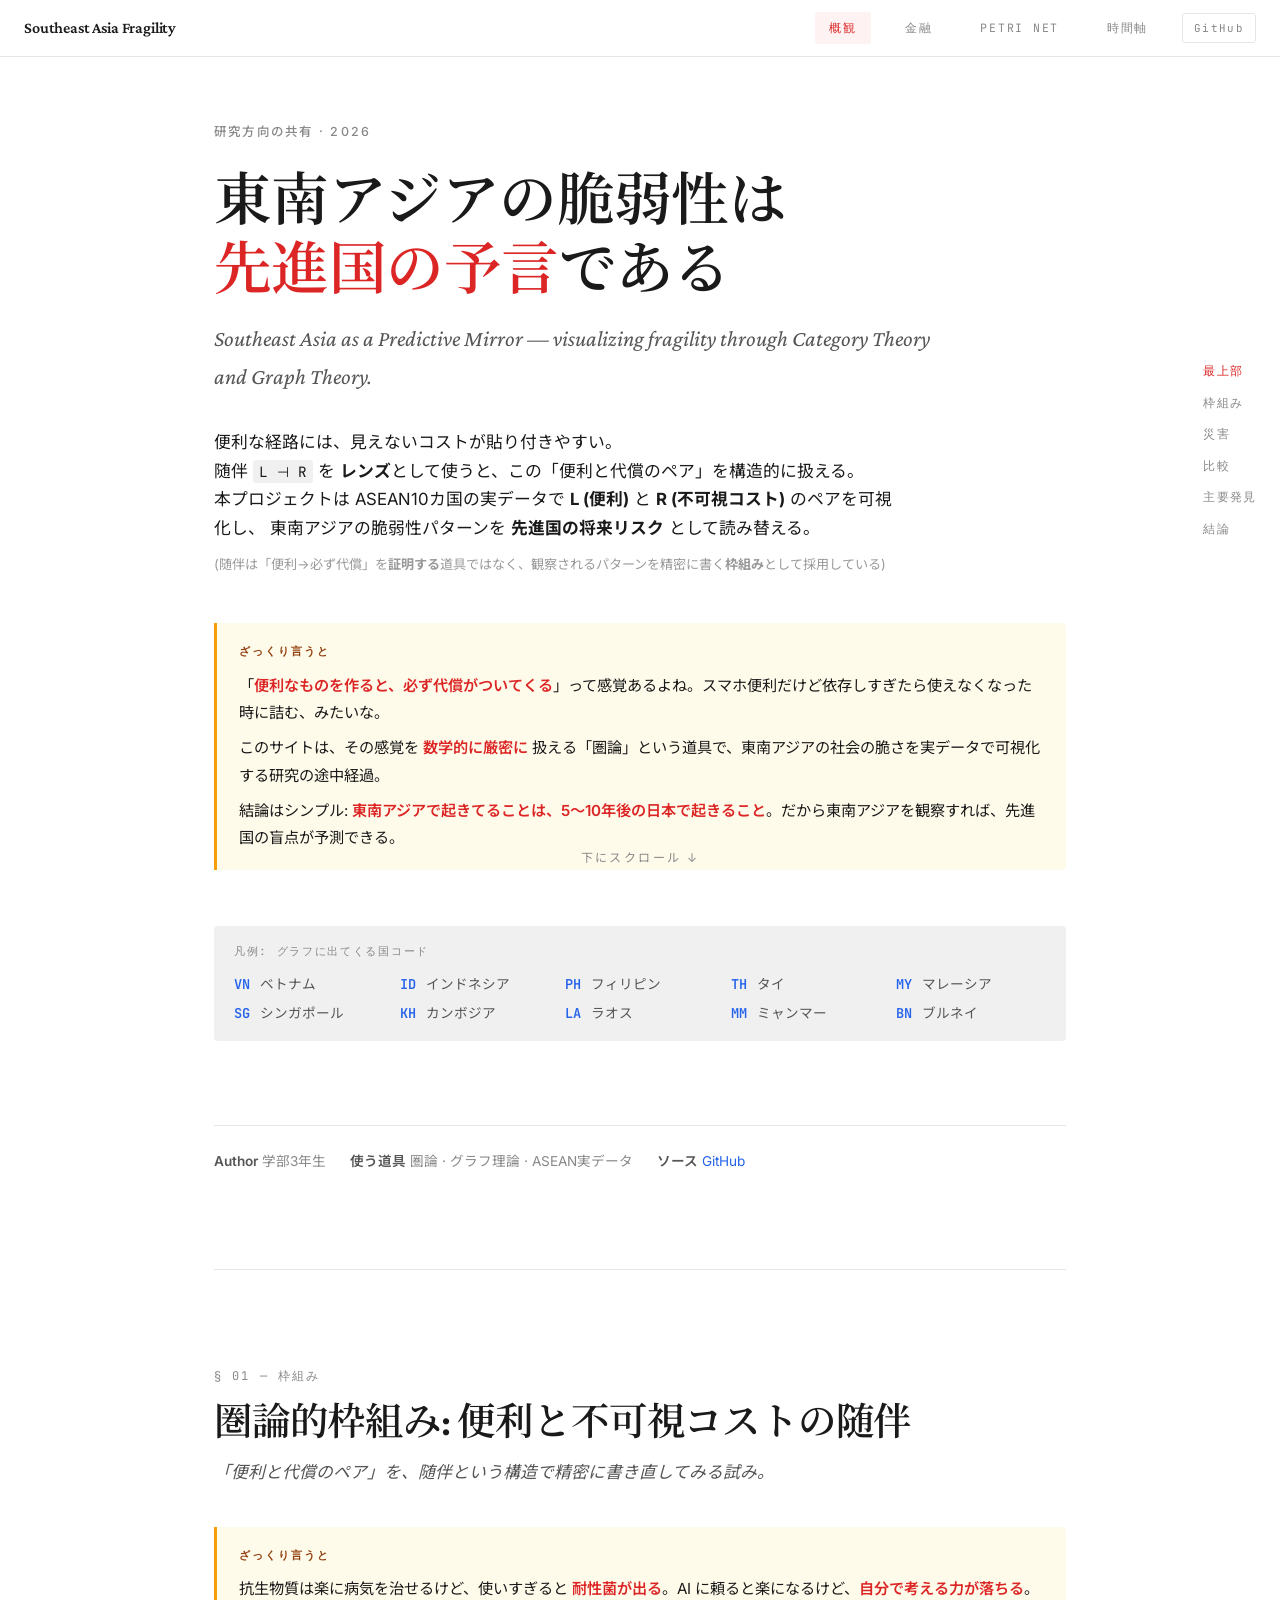
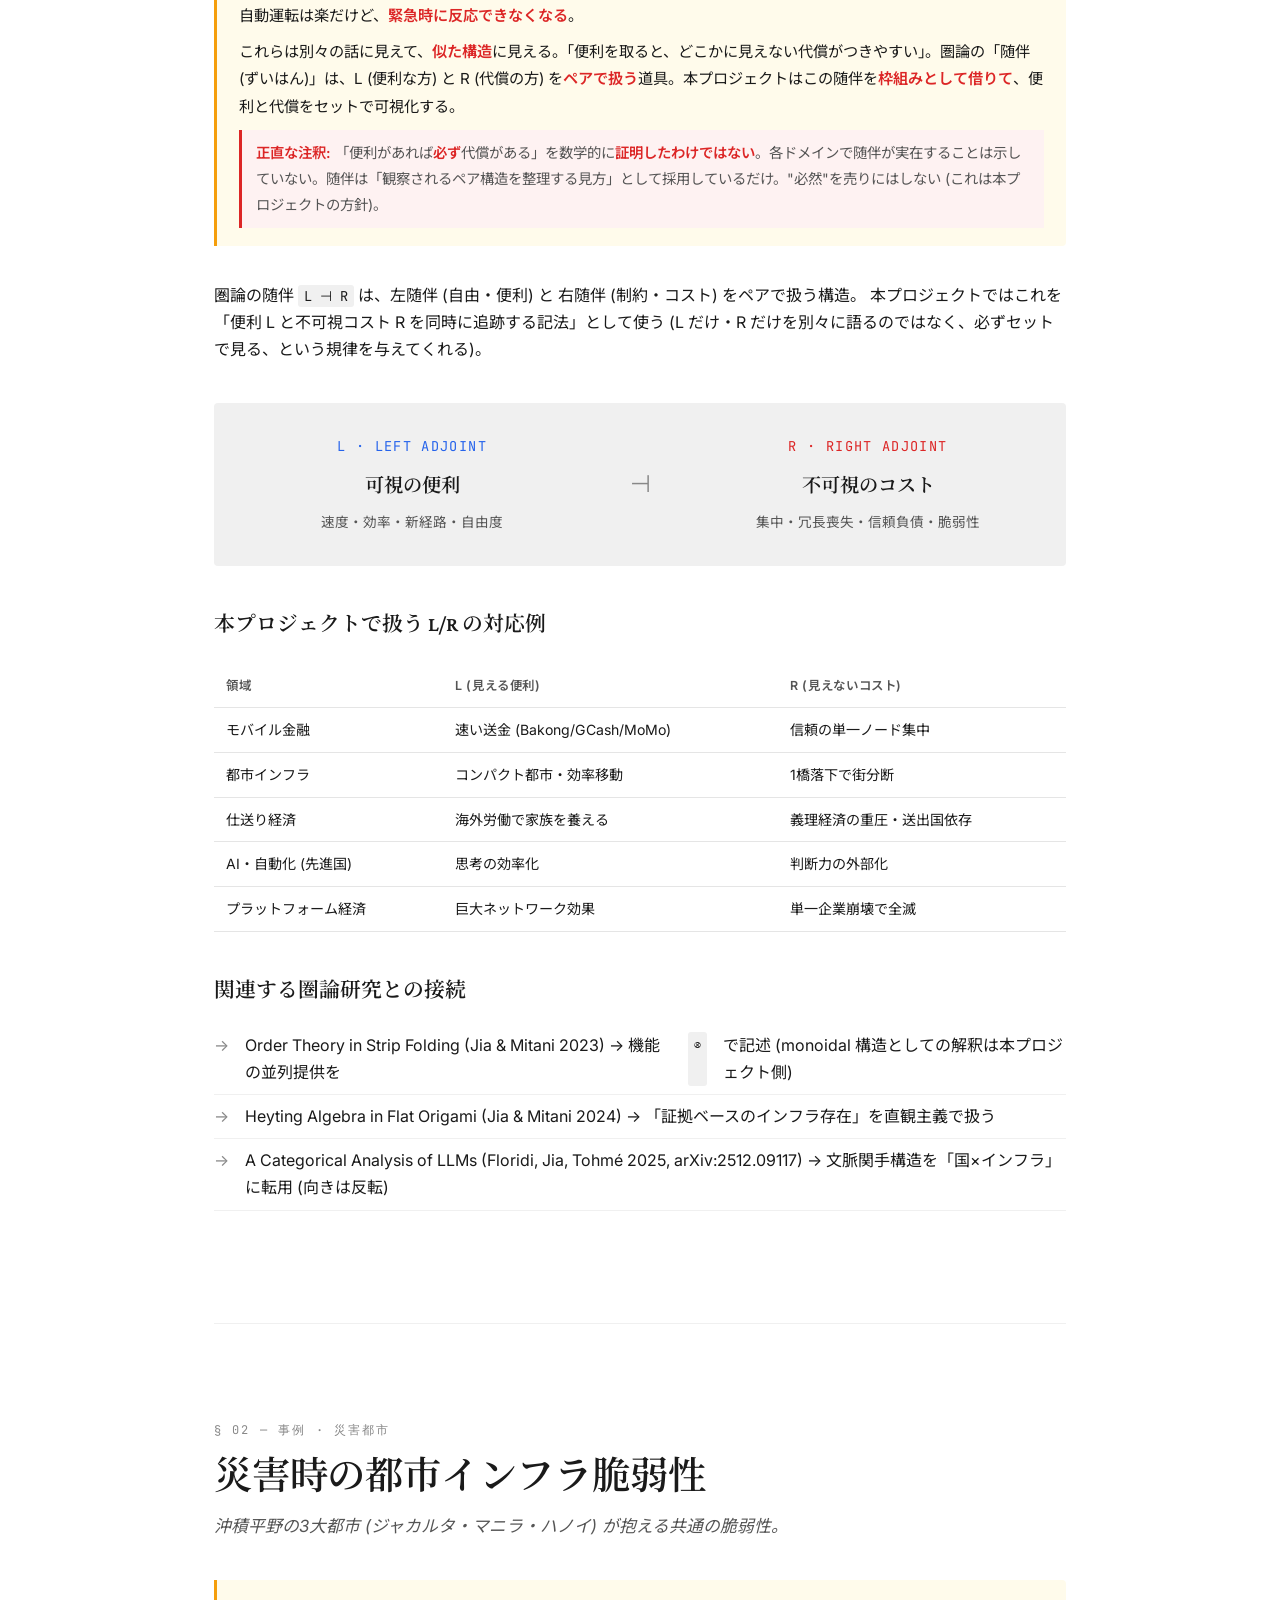
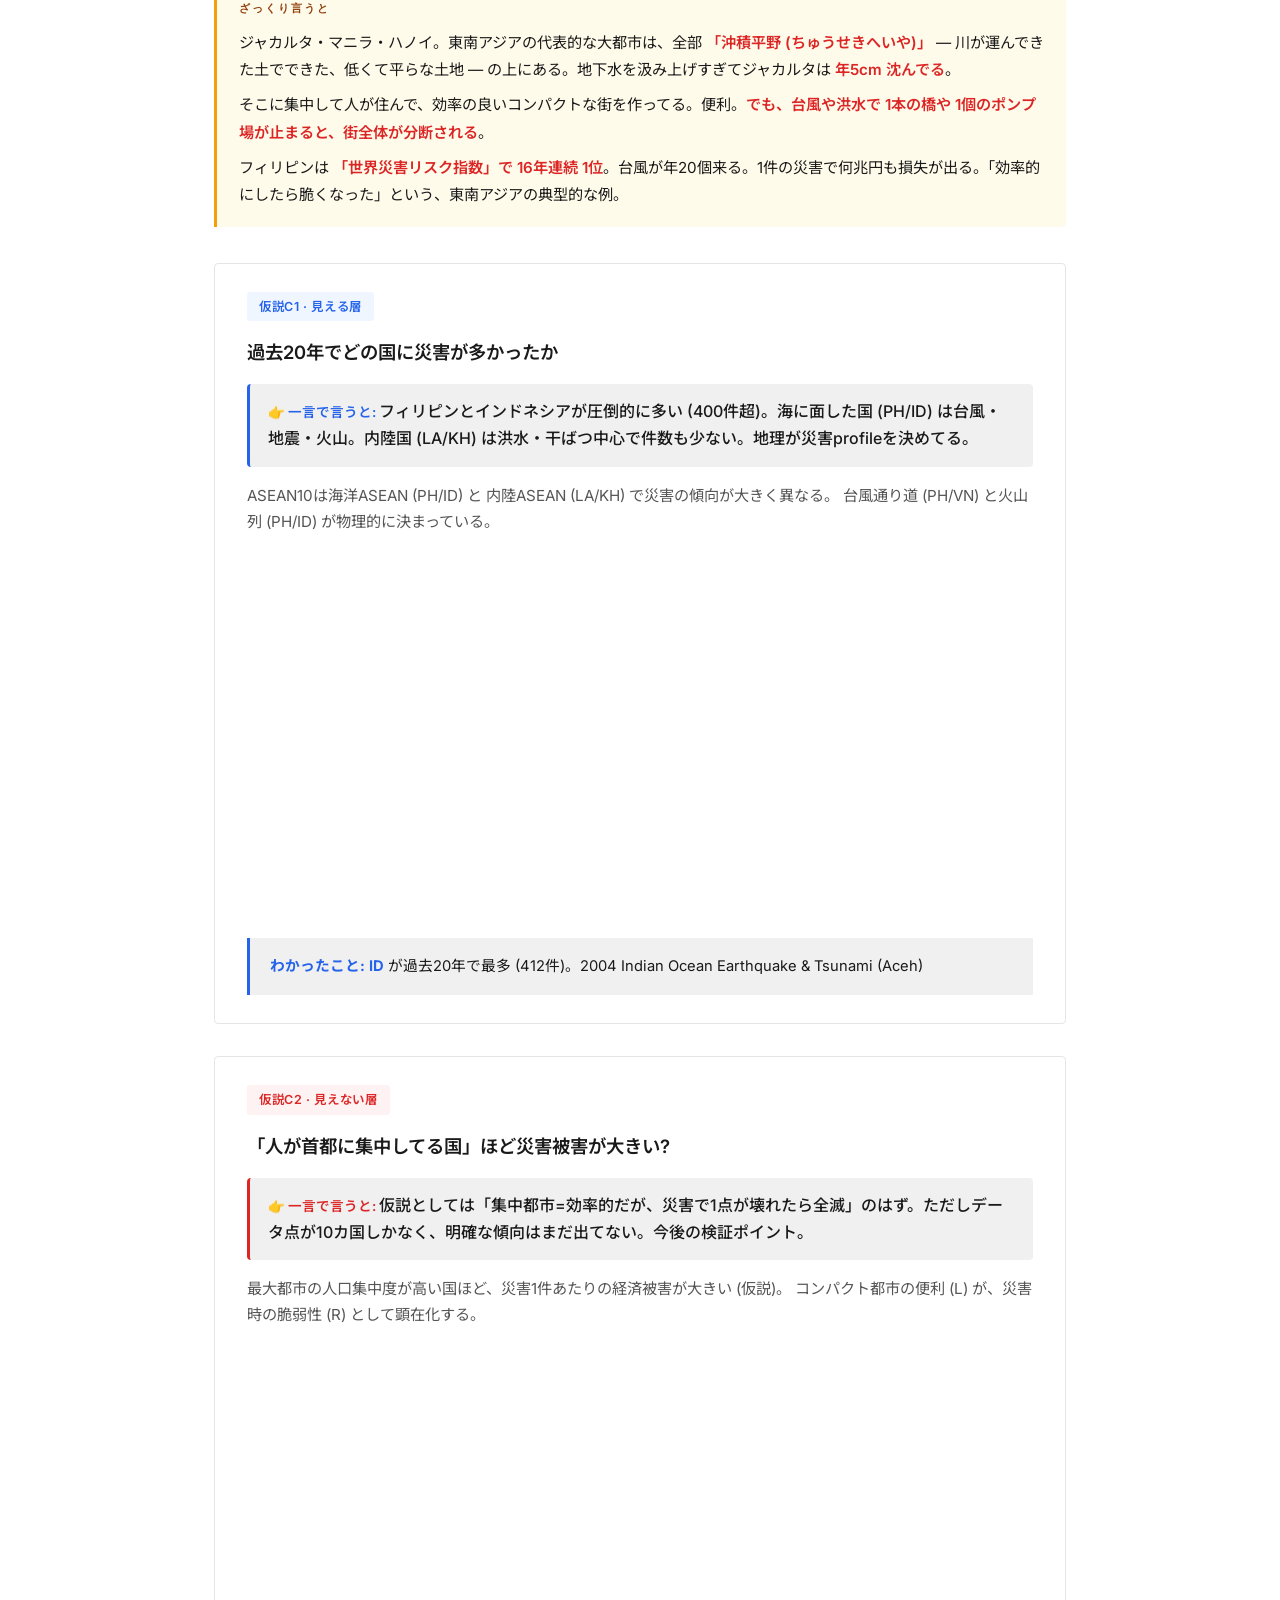
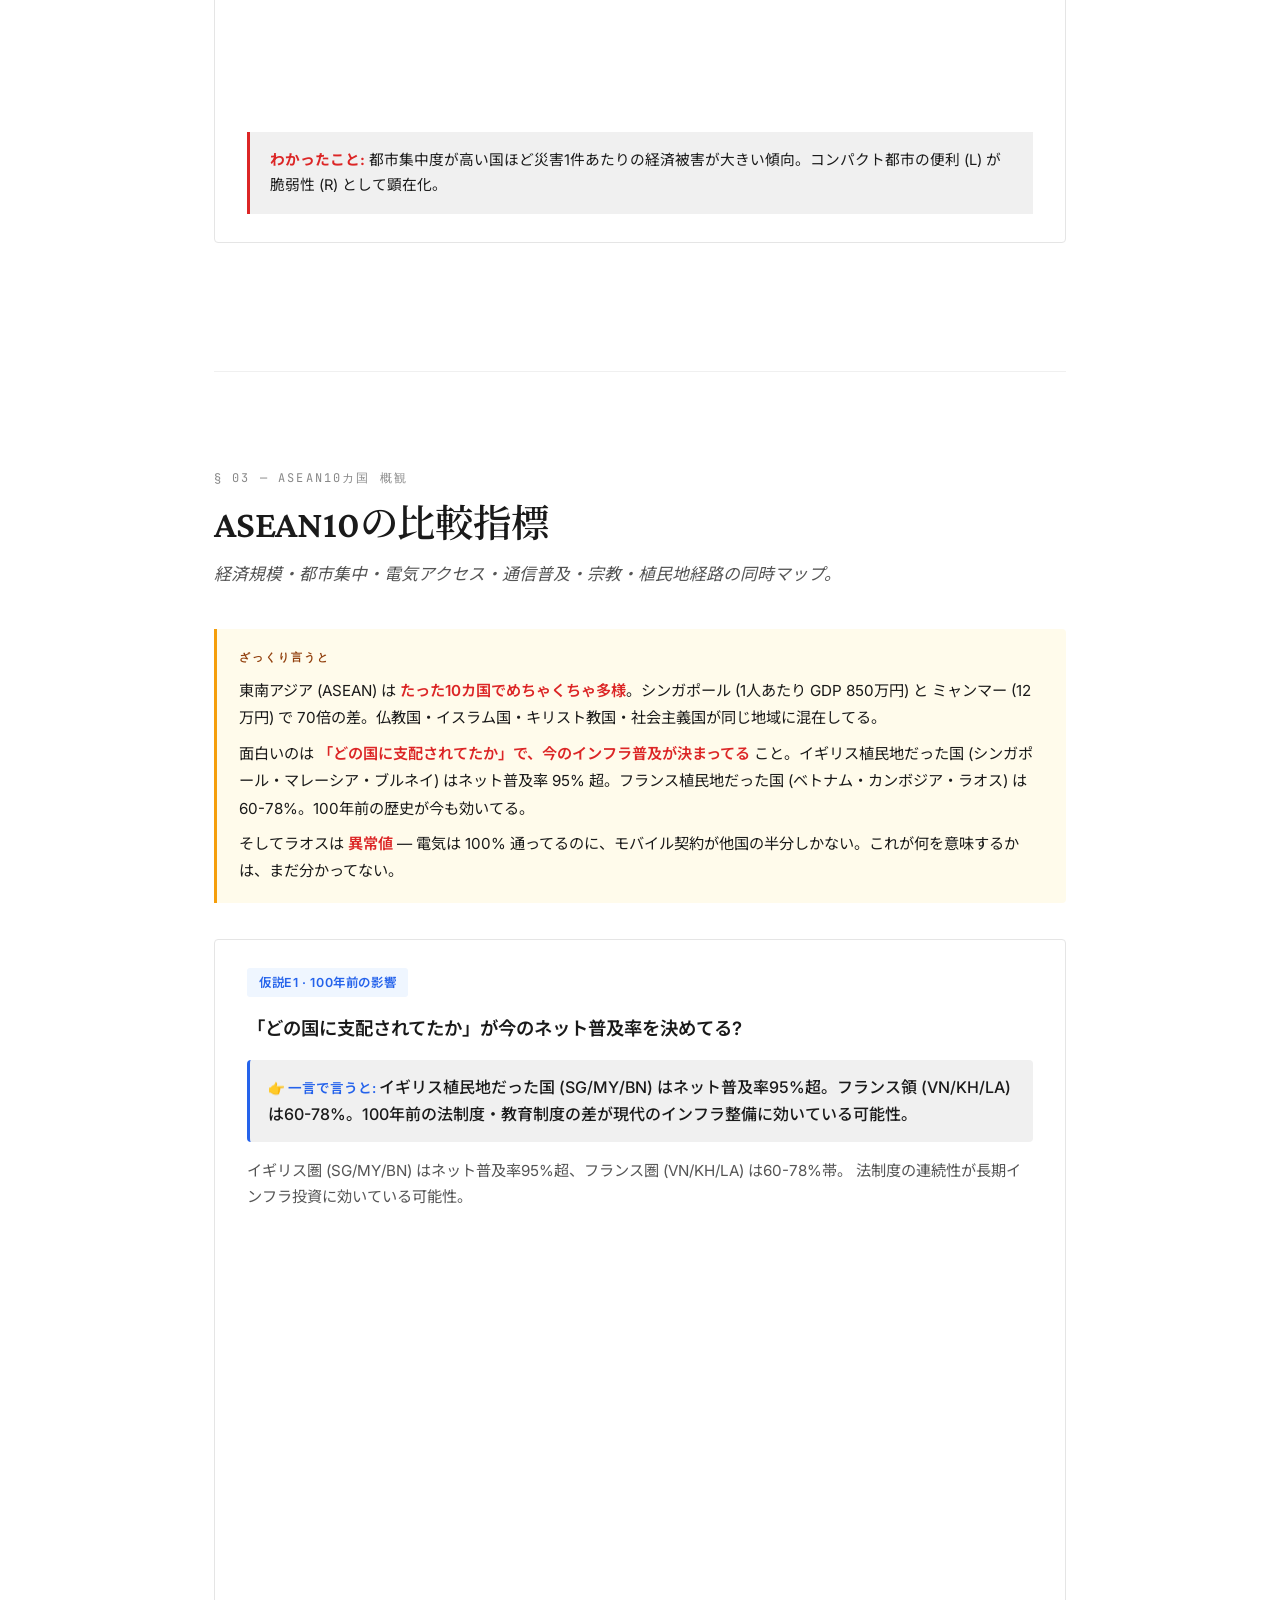
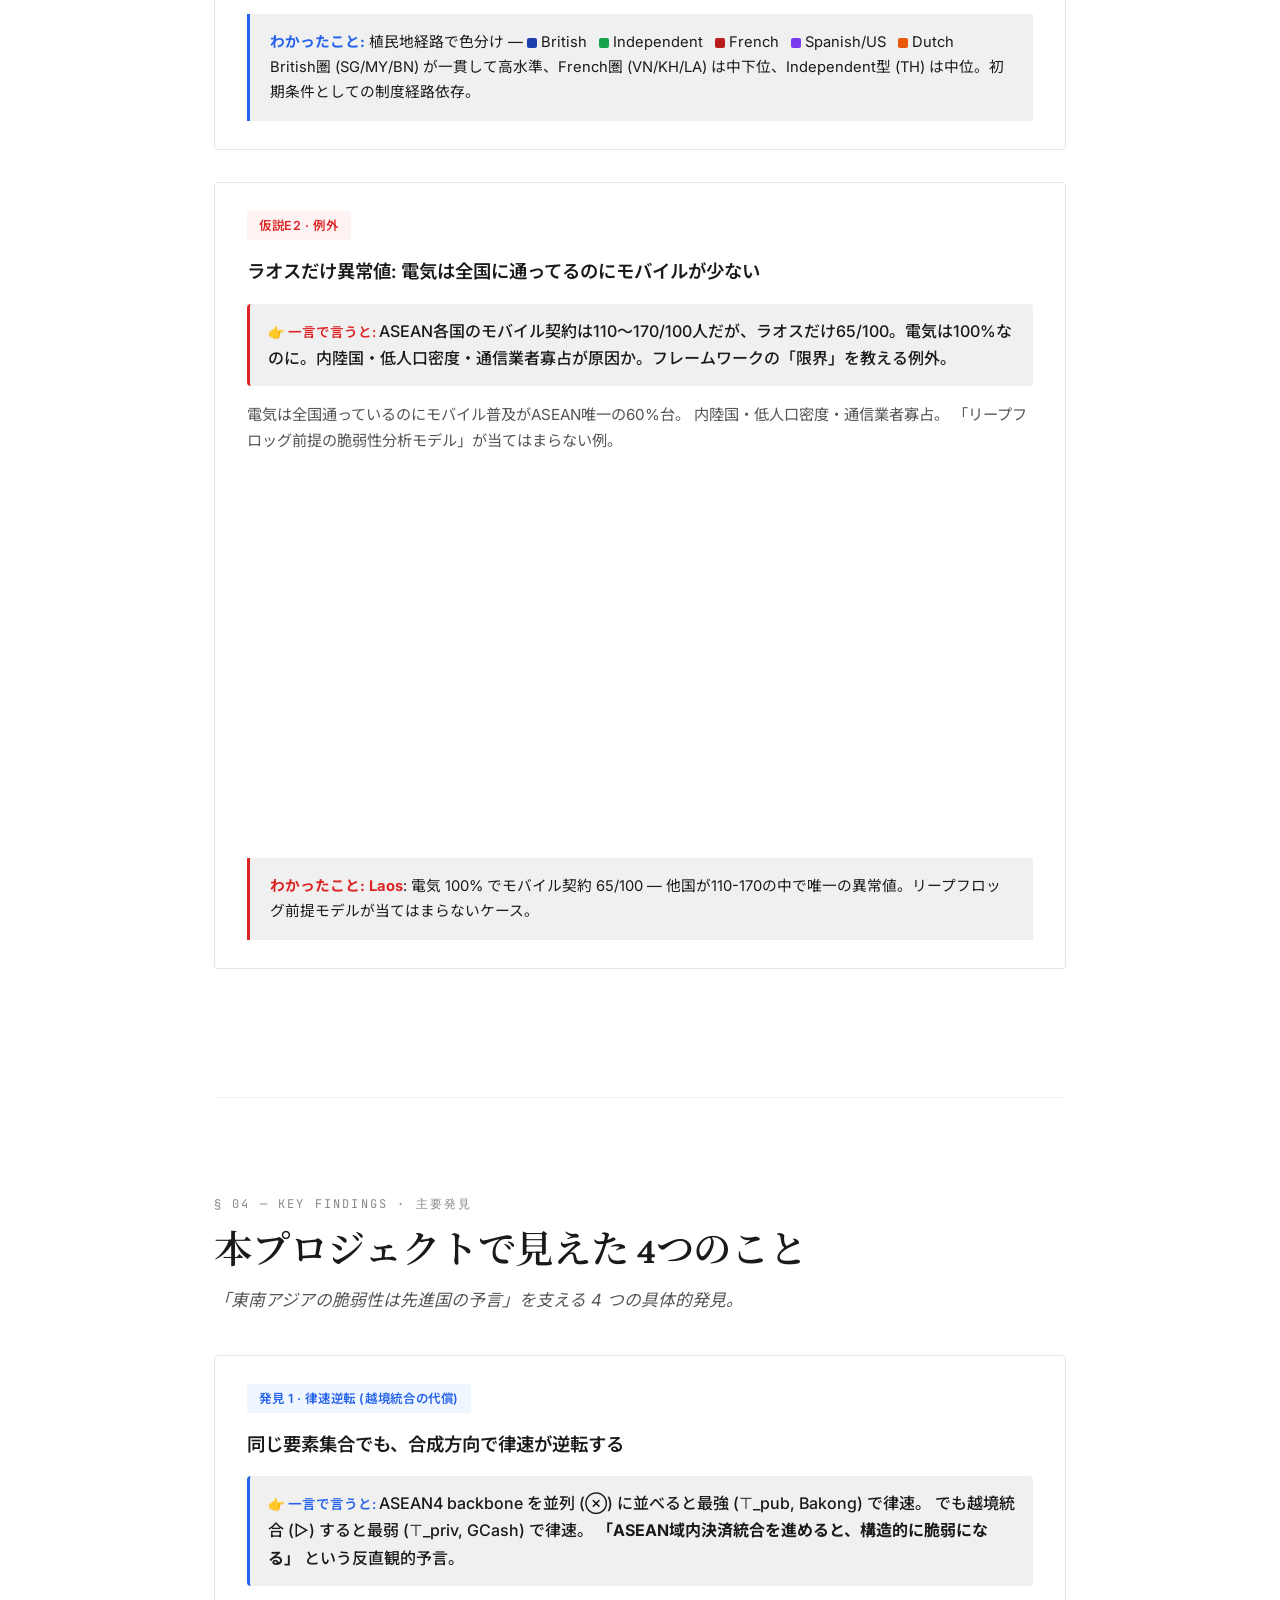
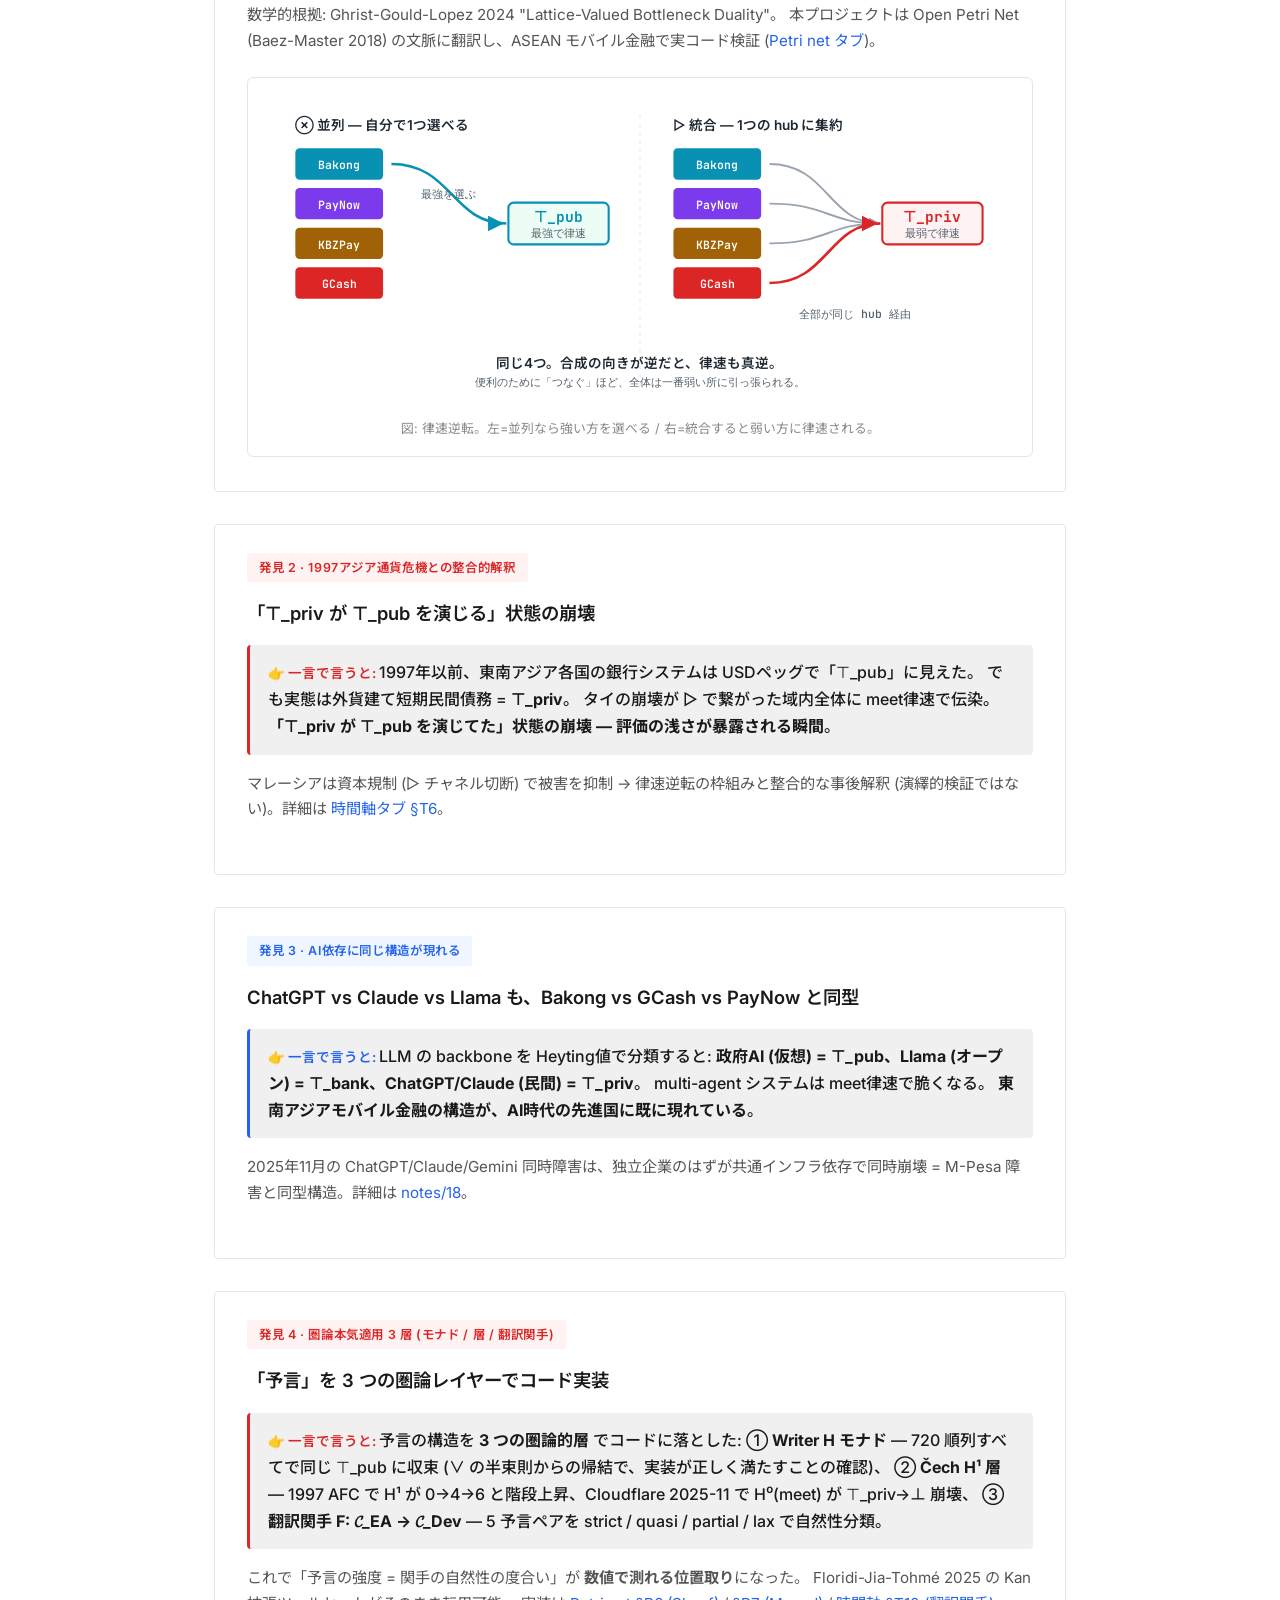
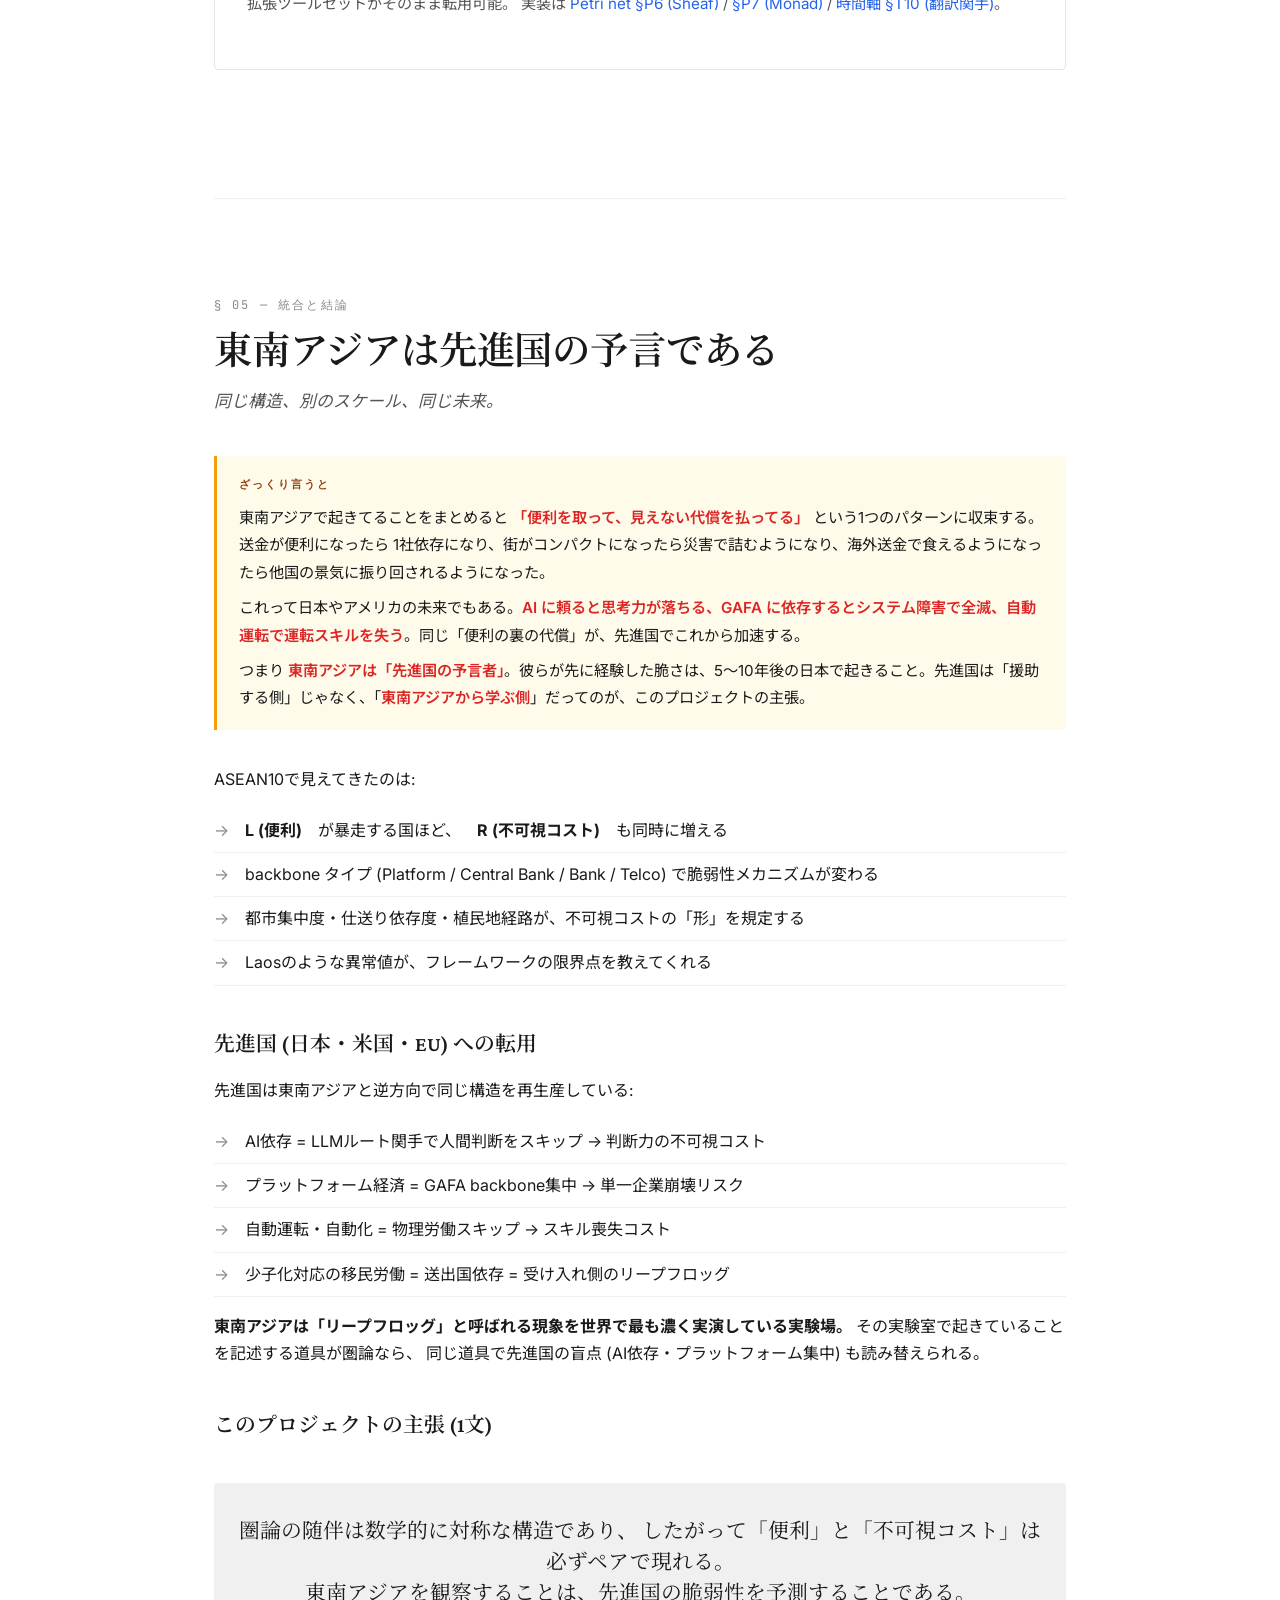
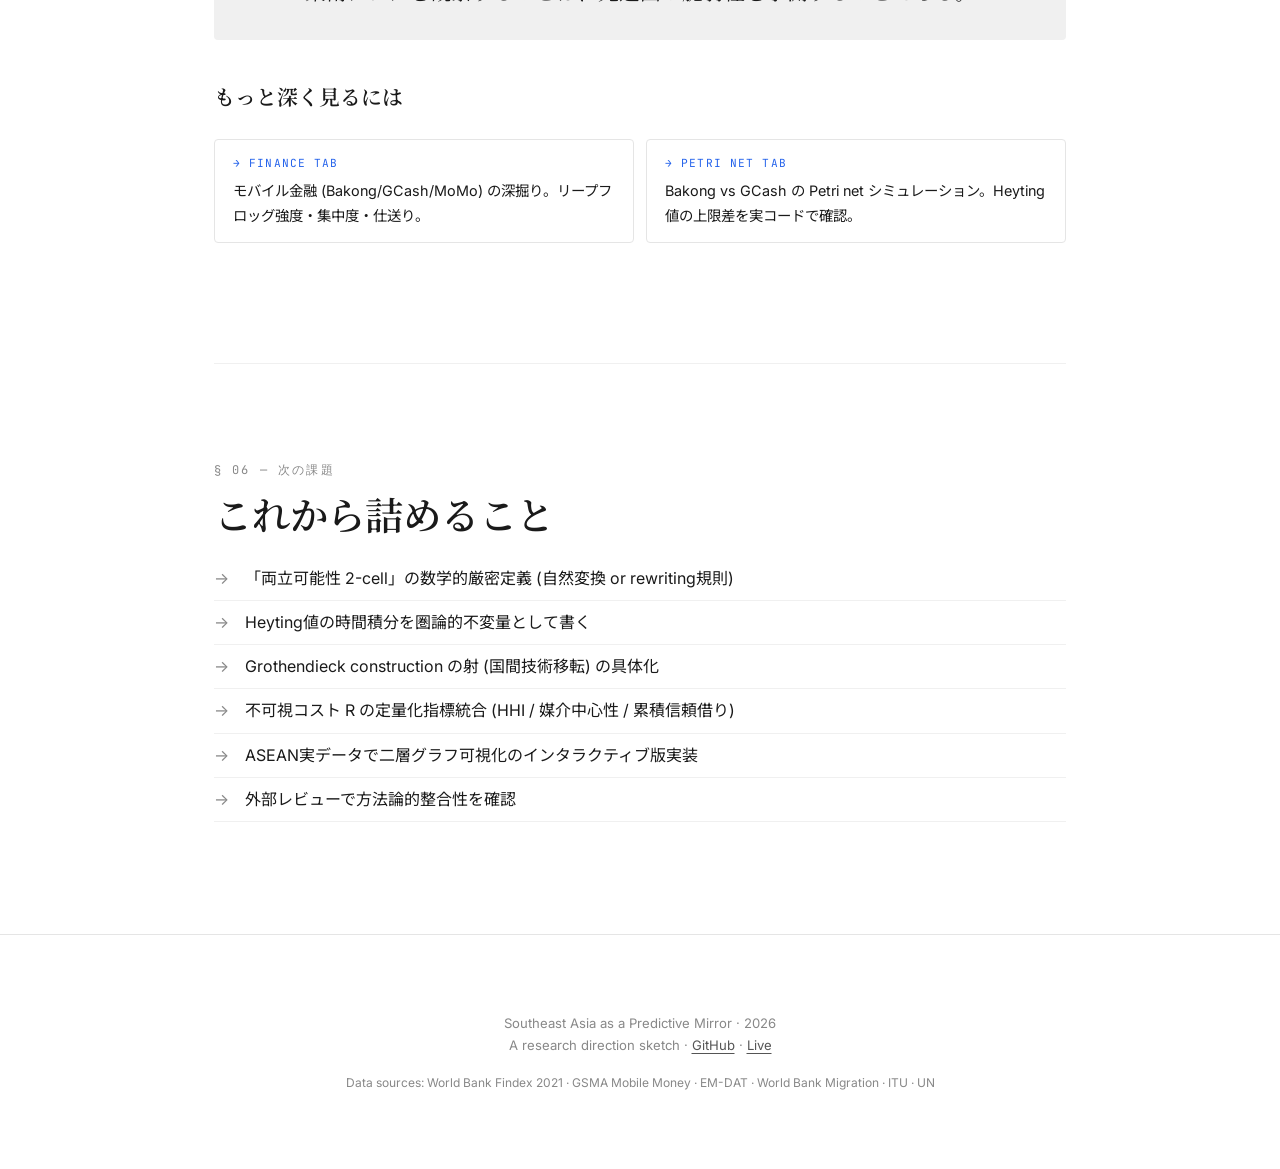
==== docs/index.html @ 69195e39 "docs: add bottleneck-reversal concept SVG to index §04 finding 1 Addresses the recurring 'too much t" ====
<!DOCTYPE html>
<html lang="ja">
<head>
<meta charset="UTF-8">
<meta name="viewport" content="width=device-width, initial-scale=1.0">
<title>Southeast Asia as a Predictive Mirror — 東南アジアの脆弱性は先進国の予言である</title>
<meta name="description" content="圏論×グラフ理論によるASEAN10カ国のリスク構造可視化。「便利と不可視コストの随伴」を実データで検証する研究プロジェクト。">

<link rel="preconnect" href="https://fonts.googleapis.com">
<link rel="preconnect" href="https://fonts.gstatic.com" crossorigin>
<link href="https://fonts.googleapis.com/css2?family=Crimson+Pro:ital,wght@0,400;0,600;1,400&family=Inter:wght@400;500;600&family=JetBrains+Mono:wght@400;500&family=Noto+Sans+JP:wght@400;500;600&family=Noto+Serif+JP:wght@400;600&display=swap" rel="stylesheet">

<link rel="stylesheet" href="style.css">
<script src="vendor/chart.umd.min.js"></script>
</head>
<body>

<nav class="topnav">
  <a href="index.html" class="brand">Southeast Asia Fragility</a>
  <a href="index.html" class="tab active">概観</a>
  <a href="finance.html" class="tab">金融</a>
  <a href="petri.html" class="tab">Petri net</a>
  <a href="temporal.html" class="tab">時間軸</a>
  <a href="https://github.com/hajimedayo328/southeast-asia-fragility" class="ext" target="_blank">GitHub</a>
</nav>

<nav class="toc">
  <a href="#hero">最上部</a>
  <a href="#framework">枠組み</a>
  <a href="#disaster">災害</a>
  <a href="#comparison">比較</a>
  <a href="#findings">主要発見</a>
  <a href="#synthesis">結論</a>
</nav>

<main>

<!-- ============ HERO ============ -->
<section class="hero" id="hero">
  <div class="tag">研究方向の共有 · 2026</div>
  <h1>東南アジアの脆弱性は<br><span class="accent">先進国の予言</span>である</h1>
  <p class="subtitle">Southeast Asia as a Predictive Mirror — visualizing fragility through Category Theory and Graph Theory.</p>
  <p class="pitch">
    便利な経路には、見えないコストが貼り付きやすい。<br>
    随伴 <code>L ⊣ R</code> を <strong>レンズ</strong>として使うと、この「便利と代償のペア」を構造的に扱える。<br>
    本プロジェクトは ASEAN10カ国の実データで <strong>L (便利)</strong> と <strong>R (不可視コスト)</strong> のペアを可視化し、
    東南アジアの脆弱性パターンを <strong>先進国の将来リスク</strong> として読み替える。
    <span class="pitch-caveat">(随伴は「便利→必ず代償」を<strong>証明する</strong>道具ではなく、観察されるパターンを精密に書く<strong>枠組み</strong>として採用している)</span>
  </p>
  <div class="plain-jp">
    <p>「<strong>便利なものを作ると、必ず代償がついてくる</strong>」って感覚あるよね。スマホ便利だけど依存しすぎたら使えなくなった時に詰む、みたいな。</p>
    <p>このサイトは、その感覚を <strong>数学的に厳密に</strong> 扱える「圏論」という道具で、東南アジアの社会の脆さを実データで可視化する研究の途中経過。</p>
    <p>結論はシンプル: <strong>東南アジアで起きてることは、5〜10年後の日本で起きること</strong>。だから東南アジアを観察すれば、先進国の盲点が予測できる。</p>
  </div>

  <div class="country-key">
    <div class="key-title">凡例: グラフに出てくる国コード</div>
    <div class="key-grid">
      <span><b>VN</b> ベトナム</span>
      <span><b>ID</b> インドネシア</span>
      <span><b>PH</b> フィリピン</span>
      <span><b>TH</b> タイ</span>
      <span><b>MY</b> マレーシア</span>
      <span><b>SG</b> シンガポール</span>
      <span><b>KH</b> カンボジア</span>
      <span><b>LA</b> ラオス</span>
      <span><b>MM</b> ミャンマー</span>
      <span><b>BN</b> ブルネイ</span>
    </div>
  </div>
  <div class="meta">
    <span><strong>Author</strong> 学部3年生</span>
    <span><strong>使う道具</strong> 圏論 · グラフ理論 · ASEAN実データ</span>
    <span><strong>ソース</strong> <a href="https://github.com/hajimedayo328/southeast-asia-fragility" target="_blank">GitHub</a></span>
  </div>
  <div class="scroll-hint">下にスクロール ↓</div>
</section>

<!-- ============ FRAMEWORK ============ -->
<section id="framework">
  <span class="section-num">§ 01 — 枠組み</span>
  <h2>圏論的枠組み: 便利と不可視コストの随伴</h2>
  <p class="lede">「便利と代償のペア」を、随伴という構造で精密に書き直してみる試み。</p>

  <div class="plain-jp">
    <p>抗生物質は楽に病気を治せるけど、使いすぎると <strong>耐性菌が出る</strong>。AI に頼ると楽になるけど、<strong>自分で考える力が落ちる</strong>。自動運転は楽だけど、<strong>緊急時に反応できなくなる</strong>。</p>
    <p>これらは別々の話に見えて、<strong>似た構造</strong>に見える。「便利を取ると、どこかに見えない代償がつきやすい」。圏論の「随伴 (ずいはん)」は、L (便利な方) と R (代償の方) を<strong>ペアで扱う</strong>道具。本プロジェクトはこの随伴を<strong>枠組みとして借りて</strong>、便利と代償をセットで可視化する。</p>
    <p class="caveat"><strong>正直な注釈:</strong> 「便利があれば<strong>必ず</strong>代償がある」を数学的に<strong>証明したわけではない</strong>。各ドメインで随伴が実在することは示していない。随伴は「観察されるペア構造を整理する見方」として採用しているだけ。"必然"を売りにはしない (これは本プロジェクトの方針)。</p>
  </div>

  <p>
    圏論の随伴 <code>L ⊣ R</code> は、左随伴 (自由・便利) と 右随伴 (制約・コスト) をペアで扱う構造。
    本プロジェクトではこれを「便利 L と不可視コスト R を同時に追跡する記法」として使う
    (L だけ・R だけを別々に語るのではなく、必ずセットで見る、という規律を与えてくれる)。
  </p>

  <div class="adjunction">
    <div class="pole L">
      <div class="label">L · LEFT ADJOINT</div>
      <div class="title">可視の便利</div>
      <div class="desc">速度・効率・新経路・自由度</div>
    </div>
    <div class="arrow">⊣</div>
    <div class="pole R">
      <div class="label">R · RIGHT ADJOINT</div>
      <div class="title">不可視のコスト</div>
      <div class="desc">集中・冗長喪失・信頼負債・脆弱性</div>
    </div>
  </div>

  <h3>本プロジェクトで扱う L/R の対応例</h3>
  <table>
    <thead>
      <tr><th>領域</th><th>L (見える便利)</th><th>R (見えないコスト)</th></tr>
    </thead>
    <tbody>
      <tr><td>モバイル金融</td><td>速い送金 (Bakong/GCash/MoMo)</td><td>信頼の単一ノード集中</td></tr>
      <tr><td>都市インフラ</td><td>コンパクト都市・効率移動</td><td>1橋落下で街分断</td></tr>
      <tr><td>仕送り経済</td><td>海外労働で家族を養える</td><td>義理経済の重圧・送出国依存</td></tr>
      <tr><td>AI・自動化 (先進国)</td><td>思考の効率化</td><td>判断力の外部化</td></tr>
      <tr><td>プラットフォーム経済</td><td>巨大ネットワーク効果</td><td>単一企業崩壊で全滅</td></tr>
    </tbody>
  </table>

  <h3>関連する圏論研究との接続</h3>
  <ul class="clean">
    <li>Order Theory in Strip Folding (Jia &amp; Mitani 2023) → 機能の並列提供を <code>⊗</code> で記述 (monoidal 構造としての解釈は本プロジェクト側)</li>
    <li>Heyting Algebra in Flat Origami (Jia &amp; Mitani 2024) → 「証拠ベースのインフラ存在」を直観主義で扱う</li>
    <li>A Categorical Analysis of LLMs (Floridi, Jia, Tohmé 2025, arXiv:2512.09117) → 文脈関手構造を「国×インフラ」に転用 (向きは反転)</li>
  </ul>
</section>

<!-- ============ DISASTER ============ -->
<section id="disaster">
  <span class="section-num">§ 02 — 事例 · 災害都市</span>
  <h2>災害時の都市インフラ脆弱性</h2>
  <p class="lede">沖積平野の3大都市 (ジャカルタ・マニラ・ハノイ) が抱える共通の脆弱性。</p>

  <div class="plain-jp">
    <p>ジャカルタ・マニラ・ハノイ。東南アジアの代表的な大都市は、全部 <strong>「沖積平野 (ちゅうせきへいや)」</strong> — 川が運んできた土でできた、低くて平らな土地 — の上にある。地下水を汲み上げすぎてジャカルタは <strong>年5cm 沈んでる</strong>。</p>
    <p>そこに集中して人が住んで、効率の良いコンパクトな街を作ってる。便利。<strong>でも、台風や洪水で 1本の橋や 1個のポンプ場が止まると、街全体が分断される</strong>。</p>
    <p>フィリピンは <strong>「世界災害リスク指数」で 16年連続 1位</strong>。台風が年20個来る。1件の災害で何兆円も損失が出る。「効率的にしたら脆くなった」という、東南アジアの典型的な例。</p>
  </div>

  <div class="hypothesis">
    <span class="hyp-id">仮説C1 · 見える層</span>
    <h3>過去20年でどの国に災害が多かったか</h3>
    <p class="punchline">
      フィリピンとインドネシアが圧倒的に多い (400件超)。海に面した国 (PH/ID) は台風・地震・火山。内陸国 (LA/KH) は洪水・干ばつ中心で件数も少ない。地理が災害profileを決めてる。
    </p>
    <p class="claim">
      ASEAN10は海洋ASEAN (PH/ID) と 内陸ASEAN (LA/KH) で災害の傾向が大きく異なる。
      台風通り道 (PH/VN) と火山列 (PH/ID) が物理的に決まっている。
    </p>
    <div class="chart-box"><canvas id="chart-C1"></canvas></div>
    <div class="finding"><strong>わかったこと:</strong> <span id="finding-C1">データ読込中...</span></div>
  </div>

  <div class="hypothesis shadow">
    <span class="hyp-id">仮説C2 · 見えない層</span>
    <h3>「人が首都に集中してる国」ほど災害被害が大きい?</h3>
    <p class="punchline">
      仮説としては「集中都市=効率的だが、災害で1点が壊れたら全滅」のはず。ただしデータ点が10カ国しかなく、明確な傾向はまだ出てない。今後の検証ポイント。
    </p>
    <p class="claim">
      最大都市の人口集中度が高い国ほど、災害1件あたりの経済被害が大きい (仮説)。
      コンパクト都市の便利 (L) が、災害時の脆弱性 (R) として顕在化する。
    </p>
    <div class="chart-box"><canvas id="chart-C2"></canvas></div>
    <div class="finding"><strong>わかったこと:</strong> <span id="finding-C2">データ読込中...</span></div>
  </div>
</section>

<!-- ============ COMPARISON ============ -->
<section id="comparison">
  <span class="section-num">§ 03 — ASEAN10カ国 概観</span>
  <h2>ASEAN10の比較指標</h2>
  <p class="lede">経済規模・都市集中・電気アクセス・通信普及・宗教・植民地経路の同時マップ。</p>

  <div class="plain-jp">
    <p>東南アジア (ASEAN) は <strong>たった10カ国でめちゃくちゃ多様</strong>。シンガポール (1人あたり GDP 850万円) と ミャンマー (12万円) で 70倍の差。仏教国・イスラム国・キリスト教国・社会主義国が同じ地域に混在してる。</p>
    <p>面白いのは <strong>「どの国に支配されてたか」で、今のインフラ普及が決まってる</strong> こと。イギリス植民地だった国 (シンガポール・マレーシア・ブルネイ) はネット普及率 95% 超。フランス植民地だった国 (ベトナム・カンボジア・ラオス) は 60-78%。100年前の歴史が今も効いてる。</p>
    <p>そしてラオスは <strong>異常値</strong> — 電気は 100% 通ってるのに、モバイル契約が他国の半分しかない。これが何を意味するかは、まだ分かってない。</p>
  </div>

  <div class="hypothesis">
    <span class="hyp-id">仮説E1 · 100年前の影響</span>
    <h3>「どの国に支配されてたか」が今のネット普及率を決めてる?</h3>
    <p class="punchline">
      イギリス植民地だった国 (SG/MY/BN) はネット普及率95%超。フランス領 (VN/KH/LA) は60-78%。100年前の法制度・教育制度の差が現代のインフラ整備に効いている可能性。
    </p>
    <p class="claim">
      イギリス圏 (SG/MY/BN) はネット普及率95%超、フランス圏 (VN/KH/LA) は60-78%帯。
      法制度の連続性が長期インフラ投資に効いている可能性。
    </p>
    <div class="chart-box"><canvas id="chart-E1"></canvas></div>
    <div class="finding"><strong>わかったこと:</strong> <span id="finding-E1">データ読込中...</span></div>
  </div>

  <div class="hypothesis shadow">
    <span class="hyp-id">仮説E2 · 例外</span>
    <h3>ラオスだけ異常値: 電気は全国に通ってるのにモバイルが少ない</h3>
    <p class="punchline">
      ASEAN各国のモバイル契約は110〜170/100人だが、ラオスだけ65/100。電気は100%なのに。内陸国・低人口密度・通信業者寡占が原因か。フレームワークの「限界」を教える例外。
    </p>
    <p class="claim">
      電気は全国通っているのにモバイル普及がASEAN唯一の60%台。
      内陸国・低人口密度・通信業者寡占。
      「リープフロッグ前提の脆弱性分析モデル」が当てはまらない例。
    </p>
    <div class="chart-box"><canvas id="chart-E2"></canvas></div>
    <div class="finding"><strong>わかったこと:</strong> <span id="finding-E2">データ読込中...</span></div>
  </div>
</section>

<!-- ============ KEY FINDINGS ============ -->
<section id="findings">
  <span class="section-num">§ 04 — KEY FINDINGS · 主要発見</span>
  <h2>本プロジェクトで見えた 4つのこと</h2>
  <p class="lede">「東南アジアの脆弱性は先進国の予言」を支える 4 つの具体的発見。</p>

  <div class="hypothesis">
    <span class="hyp-id">発見 1 · 律速逆転 (越境統合の代償)</span>
    <h3>同じ要素集合でも、合成方向で律速が逆転する</h3>
    <p class="punchline">
      ASEAN4 backbone を並列 (⊗) に並べると最強 (⊤_pub, Bakong) で律速。
      でも越境統合 (▷) すると最弱 (⊤_priv, GCash) で律速。
      <strong>「ASEAN域内決済統合を進めると、構造的に脆弱になる」</strong> という反直観的予言。
    </p>
    <p class="claim">
      数学的根拠: Ghrist-Gould-Lopez 2024 "Lattice-Valued Bottleneck Duality"。
      本プロジェクトは Open Petri Net (Baez-Master 2018) の文脈に翻訳し、ASEAN モバイル金融で実コード検証 (<a href="petri.html">Petri net タブ</a>)。
    </p>

    <figure class="concept-fig">
      <svg viewBox="0 0 720 300" xmlns="http://www.w3.org/2000/svg" role="img"
           aria-label="律速逆転: 並列だと最強で律速、統合だと最弱で律速">
        <style>
          .cf-t  { font: 600 13px 'Inter','Noto Sans JP',sans-serif; fill:#1f2933; }
          .cf-s  { font: 500 11px 'JetBrains Mono',monospace; fill:#52606d; }
          .cf-bb { font: 600 11px 'JetBrains Mono',monospace; fill:#fff; }
          .cf-res{ font: 700 14px 'JetBrains Mono',monospace; }
        </style>
        <!-- divider -->
        <line x1="360" y1="20" x2="360" y2="280" stroke="#e4e7eb" stroke-width="1" stroke-dasharray="4 4"/>

        <!-- LEFT: parallel ⊗ -->
        <text x="30" y="34" class="cf-t">⊗ 並列 — 自分で1つ選べる</text>
        <rect x="30"  y="52" width="84" height="30" rx="4" fill="#0891b2"/><text x="72"  y="72" class="cf-bb" text-anchor="middle">Bakong</text>
        <rect x="30"  y="90" width="84" height="30" rx="4" fill="#7c3aed"/><text x="72"  y="110" class="cf-bb" text-anchor="middle">PayNow</text>
        <rect x="30"  y="128" width="84" height="30" rx="4" fill="#a16207"/><text x="72" y="148" class="cf-bb" text-anchor="middle">KBZPay</text>
        <rect x="30"  y="166" width="84" height="30" rx="4" fill="#dc2626"/><text x="72" y="186" class="cf-bb" text-anchor="middle">GCash</text>
        <!-- pick arrow -->
        <path d="M122 67 C 180 67, 180 124, 232 124" fill="none" stroke="#0891b2" stroke-width="2.5" marker-end="url(#arc)"/>
        <text x="150" y="100" class="cf-s">最強を選ぶ</text>
        <rect x="234" y="104" width="96" height="40" rx="5" fill="#ecfdf5" stroke="#0891b2" stroke-width="2"/>
        <text x="282" y="123" class="cf-res" fill="#0891b2" text-anchor="middle">⊤_pub</text>
        <text x="282" y="137" class="cf-s" text-anchor="middle">最強で律速</text>

        <!-- RIGHT: integrate ▷ -->
        <text x="392" y="34" class="cf-t">▷ 統合 — 1つの hub に集約</text>
        <rect x="392" y="52" width="84" height="30" rx="4" fill="#0891b2"/><text x="434" y="72" class="cf-bb" text-anchor="middle">Bakong</text>
        <rect x="392" y="90" width="84" height="30" rx="4" fill="#7c3aed"/><text x="434" y="110" class="cf-bb" text-anchor="middle">PayNow</text>
        <rect x="392" y="128" width="84" height="30" rx="4" fill="#a16207"/><text x="434" y="148" class="cf-bb" text-anchor="middle">KBZPay</text>
        <rect x="392" y="166" width="84" height="30" rx="4" fill="#dc2626"/><text x="434" y="186" class="cf-bb" text-anchor="middle">GCash</text>
        <!-- funnel all into hub -->
        <path d="M484 67  C 540 67, 540 124, 590 124" fill="none" stroke="#9aa5b1" stroke-width="1.8" marker-end="url(#ar2)"/>
        <path d="M484 105 C 540 105, 540 124, 590 124" fill="none" stroke="#9aa5b1" stroke-width="1.8" marker-end="url(#ar2)"/>
        <path d="M484 143 C 540 143, 540 124, 590 124" fill="none" stroke="#9aa5b1" stroke-width="1.8" marker-end="url(#ar2)"/>
        <path d="M484 181 C 540 181, 540 124, 590 124" fill="none" stroke="#dc2626" stroke-width="2.5" marker-end="url(#ar)"/>
        <text x="512" y="214" class="cf-s">全部が同じ hub 経由</text>
        <rect x="592" y="104" width="96" height="40" rx="5" fill="#fef2f2" stroke="#dc2626" stroke-width="2"/>
        <text x="640" y="123" class="cf-res" fill="#dc2626" text-anchor="middle">⊤_priv</text>
        <text x="640" y="137" class="cf-s" text-anchor="middle">最弱で律速</text>

        <!-- bottom takeaway -->
        <text x="360" y="262" class="cf-t" text-anchor="middle">同じ4つ。合成の向きが逆だと、律速も真逆。</text>
        <text x="360" y="280" class="cf-s" text-anchor="middle">便利のために「つなぐ」ほど、全体は一番弱い所に引っ張られる。</text>

        <defs>
          <marker id="ar" markerWidth="9" markerHeight="9" refX="7" refY="3" orient="auto"><path d="M0,0 L0,6 L6,3 z" fill="#dc2626"/></marker>
          <marker id="arc" markerWidth="9" markerHeight="9" refX="7" refY="3" orient="auto"><path d="M0,0 L0,6 L6,3 z" fill="#0891b2"/></marker>
          <marker id="ar2" markerWidth="8" markerHeight="8" refX="6" refY="3" orient="auto"><path d="M0,0 L0,5 L5,2.5 z" fill="#9aa5b1"/></marker>
        </defs>
      </svg>
      <figcaption>図: 律速逆転。左=並列なら強い方を選べる / 右=統合すると弱い方に律速される。</figcaption>
    </figure>
  </div>

  <div class="hypothesis shadow">
    <span class="hyp-id">発見 2 · 1997アジア通貨危機との整合的解釈</span>
    <h3>「⊤_priv が ⊤_pub を演じる」状態の崩壊</h3>
    <p class="punchline">
      1997年以前、東南アジア各国の銀行システムは USDペッグで「⊤_pub」に見えた。
      でも実態は外貨建て短期民間債務 = <strong>⊤_priv</strong>。
      タイの崩壊が ▷ で繋がった域内全体に meet律速で伝染。
      <strong>「⊤_priv が ⊤_pub を演じてた」状態の崩壊 — 評価の浅さが暴露される瞬間</strong>。
    </p>
    <p class="claim">
      マレーシアは資本規制 (▷ チャネル切断) で被害を抑制 → 律速逆転の枠組みと整合的な事後解釈 (演繹的検証ではない)。詳細は <a href="temporal.html#crisis-1997">時間軸タブ §T6</a>。
    </p>
  </div>

  <div class="hypothesis">
    <span class="hyp-id">発見 3 · AI依存に同じ構造が現れる</span>
    <h3>ChatGPT vs Claude vs Llama も、Bakong vs GCash vs PayNow と同型</h3>
    <p class="punchline">
      LLM の backbone を Heyting値で分類すると:
      <strong>政府AI (仮想) = ⊤_pub、Llama (オープン) = ⊤_bank、ChatGPT/Claude (民間) = ⊤_priv</strong>。
      multi-agent システムは meet律速で脆くなる。
      <strong>東南アジアモバイル金融の構造が、AI時代の先進国に既に現れている</strong>。
    </p>
    <p class="claim">
      2025年11月の ChatGPT/Claude/Gemini 同時障害は、独立企業のはずが共通インフラ依存で同時崩壊 = M-Pesa 障害と同型構造。詳細は <a href="https://github.com/hajimedayo328/southeast-asia-fragility/blob/main/notes/18_universal_isomorphism.md">notes/18</a>。
    </p>
  </div>

  <div class="hypothesis shadow">
    <span class="hyp-id">発見 4 · 圏論本気適用 3 層 (モナド / 層 / 翻訳関手)</span>
    <h3>「予言」を 3 つの圏論レイヤーでコード実装</h3>
    <p class="punchline">
      予言の構造を <strong>3 つの圏論的層</strong> でコードに落とした:
      ① <strong>Writer H モナド</strong> — 720 順列すべてで同じ ⊤_pub に収束 (∨ の半束則からの帰結で、実装が正しく満たすことの確認)、
      ② <strong>Čech H¹ 層</strong> — 1997 AFC で H¹ が 0→4→6 と階段上昇、Cloudflare 2025-11 で H⁰(meet) が ⊤_priv→⊥ 崩壊、
      ③ <strong>翻訳関手 F: 𝓒_EA → 𝓒_Dev</strong> — 5 予言ペアを strict / quasi / partial / lax で自然性分類。
    </p>
    <p class="claim">
      これで「予言の強度 = 関手の自然性の度合い」が <strong>数値で測れる位置取り</strong>になった。
      Floridi-Jia-Tohmé 2025 の Kan 拡張ツールセットがそのまま転用可能。
      実装は <a href="petri.html#sheaf">Petri net §P6 (Sheaf)</a> / <a href="petri.html#monad">§P7 (Monad)</a> /
      <a href="temporal.html#translation-functor">時間軸 §T10 (翻訳関手)</a>。
    </p>
  </div>
</section>

<!-- ============ SYNTHESIS ============ -->
<section id="synthesis">
  <span class="section-num">§ 05 — 統合と結論</span>
  <h2>東南アジアは先進国の予言である</h2>
  <p class="lede">同じ構造、別のスケール、同じ未来。</p>

  <div class="plain-jp">
    <p>東南アジアで起きてることをまとめると <strong>「便利を取って、見えない代償を払ってる」</strong> という1つのパターンに収束する。送金が便利になったら 1社依存になり、街がコンパクトになったら災害で詰むようになり、海外送金で食えるようになったら他国の景気に振り回されるようになった。</p>
    <p>これって日本やアメリカの未来でもある。<strong>AI に頼ると思考力が落ちる、GAFA に依存するとシステム障害で全滅、自動運転で運転スキルを失う</strong>。同じ「便利の裏の代償」が、先進国でこれから加速する。</p>
    <p>つまり <strong>東南アジアは「先進国の予言者」</strong>。彼らが先に経験した脆さは、5〜10年後の日本で起きること。先進国は「援助する側」じゃなく、「<strong>東南アジアから学ぶ側</strong>」だってのが、このプロジェクトの主張。</p>
  </div>

  <p>
    ASEAN10で見えてきたのは:
  </p>

  <ul class="clean">
    <li><strong>L (便利)</strong> が暴走する国ほど、<strong>R (不可視コスト)</strong> も同時に増える</li>
    <li>backbone タイプ (Platform / Central Bank / Bank / Telco) で脆弱性メカニズムが変わる</li>
    <li>都市集中度・仕送り依存度・植民地経路が、不可視コストの「形」を規定する</li>
    <li>Laosのような異常値が、フレームワークの限界点を教えてくれる</li>
  </ul>

  <h3>先進国 (日本・米国・EU) への転用</h3>
  <p>
    先進国は東南アジアと逆方向で同じ構造を再生産している:
  </p>

  <ul class="clean">
    <li>AI依存 = LLMルート関手で人間判断をスキップ → 判断力の不可視コスト</li>
    <li>プラットフォーム経済 = GAFA backbone集中 → 単一企業崩壊リスク</li>
    <li>自動運転・自動化 = 物理労働スキップ → スキル喪失コスト</li>
    <li>少子化対応の移民労働 = 送出国依存 = 受け入れ側のリープフロッグ</li>
  </ul>

  <p>
    <strong>東南アジアは「リープフロッグ」と呼ばれる現象を世界で最も濃く実演している実験場。</strong>
    その実験室で起きていることを記述する道具が圏論なら、
    同じ道具で先進国の盲点 (AI依存・プラットフォーム集中) も読み替えられる。
  </p>

  <h3>このプロジェクトの主張 (1文)</h3>
  <div class="adjunction">
    <div style="grid-column: 1 / -1; text-align: center;">
      <p style="font-family: var(--serif); font-size: 1.3rem; line-height: 1.5; margin: 0;">
        圏論の随伴は数学的に対称な構造であり、
        したがって「便利」と「不可視コスト」は必ずペアで現れる。<br>
        東南アジアを観察することは、先進国の脆弱性を予測することである。
      </p>
    </div>
  </div>

  <h3>もっと深く見るには</h3>
  <div class="note-link-grid">
    <a href="finance.html">
      <div class="id">→ FINANCE TAB</div>
      <div class="title">モバイル金融 (Bakong/GCash/MoMo) の深掘り。リープフロッグ強度・集中度・仕送り。</div>
    </a>
    <a href="petri.html">
      <div class="id">→ PETRI NET TAB</div>
      <div class="title">Bakong vs GCash の Petri net シミュレーション。Heyting値の上限差を実コードで確認。</div>
    </a>
  </div>
</section>

<!-- ============ NEXT ============ -->
<section id="next">
  <span class="section-num">§ 06 — 次の課題</span>
  <h2>これから詰めること</h2>
  <ul class="clean">
    <li>「両立可能性 2-cell」の数学的厳密定義 (自然変換 or rewriting規則)</li>
    <li>Heyting値の時間積分を圏論的不変量として書く</li>
    <li>Grothendieck construction の射 (国間技術移転) の具体化</li>
    <li>不可視コスト R の定量化指標統合 (HHI / 媒介中心性 / 累積信頼借り)</li>
    <li>ASEAN実データで二層グラフ可視化のインタラクティブ版実装</li>
    <li>外部レビューで方法論的整合性を確認</li>
  </ul>
</section>

</main>

<footer>
  <p>
    Southeast Asia as a Predictive Mirror · 2026<br>
    A research direction sketch ·
    <a href="https://github.com/hajimedayo328/southeast-asia-fragility" target="_blank">GitHub</a> ·
    <a href="https://hajimedayo328.github.io/southeast-asia-fragility/" target="_blank">Live</a>
  </p>
  <p style="margin-top: 16px; font-size: 0.75rem;">
    Data sources: World Bank Findex 2021 · GSMA Mobile Money · EM-DAT · World Bank Migration · ITU · UN
  </p>
</footer>

<script src="js/viz.js"></script>

</body>
</html>
---- docs/style.css ----
/* Southeast Asia as a Predictive Mirror — Academic White Theme */

:root {
  --bg: #ffffff;
  --fg: #1a1a1a;
  --fg-sub: #555555;
  --fg-mute: #888888;
  --line: #e5e5e5;
  --line-soft: #f0f0f0;
  --accent-l: #2563eb;  /* L (visible/convenience) blue */
  --accent-r: #dc2626;  /* R (invisible/cost) red */
  --accent-neutral: #6b7280;
  --hl: #fef9c3;        /* highlight */
  --serif: 'Crimson Pro', 'Noto Serif JP', Georgia, serif;
  --sans: 'Inter', 'Noto Sans JP', -apple-system, 'Segoe UI', sans-serif;
  --mono: 'JetBrains Mono', 'SF Mono', Consolas, monospace;
}

* { box-sizing: border-box; }

html {
  scroll-behavior: smooth;
  font-size: 16px;
}

/* ---------- Top navigation (sticky tabs) ---------- */

.topnav {
  position: sticky;
  top: 0;
  z-index: 1000;
  background: rgba(255, 255, 255, 0.96);
  backdrop-filter: blur(10px);
  -webkit-backdrop-filter: blur(10px);
  border-bottom: 1px solid var(--line);
  padding: 12px 24px;
  display: flex;
  gap: 20px;
  align-items: center;
}

.topnav .brand {
  font-family: var(--serif);
  font-size: 1rem;
  font-weight: 600;
  color: var(--fg);
  text-decoration: none;
  margin-right: auto;
  letter-spacing: -0.01em;
}

.topnav .brand:hover {
  color: var(--accent-r);
}

.topnav a.tab {
  font-family: var(--mono);
  font-size: 0.72rem;
  letter-spacing: 0.15em;
  text-transform: uppercase;
  color: var(--fg-mute);
  text-decoration: none;
  padding: 6px 14px;
  border-radius: 3px;
  transition: color 0.2s, background 0.2s;
}

.topnav a.tab:hover {
  color: var(--fg);
  background: var(--line-soft);
  text-decoration: none;
}

.topnav a.tab.active {
  color: var(--accent-r);
  background: #fef2f2;
}

.topnav a.ext {
  font-family: var(--mono);
  font-size: 0.68rem;
  letter-spacing: 0.12em;
  color: var(--fg-mute);
  text-decoration: none;
  border: 1px solid var(--line);
  padding: 5px 11px;
  border-radius: 3px;
  transition: border-color 0.2s, color 0.2s;
}

.topnav a.ext:hover {
  border-color: var(--fg-sub);
  color: var(--fg);
  text-decoration: none;
}

@media (max-width: 700px) {
  .topnav { padding: 10px 16px; gap: 10px; flex-wrap: wrap; }
  .topnav .brand { font-size: 0.9rem; }
  .topnav a.tab { padding: 5px 10px; font-size: 0.68rem; letter-spacing: 0.1em; }
  .topnav a.ext { display: none; }
}

body {
  margin: 0;
  padding: 0;
  background: var(--bg);
  color: var(--fg);
  font-family: var(--sans);
  line-height: 1.7;
  -webkit-font-smoothing: antialiased;
}

/* ---------- Layout ---------- */

main {
  max-width: 900px;
  margin: 0 auto;
  padding: 0 24px;
}

section {
  padding: 96px 0;
  border-bottom: 1px solid var(--line-soft);
  /* Sections are visible by default. Fade-in is opt-in via .needs-fade
     class plus a JS observer (currently only index uses it via viz.js).
     Without this default, pages without viz.js (petri/temporal) showed
     blank below the hero. */
}

section.needs-fade {
  opacity: 0;
  transform: translateY(20px);
  transition: opacity 0.7s ease, transform 0.7s ease;
}

section.needs-fade.visible,
section.visible {
  opacity: 1;
  transform: translateY(0);
}

section:last-child {
  border-bottom: none;
}

/* ---------- Hero ---------- */

.hero {
  min-height: 92vh;
  display: flex;
  flex-direction: column;
  justify-content: center;
  padding-top: 64px;
  opacity: 1;
  transform: none;
  border-bottom: 1px solid var(--line);
}

.hero .tag {
  font-size: 0.78rem;
  letter-spacing: 0.18em;
  color: var(--fg-mute);
  text-transform: uppercase;
  margin-bottom: 24px;
  font-weight: 500;
}

.hero h1 {
  font-family: var(--serif);
  font-size: clamp(2.2rem, 5.5vw, 3.6rem);
  font-weight: 600;
  line-height: 1.2;
  margin: 0 0 16px 0;
  letter-spacing: -0.01em;
}

.hero h1 .accent {
  color: var(--accent-r);
}

.hero .subtitle {
  font-family: var(--serif);
  font-size: clamp(1.1rem, 2.3vw, 1.4rem);
  color: var(--fg-sub);
  font-style: italic;
  margin: 0 0 32px 0;
  max-width: 720px;
}

.hero .pitch {
  font-size: 1.05rem;
  color: var(--fg);
  max-width: 680px;
  margin: 0 0 40px 0;
}

.hero .meta {
  font-size: 0.85rem;
  color: var(--fg-mute);
  margin-top: 48px;
  padding-top: 24px;
  border-top: 1px solid var(--line);
  display: flex;
  flex-wrap: wrap;
  gap: 24px;
}

.hero .meta strong {
  font-weight: 600;
  color: var(--fg-sub);
}

.scroll-hint {
  position: absolute;
  bottom: 32px;
  left: 50%;
  transform: translateX(-50%);
  font-size: 0.75rem;
  color: var(--fg-mute);
  letter-spacing: 0.2em;
  animation: bounce 2.4s infinite;
}

@keyframes bounce {
  0%, 100% { transform: translateX(-50%) translateY(0); opacity: 0.6; }
  50% { transform: translateX(-50%) translateY(8px); opacity: 1; }
}

/* ---------- Section Headers ---------- */

.section-num {
  font-family: var(--mono);
  font-size: 0.75rem;
  color: var(--fg-mute);
  letter-spacing: 0.18em;
  margin-bottom: 12px;
  display: block;
}

section h2 {
  font-family: var(--serif);
  font-size: clamp(1.7rem, 3.6vw, 2.4rem);
  font-weight: 600;
  margin: 0 0 12px 0;
  line-height: 1.25;
  letter-spacing: -0.005em;
}

section h3 {
  font-family: var(--serif);
  font-size: 1.3rem;
  font-weight: 600;
  margin: 40px 0 12px 0;
  color: var(--fg);
}

.lede {
  font-size: 1.05rem;
  color: var(--fg-sub);
  font-style: italic;
  margin: 0 0 40px 0;
  max-width: 700px;
}

/* ---------- Country code legend ---------- */

.country-key {
  margin: 20px 0 36px 0;
  padding: 16px 20px;
  background: var(--line-soft);
  border-radius: 4px;
  font-size: 0.85rem;
}

.country-key .key-title {
  font-family: var(--mono);
  font-size: 0.7rem;
  letter-spacing: 0.15em;
  color: var(--fg-mute);
  margin-bottom: 12px;
  text-transform: uppercase;
}

.country-key .key-grid {
  display: grid;
  grid-template-columns: repeat(auto-fit, minmax(140px, 1fr));
  gap: 6px 16px;
  color: var(--fg-sub);
}

.country-key .key-grid b {
  font-family: var(--mono);
  font-weight: 600;
  color: var(--accent-l);
  margin-right: 6px;
}

/* ---------- Plain-Japanese explanation box ---------- */

.plain-jp {
  background: #fffbeb;
  border-left: 3px solid #f59e0b;
  padding: 18px 22px;
  margin: 8px 0 36px 0;
  font-size: 0.95rem;
  color: var(--fg);
  line-height: 1.8;
  border-radius: 0 4px 4px 0;
}

.plain-jp::before {
  content: "ざっくり言うと";
  display: block;
  font-family: var(--mono);
  font-size: 0.7rem;
  letter-spacing: 0.18em;
  color: #92400e;
  font-weight: 600;
  margin-bottom: 10px;
}

.plain-jp p {
  margin: 0 0 8px 0;
}

.plain-jp p:last-child {
  margin-bottom: 0;
}

.plain-jp strong {
  color: var(--accent-r);
  font-weight: 600;
}

.plain-jp .caveat {
  background: #fef2f2;
  border-left: 3px solid #dc2626;
  padding: 10px 14px;
  margin-top: 10px;
  font-size: 0.9rem;
  color: var(--fg-sub);
}

.pitch-caveat {
  display: block;
  margin-top: 12px;
  font-size: 0.82rem;
  line-height: 1.6;
  color: var(--fg-mute);
  opacity: 0.85;
}

/* ----- concept diagrams (SVG) ----- */
.concept-fig {
  margin: 22px 0 6px 0;
  padding: 16px;
  background: #fff;
  border: 1px solid var(--line);
  border-radius: 6px;
}

.concept-fig svg {
  width: 100%;
  height: auto;
  display: block;
}

.concept-fig figcaption {
  margin-top: 10px;
  font-size: 0.8rem;
  color: var(--fg-mute);
  text-align: center;
}

/* ---------- Hypothesis Cards ---------- */

.hypothesis {
  border: 1px solid var(--line);
  border-radius: 4px;
  padding: 28px 32px;
  margin: 32px 0;
  background: var(--bg);
}

.hypothesis .hyp-id {
  font-size: 0.78rem;
  letter-spacing: 0.05em;
  color: var(--accent-l);
  font-weight: 600;
  display: inline-block;
  padding: 4px 12px;
  background: #eff6ff;
  border-radius: 3px;
  margin-bottom: 16px;
}

.punchline {
  font-size: 1.0rem;
  font-weight: 500;
  color: var(--fg);
  background: var(--line-soft);
  border-radius: 4px;
  padding: 14px 18px;
  margin: 16px 0 16px 0;
  border-left: 3px solid var(--accent-l);
  line-height: 1.7;
}

.punchline::before {
  content: "👉 一言で言うと: ";
  color: var(--accent-l);
  font-weight: 600;
  font-size: 0.85rem;
}

.hypothesis.shadow .punchline {
  border-left-color: var(--accent-r);
}

.hypothesis.shadow .punchline::before {
  color: var(--accent-r);
}

.hypothesis h3 {
  margin-top: 0;
  font-size: 1.15rem;
  font-family: var(--sans);
  font-weight: 600;
}

.hypothesis .claim {
  font-size: 0.95rem;
  margin: 12px 0 24px 0;
  color: var(--fg-sub);
}

.hypothesis .finding {
  margin-top: 20px;
  padding: 16px 20px;
  background: var(--line-soft);
  border-left: 3px solid var(--accent-l);
  font-size: 0.92rem;
}

.hypothesis .finding strong {
  color: var(--accent-l);
}

.hypothesis.shadow .hyp-id {
  color: var(--accent-r);
  background: #fef2f2;
}

.hypothesis.shadow .finding {
  border-left-color: var(--accent-r);
}

.hypothesis.shadow .finding strong {
  color: var(--accent-r);
}

/* ---------- Chart Container ---------- */

.chart-box {
  position: relative;
  height: 360px;
  margin: 20px 0;
}

.chart-box.tall {
  height: 480px;
}

.chart-caption {
  font-size: 0.78rem;
  color: var(--fg-mute);
  margin-top: 8px;
  font-style: italic;
}

/* ---------- Framework Diagram ---------- */

.adjunction {
  display: grid;
  grid-template-columns: 1fr 60px 1fr;
  gap: 24px;
  align-items: center;
  margin: 40px 0;
  padding: 32px 24px;
  background: var(--line-soft);
  border-radius: 4px;
}

.adjunction .pole {
  text-align: center;
}

.adjunction .pole .label {
  font-family: var(--mono);
  font-size: 0.85rem;
  letter-spacing: 0.1em;
  margin-bottom: 12px;
}

.adjunction .pole.L .label { color: var(--accent-l); }
.adjunction .pole.R .label { color: var(--accent-r); }

.adjunction .pole .title {
  font-family: var(--serif);
  font-size: 1.2rem;
  font-weight: 600;
  margin: 0 0 8px 0;
}

.adjunction .pole .desc {
  font-size: 0.85rem;
  color: var(--fg-sub);
}

.adjunction .arrow {
  font-family: var(--mono);
  font-size: 1.5rem;
  text-align: center;
  color: var(--fg-mute);
}

/* ---------- Tables ---------- */

table {
  width: 100%;
  border-collapse: collapse;
  margin: 24px 0;
  font-size: 0.88rem;
}

th, td {
  text-align: left;
  padding: 10px 12px;
  border-bottom: 1px solid var(--line);
}

th {
  font-weight: 600;
  color: var(--fg-sub);
  font-size: 0.78rem;
  letter-spacing: 0.05em;
  text-transform: uppercase;
}

td.num {
  font-family: var(--mono);
  text-align: right;
}

/* ---------- Lists ---------- */

ul.clean {
  list-style: none;
  padding-left: 0;
}

ul.clean li {
  padding: 8px 0;
  border-bottom: 1px solid var(--line-soft);
  display: flex;
  gap: 16px;
}

ul.clean li::before {
  content: "→";
  color: var(--fg-mute);
  flex-shrink: 0;
}

/* ---------- Footer ---------- */

footer {
  padding: 64px 24px;
  text-align: center;
  font-size: 0.82rem;
  color: var(--fg-mute);
  border-top: 1px solid var(--line);
}

footer a {
  color: var(--fg-sub);
  text-decoration: underline;
  text-underline-offset: 3px;
}

/* ---------- Misc ---------- */

code {
  font-family: var(--mono);
  font-size: 0.85em;
  padding: 2px 6px;
  background: var(--line-soft);
  border-radius: 3px;
}

a {
  color: var(--accent-l);
  text-decoration: none;
}

a:hover {
  text-decoration: underline;
  text-underline-offset: 3px;
}

.toc {
  position: fixed;
  top: 50%;
  right: 24px;
  transform: translateY(-50%);
  font-family: var(--mono);
  font-size: 0.72rem;
  letter-spacing: 0.1em;
  color: var(--fg-mute);
  z-index: 100;
}

.toc a {
  display: block;
  color: var(--fg-mute);
  padding: 6px 0;
  text-decoration: none;
  transition: color 0.2s;
}

.toc a:hover, .toc a.active {
  color: var(--accent-r);
}

@media (max-width: 1100px) {
  .toc { display: none; }
}

/* ---------- Petri net page specific ---------- */

.petri-diagram {
  background: var(--line-soft);
  padding: 24px;
  border-radius: 4px;
  margin: 24px 0;
  text-align: center;
  overflow-x: auto;
}

.petri-diagram svg {
  max-width: 100%;
  height: auto;
}

.petri-caption {
  font-size: 0.82rem;
  color: var(--fg-mute);
  margin-top: 10px;
  font-style: italic;
}

.heyting-ladder {
  display: grid;
  grid-template-columns: repeat(4, 1fr);
  gap: 12px;
  margin: 24px 0;
}

.heyting-ladder .rung {
  border: 1px solid var(--line);
  padding: 16px 12px;
  border-radius: 4px;
  text-align: center;
  background: var(--bg);
}

.heyting-ladder .rung .level {
  font-family: var(--mono);
  font-size: 0.78rem;
  color: var(--accent-l);
  font-weight: 600;
  margin-bottom: 6px;
}

.heyting-ladder .rung .label {
  font-family: var(--serif);
  font-size: 0.92rem;
  color: var(--fg);
  margin-bottom: 4px;
}

.heyting-ladder .rung .meaning {
  font-size: 0.78rem;
  color: var(--fg-sub);
}

.heyting-ladder .rung.r0 .level { color: var(--fg-mute); }
.heyting-ladder .rung.r1 .level { color: #c2410c; }
.heyting-ladder .rung.r2 .level { color: #7c3aed; }
.heyting-ladder .rung.r3 .level { color: var(--accent-r); }

.note-link-grid {
  display: grid;
  grid-template-columns: repeat(auto-fit, minmax(220px, 1fr));
  gap: 12px;
  margin: 24px 0;
}

.note-link-grid a {
  display: block;
  border: 1px solid var(--line);
  padding: 14px 18px;
  border-radius: 4px;
  background: var(--bg);
  text-decoration: none;
  color: var(--fg);
  transition: border-color 0.2s, background 0.2s;
}

.note-link-grid a:hover {
  border-color: var(--accent-l);
  background: var(--line-soft);
  text-decoration: none;
}

.note-link-grid a .id {
  font-family: var(--mono);
  font-size: 0.7rem;
  color: var(--accent-l);
  margin-bottom: 6px;
  letter-spacing: 0.1em;
}

.note-link-grid a .title {
  font-size: 0.9rem;
  color: var(--fg);
}

/* ---------- Prediction pair (temporal) ---------- */

.pair-card {
  border: 1px solid var(--line);
  border-radius: 4px;
  padding: 24px 28px;
  margin: 28px 0;
  background: var(--bg);
}

.pair-card .pair-label {
  font-family: var(--mono);
  font-size: 0.72rem;
  letter-spacing: 0.15em;
  color: var(--accent-r);
  text-transform: uppercase;
  margin-bottom: 14px;
  font-weight: 600;
}

.pair-card .pair-title {
  font-family: var(--serif);
  font-size: 1.15rem;
  font-weight: 600;
  margin: 0 0 18px 0;
}

.pair-card .pair-timeline {
  display: grid;
  grid-template-columns: minmax(140px, 1fr) auto minmax(140px, 1fr);
  gap: 14px;
  align-items: stretch;
  margin: 18px 0 12px 0;
}

.pair-card .pair-event {
  border-left: 3px solid var(--line);
  padding: 10px 14px;
  background: var(--line-soft);
  border-radius: 0 3px 3px 0;
}

.pair-card .pair-event.ea {
  border-left-color: var(--accent-r);
}

.pair-card .pair-event.developed {
  border-left-color: var(--accent-l);
}

.pair-card .pair-event .year {
  font-family: var(--mono);
  font-size: 0.8rem;
  font-weight: 600;
  color: var(--fg-mute);
  display: block;
  margin-bottom: 4px;
}

.pair-card .pair-event .event-name {
  font-weight: 600;
  font-size: 0.95rem;
  margin-bottom: 2px;
}

.pair-card .pair-event .region {
  font-size: 0.75rem;
  color: var(--fg-mute);
  margin-bottom: 6px;
}

.pair-card .pair-event .summary {
  font-size: 0.85rem;
  color: var(--fg-sub);
  line-height: 1.5;
}

.pair-card .pair-arrow {
  display: flex;
  flex-direction: column;
  align-items: center;
  justify-content: center;
  padding: 0 8px;
  min-width: 70px;
}

.pair-card .pair-arrow .arrow-line {
  font-family: var(--mono);
  font-size: 1.4rem;
  color: var(--fg-mute);
  line-height: 1;
}

.pair-card .pair-arrow .lag {
  font-family: var(--mono);
  font-size: 0.78rem;
  font-weight: 700;
  color: var(--accent-r);
  margin-top: 4px;
  white-space: nowrap;
}

.pair-card .pair-arrow .lag-note {
  font-size: 0.68rem;
  color: var(--fg-mute);
  margin-top: 2px;
}

.pair-card .pair-multi {
  display: flex;
  flex-direction: column;
  gap: 10px;
}

@media (max-width: 700px) {
  .pair-card .pair-timeline {
    grid-template-columns: 1fr;
  }
  .pair-card .pair-arrow {
    flex-direction: row;
    justify-content: flex-start;
    gap: 10px;
    padding: 6px 0;
  }
  .pair-card .pair-arrow .arrow-line {
    transform: rotate(90deg);
    display: inline-block;
  }
}

#prediction-pairs-container .pair-empty {
  color: var(--fg-mute);
  font-style: italic;
  padding: 16px;
}

/* ----- pair-table: translation functor F strict/lax classification ----- */
.pair-table {
  width: 100%;
  border-collapse: collapse;
  margin: 18px 0 24px 0;
  font-size: 0.92rem;
}

.pair-table th,
.pair-table td {
  border-bottom: 1px solid var(--line);
  padding: 12px 14px;
  text-align: left;
  vertical-align: top;
}

.pair-table thead th {
  border-bottom: 2px solid var(--fg);
  font-family: var(--mono);
  font-size: 0.72rem;
  letter-spacing: 0.12em;
  text-transform: uppercase;
  color: var(--fg-mute);
}

.pair-table tbody tr.strict   { background: rgba(8, 145, 178, 0.04); }
.pair-table tbody tr.quasi    { background: rgba(124, 58, 237, 0.04); }
.pair-table tbody tr.partial  { background: rgba(161, 98, 7, 0.04); }
.pair-table tbody tr.lax      { background: rgba(220, 38, 38, 0.04); }

.pair-table .badge {
  display: inline-block;
  padding: 3px 10px;
  border-radius: 3px;
  font-family: var(--mono);
  font-size: 0.72rem;
  font-weight: 600;
  letter-spacing: 0.06em;
  text-transform: lowercase;
}

.pair-table .badge.strict  { background: #0891b2; color: white; }
.pair-table .badge.quasi   { background: #7c3aed; color: white; }
.pair-table .badge.partial { background: #a16207; color: white; }
.pair-table .badge.lax     { background: #dc2626; color: white; }

/* ----- enriched computed verdicts (§T10.1) ----- */
.enriched-grid {
  display: grid;
  grid-template-columns: repeat(auto-fit, minmax(200px, 1fr));
  gap: 14px;
  margin: 18px 0;
}

.enriched-grid .enr-card {
  padding: 14px 16px;
  background: var(--line-soft);
  border-radius: 0 3px 3px 0;
  border-left: 4px solid var(--line);
}

.enriched-grid .enr-card.enr-strict  { border-left-color: #0891b2; }
.enriched-grid .enr-card.enr-lax      { border-left-color: #dc2626; }
.enriched-grid .enr-card.enr-partial  { border-left-color: #a16207; }

.enriched-grid .enr-name {
  font-family: var(--mono);
  font-size: 0.78rem;
  font-weight: 600;
  margin-bottom: 8px;
  line-height: 1.3;
}

.enriched-grid .enr-row {
  display: flex;
  justify-content: space-between;
  align-items: baseline;
  padding: 3px 0;
  border-bottom: 1px dotted var(--line);
}

.enriched-grid .enr-row:last-child { border-bottom: none; }

.enriched-grid .enr-lbl {
  font-family: var(--mono);
  font-size: 0.7rem;
  color: var(--fg-mute);
}

.enriched-grid .enr-val { font-size: 0.9rem; font-weight: 600; }

.enriched-grid .badge {
  display: inline-block;
  padding: 2px 9px;
  border-radius: 3px;
  font-family: var(--mono);
  font-size: 0.7rem;
  font-weight: 600;
  color: white;
}
.enriched-grid .badge.strict  { background: #0891b2; }
.enriched-grid .badge.lax      { background: #dc2626; }
.enriched-grid .badge.partial  { background: #a16207; }

.enriched-grid .enr-empty {
  grid-column: 1 / -1;
  color: var(--fg-mute);
  font-style: italic;
  padding: 16px;
}

@media (max-width: 700px) {
  .pair-table { font-size: 0.82rem; }
  .pair-table th,
  .pair-table td { padding: 8px 6px; }
}

/* ----- Writer H monad bridge cards (§P7) ----- */
.monad-bridge-grid {
  display: grid;
  grid-template-columns: repeat(auto-fit, minmax(180px, 1fr));
  gap: 14px;
  margin: 18px 0;
}

.monad-bridge-grid .bridge-card {
  padding: 16px 18px;
  background: var(--line-soft);
  border-radius: 0 3px 3px 0;
}

.monad-bridge-grid .bridge-backbone {
  font-family: var(--mono);
  font-size: 0.78rem;
  letter-spacing: 0.08em;
  color: var(--fg-mute);
  text-transform: uppercase;
  margin-bottom: 6px;
}

.monad-bridge-grid .bridge-log {
  font-size: 1.4rem;
  font-weight: 600;
  font-family: var(--mono);
}

.monad-bridge-grid .bridge-log code {
  background: transparent;
  padding: 0;
}

.monad-bridge-grid .bridge-note {
  grid-column: 1 / -1;
  font-size: 0.88rem;
  color: var(--fg-sub);
  padding: 8px 12px;
  border-top: 1px dashed var(--line);
}

.monad-bridge-grid .bridge-empty {
  grid-column: 1 / -1;
  color: var(--fg-mute);
  font-style: italic;
  padding: 16px;
}

/* ----- Centrality grid (§P4-D) ----- */
.centrality-grid {
  display: grid;
  grid-template-columns: repeat(auto-fit, minmax(220px, 1fr));
  gap: 14px;
  margin: 18px 0;
}

.centrality-grid .cent-card {
  padding: 14px 16px;
  background: var(--line-soft);
  border-radius: 0 3px 3px 0;
}

.centrality-grid .cent-key {
  font-family: var(--mono);
  font-size: 0.78rem;
  letter-spacing: 0.08em;
  font-weight: 700;
  color: var(--fg-mute);
  margin-bottom: 10px;
}

.centrality-grid .cent-metric {
  display: flex;
  justify-content: space-between;
  align-items: baseline;
  padding: 4px 0;
  border-bottom: 1px dotted var(--line);
}

.centrality-grid .cent-metric:last-child {
  border-bottom: none;
}

.centrality-grid .cent-metric .lbl {
  font-family: var(--mono);
  font-size: 0.72rem;
  color: var(--fg-mute);
}

.centrality-grid .cent-metric .val {
  font-size: 0.92rem;
  font-weight: 600;
}

.centrality-grid .cent-metric .val.mono {
  font-family: var(--mono);
  font-size: 0.82rem;
}

.centrality-grid .cent-empty {
  grid-column: 1 / -1;
  color: var(--fg-mute);
  font-style: italic;
  padding: 16px;
}

@media (max-width: 600px) {
  section { padding: 60px 0; }
  .hero { padding-top: 32px; }
  .adjunction {
    grid-template-columns: 1fr;
    text-align: center;
  }
  .adjunction .arrow { transform: rotate(90deg); }
}
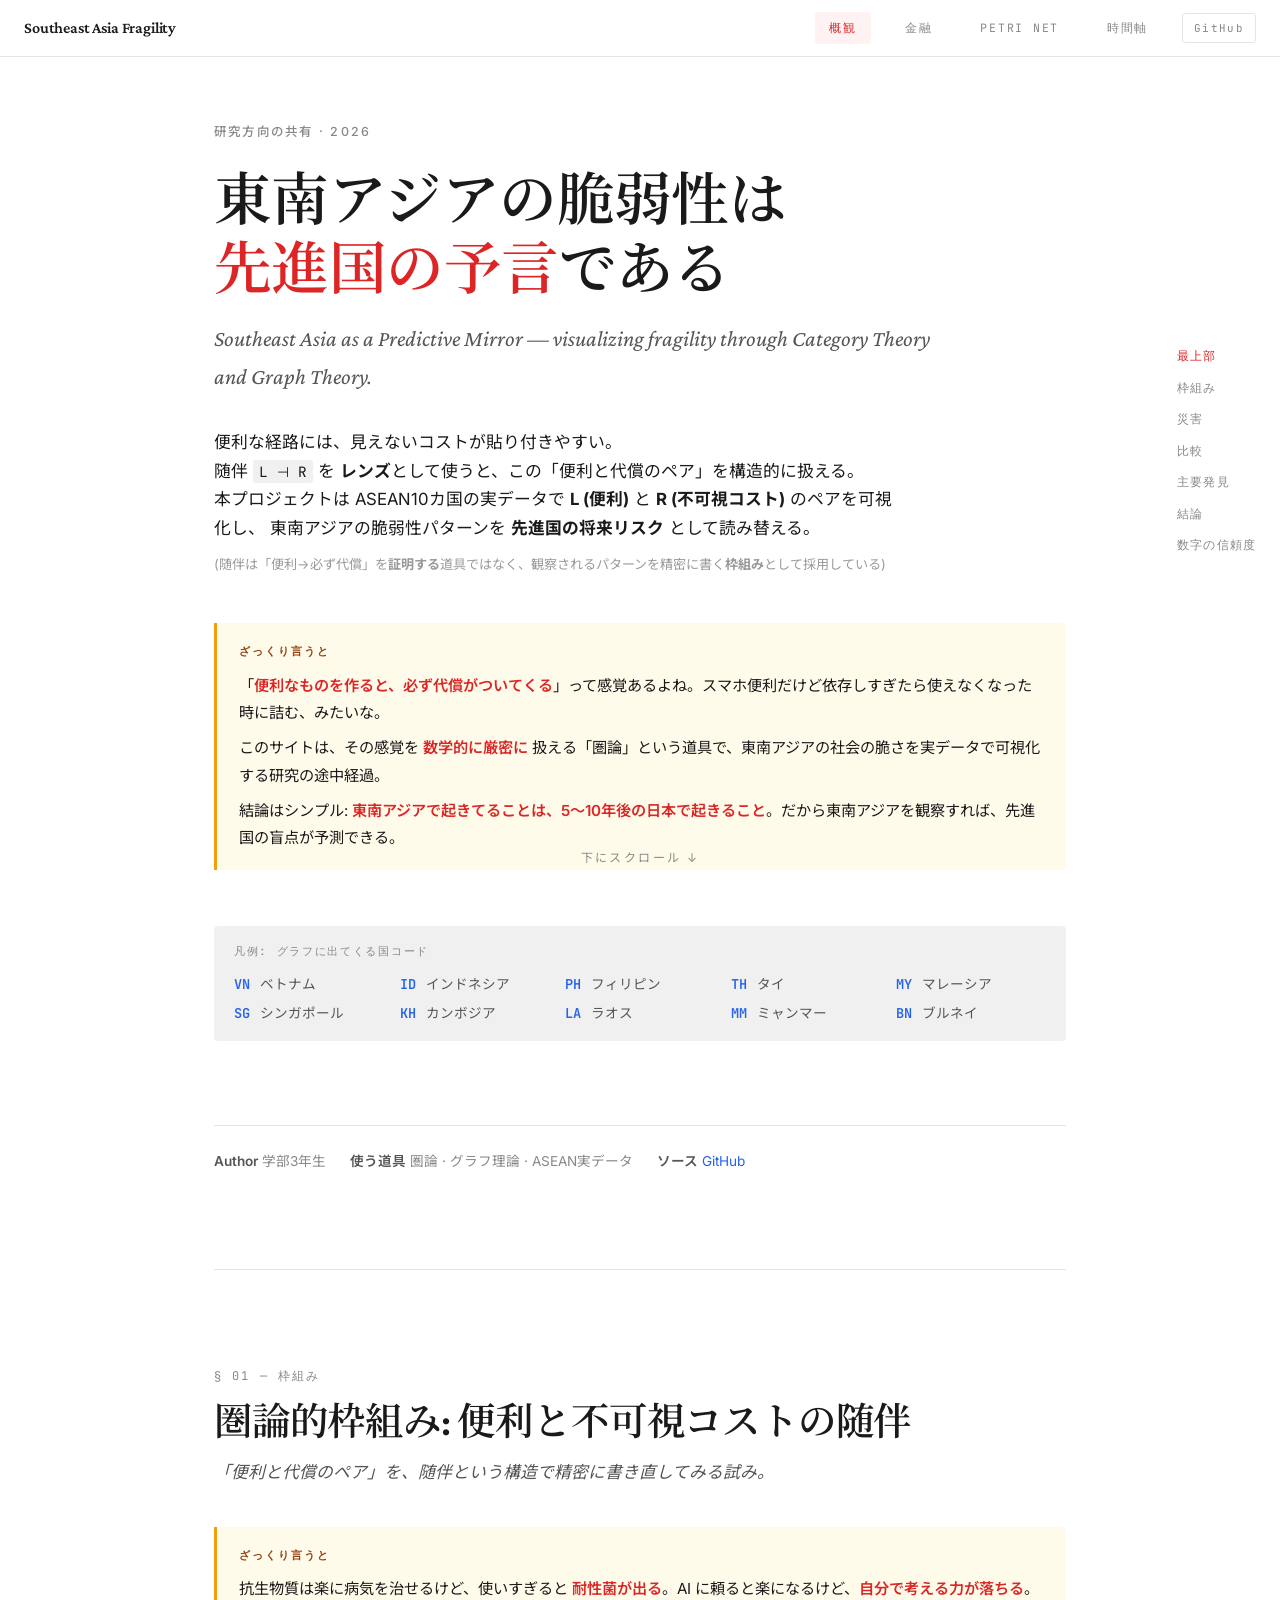
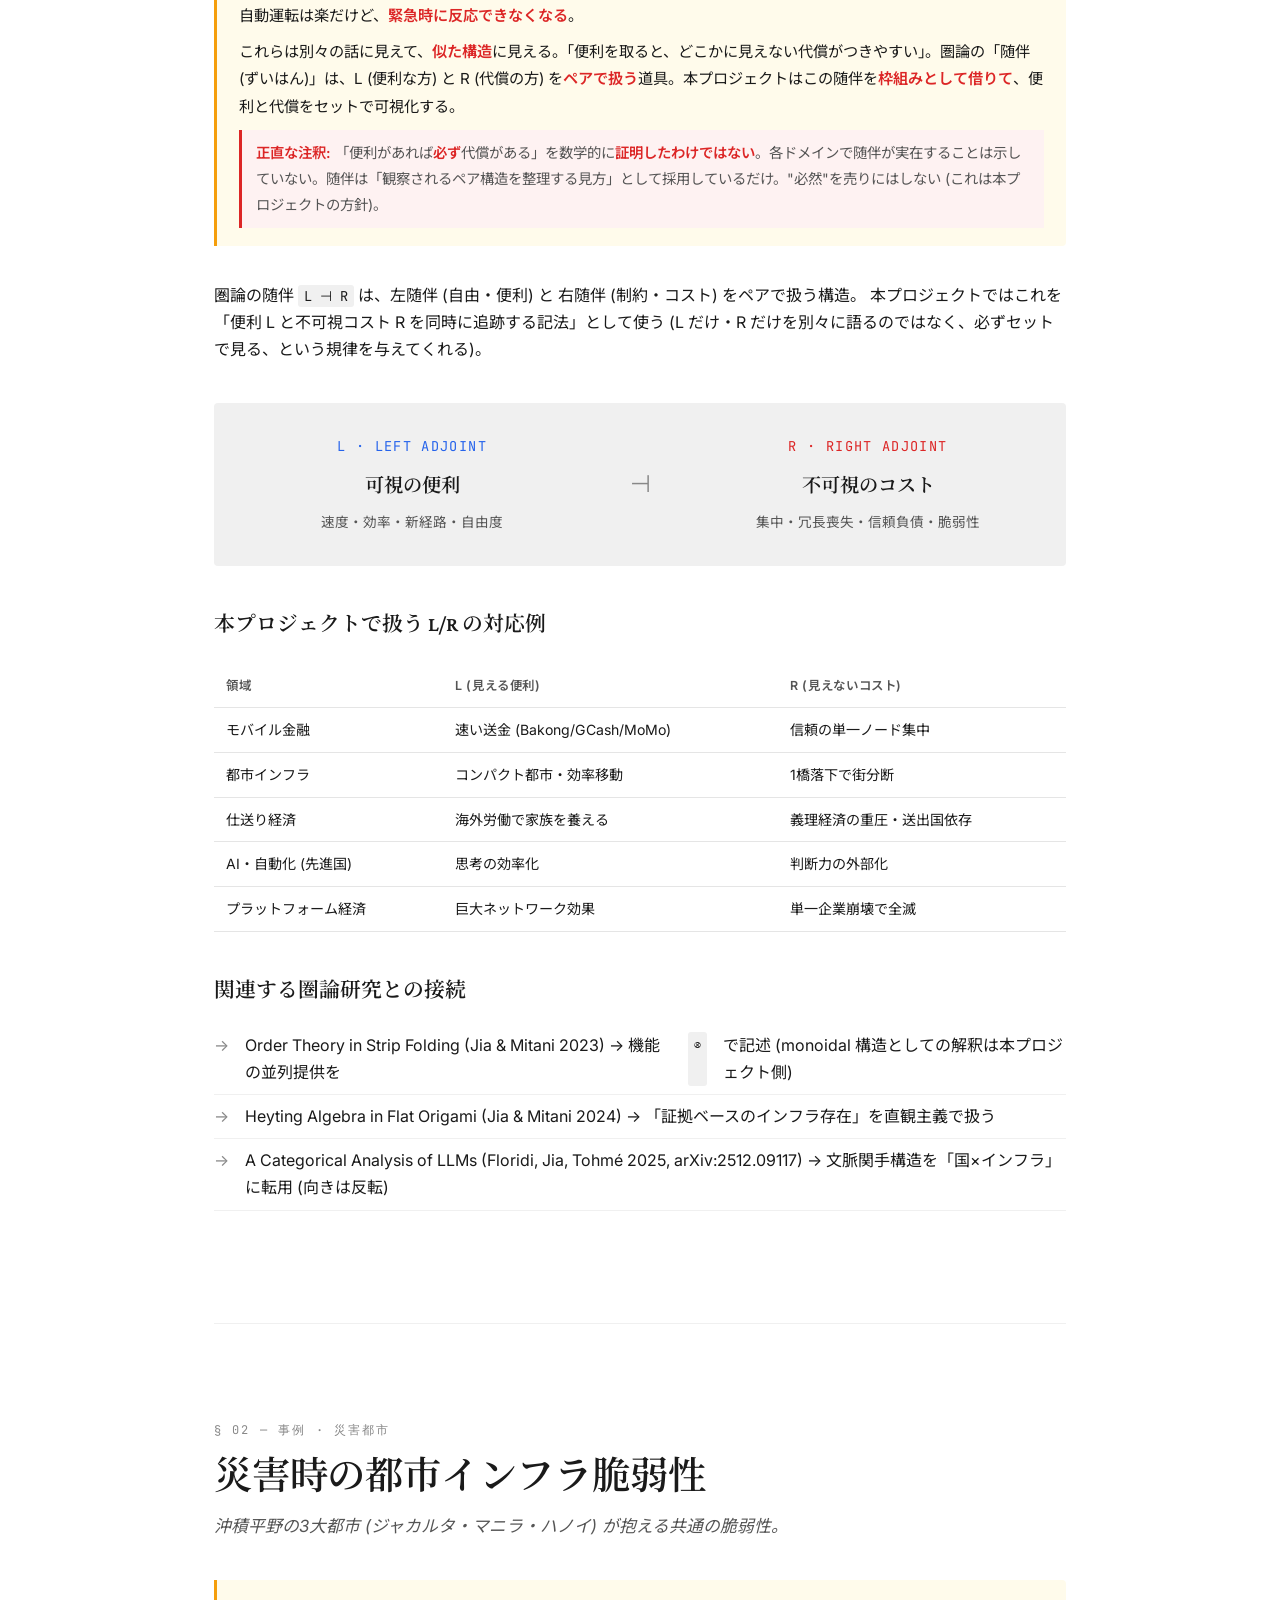
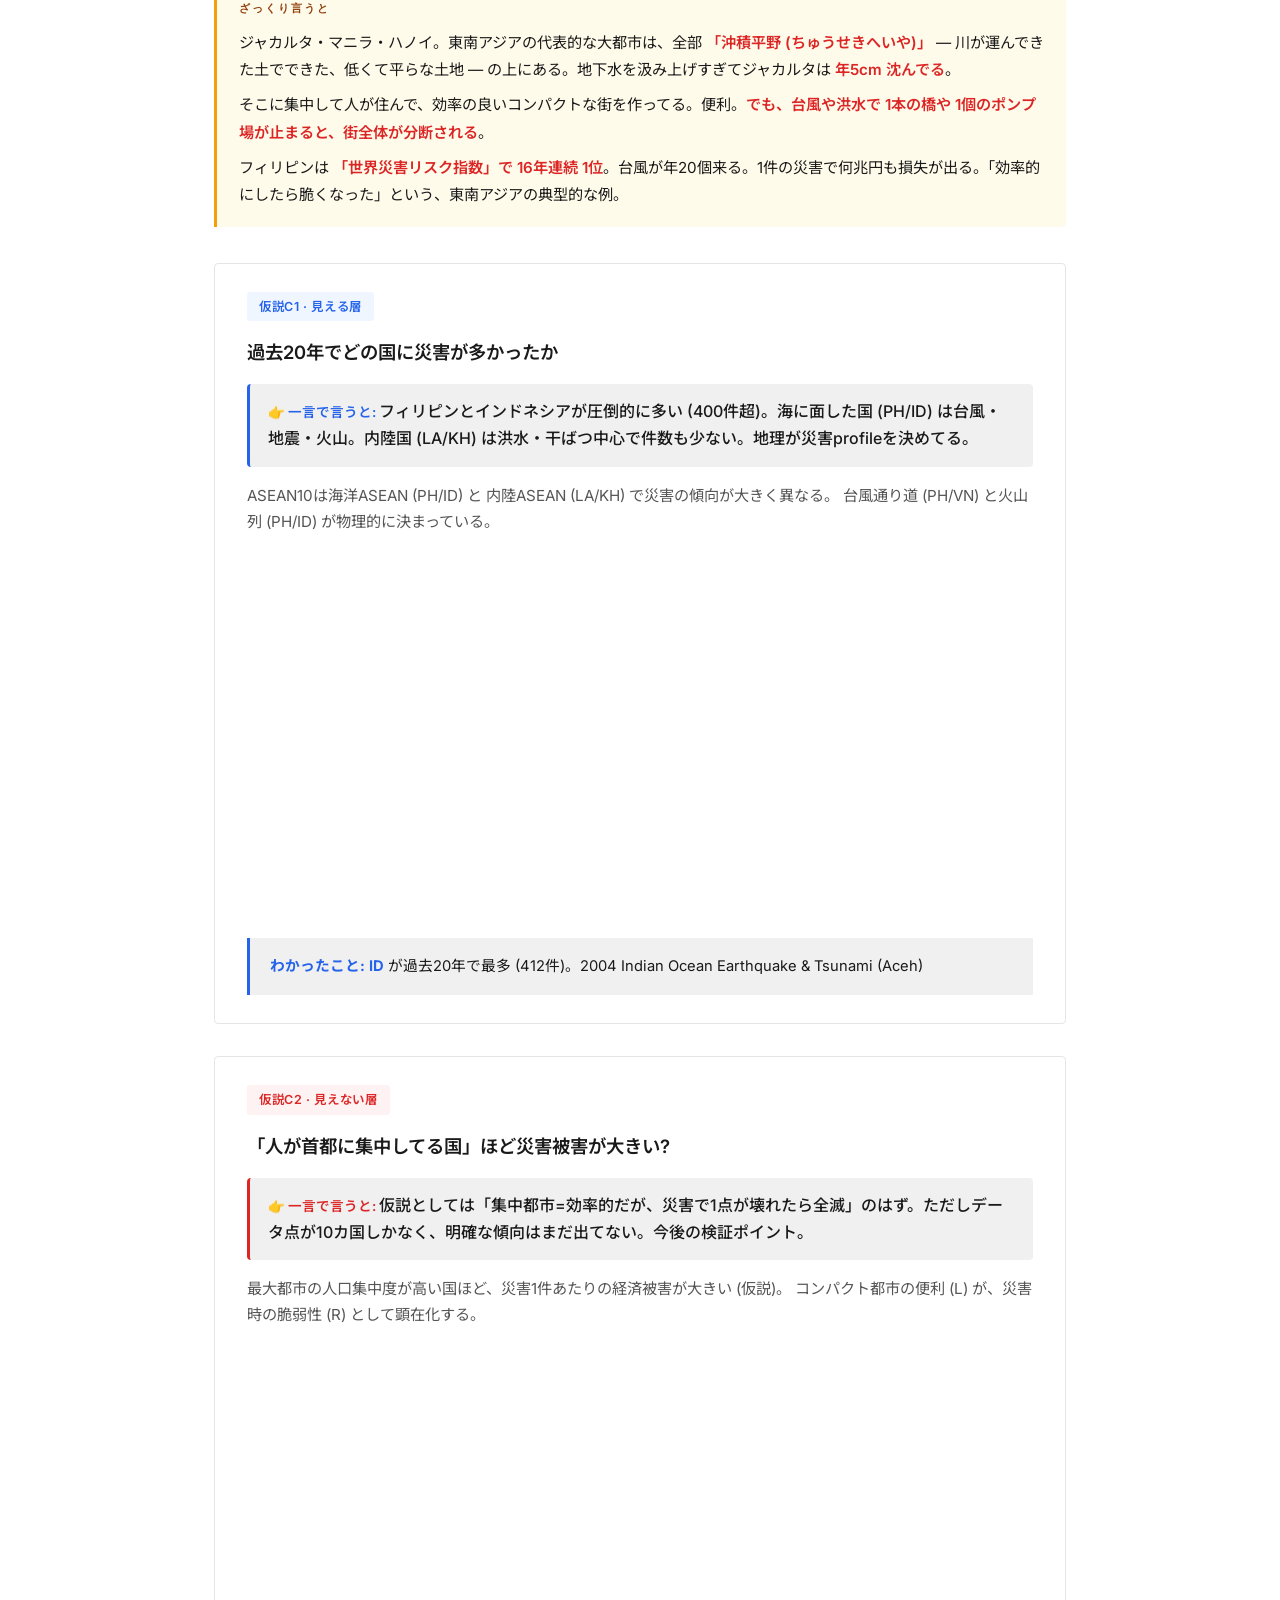
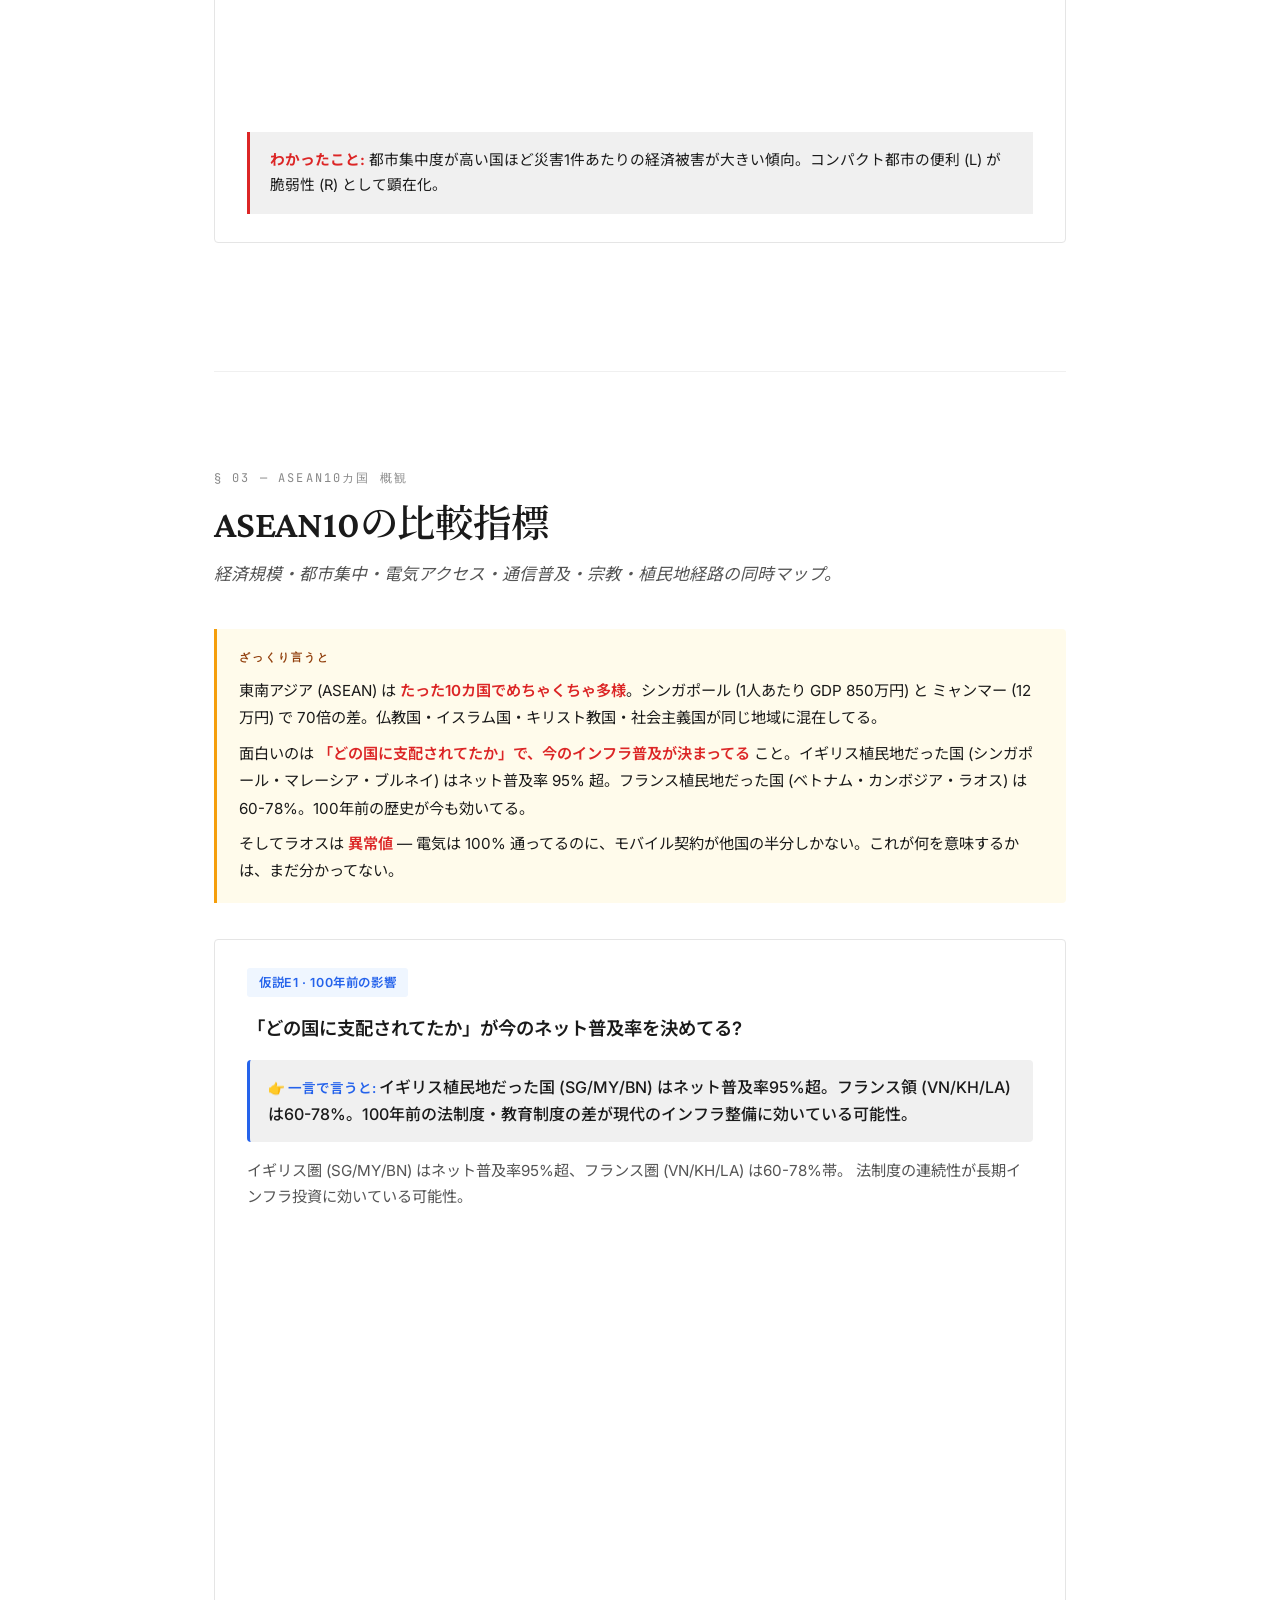
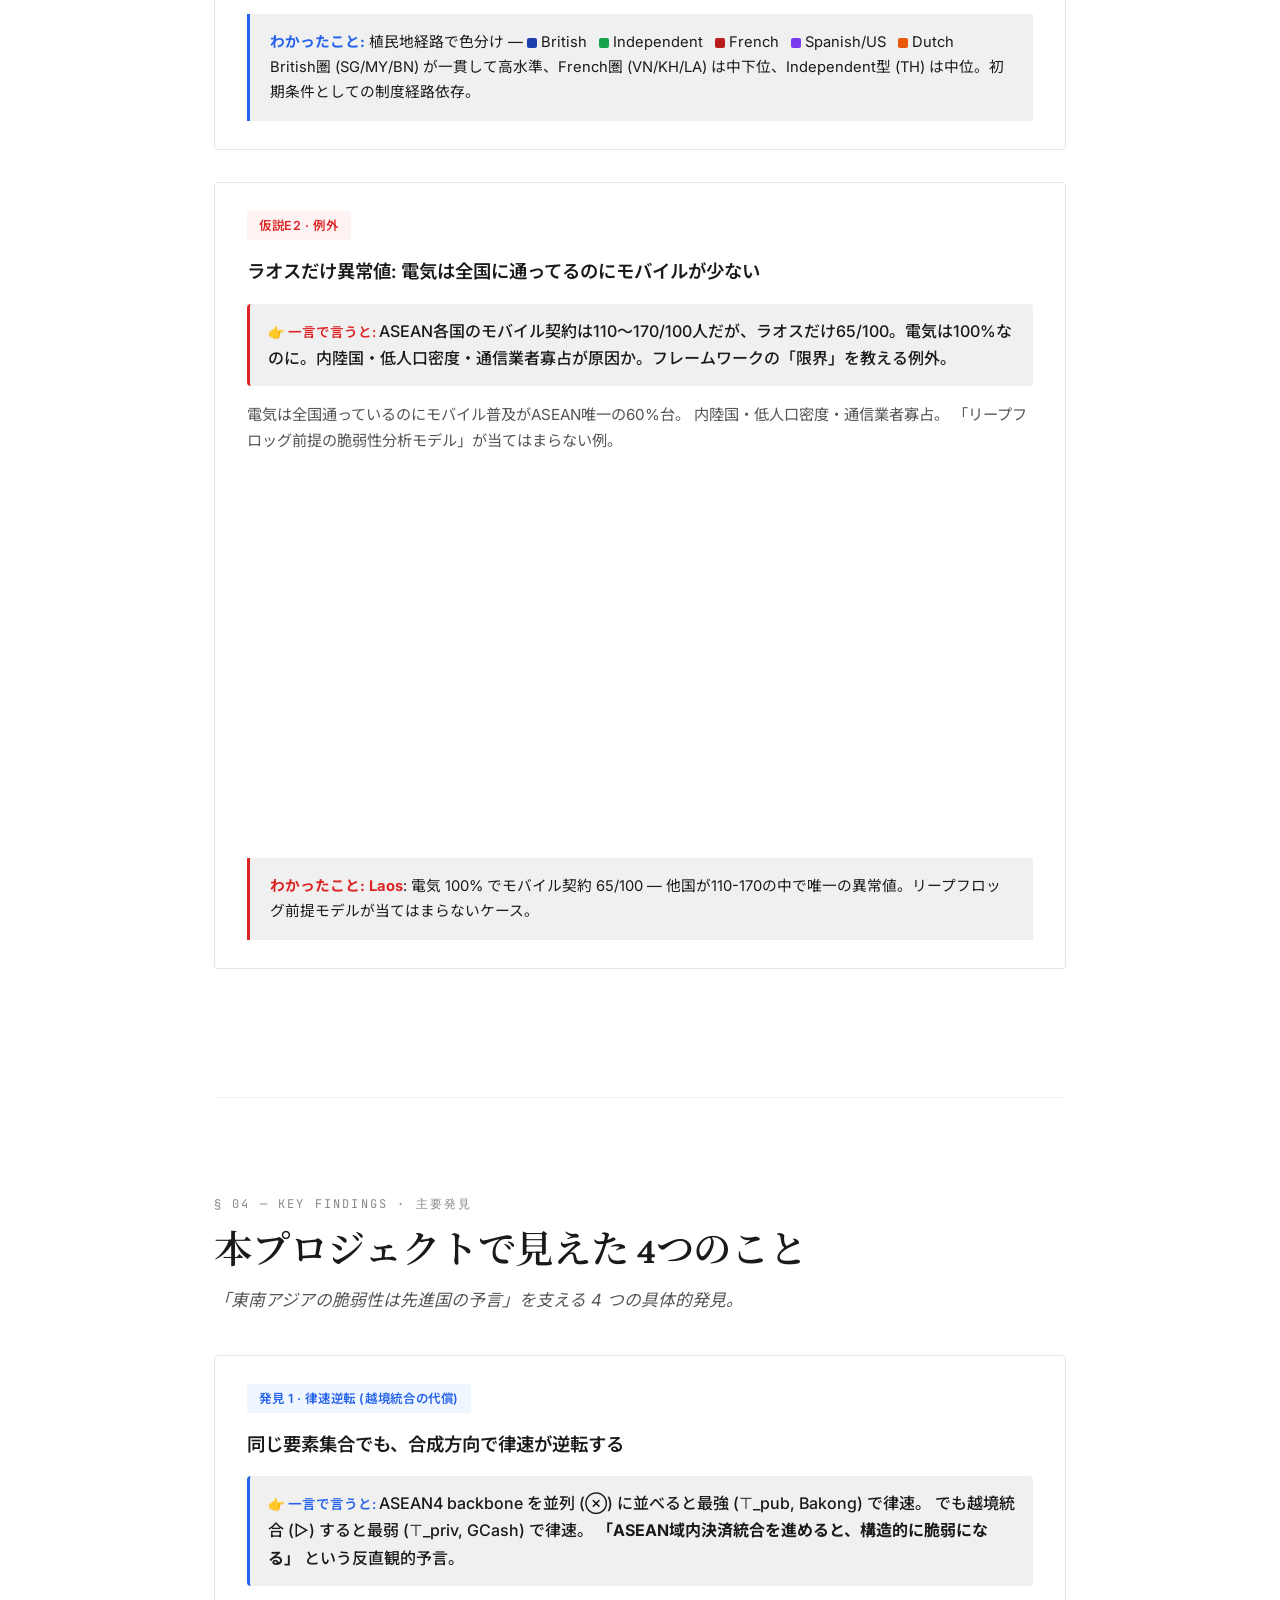
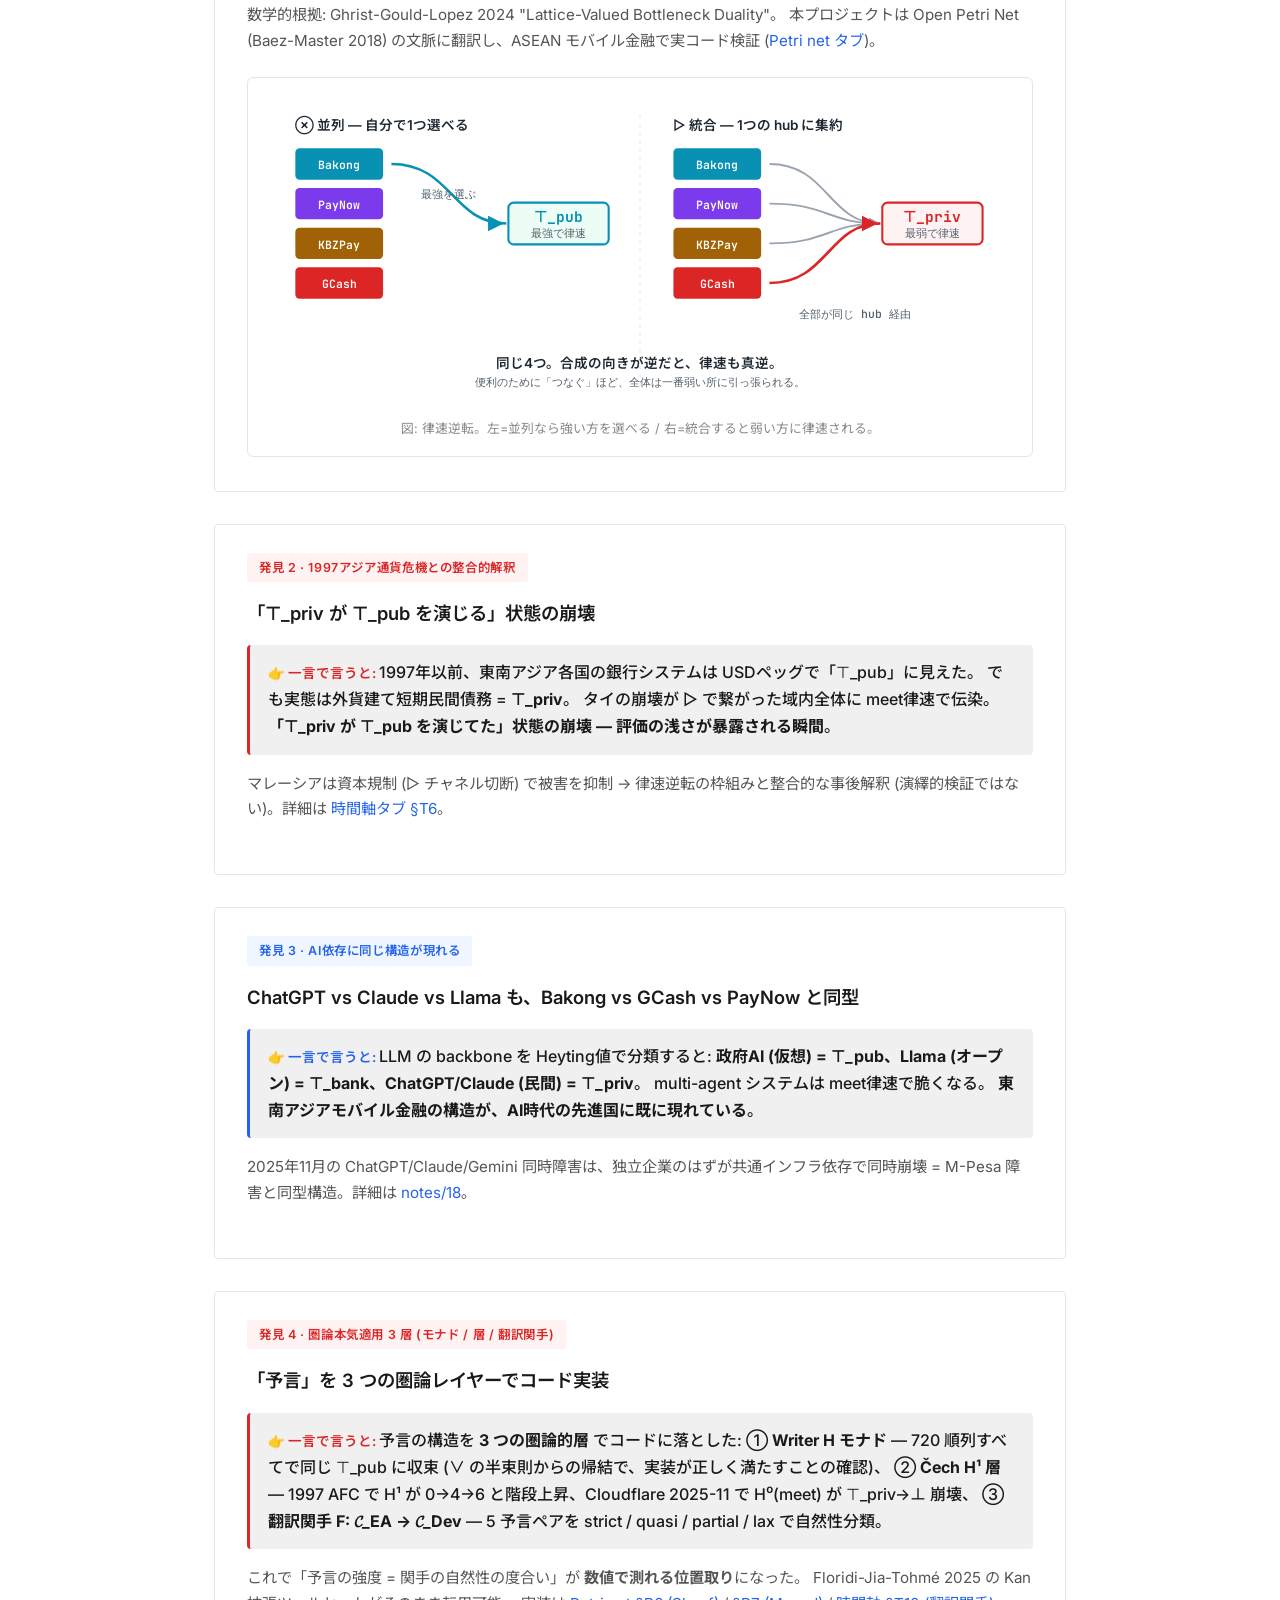
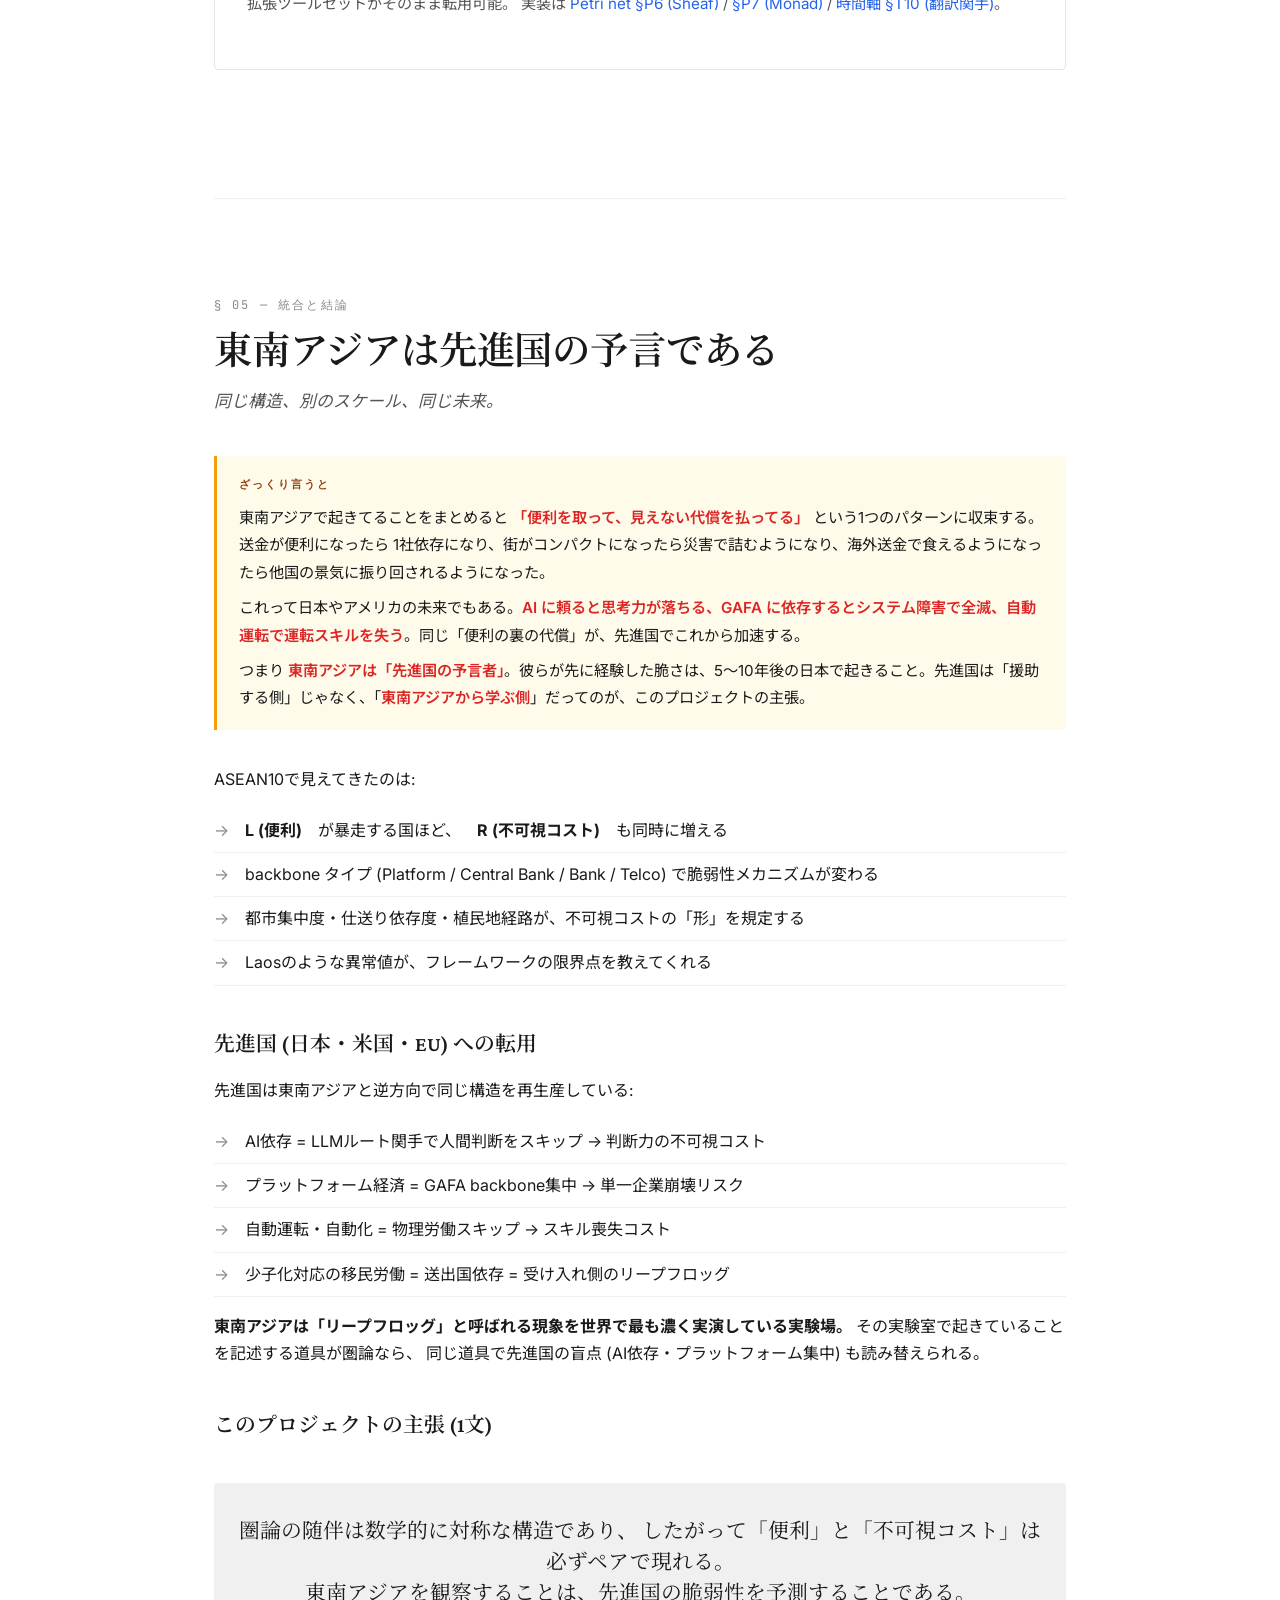
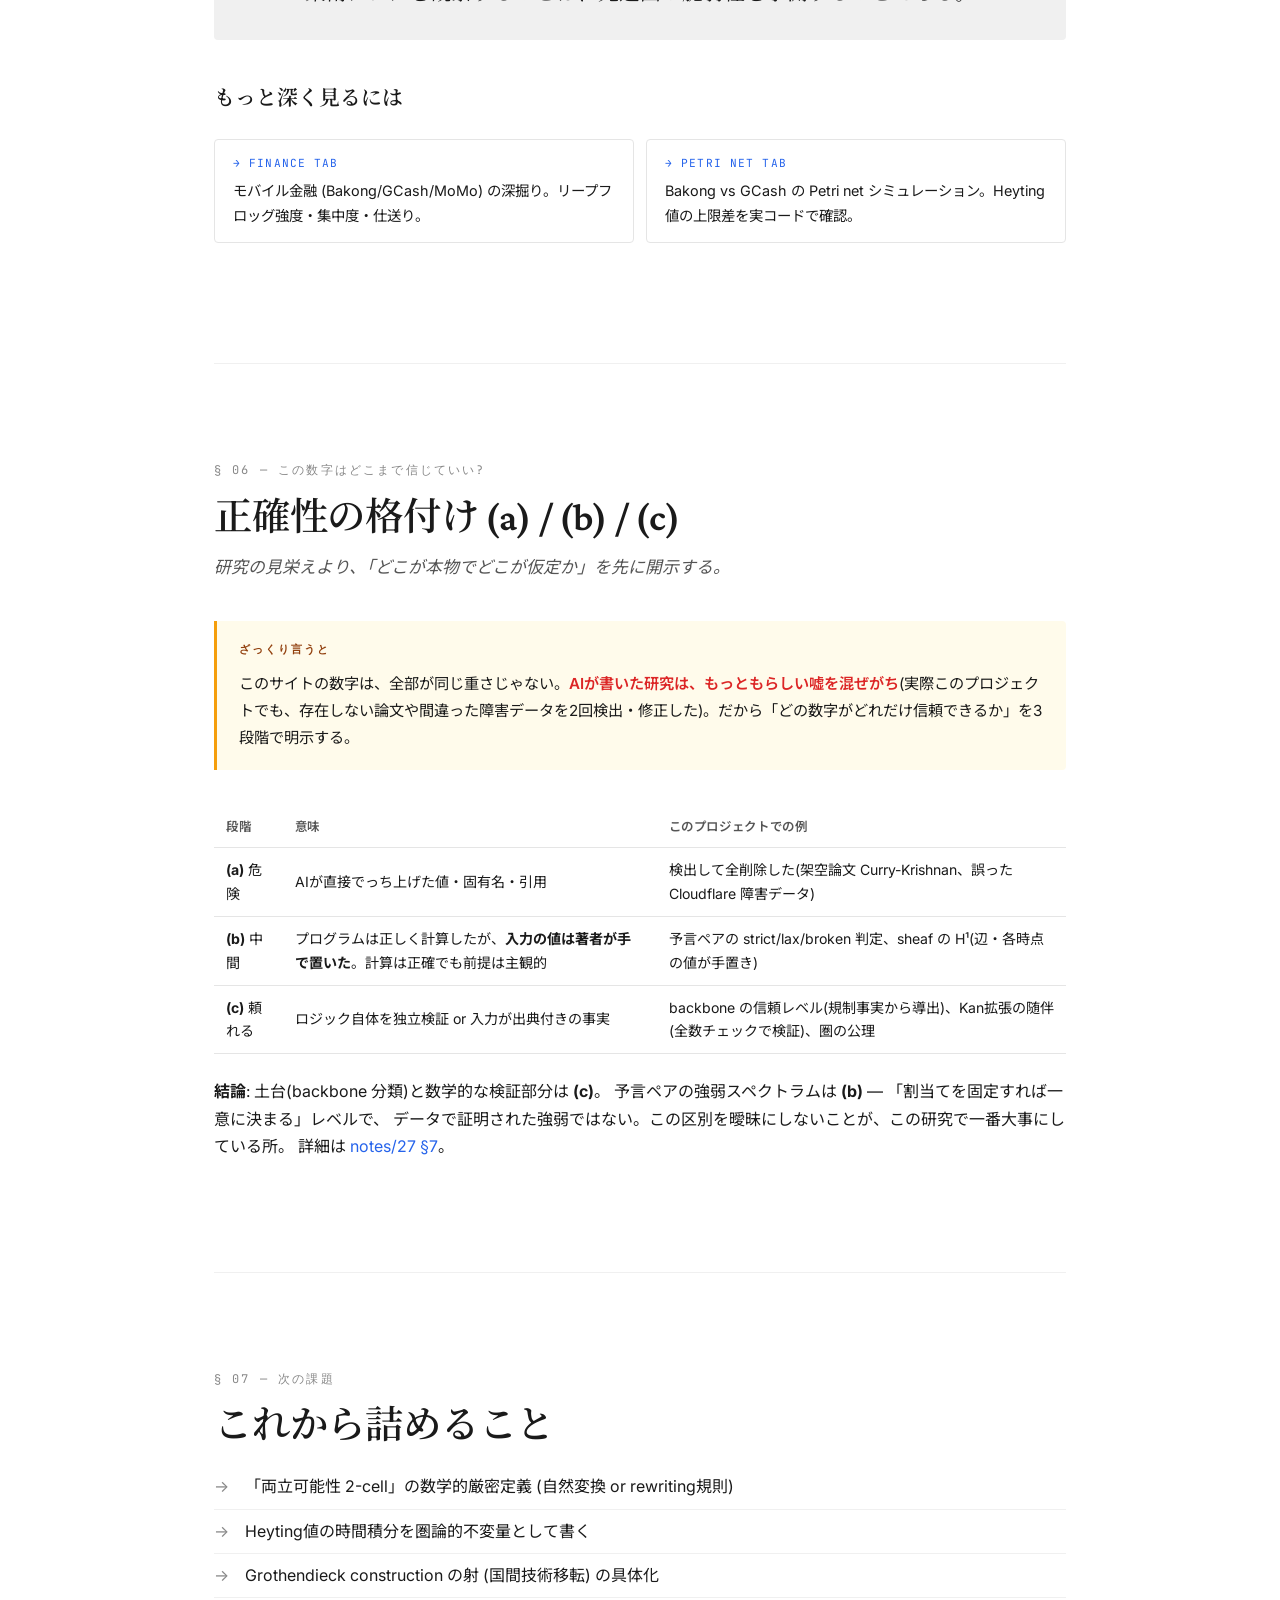
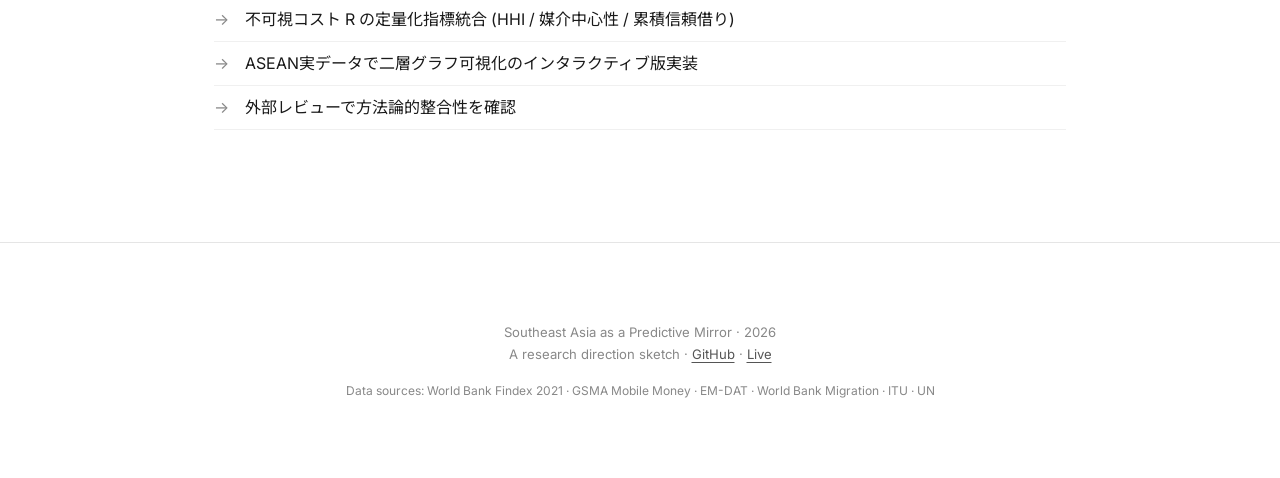
==== commit 06912cc0: "docs: surface the (a)/(b)/(c) accuracy grading on the site (§06) Externalizes the project's most mat" ====
--- a/docs/index.html
+++ b/docs/index.html
@@ -31,6 +31,7 @@
   <a href="#comparison">比較</a>
   <a href="#findings">主要発見</a>
   <a href="#synthesis">結論</a>
+  <a href="#honesty">数字の信頼度</a>
 </nav>
 
 <main>
@@ -398,9 +399,50 @@
   </div>
 </section>
 
+<!-- ============ HONESTY / DATA QUALITY ============ -->
+<section id="honesty">
+  <span class="section-num">§ 06 — この数字はどこまで信じていい?</span>
+  <h2>正確性の格付け (a) / (b) / (c)</h2>
+  <p class="lede">研究の見栄えより、「どこが本物でどこが仮定か」を先に開示する。</p>
+
+  <div class="plain-jp">
+    <p>このサイトの数字は、全部が同じ重さじゃない。<strong>AIが書いた研究は、もっともらしい嘘を混ぜがち</strong>(実際このプロジェクトでも、存在しない論文や間違った障害データを2回検出・修正した)。だから「どの数字がどれだけ信頼できるか」を3段階で明示する。</p>
+  </div>
+
+  <table>
+    <thead>
+      <tr><th>段階</th><th>意味</th><th>このプロジェクトでの例</th></tr>
+    </thead>
+    <tbody>
+      <tr>
+        <td><strong>(a)</strong> 危険</td>
+        <td>AIが直接でっち上げた値・固有名・引用</td>
+        <td>検出して全削除した(架空論文 Curry-Krishnan、誤った Cloudflare 障害データ)</td>
+      </tr>
+      <tr>
+        <td><strong>(b)</strong> 中間</td>
+        <td>プログラムは正しく計算したが、<strong>入力の値は著者が手で置いた</strong>。計算は正確でも前提は主観的</td>
+        <td>予言ペアの strict/lax/broken 判定、sheaf の H¹(辺・各時点の値が手置き)</td>
+      </tr>
+      <tr>
+        <td><strong>(c)</strong> 頼れる</td>
+        <td>ロジック自体を独立検証 or 入力が出典付きの事実</td>
+        <td>backbone の信頼レベル(規制事実から導出)、Kan拡張の随伴(全数チェックで検証)、圏の公理</td>
+      </tr>
+    </tbody>
+  </table>
+
+  <p>
+    <strong>結論</strong>: 土台(backbone 分類)と数学的な検証部分は <strong>(c)</strong>。
+    予言ペアの強弱スペクトラムは <strong>(b)</strong> — 「割当てを固定すれば一意に決まる」レベルで、
+    データで証明された強弱ではない。この区別を曖昧にしないことが、この研究で一番大事にしている所。
+    詳細は <a href="https://github.com/hajimedayo328/southeast-asia-fragility/blob/main/notes/27_enriched_prediction_category.md" target="_blank">notes/27 §7</a>。
+  </p>
+</section>
+
 <!-- ============ NEXT ============ -->
 <section id="next">
-  <span class="section-num">§ 06 — 次の課題</span>
+  <span class="section-num">§ 07 — 次の課題</span>
   <h2>これから詰めること</h2>
   <ul class="clean">
     <li>「両立可能性 2-cell」の数学的厳密定義 (自然変換 or rewriting規則)</li>
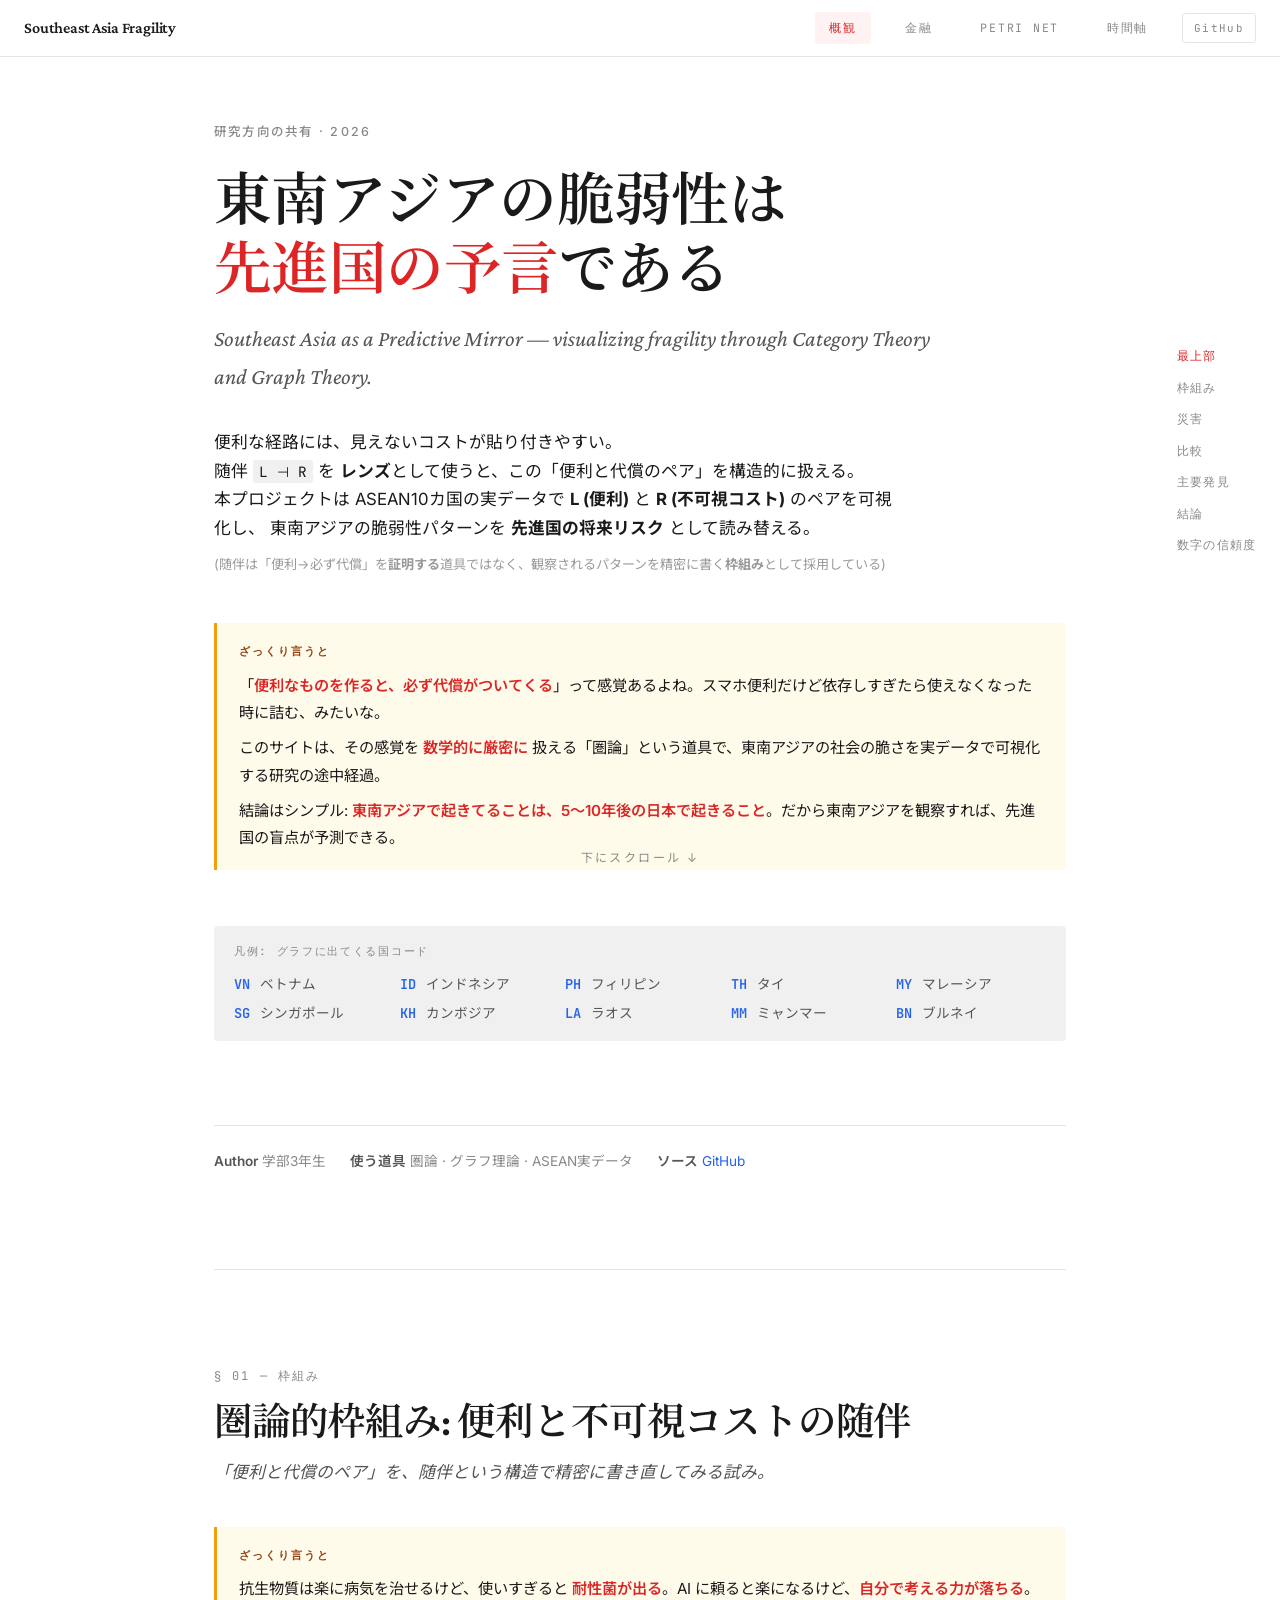
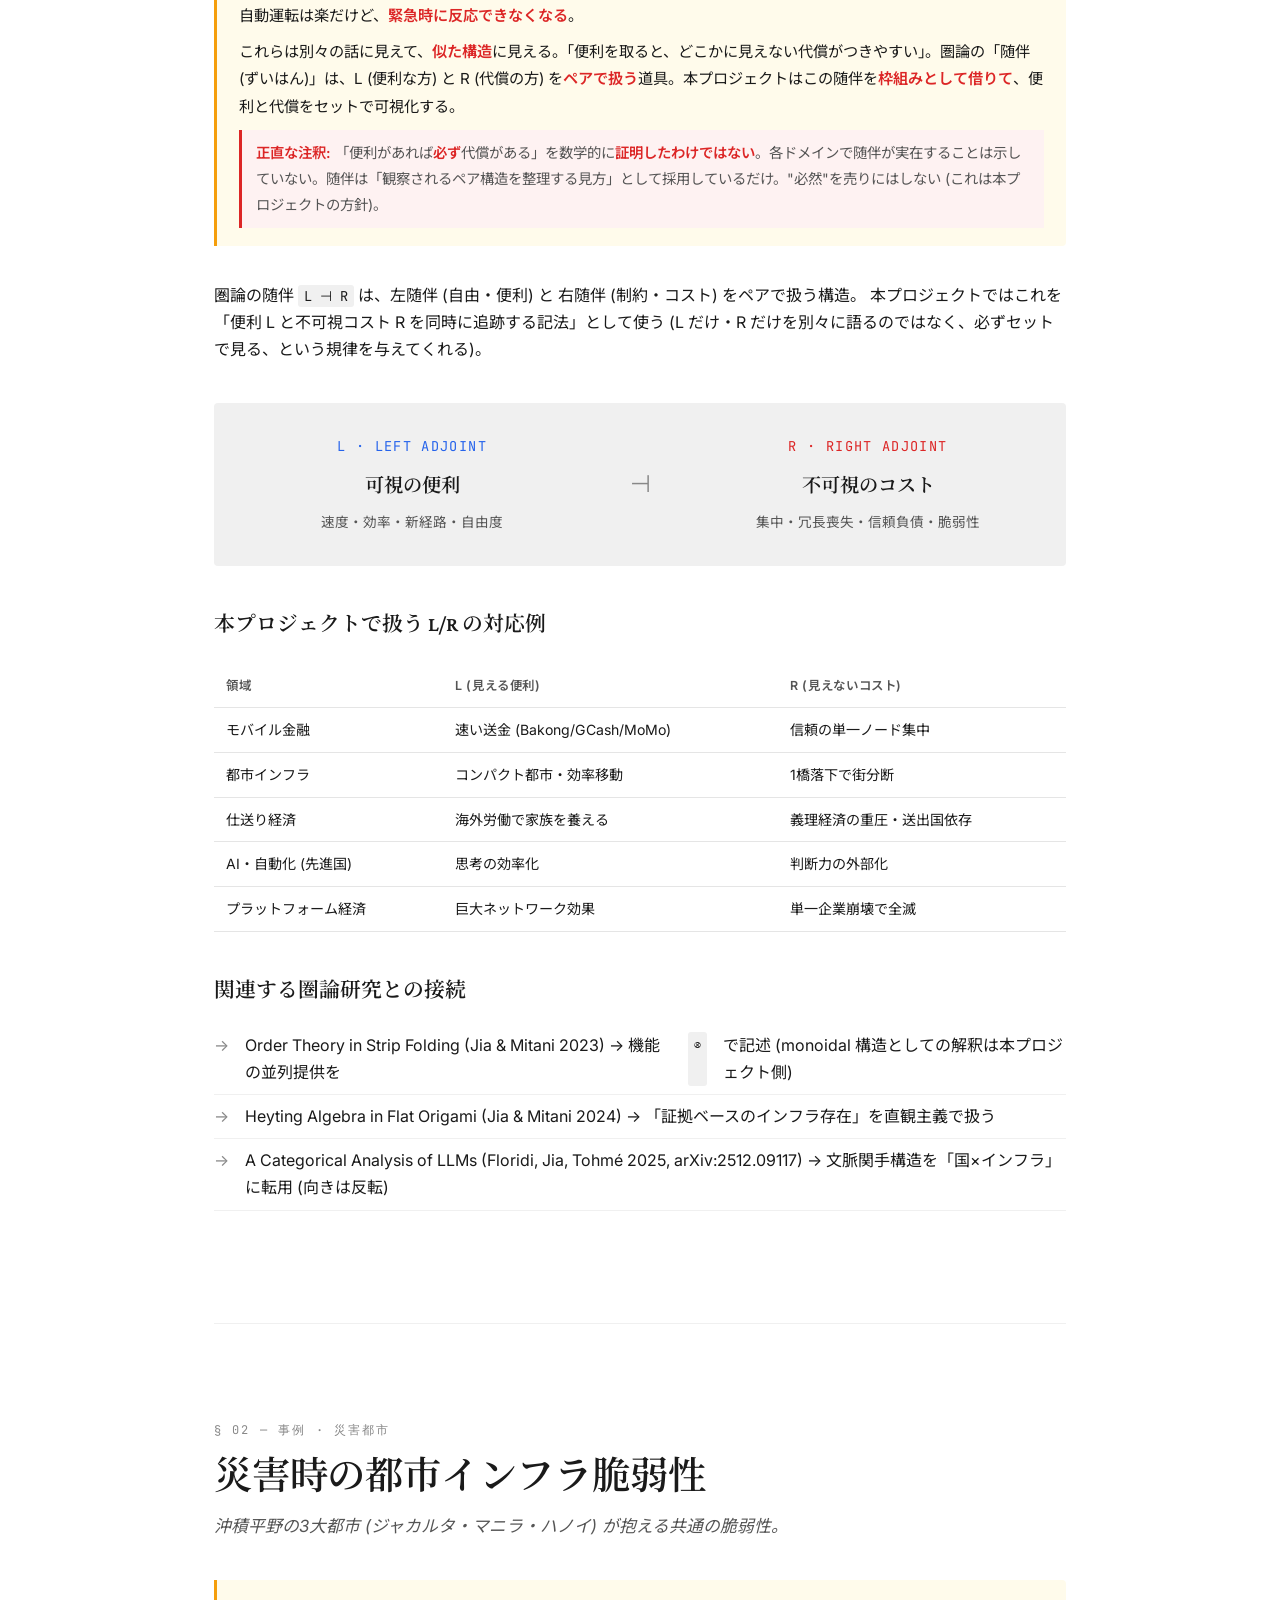
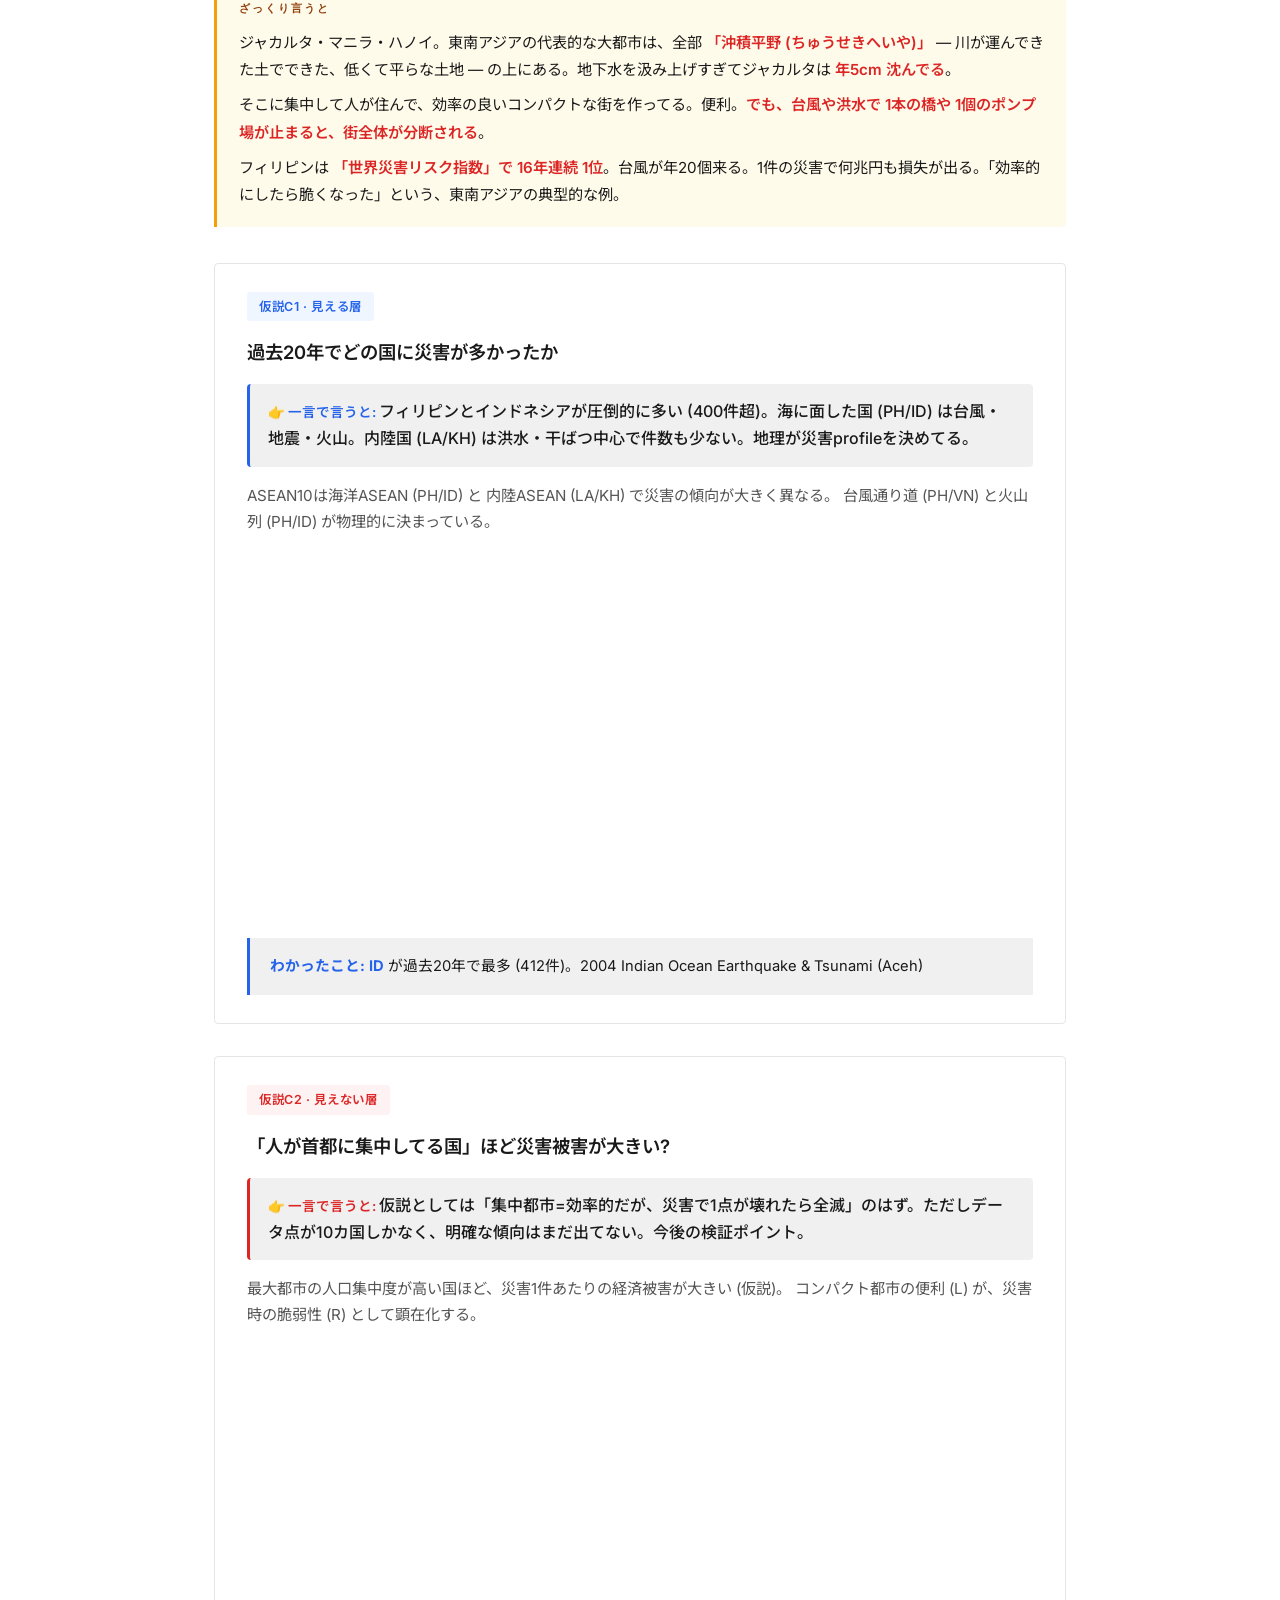
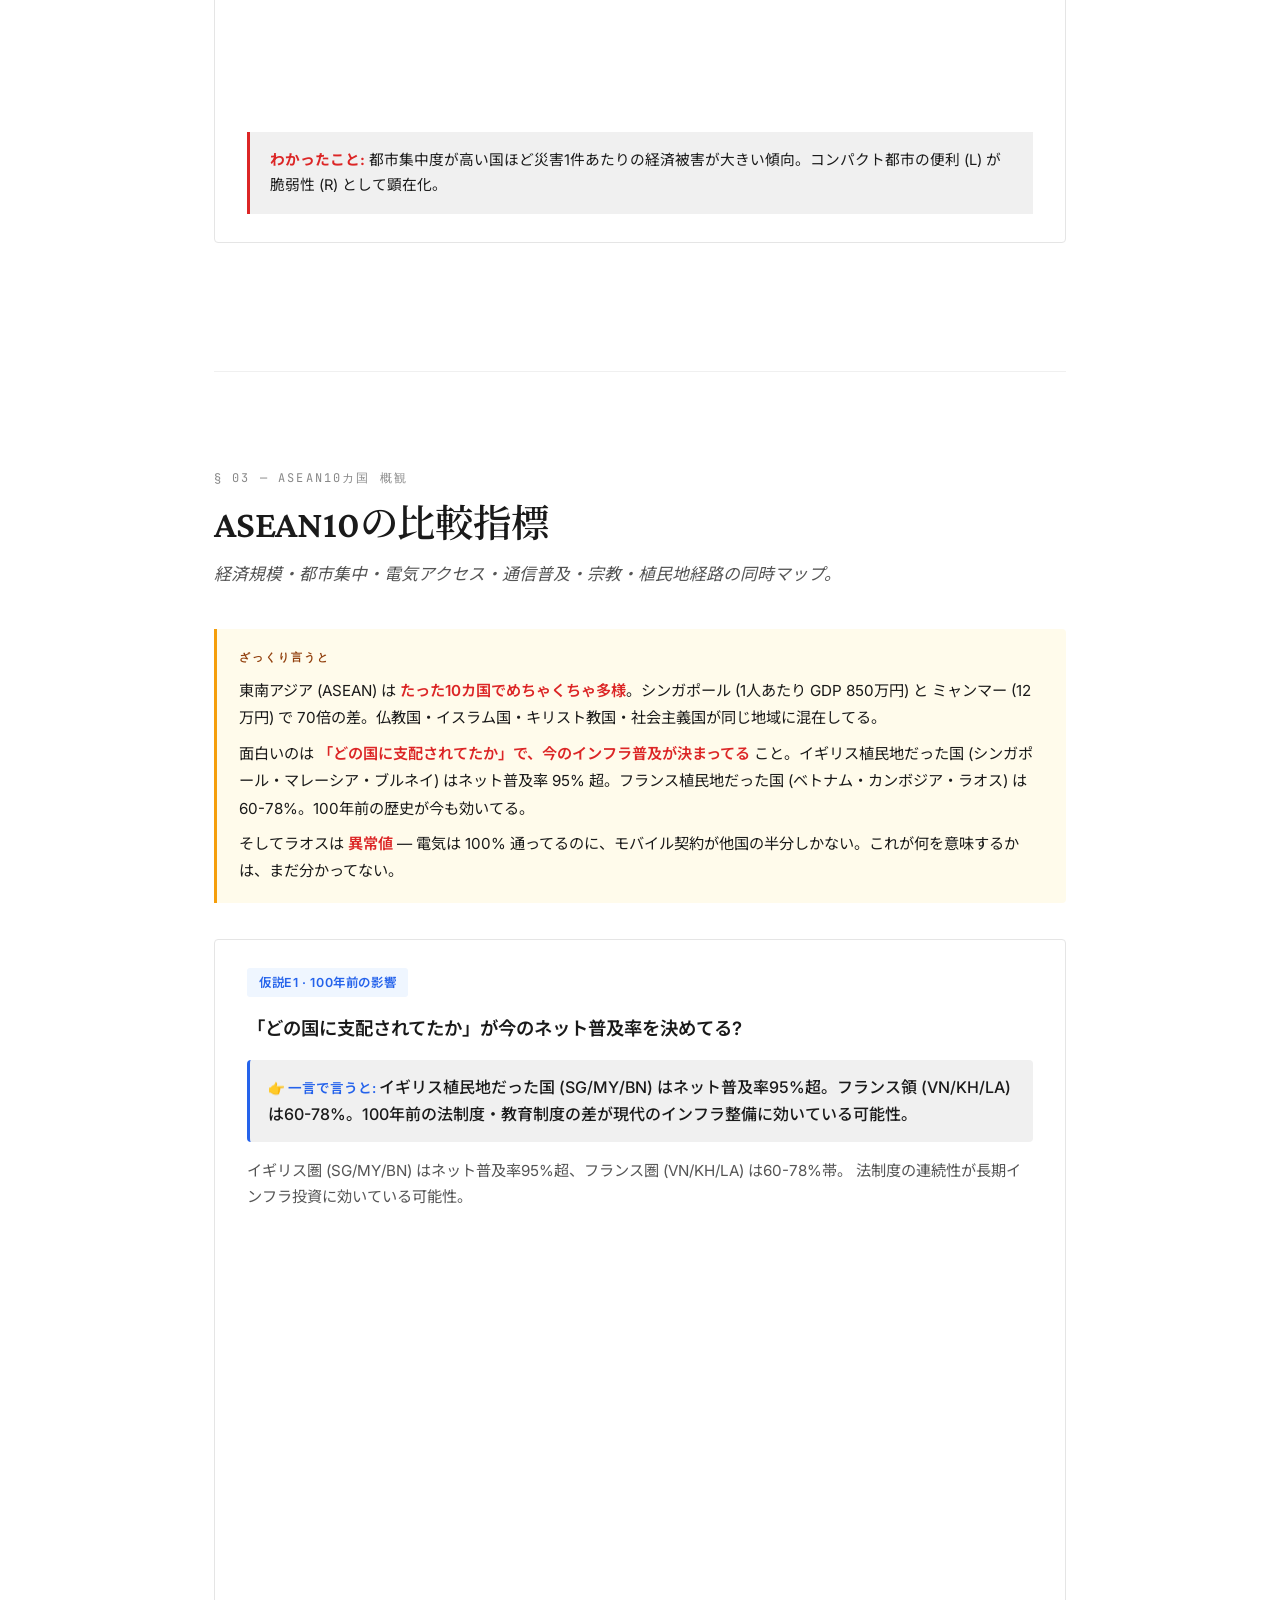
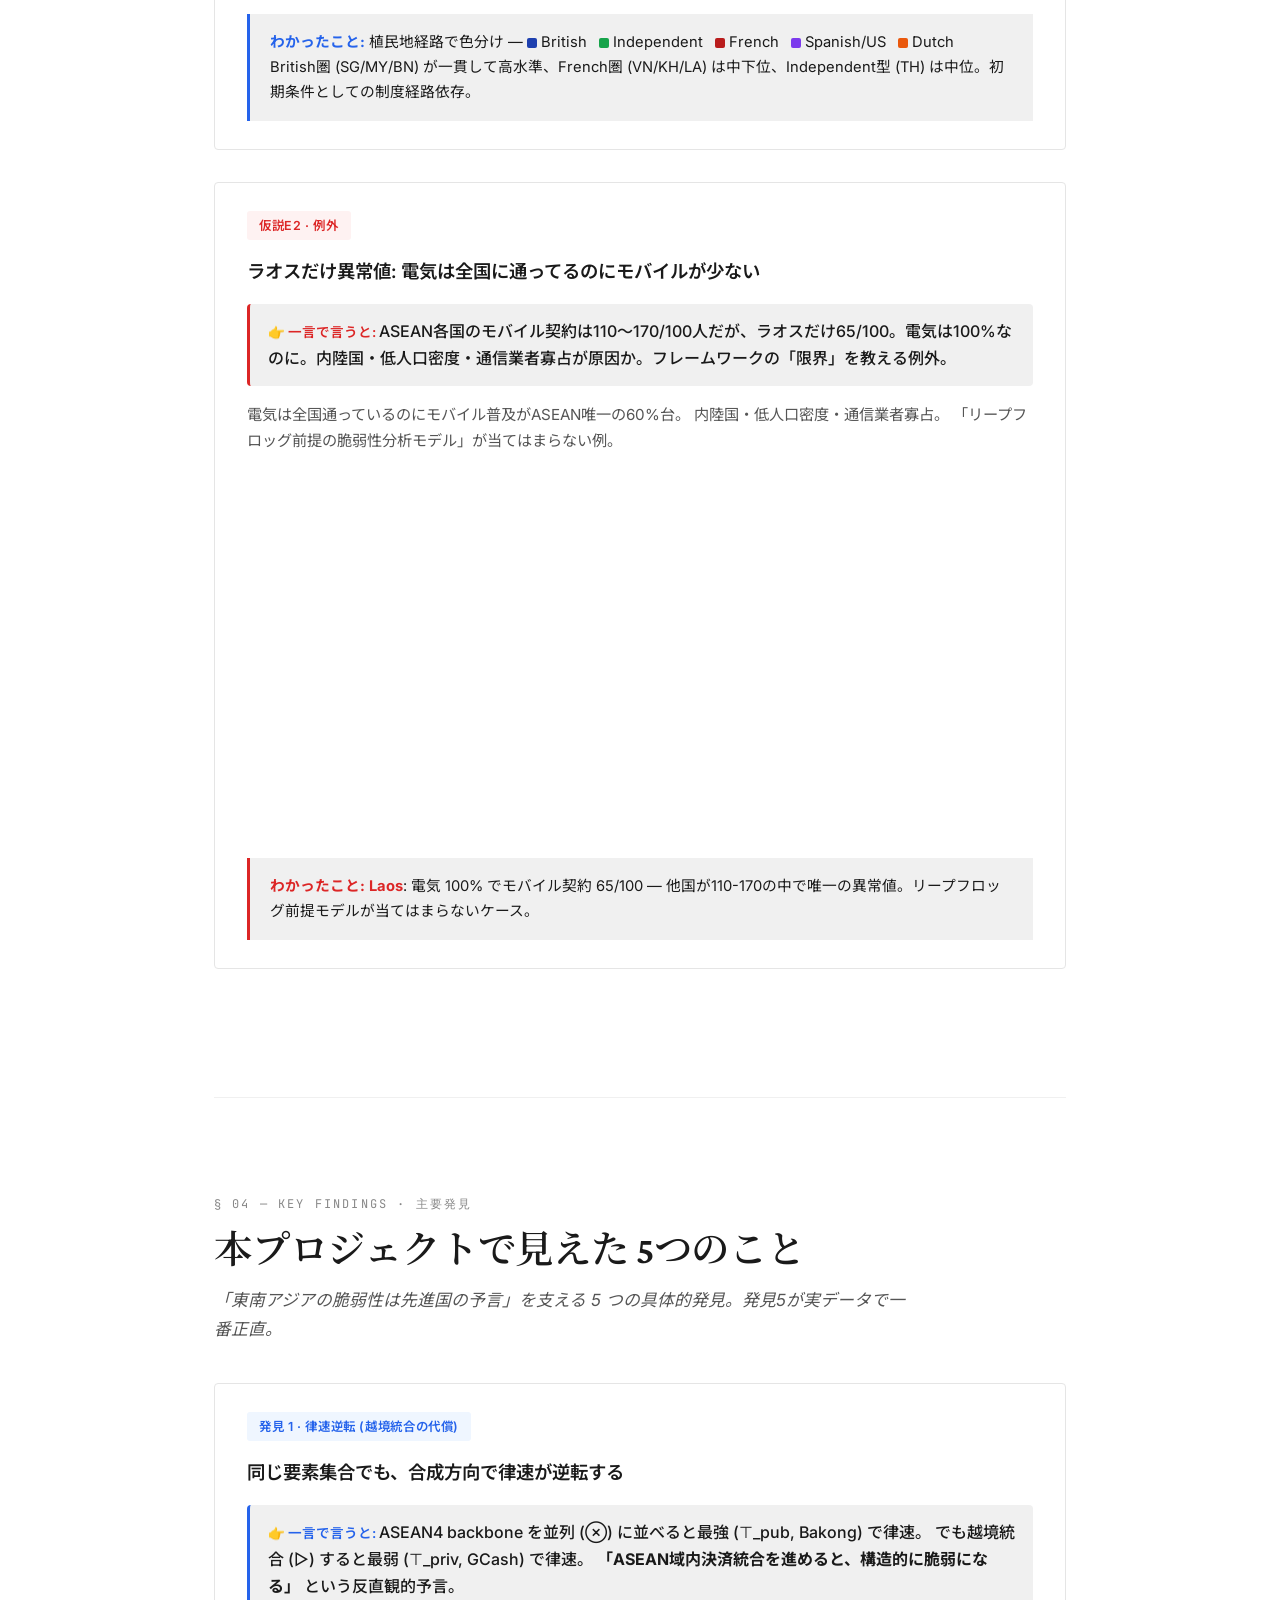
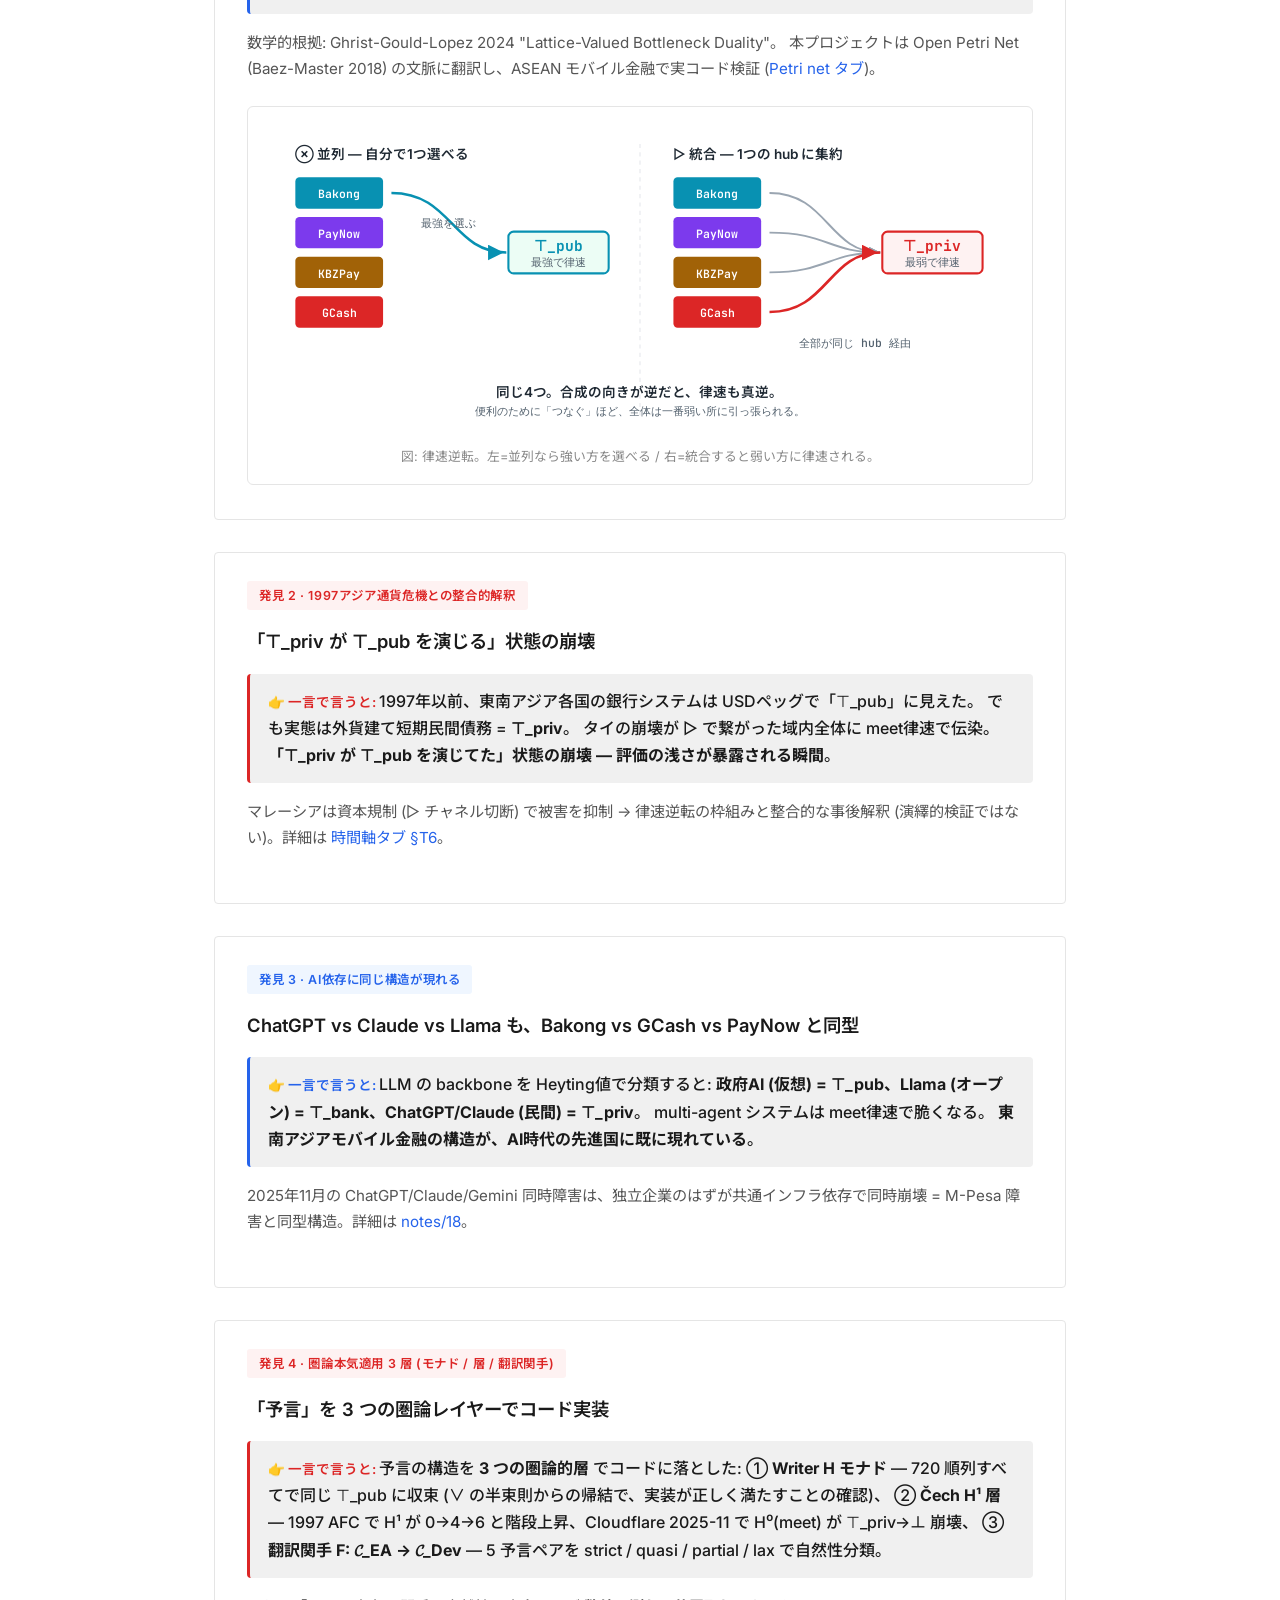
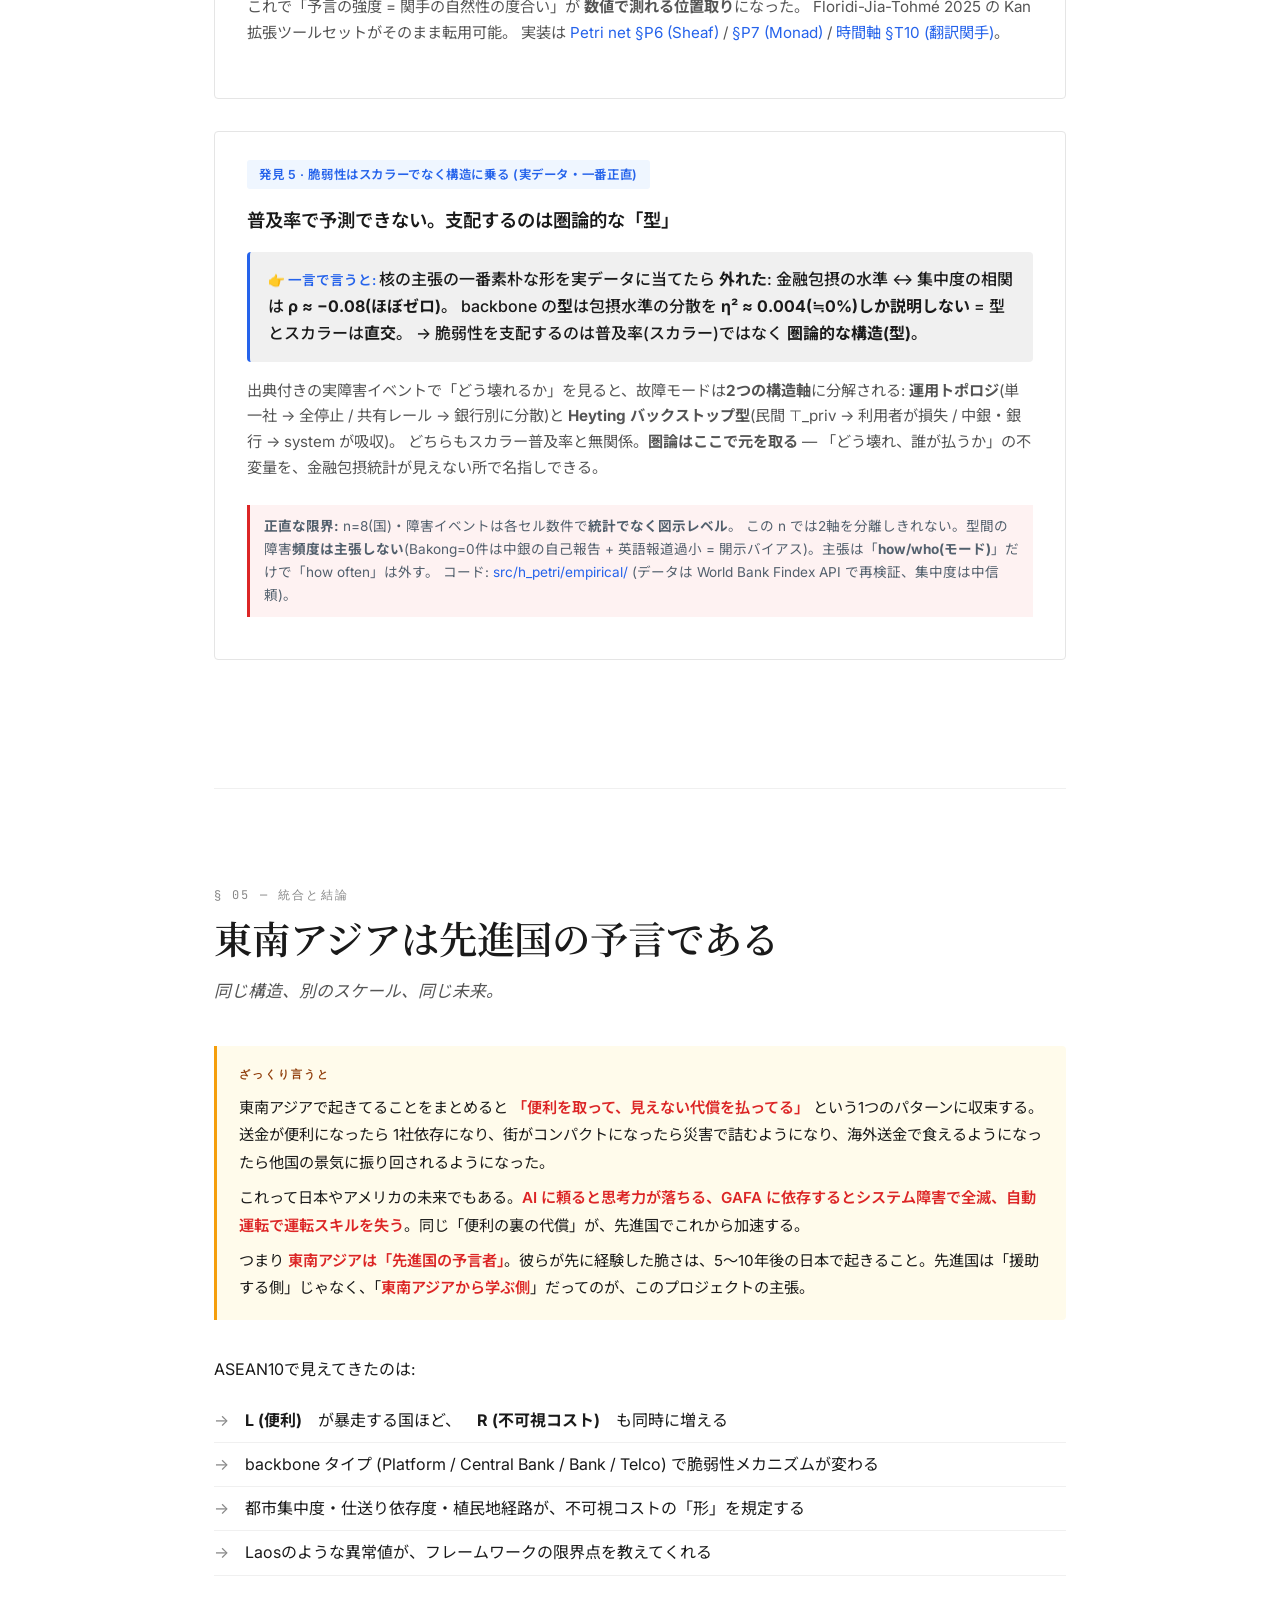
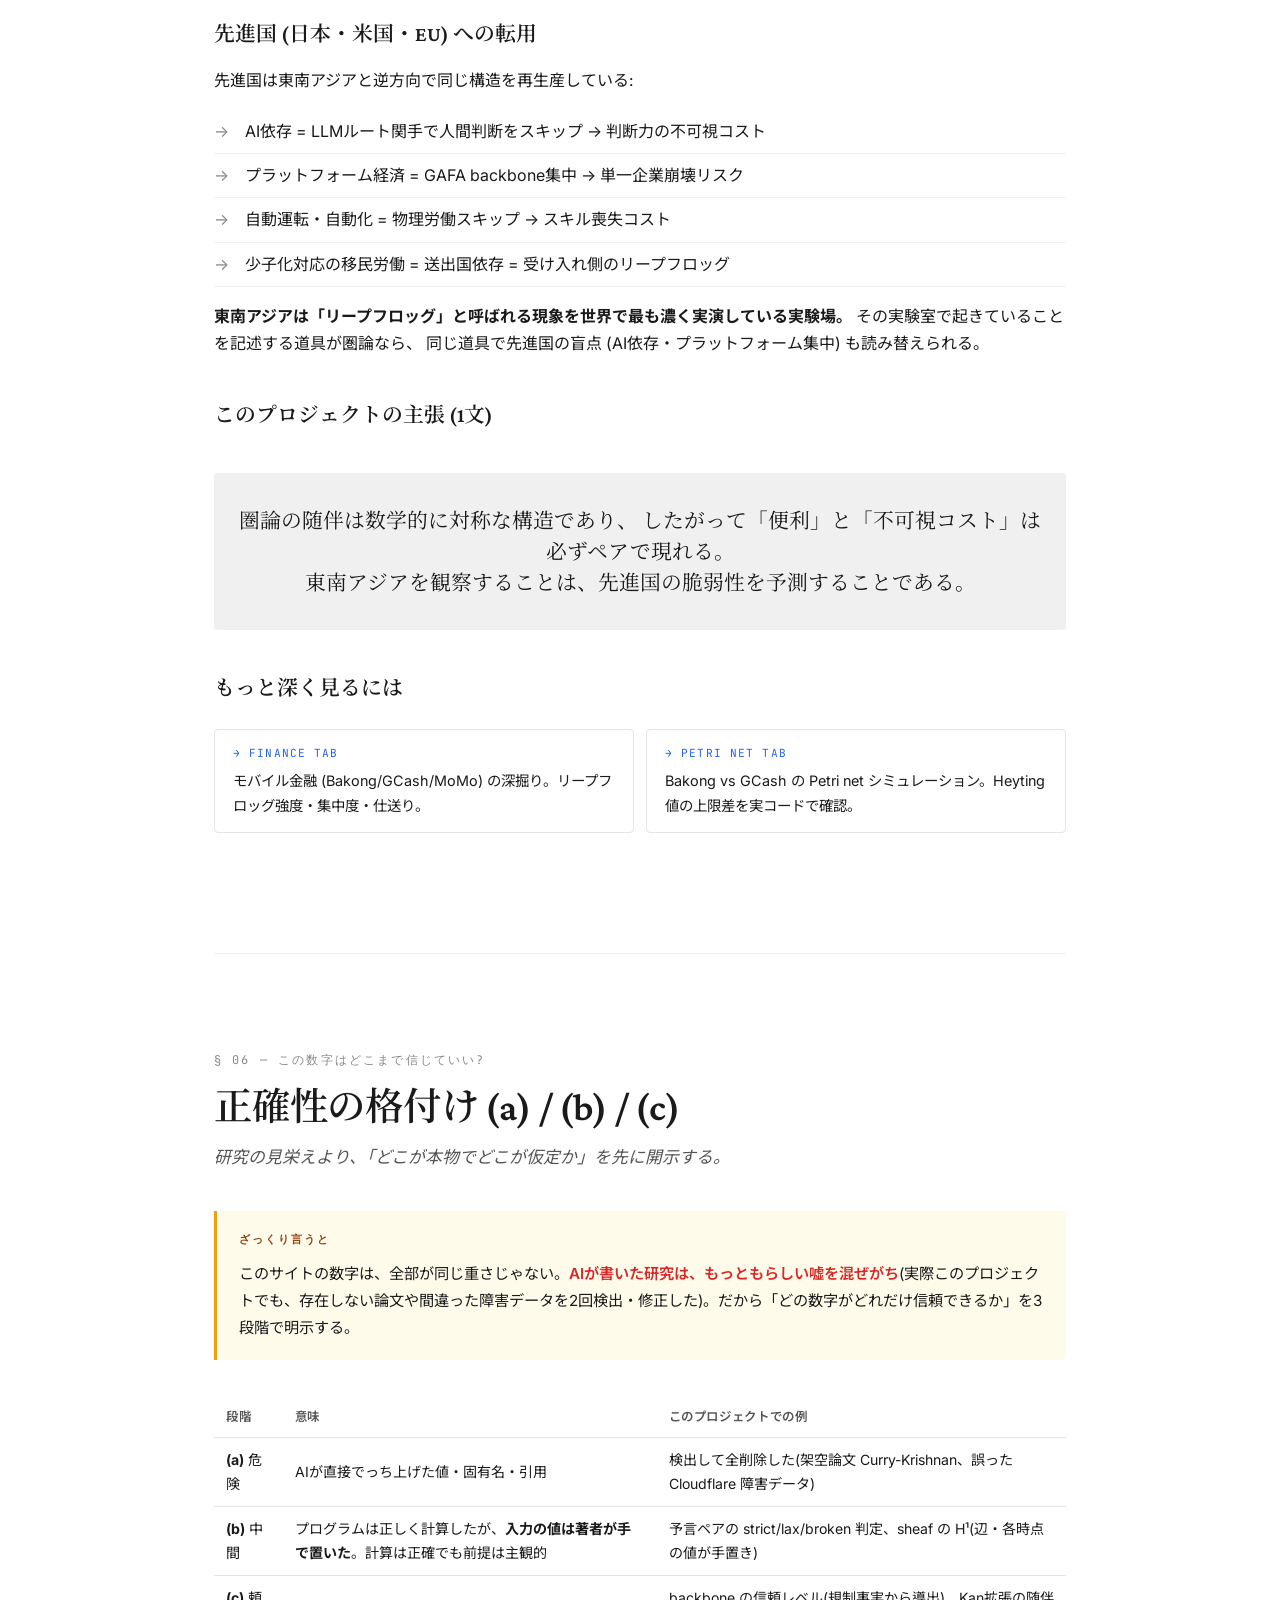
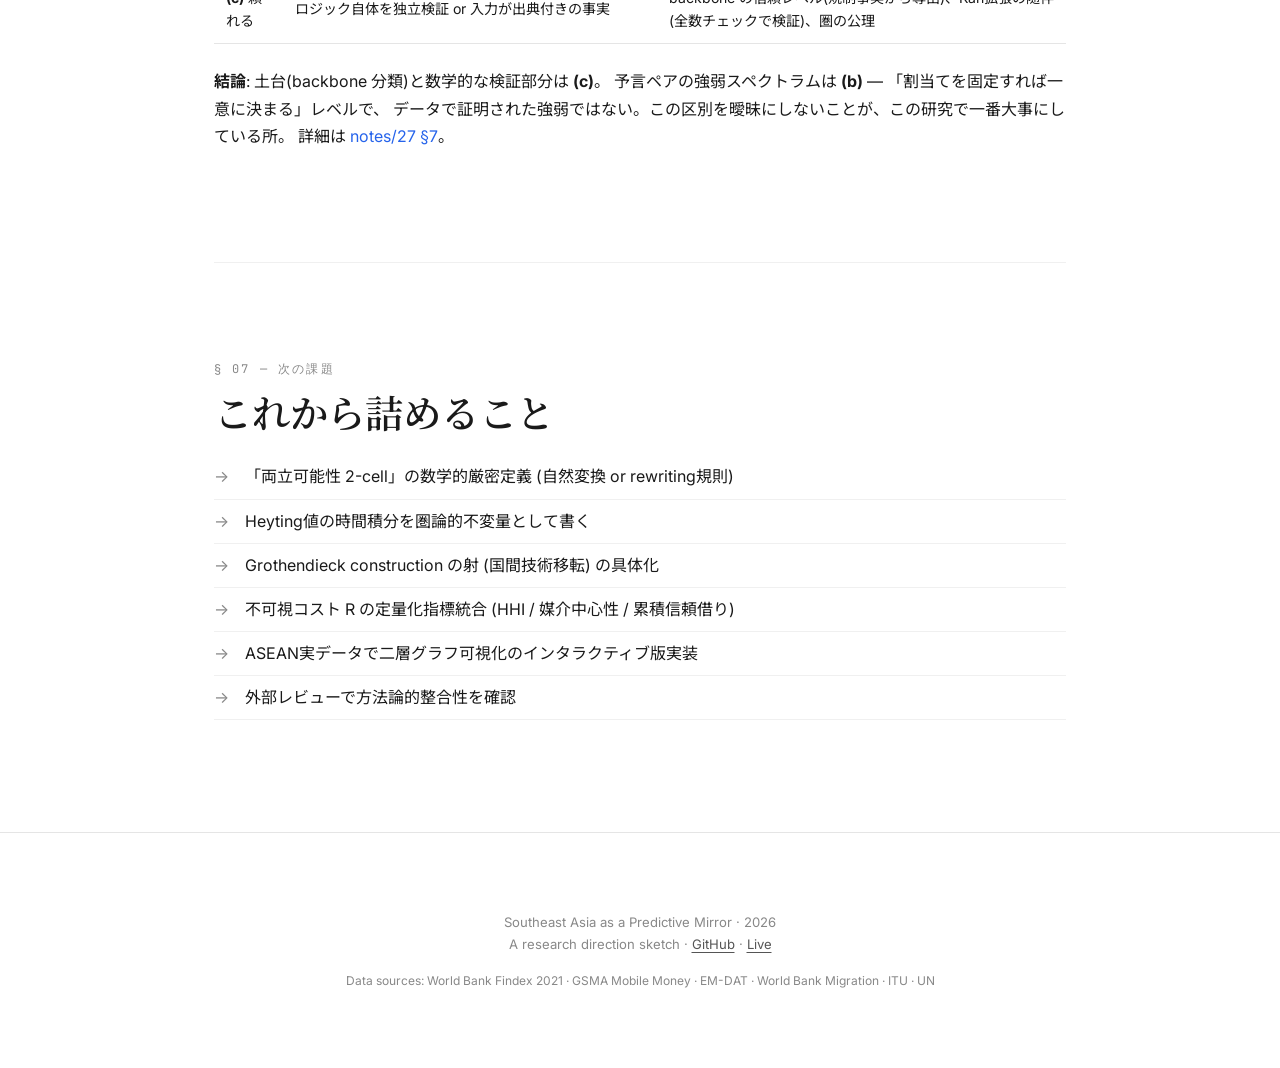
==== commit 276c622d: "docs: surface the structural conclusion as KEY FINDING 5 (the most honest one) Puts the project's st" ====
--- a/docs/index.html
+++ b/docs/index.html
@@ -217,8 +217,8 @@
 <!-- ============ KEY FINDINGS ============ -->
 <section id="findings">
   <span class="section-num">§ 04 — KEY FINDINGS · 主要発見</span>
-  <h2>本プロジェクトで見えた 4つのこと</h2>
-  <p class="lede">「東南アジアの脆弱性は先進国の予言」を支える 4 つの具体的発見。</p>
+  <h2>本プロジェクトで見えた 5つのこと</h2>
+  <p class="lede">「東南アジアの脆弱性は先進国の予言」を支える 5 つの具体的発見。発見5が実データで一番正直。</p>
 
   <div class="hypothesis">
     <span class="hyp-id">発見 1 · 律速逆転 (越境統合の代償)</span>
@@ -330,6 +330,32 @@
       Floridi-Jia-Tohmé 2025 の Kan 拡張ツールセットがそのまま転用可能。
       実装は <a href="petri.html#sheaf">Petri net §P6 (Sheaf)</a> / <a href="petri.html#monad">§P7 (Monad)</a> /
       <a href="temporal.html#translation-functor">時間軸 §T10 (翻訳関手)</a>。
+    </p>
+  </div>
+
+  <div class="hypothesis">
+    <span class="hyp-id">発見 5 · 脆弱性はスカラーでなく構造に乗る (実データ・一番正直)</span>
+    <h3>普及率で予測できない。支配するのは圏論的な「型」</h3>
+    <p class="punchline">
+      核の主張の一番素朴な形を実データに当てたら <strong>外れた</strong>:
+      金融包摂の水準 ↔ 集中度の相関は <strong>ρ ≈ −0.08(ほぼゼロ)</strong>。
+      backbone の<strong>型</strong>は包摂水準の分散を <strong>η² ≈ 0.004(≒0%)しか説明しない</strong>
+      = 型とスカラーは<strong>直交</strong>。
+      → 脆弱性を支配するのは普及率(スカラー)ではなく <strong>圏論的な構造(型)</strong>。
+    </p>
+    <p class="claim">
+      出典付きの実障害イベントで「どう壊れるか」を見ると、故障モードは<strong>2つの構造軸</strong>に分解される:
+      <strong>運用トポロジ</strong>(単一社 → 全停止 / 共有レール → 銀行別に分散)と
+      <strong>Heyting バックストップ型</strong>(民間 ⊤_priv → 利用者が損失 / 中銀・銀行 → system が吸収)。
+      どちらもスカラー普及率と無関係。<strong>圏論はここで元を取る</strong> —
+      「どう壊れ、誰が払うか」の不変量を、金融包摂統計が見えない所で名指しできる。
+    </p>
+    <p class="caveat" style="background:#fef2f2;border-left:3px solid #dc2626;padding:10px 14px;font-size:0.85rem;color:#52606d;">
+      <strong>正直な限界:</strong> n=8(国)・障害イベントは各セル数件で<strong>統計でなく図示レベル</strong>。
+      この n では2軸を分離しきれない。型間の障害<strong>頻度は主張しない</strong>(Bakong=0件は中銀の自己報告 +
+      英語報道過小 = 開示バイアス)。主張は「<strong>how/who(モード)</strong>」だけで「how often」は外す。
+      コード: <a href="https://github.com/hajimedayo328/southeast-asia-fragility/blob/main/src/h_petri/empirical/" target="_blank">src/h_petri/empirical/</a>
+      (データは World Bank Findex API で再検証、集中度は中信頼)。
     </p>
   </div>
 </section>
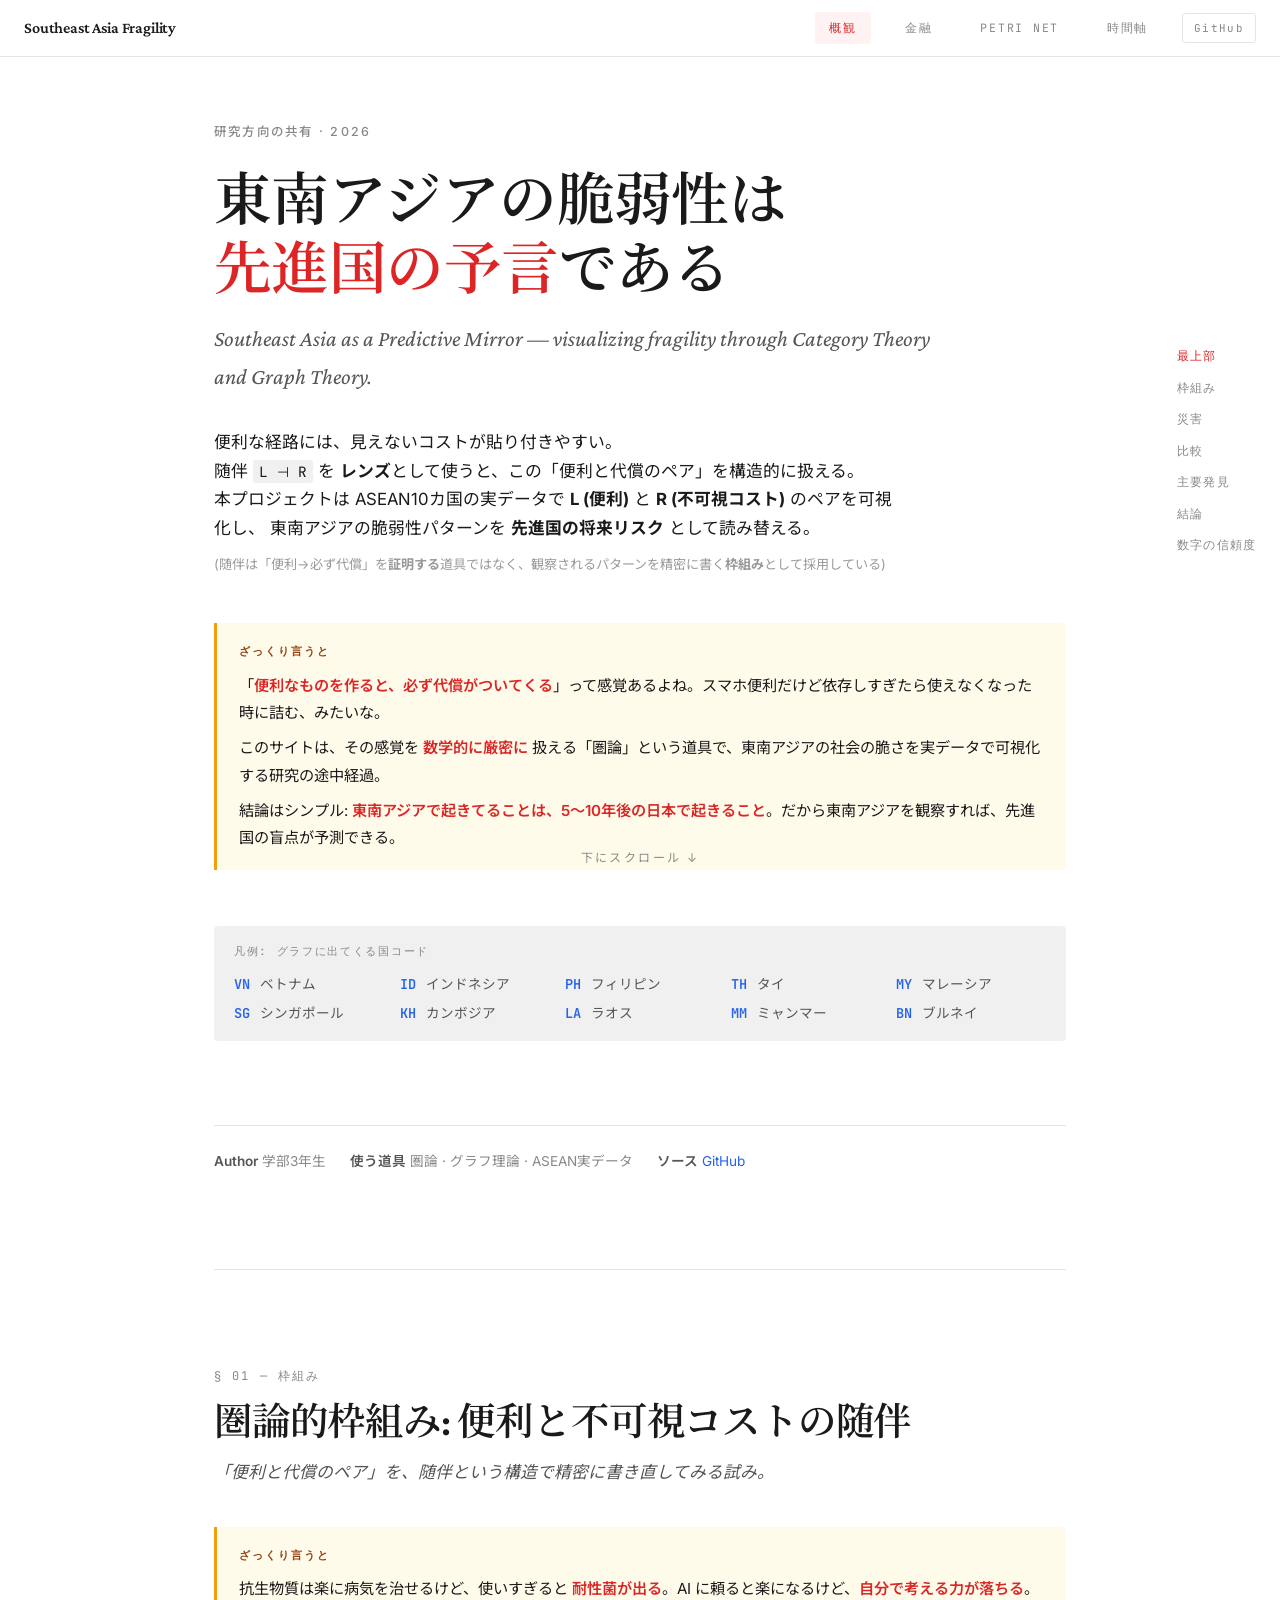
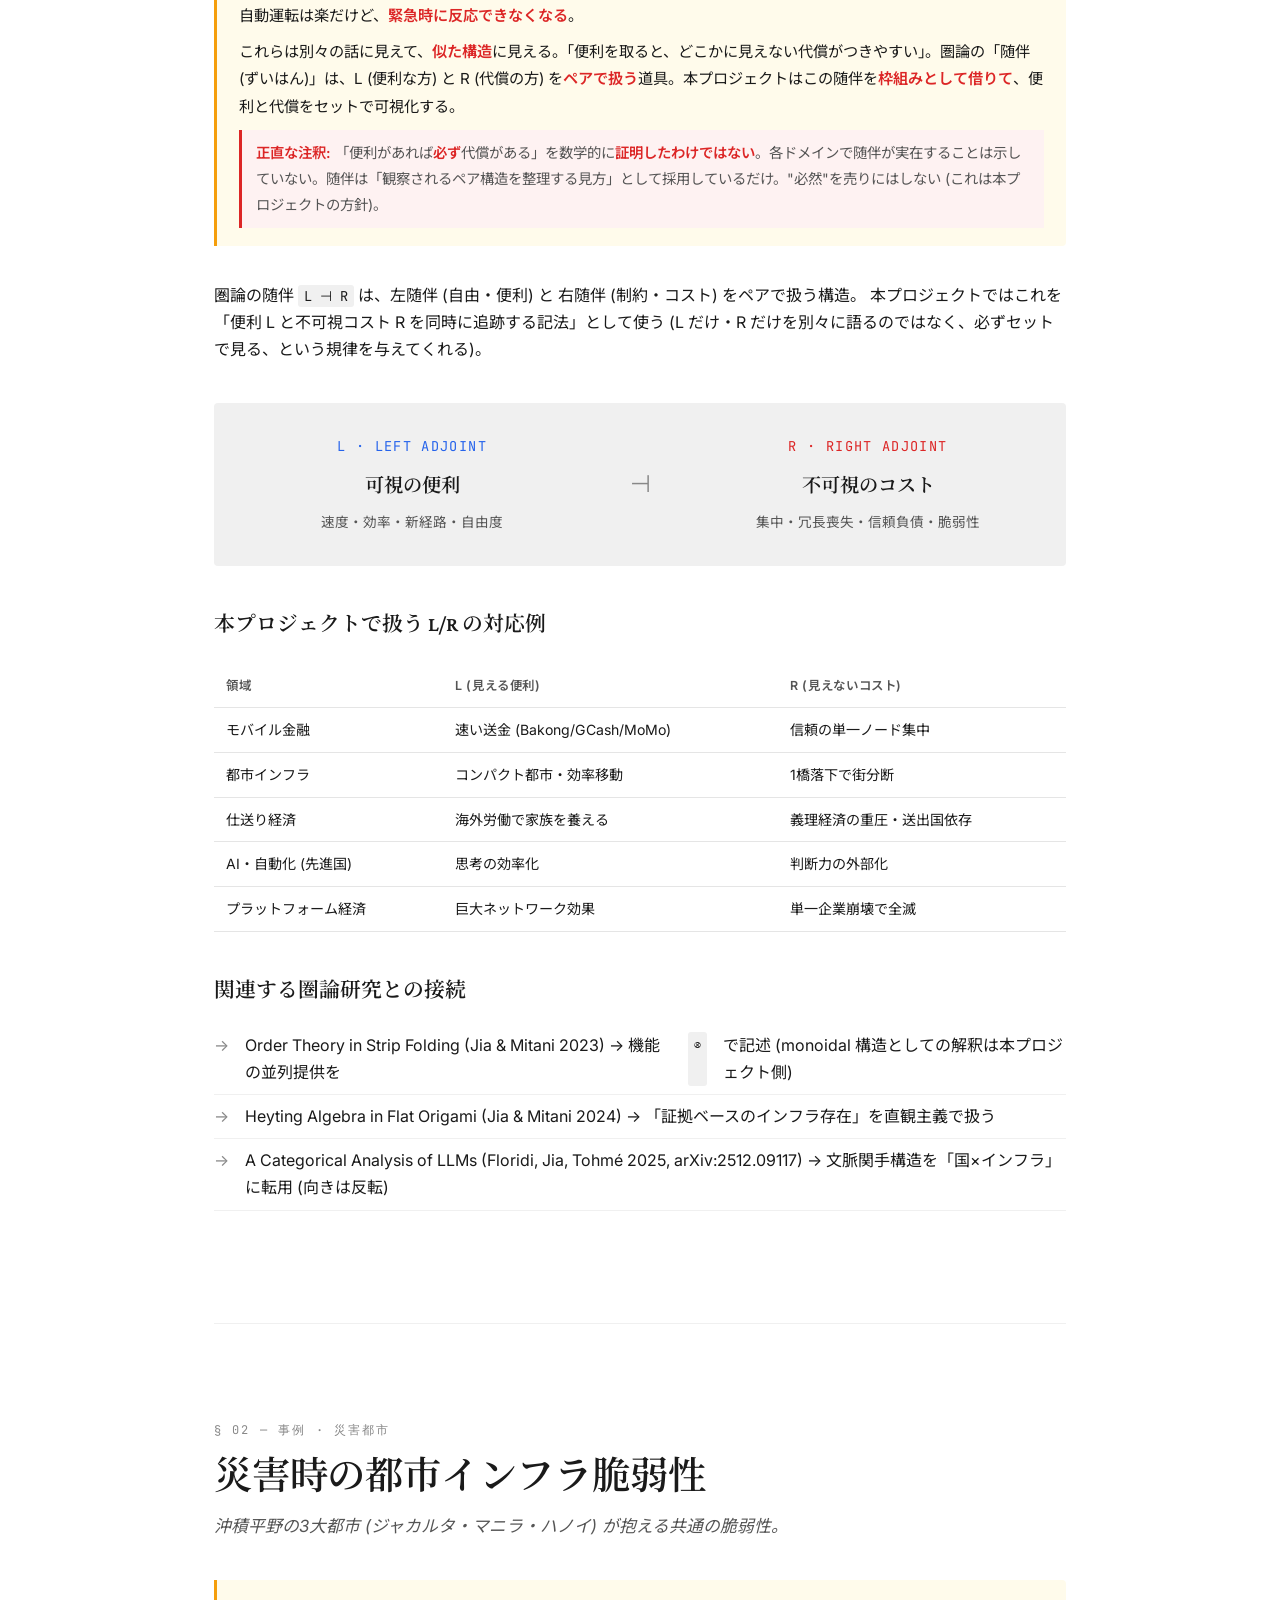
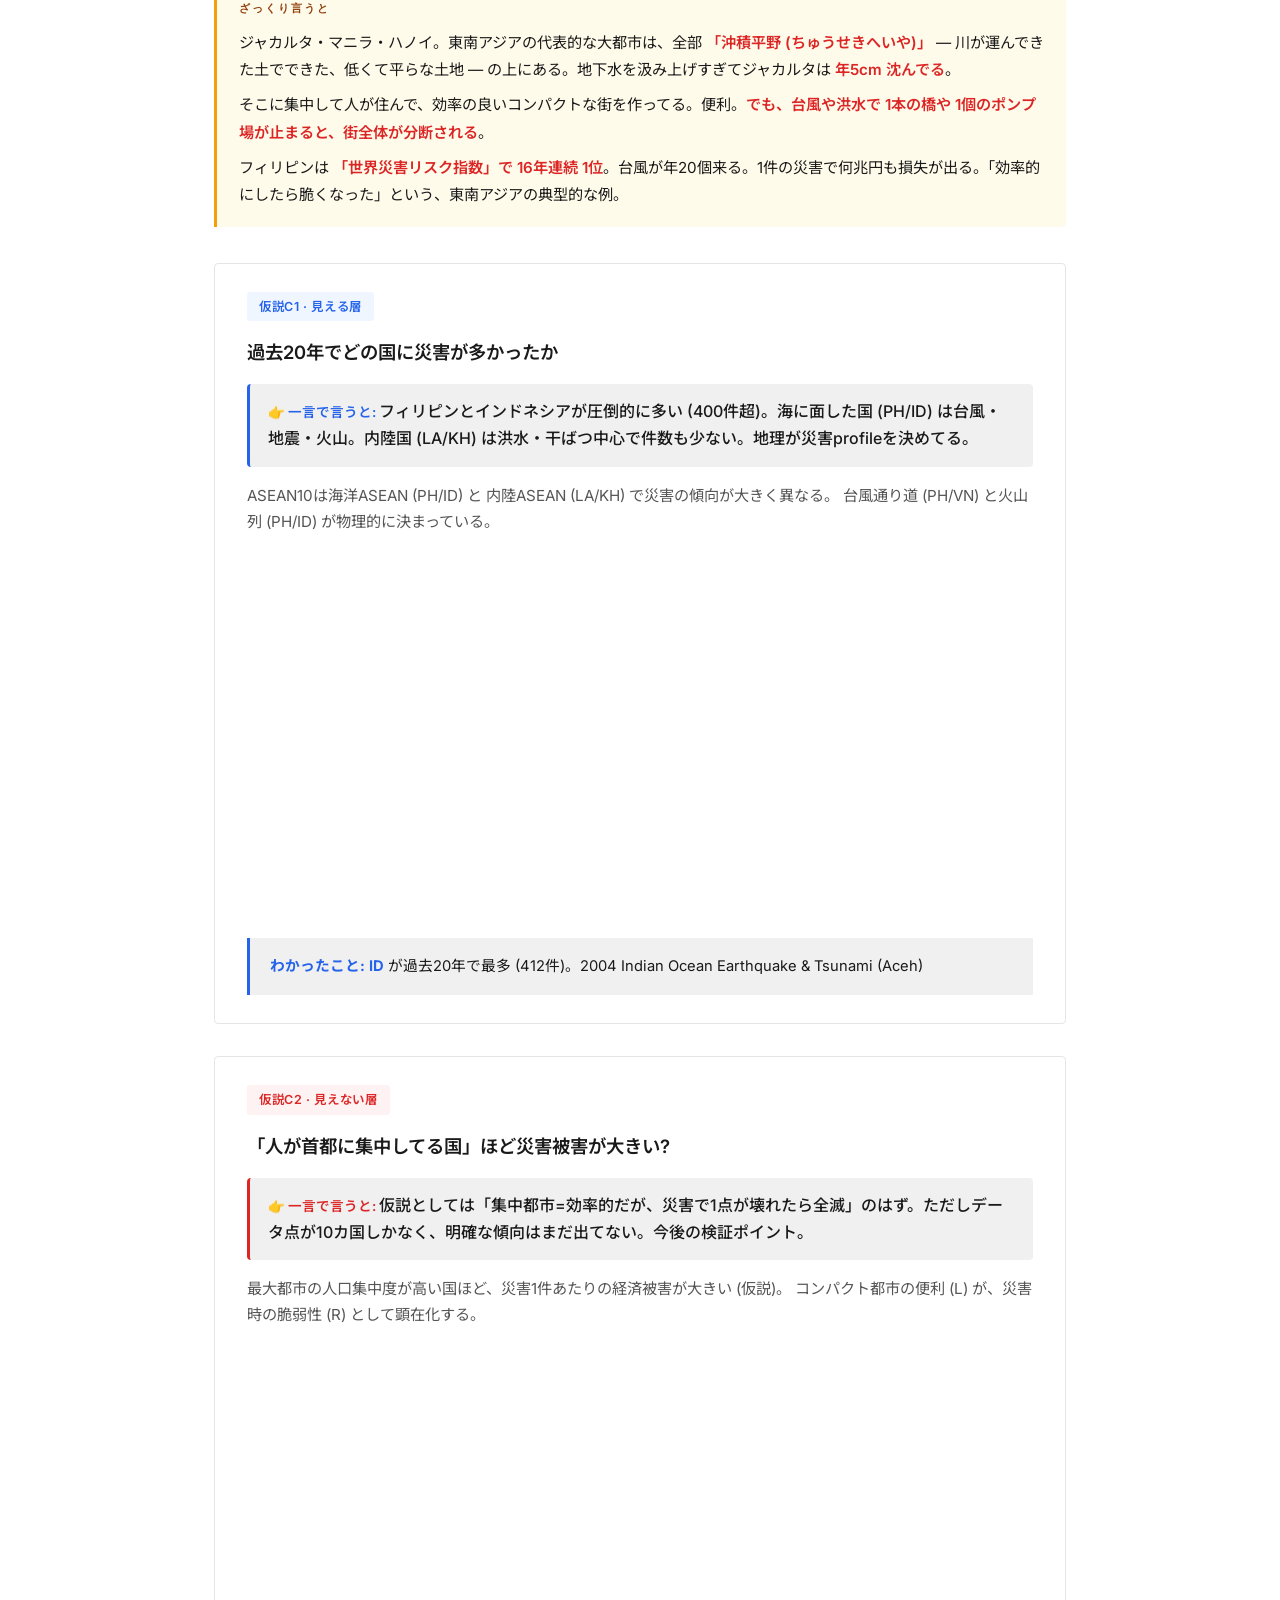
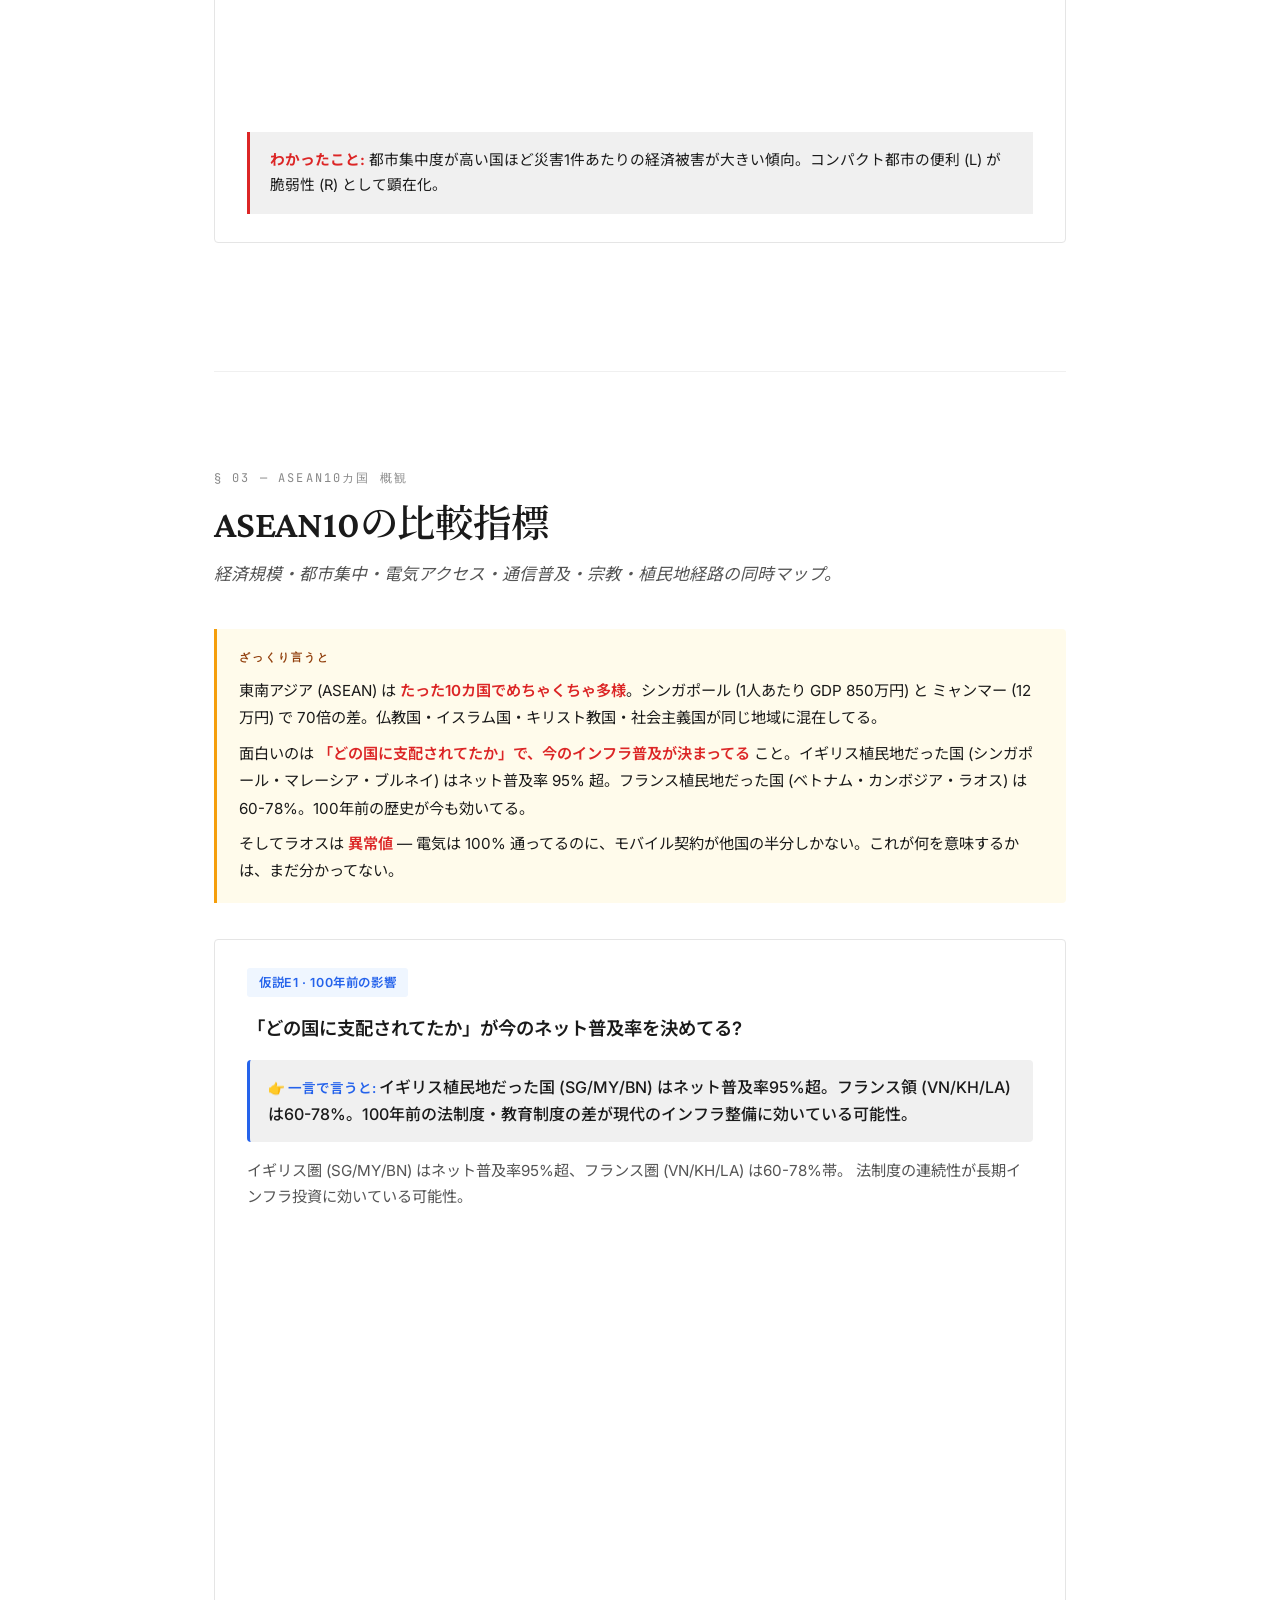
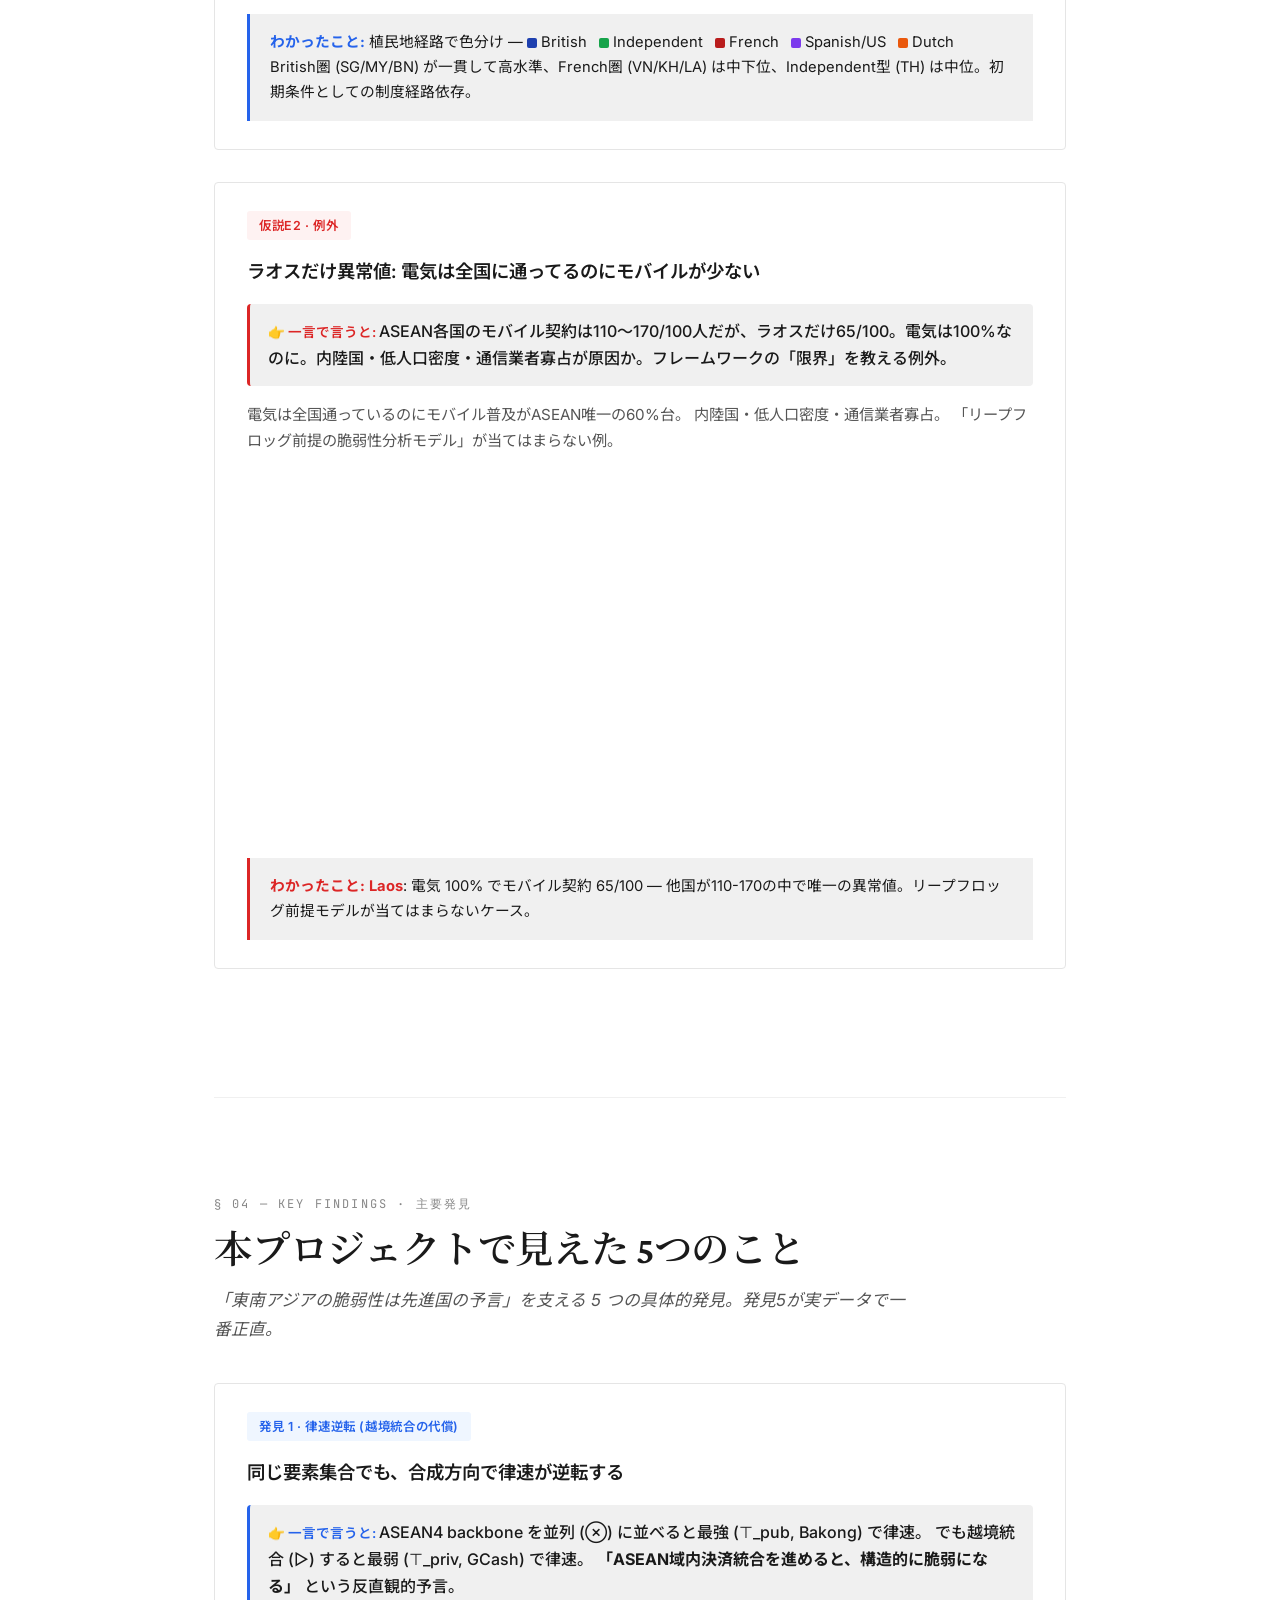
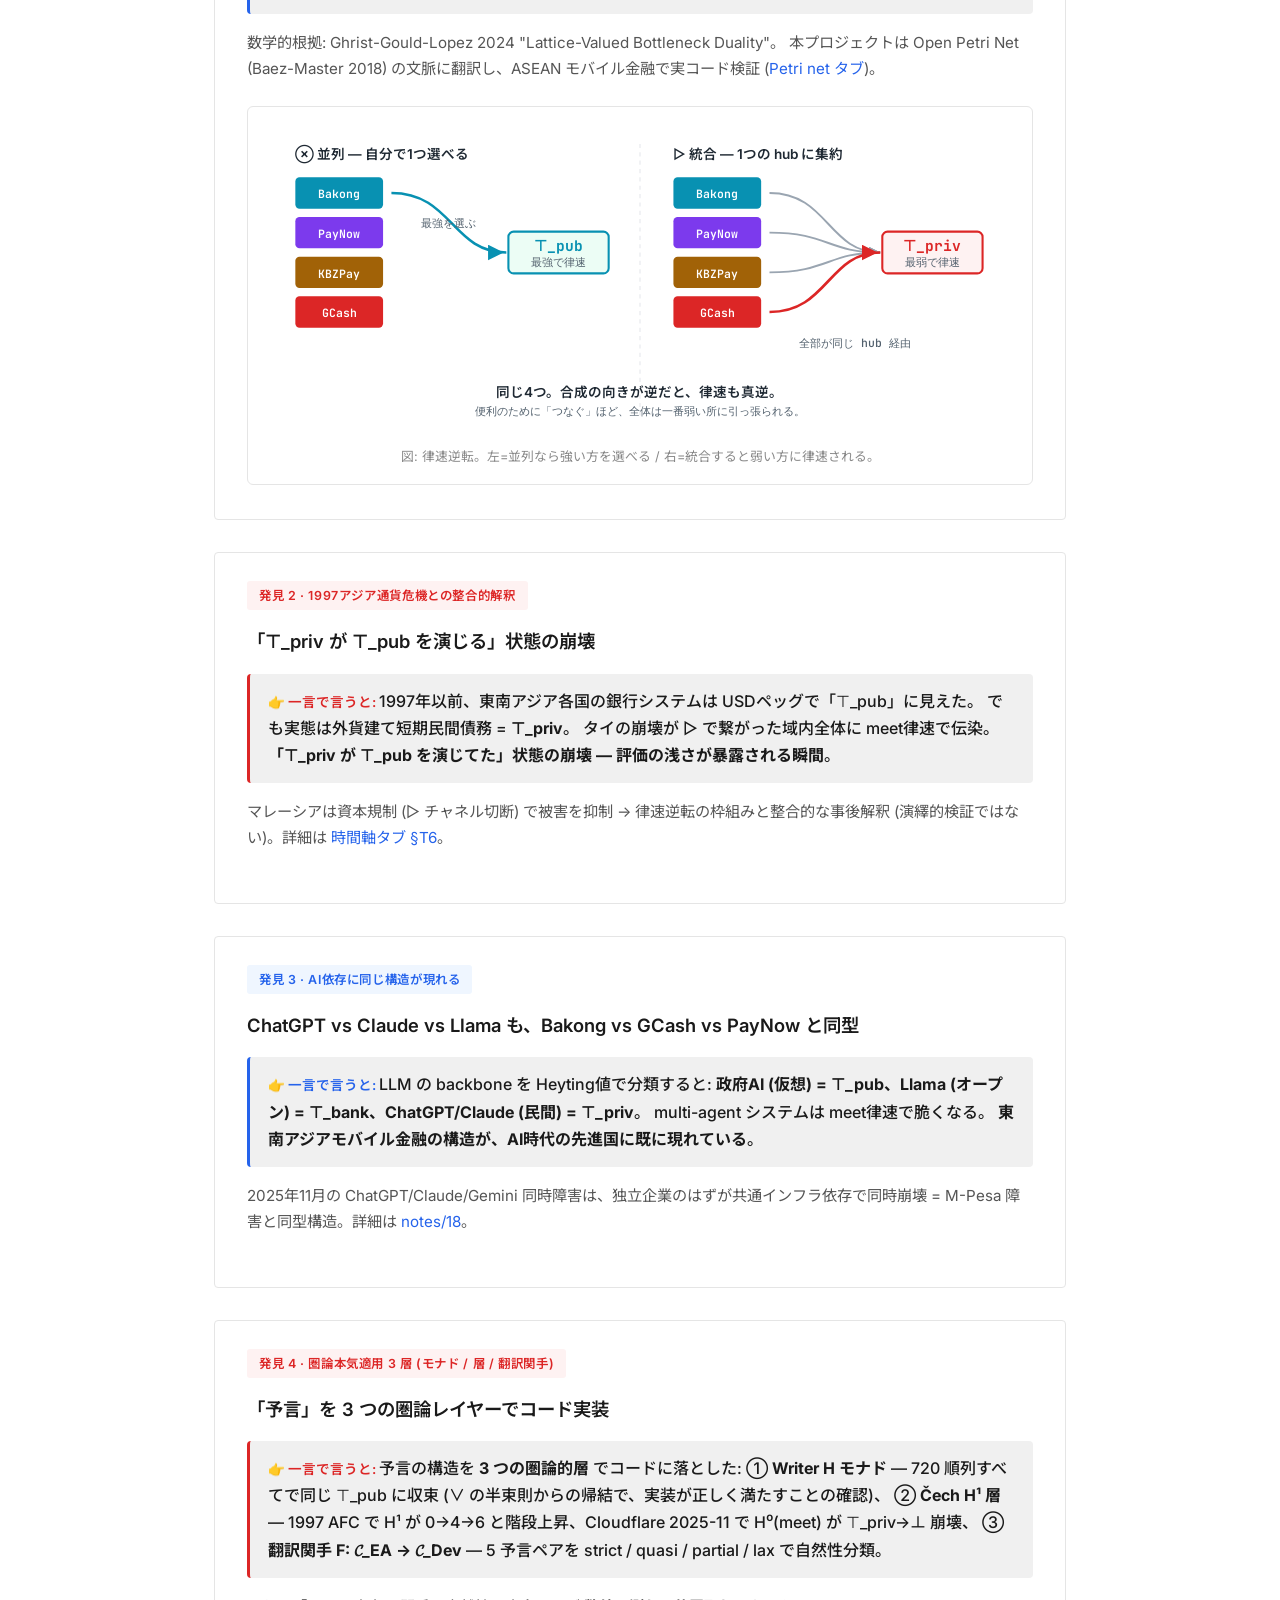
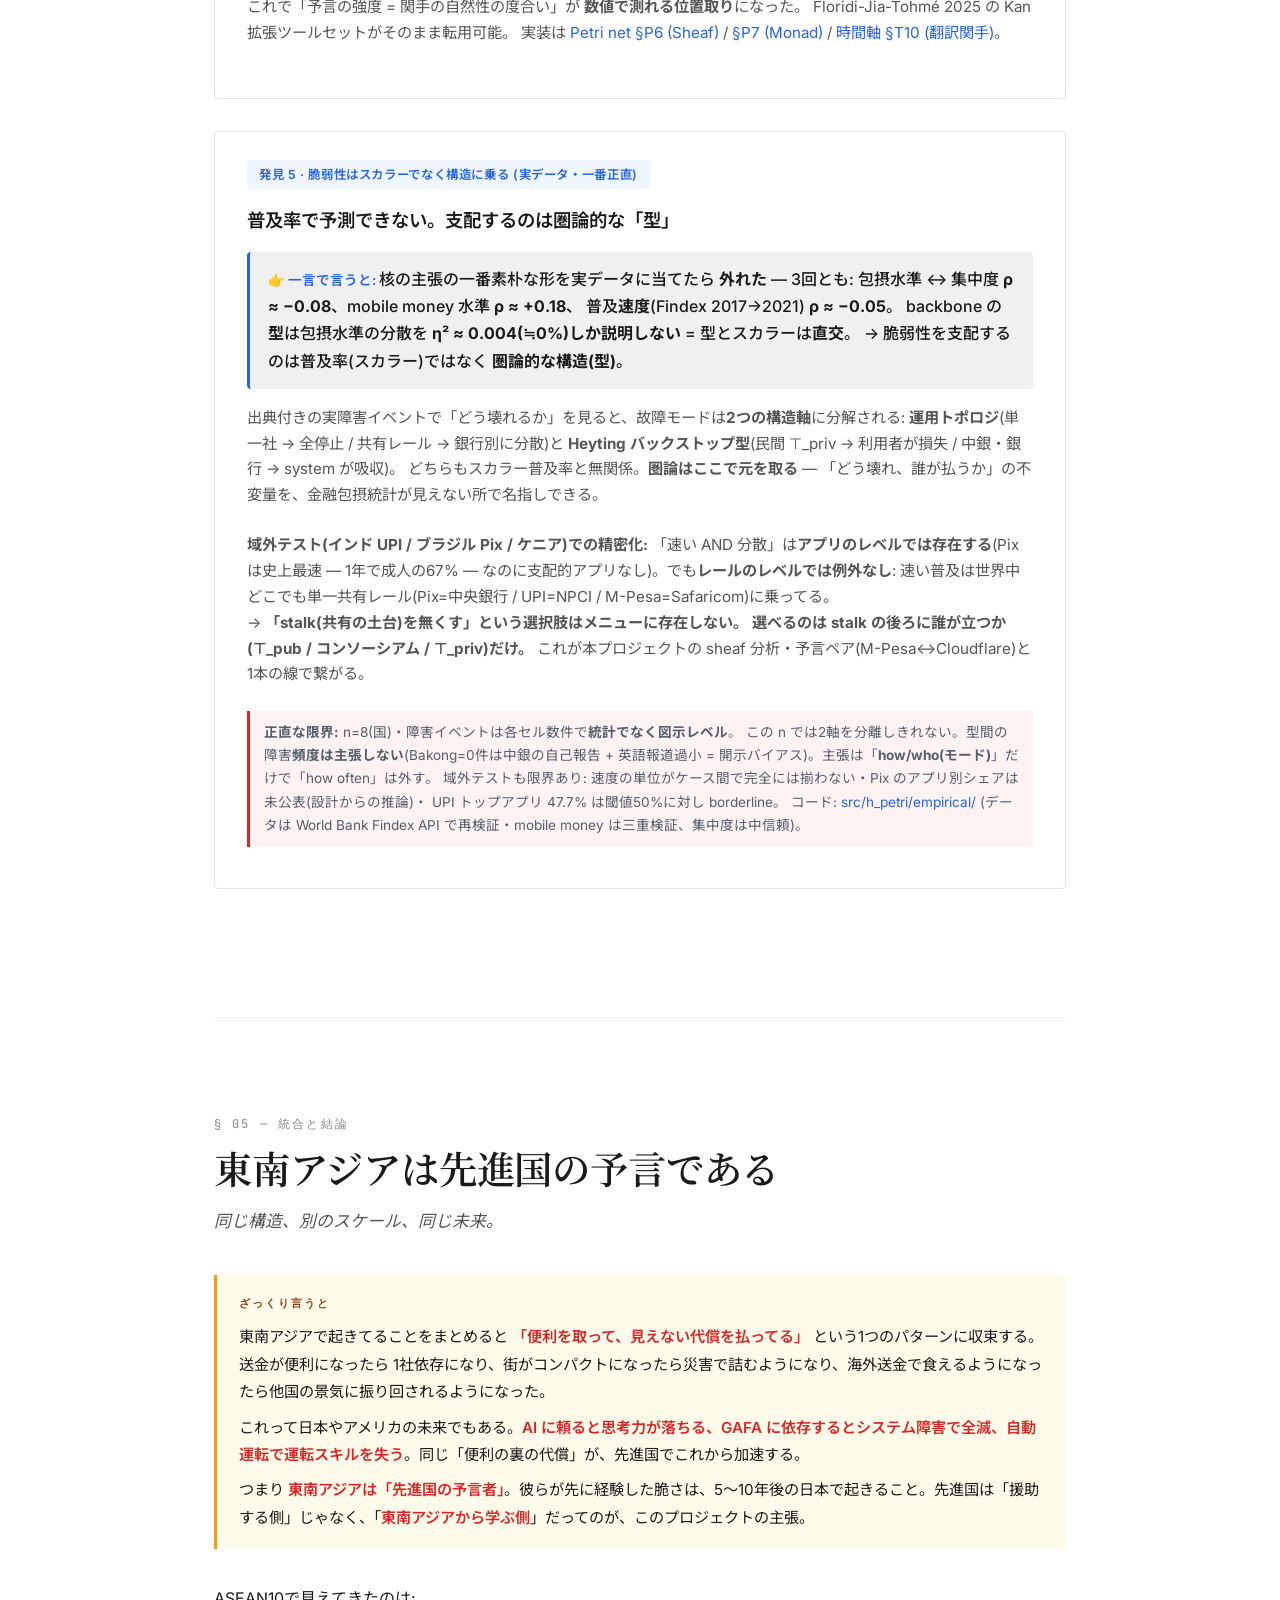
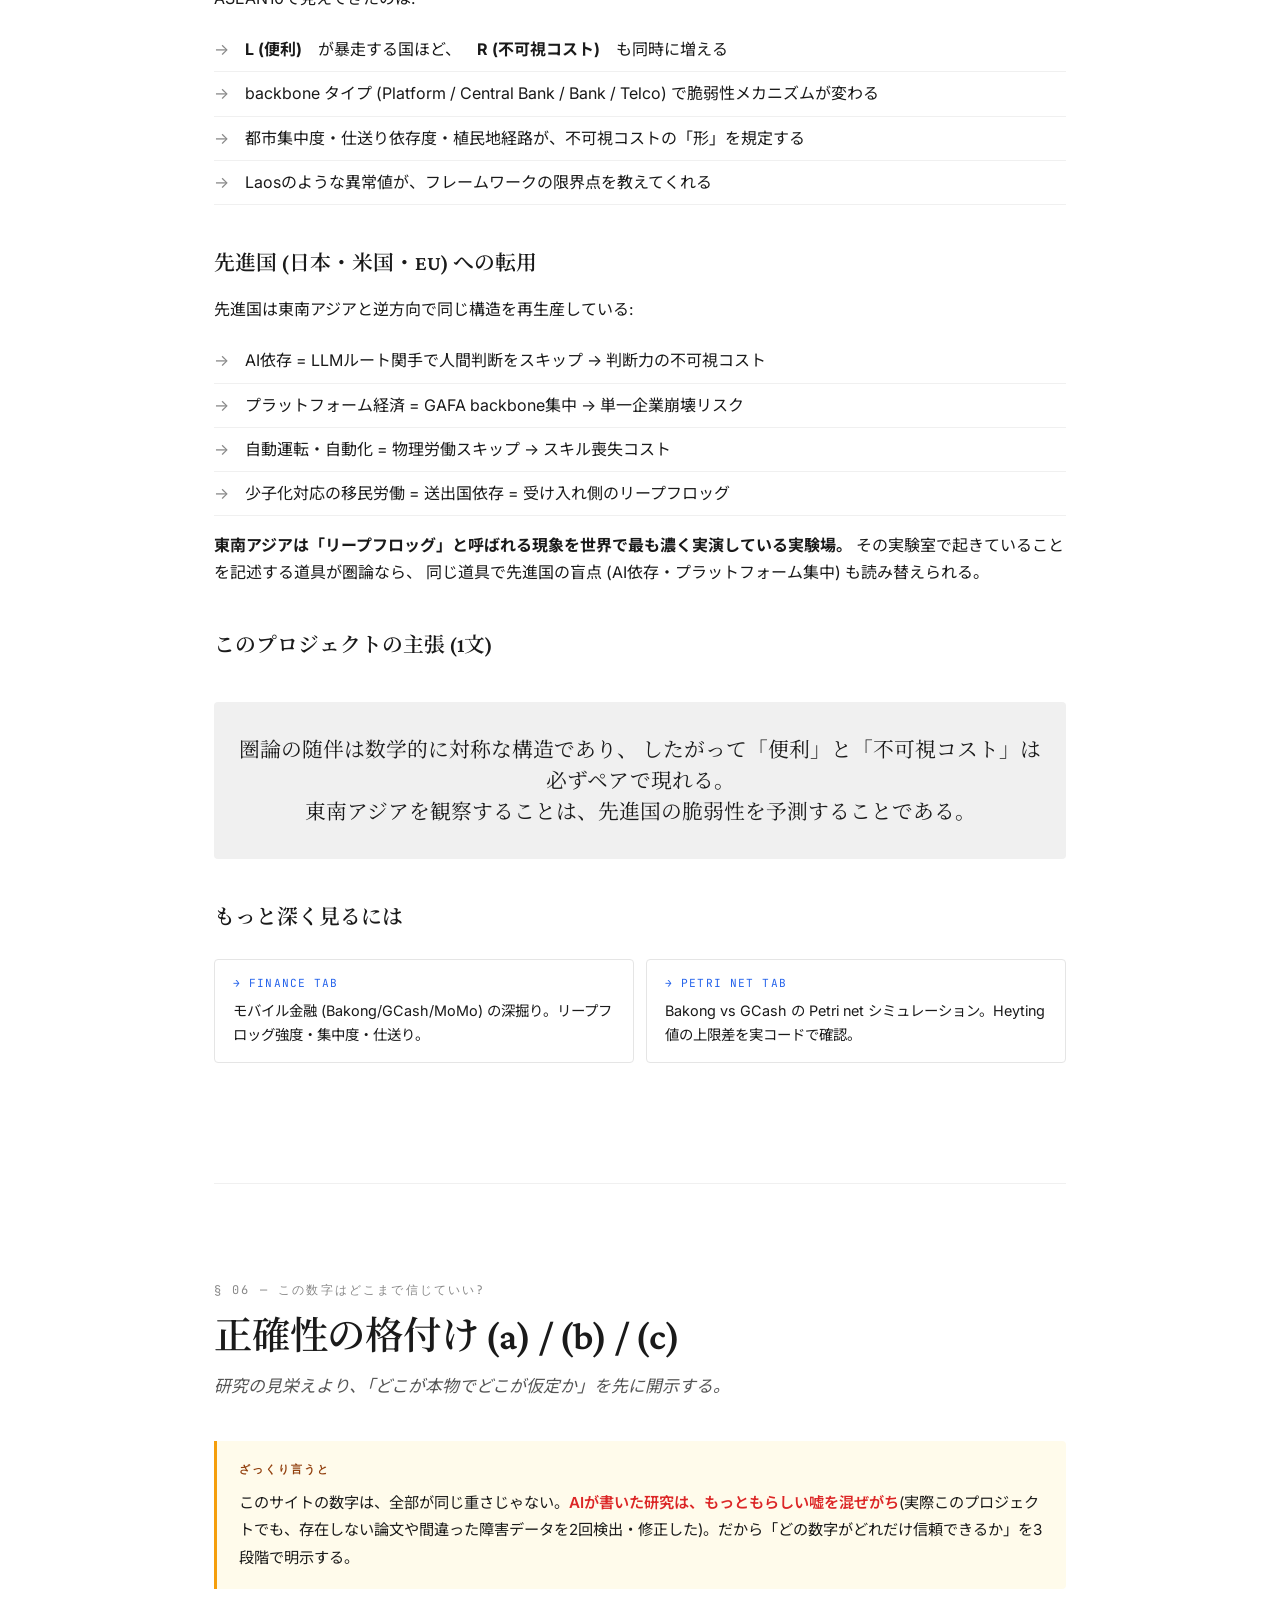
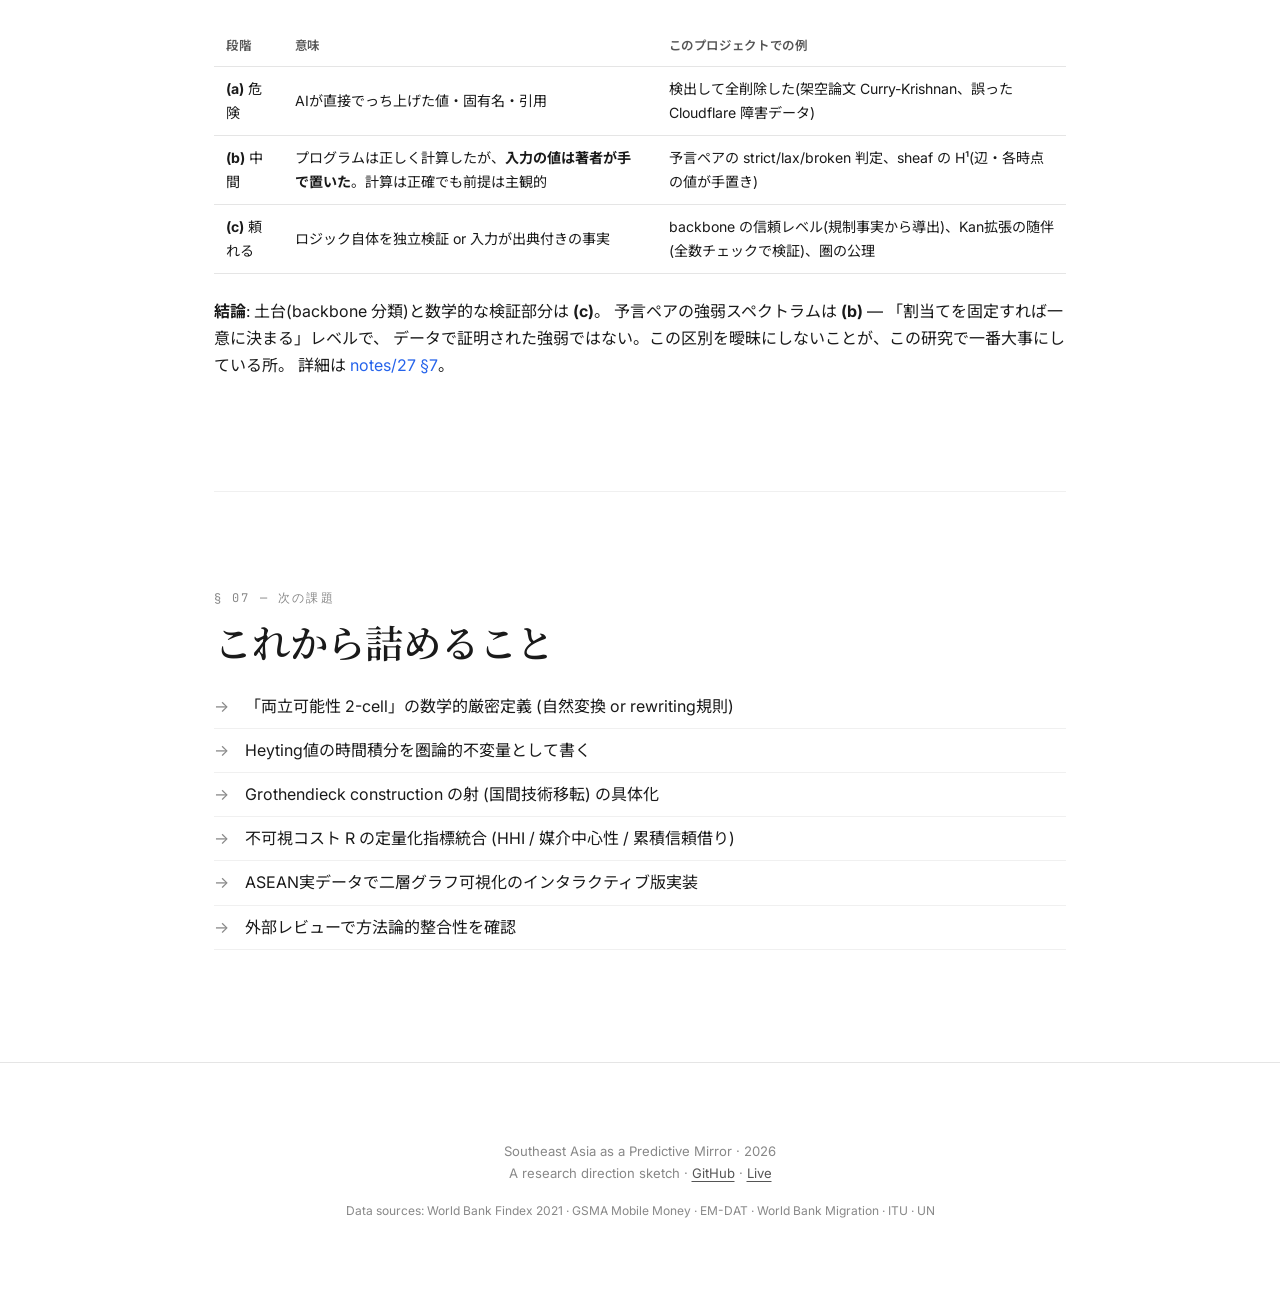
==== commit f43edb56: "docs: surface the refined empirical conclusion on Pages (Finding 5 + T3-B) index.html Finding 5: pun" ====
--- a/docs/index.html
+++ b/docs/index.html
@@ -337,8 +337,9 @@
     <span class="hyp-id">発見 5 · 脆弱性はスカラーでなく構造に乗る (実データ・一番正直)</span>
     <h3>普及率で予測できない。支配するのは圏論的な「型」</h3>
     <p class="punchline">
-      核の主張の一番素朴な形を実データに当てたら <strong>外れた</strong>:
-      金融包摂の水準 ↔ 集中度の相関は <strong>ρ ≈ −0.08(ほぼゼロ)</strong>。
+      核の主張の一番素朴な形を実データに当てたら <strong>外れた</strong> — 3回とも:
+      包摂水準 ↔ 集中度 <strong>ρ ≈ −0.08</strong>、mobile money 水準 <strong>ρ ≈ +0.18</strong>、
+      普及<strong>速度</strong>(Findex 2017→2021) <strong>ρ ≈ −0.05</strong>。
       backbone の<strong>型</strong>は包摂水準の分散を <strong>η² ≈ 0.004(≒0%)しか説明しない</strong>
       = 型とスカラーは<strong>直交</strong>。
       → 脆弱性を支配するのは普及率(スカラー)ではなく <strong>圏論的な構造(型)</strong>。
@@ -350,12 +351,23 @@
       どちらもスカラー普及率と無関係。<strong>圏論はここで元を取る</strong> —
       「どう壊れ、誰が払うか」の不変量を、金融包摂統計が見えない所で名指しできる。
     </p>
+    <p class="claim">
+      <strong>域外テスト(インド UPI / ブラジル Pix / ケニア)での精密化:</strong>
+      「速い AND 分散」は<strong>アプリのレベルでは存在する</strong>(Pix は史上最速 —
+      1年で成人の67% — なのに支配的アプリなし)。でも<strong>レールのレベルでは例外なし</strong>:
+      速い普及は世界中どこでも単一共有レール(Pix=中央銀行 / UPI=NPCI / M-Pesa=Safaricom)に乗ってる。
+      <br>→ <strong>「stalk(共有の土台)を無くす」という選択肢はメニューに存在しない。
+      選べるのは stalk の後ろに誰が立つか(⊤_pub / コンソーシアム / ⊤_priv)だけ。</strong>
+      これが本プロジェクトの sheaf 分析・予言ペア(M-Pesa↔Cloudflare)と1本の線で繋がる。
+    </p>
     <p class="caveat" style="background:#fef2f2;border-left:3px solid #dc2626;padding:10px 14px;font-size:0.85rem;color:#52606d;">
       <strong>正直な限界:</strong> n=8(国)・障害イベントは各セル数件で<strong>統計でなく図示レベル</strong>。
       この n では2軸を分離しきれない。型間の障害<strong>頻度は主張しない</strong>(Bakong=0件は中銀の自己報告 +
       英語報道過小 = 開示バイアス)。主張は「<strong>how/who(モード)</strong>」だけで「how often」は外す。
+      域外テストも限界あり: 速度の単位がケース間で完全には揃わない・Pix のアプリ別シェアは未公表(設計からの推論)・
+      UPI トップアプリ 47.7% は閾値50%に対し borderline。
       コード: <a href="https://github.com/hajimedayo328/southeast-asia-fragility/blob/main/src/h_petri/empirical/" target="_blank">src/h_petri/empirical/</a>
-      (データは World Bank Findex API で再検証、集中度は中信頼)。
+      (データは World Bank Findex API で再検証・mobile money は三重検証、集中度は中信頼)。
     </p>
   </div>
 </section>
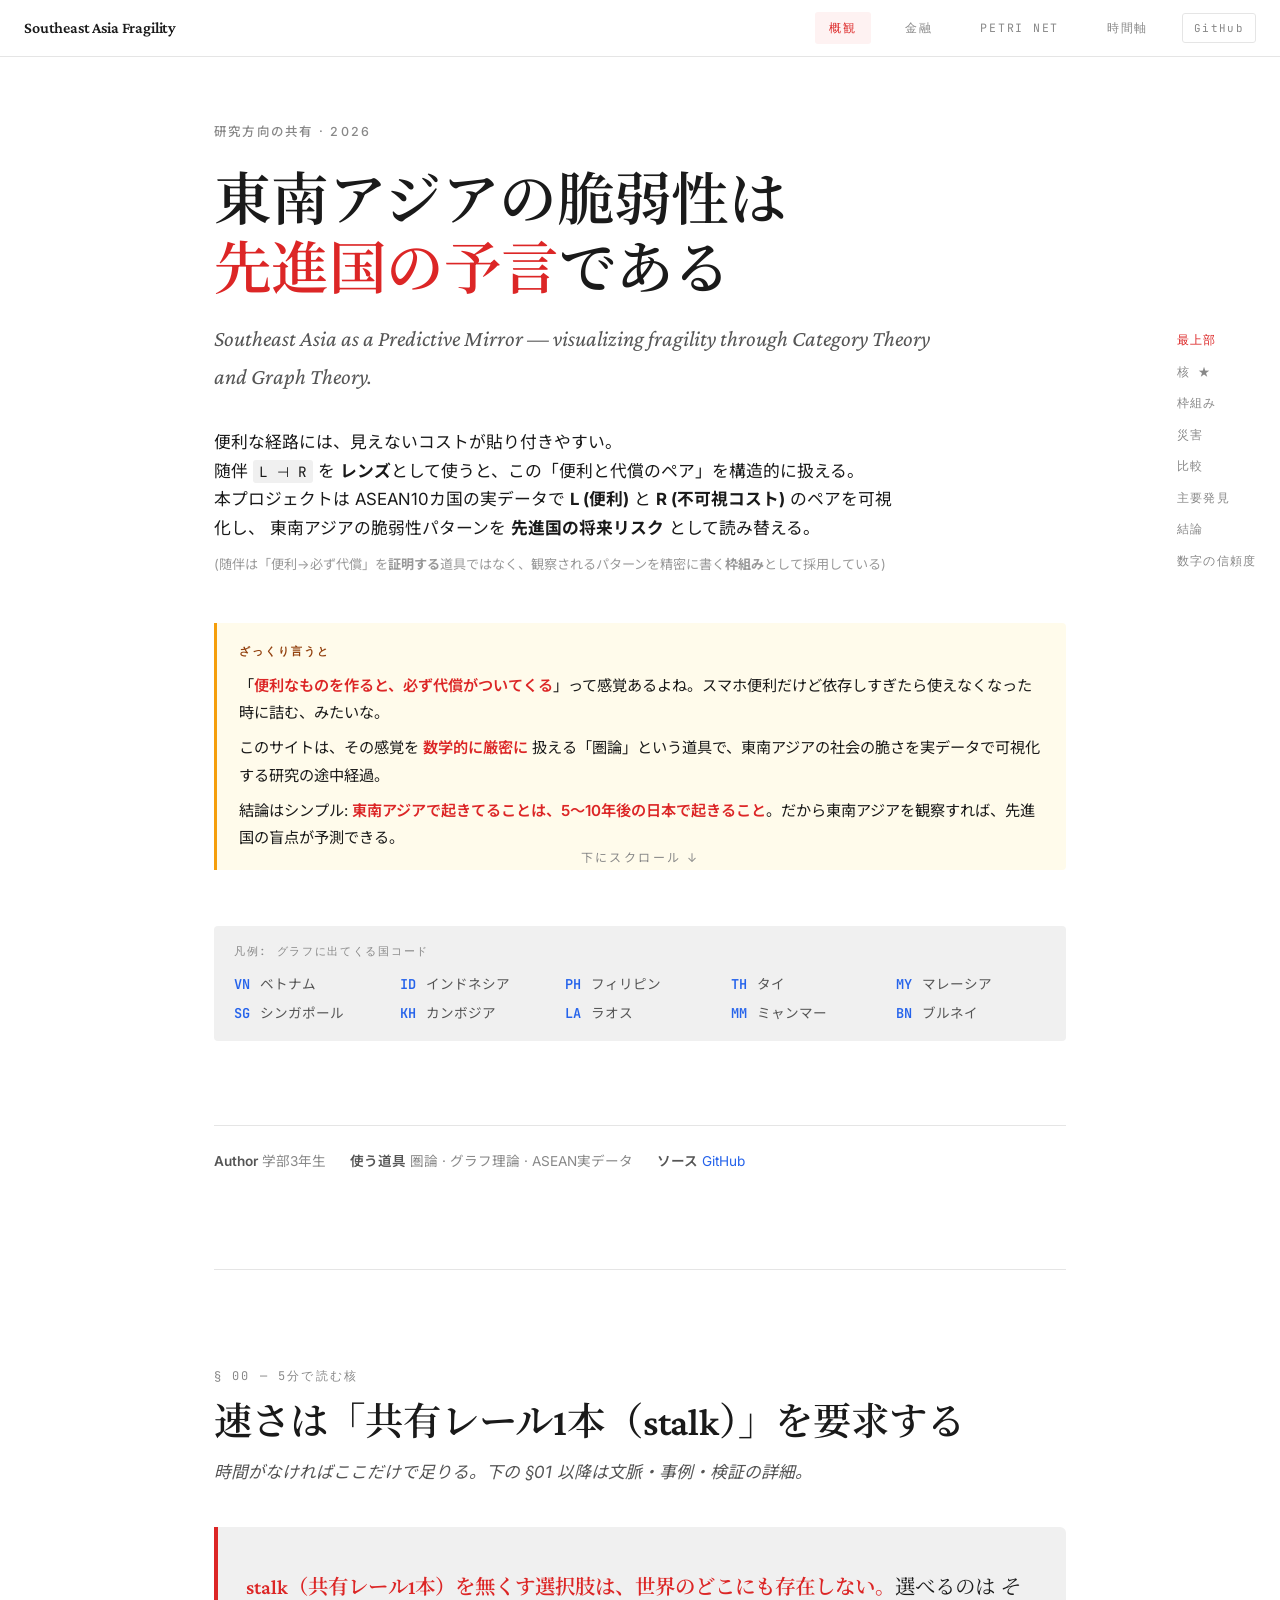
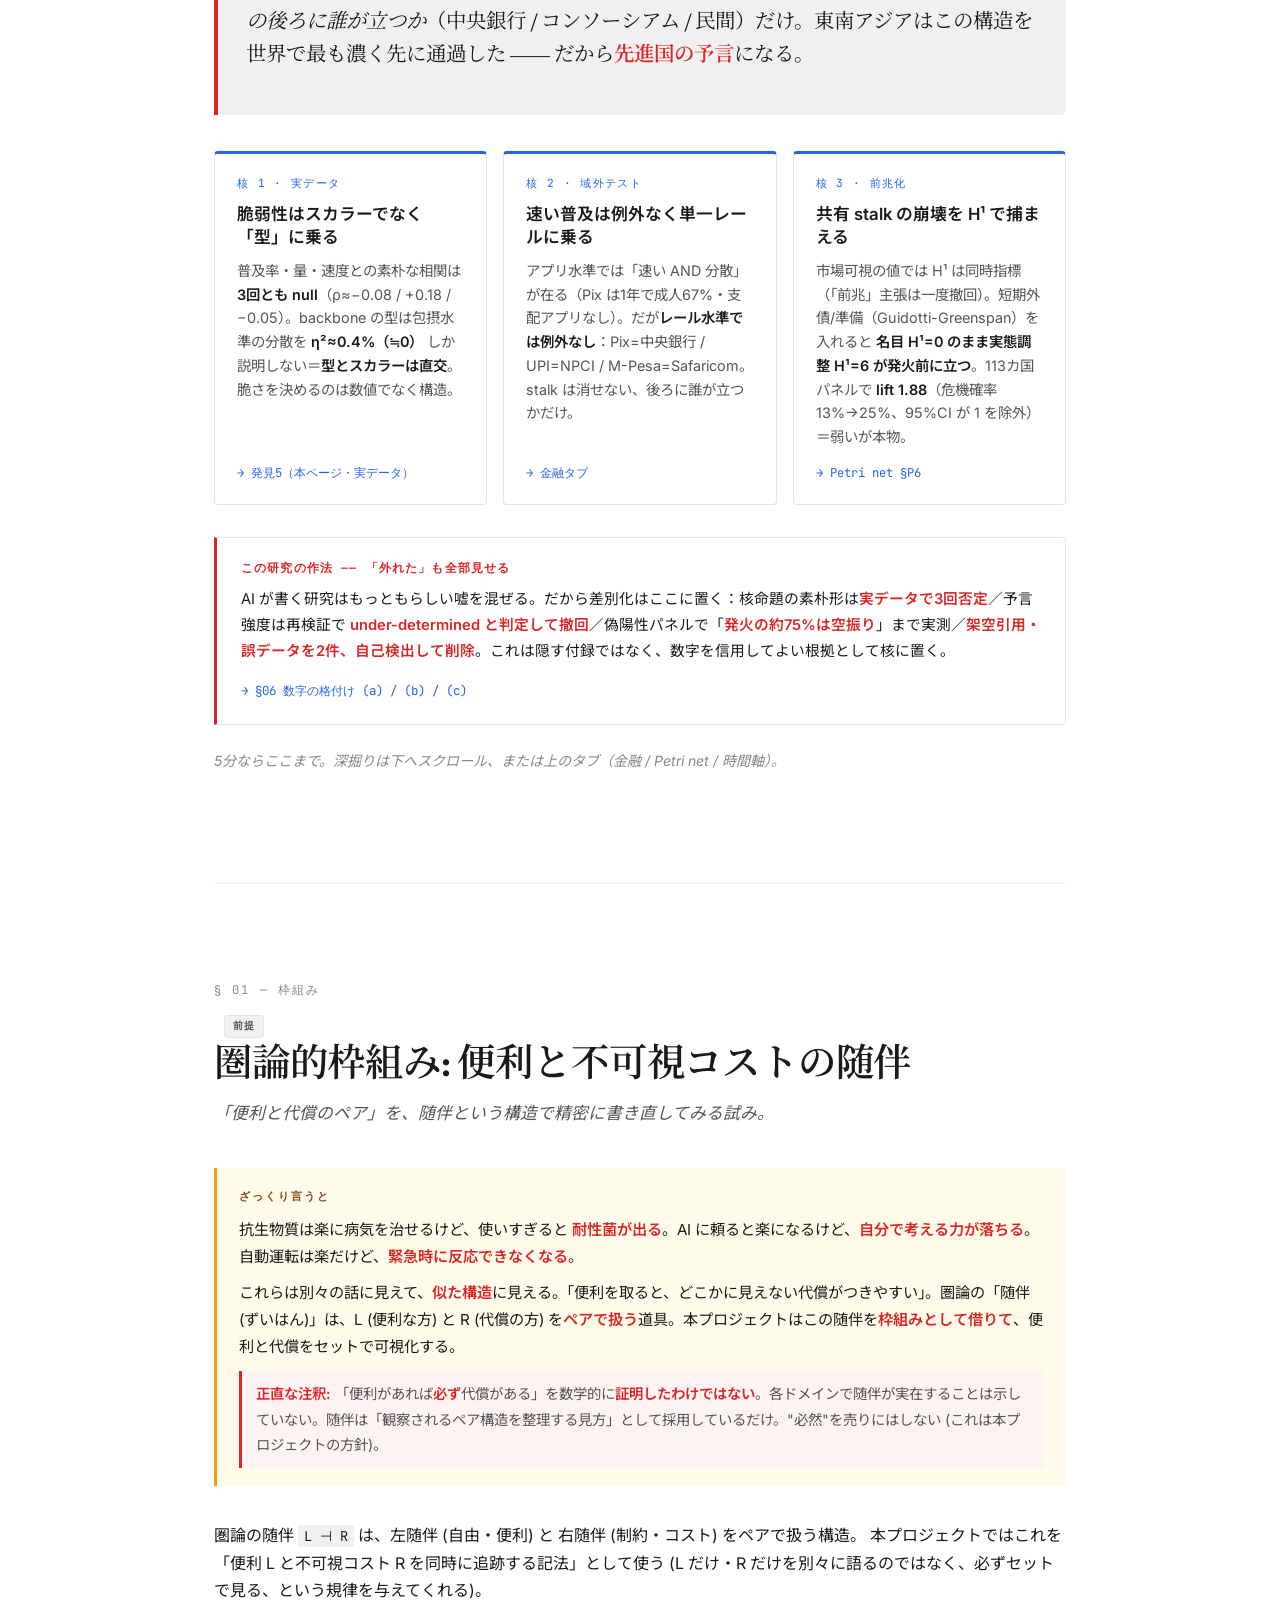
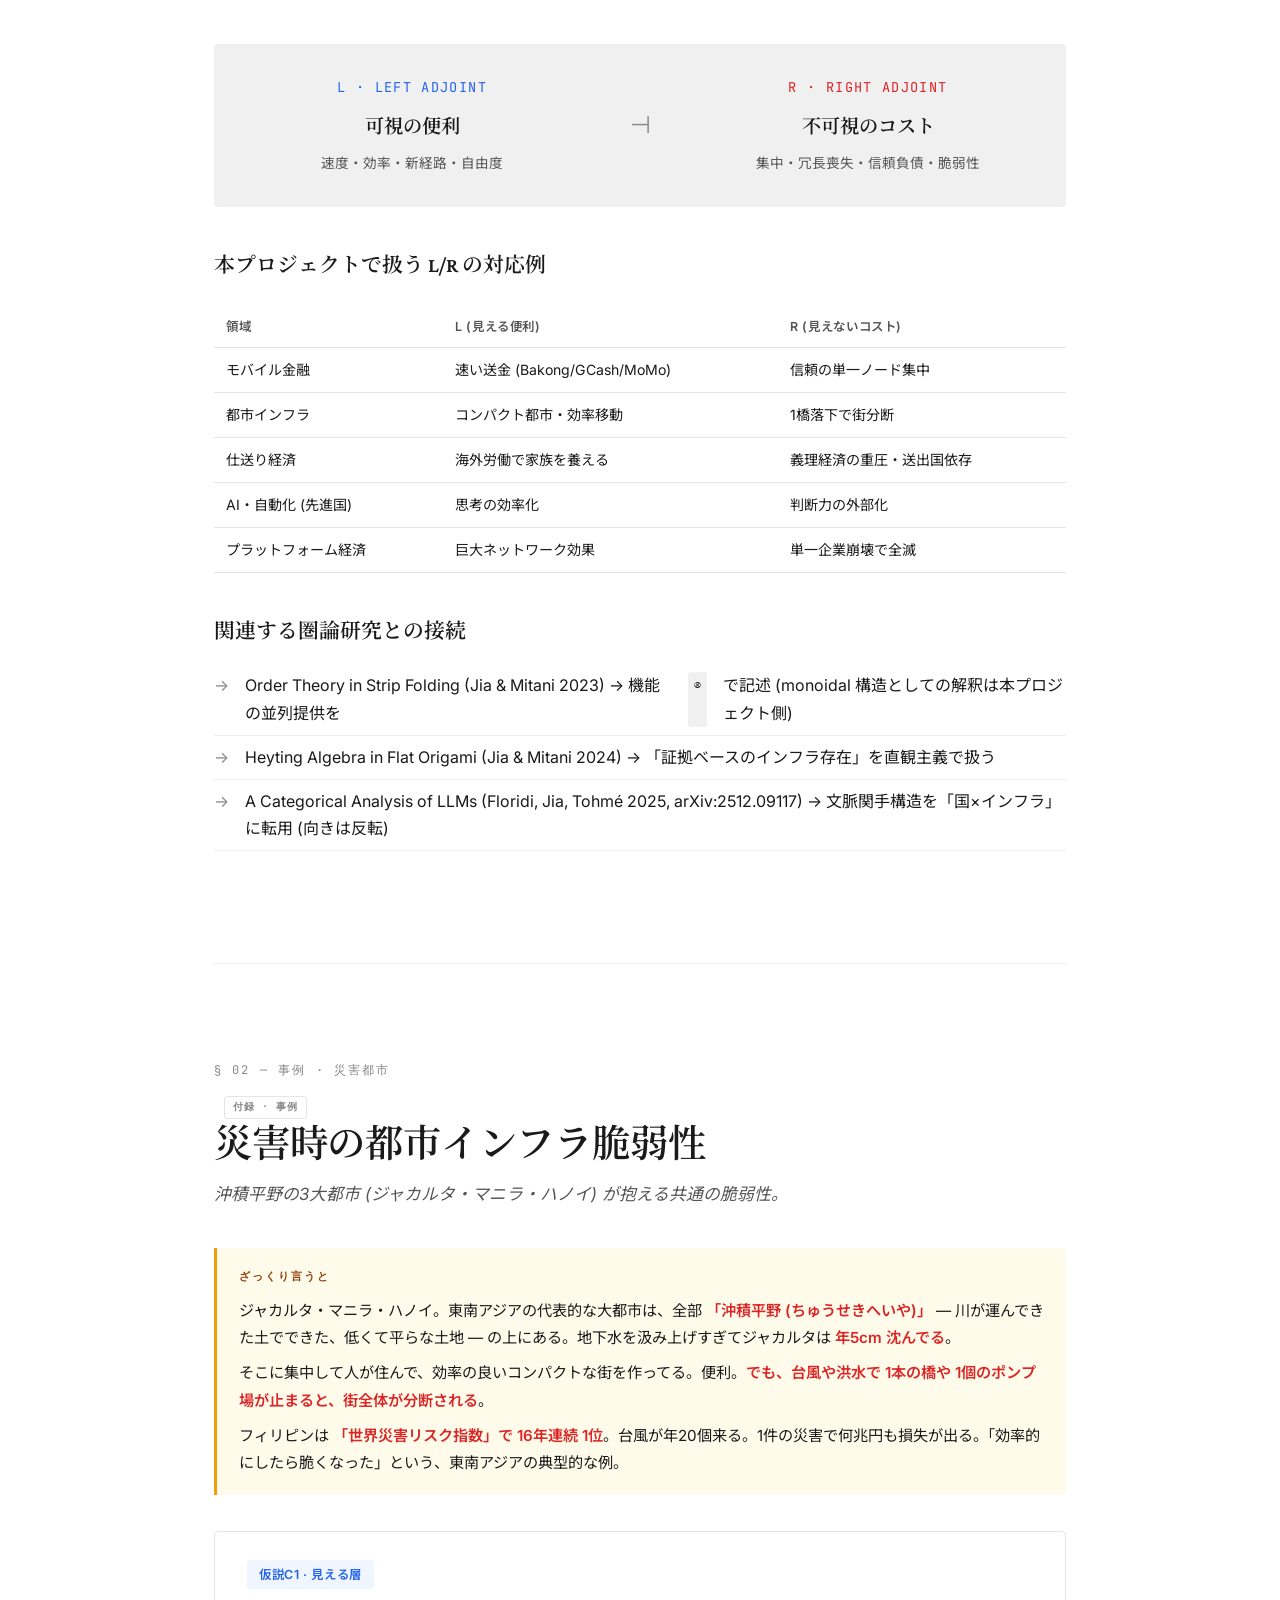
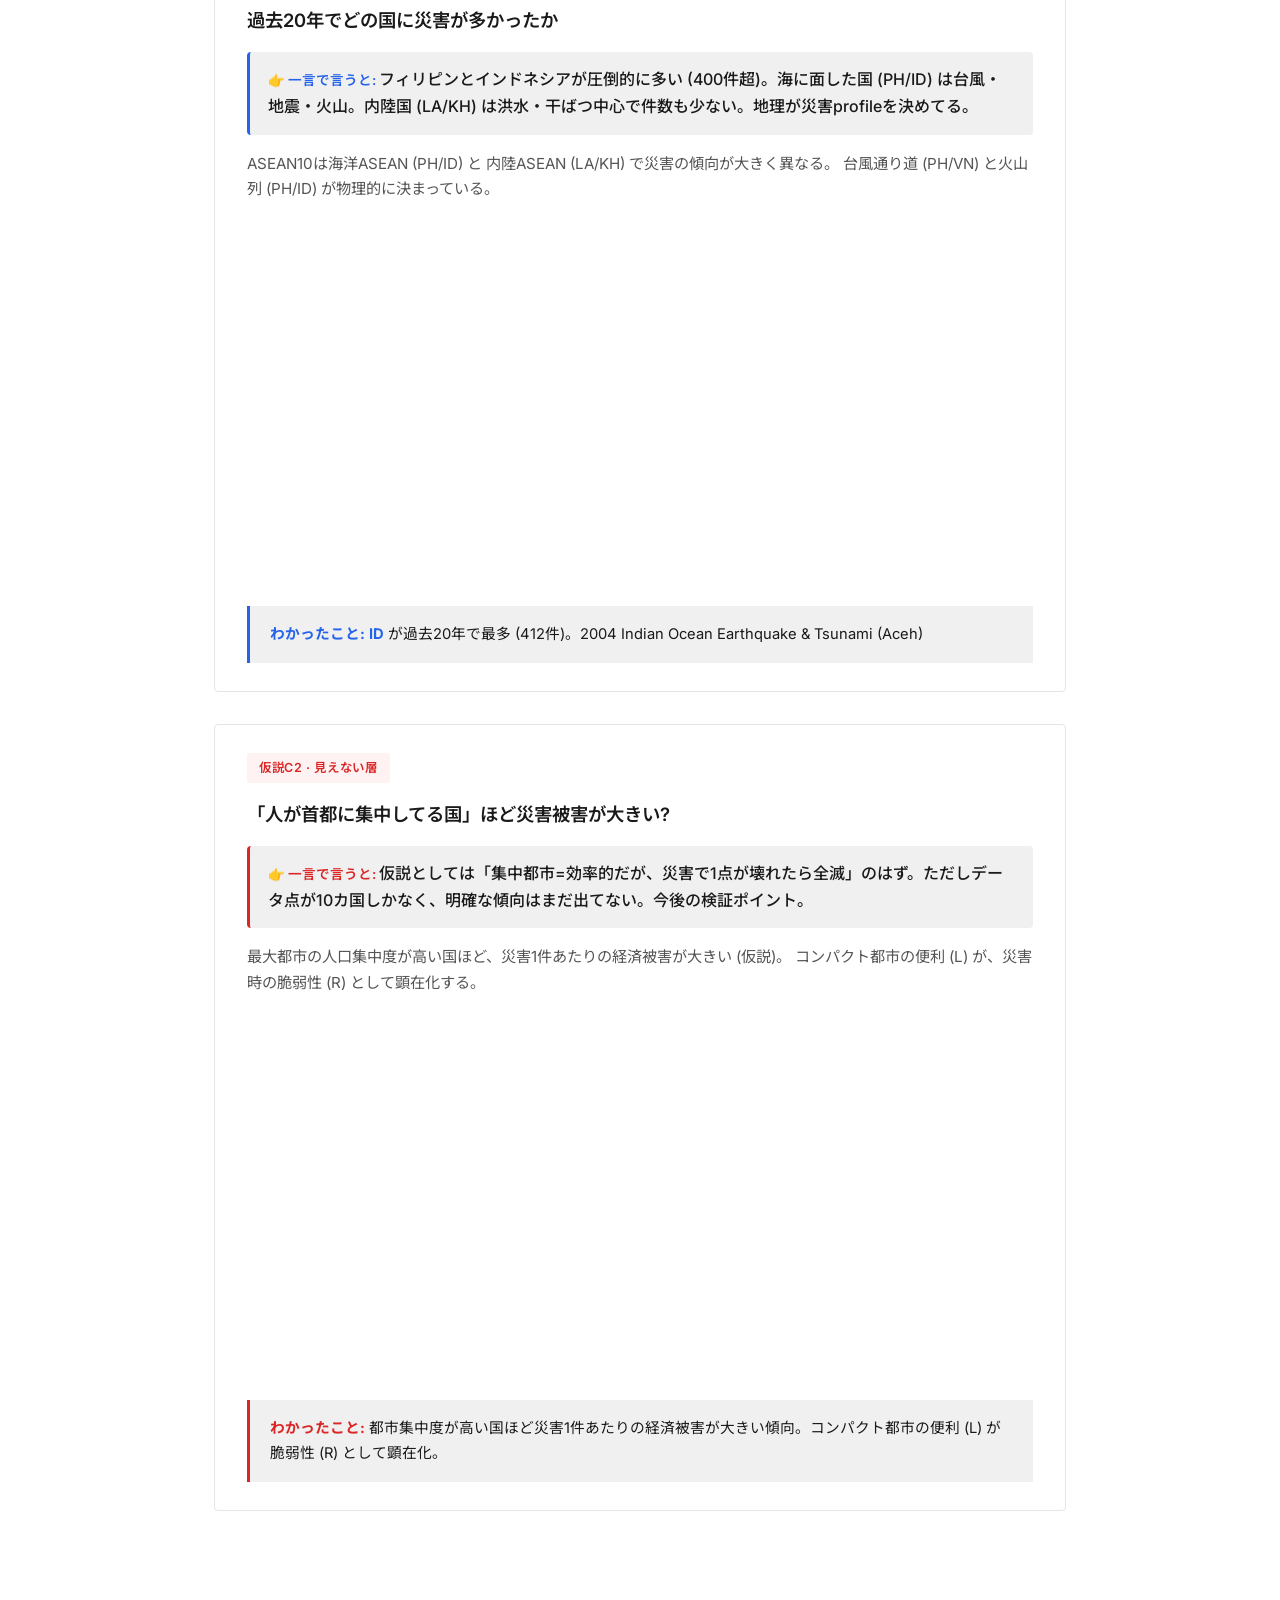
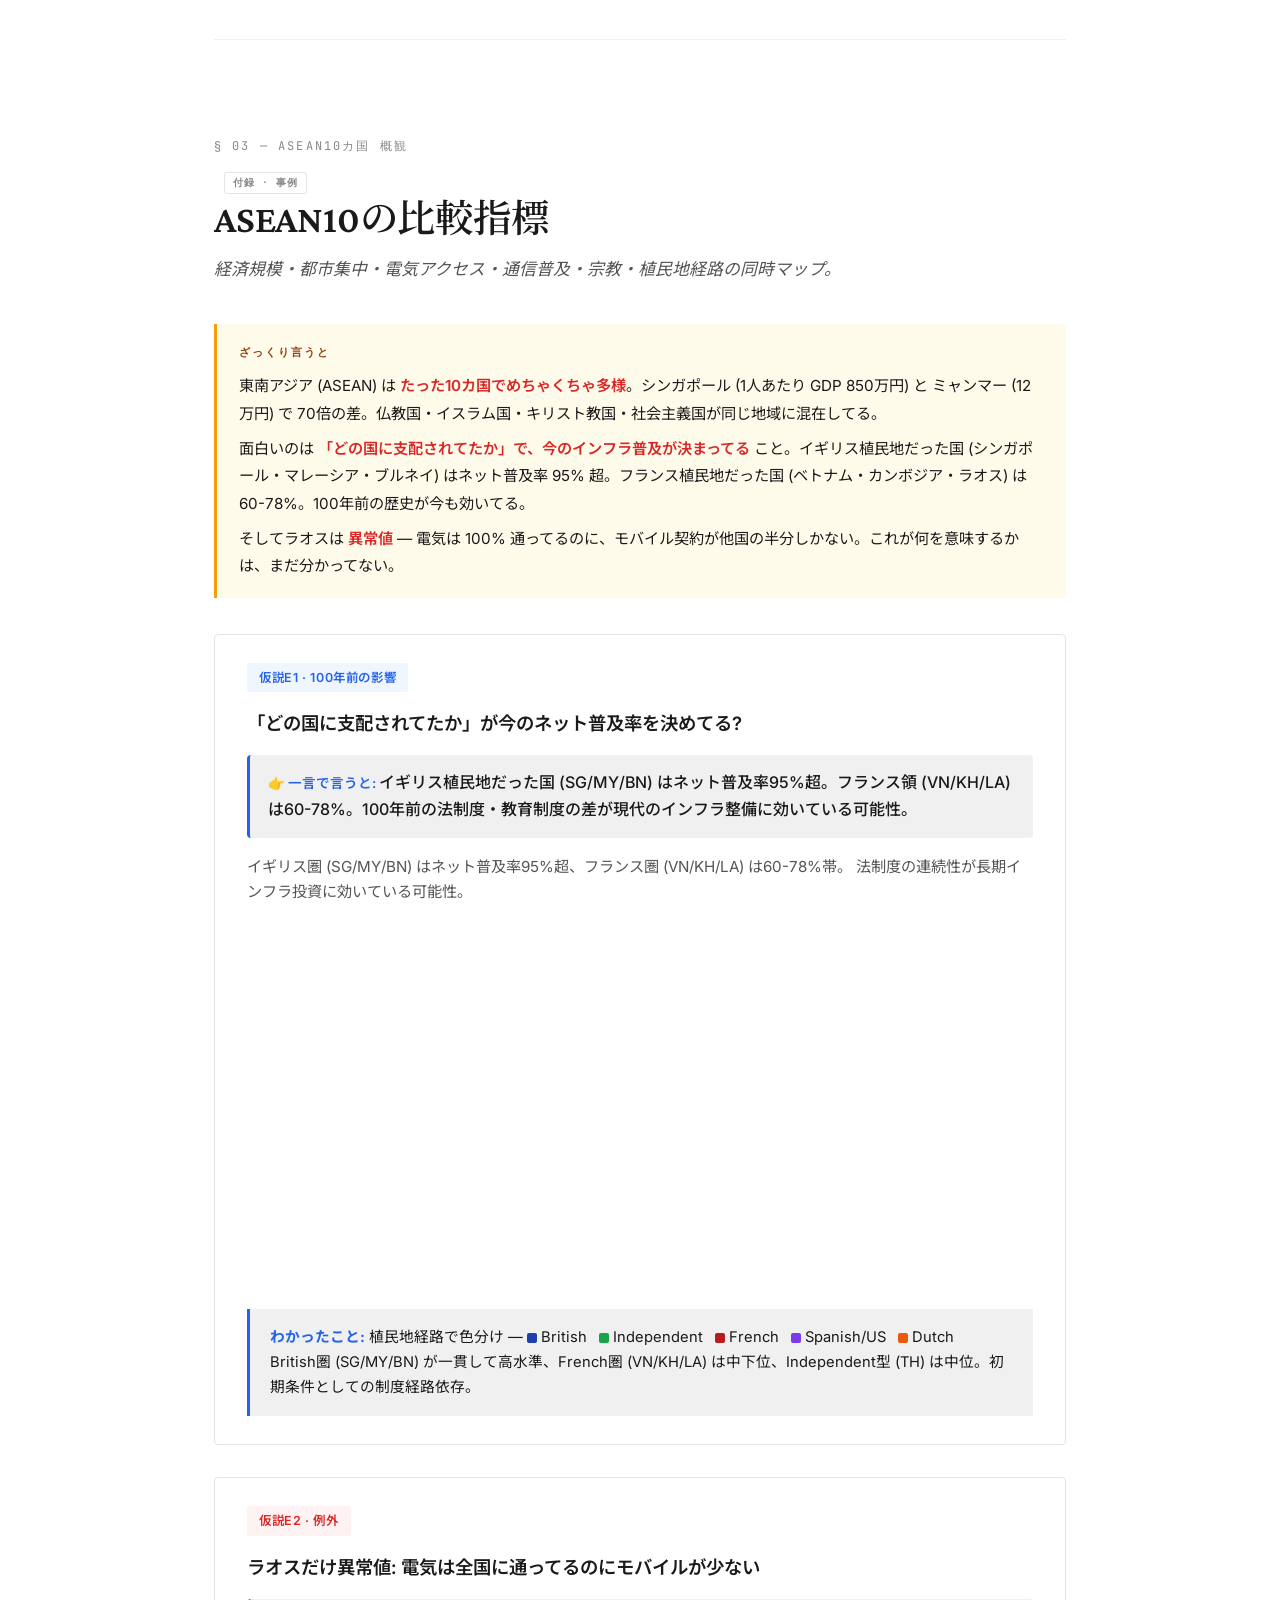
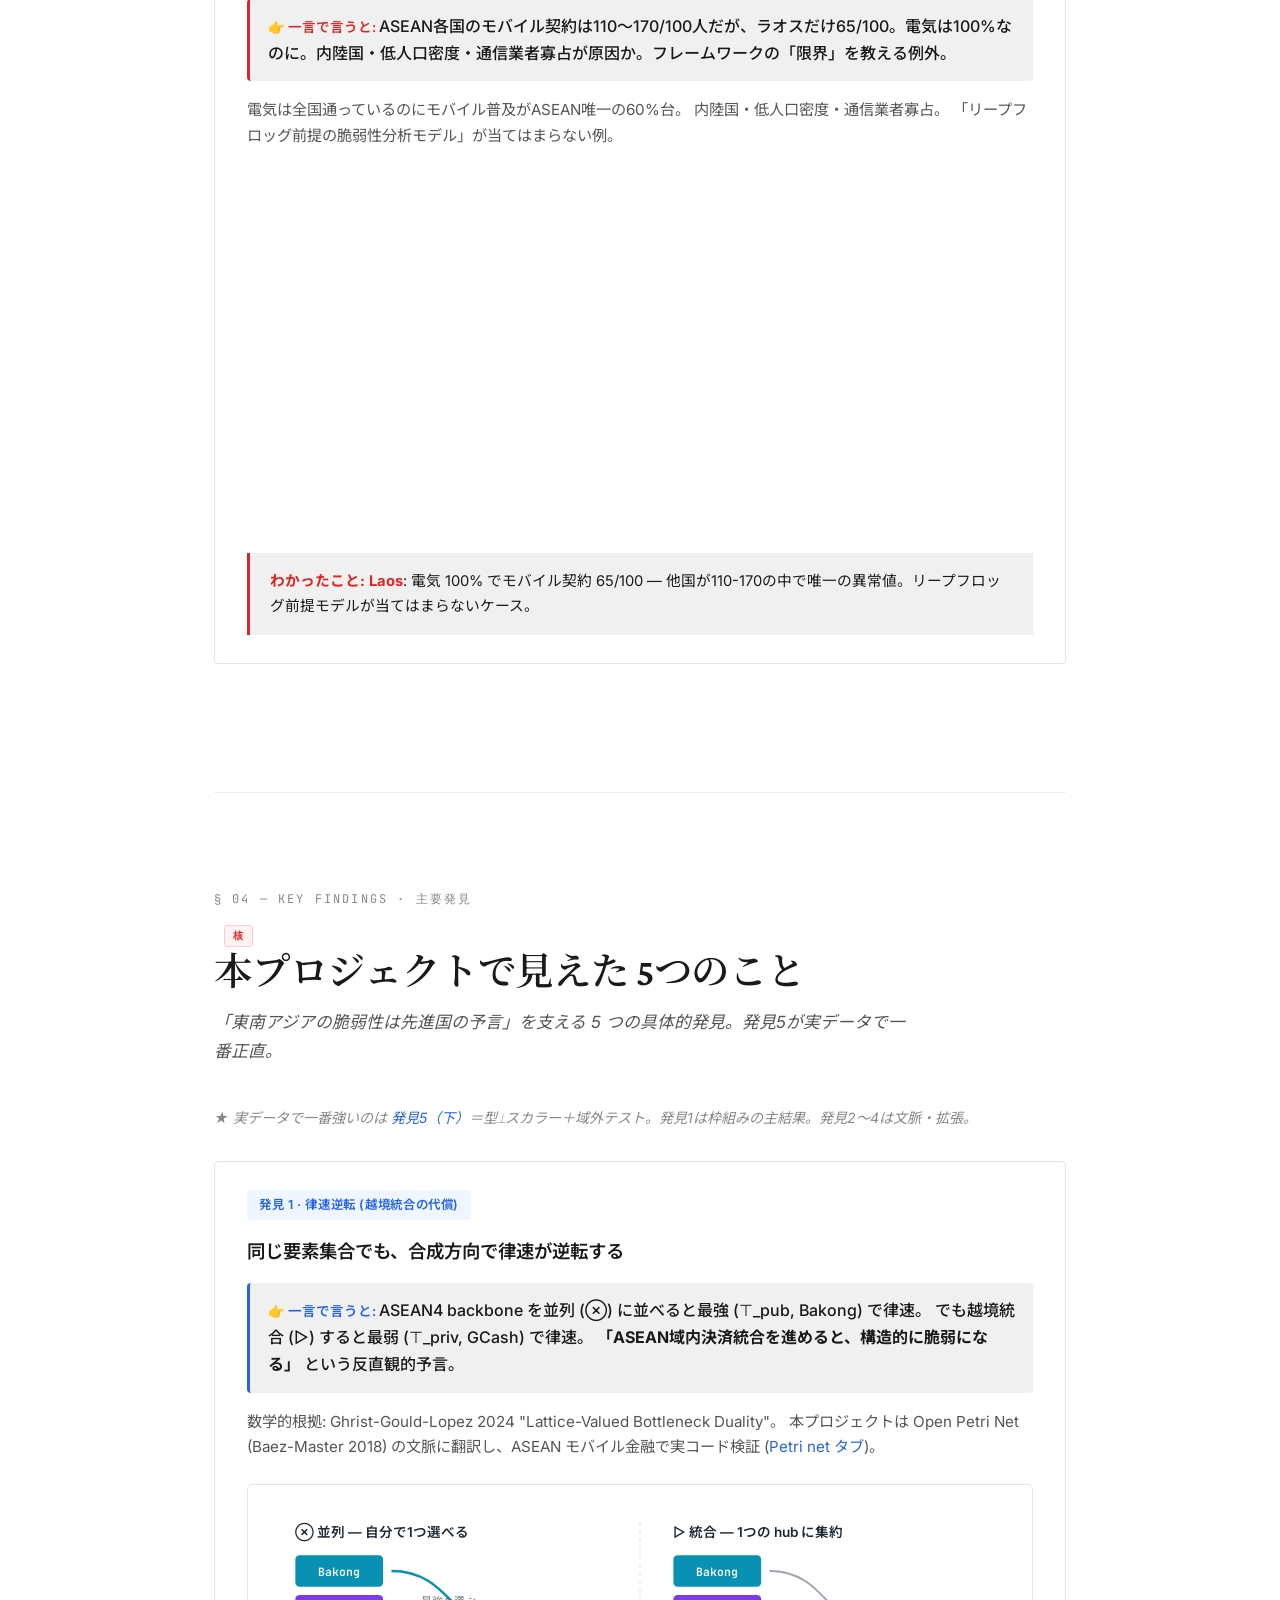
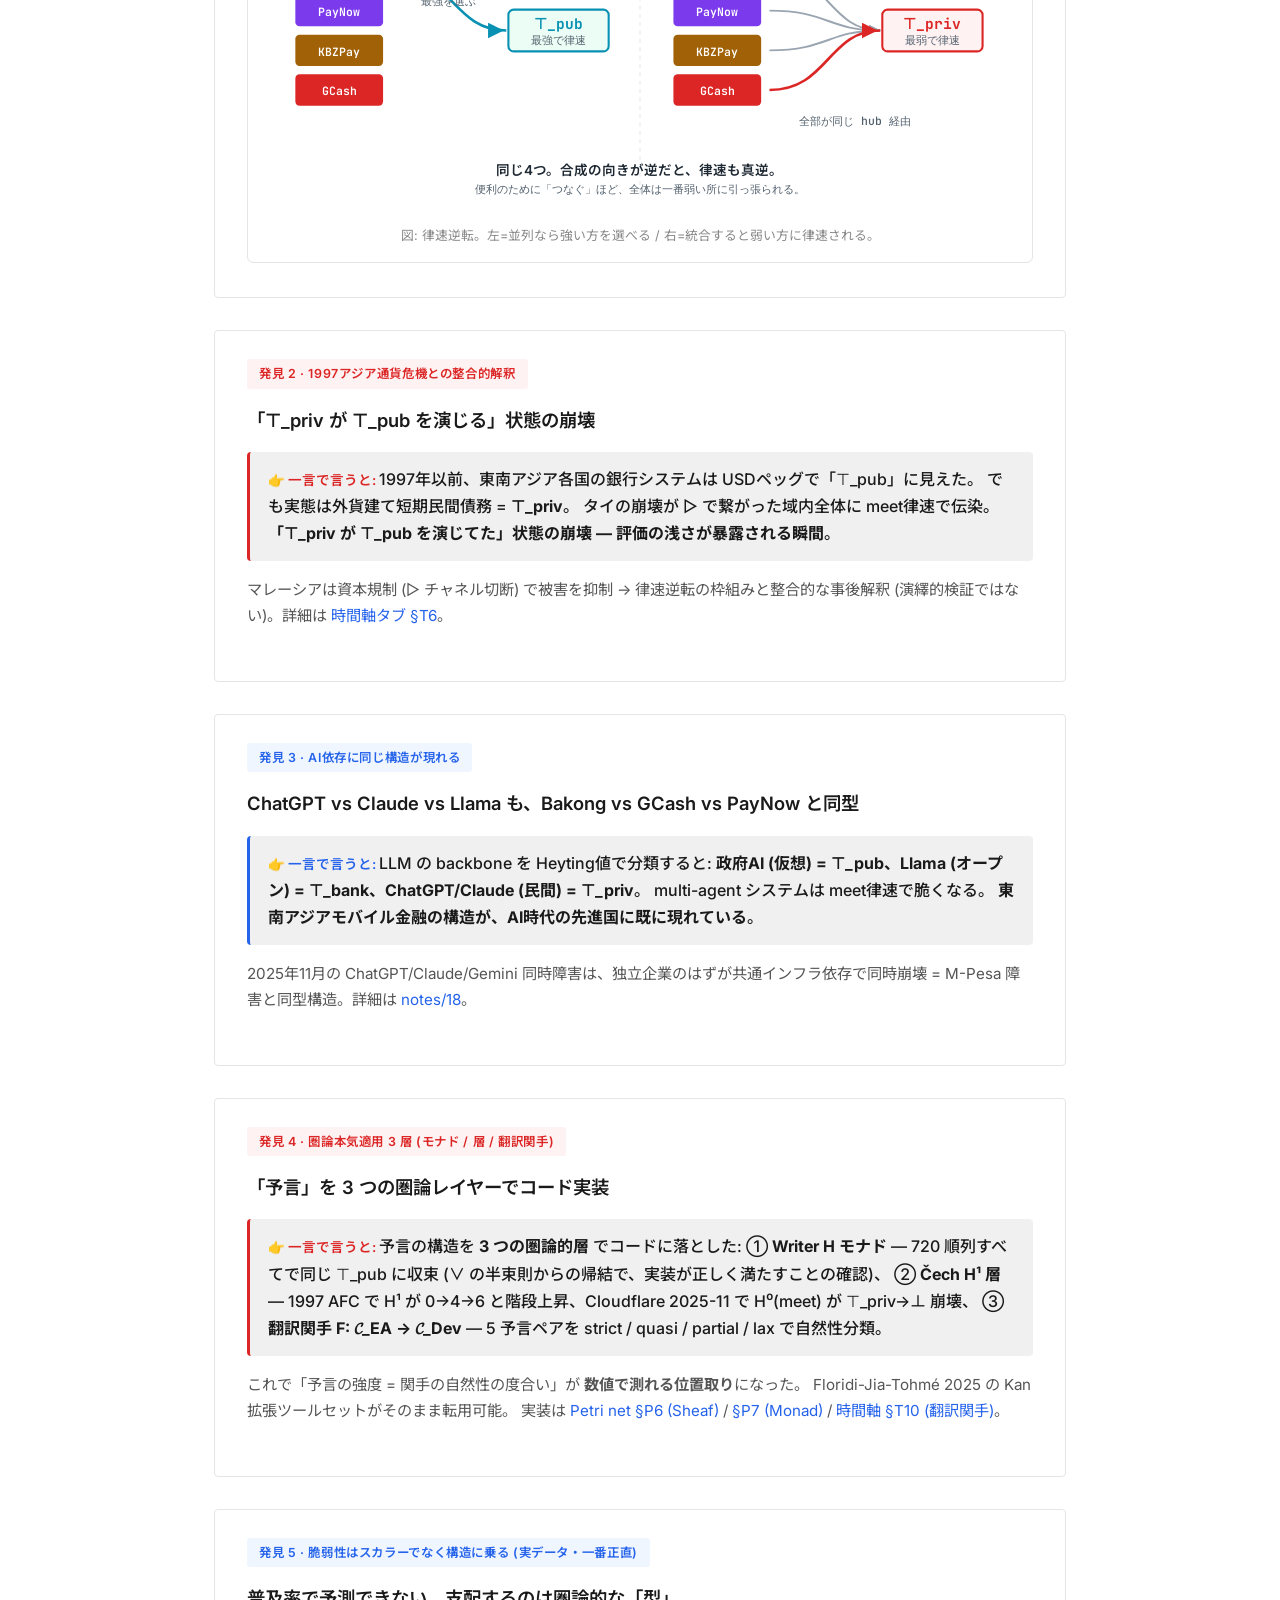
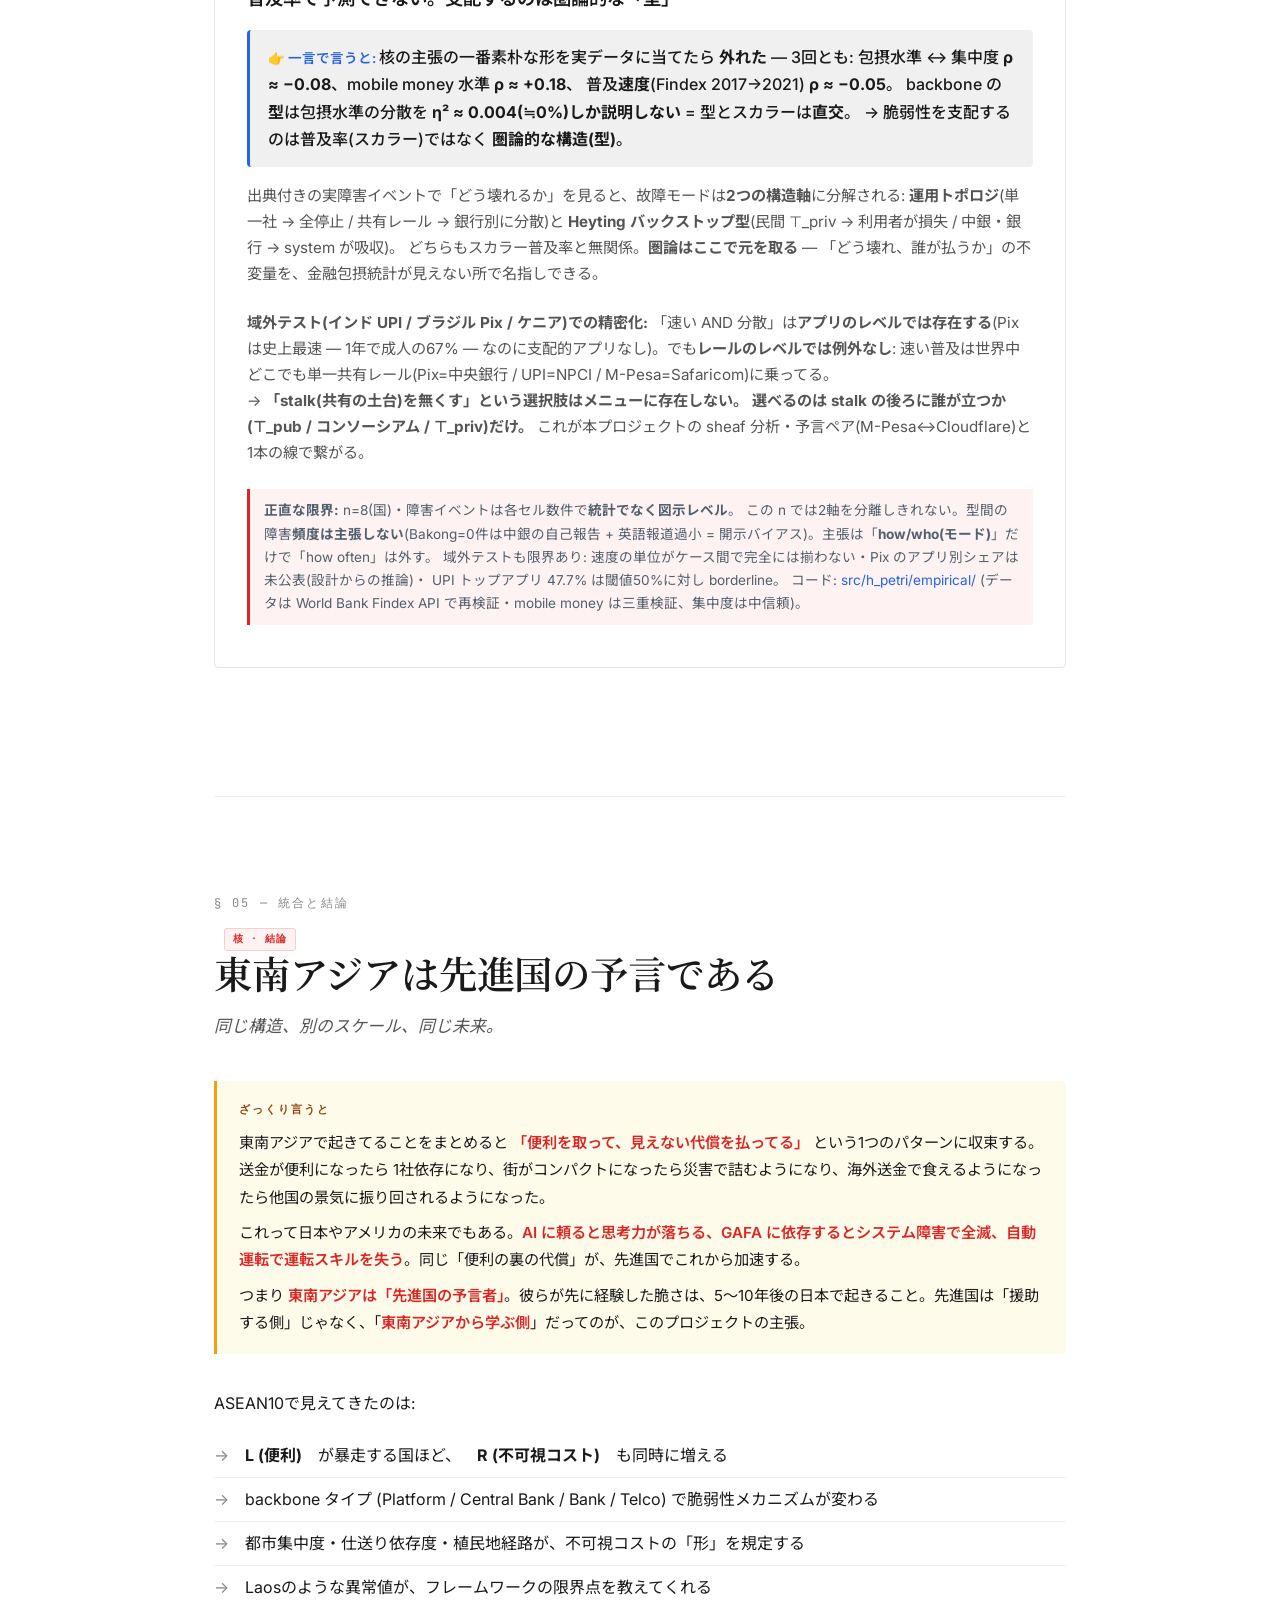
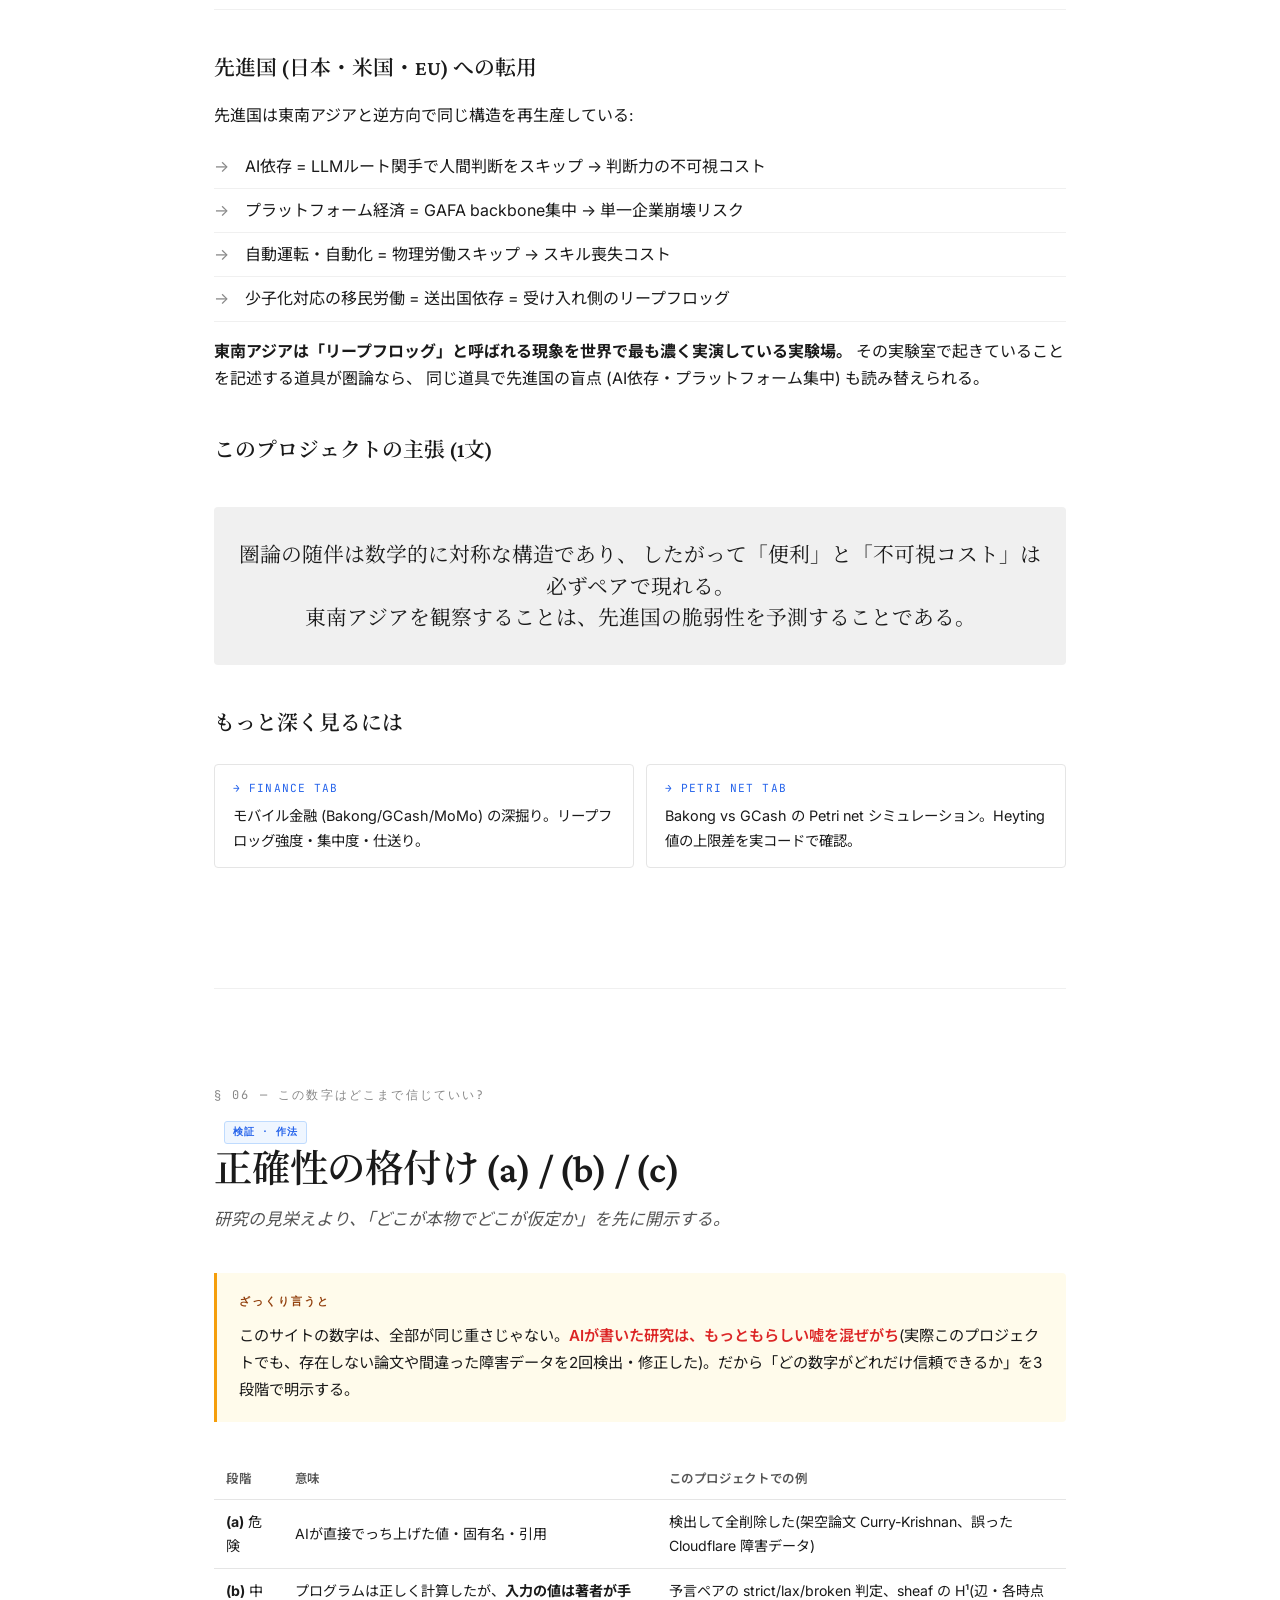
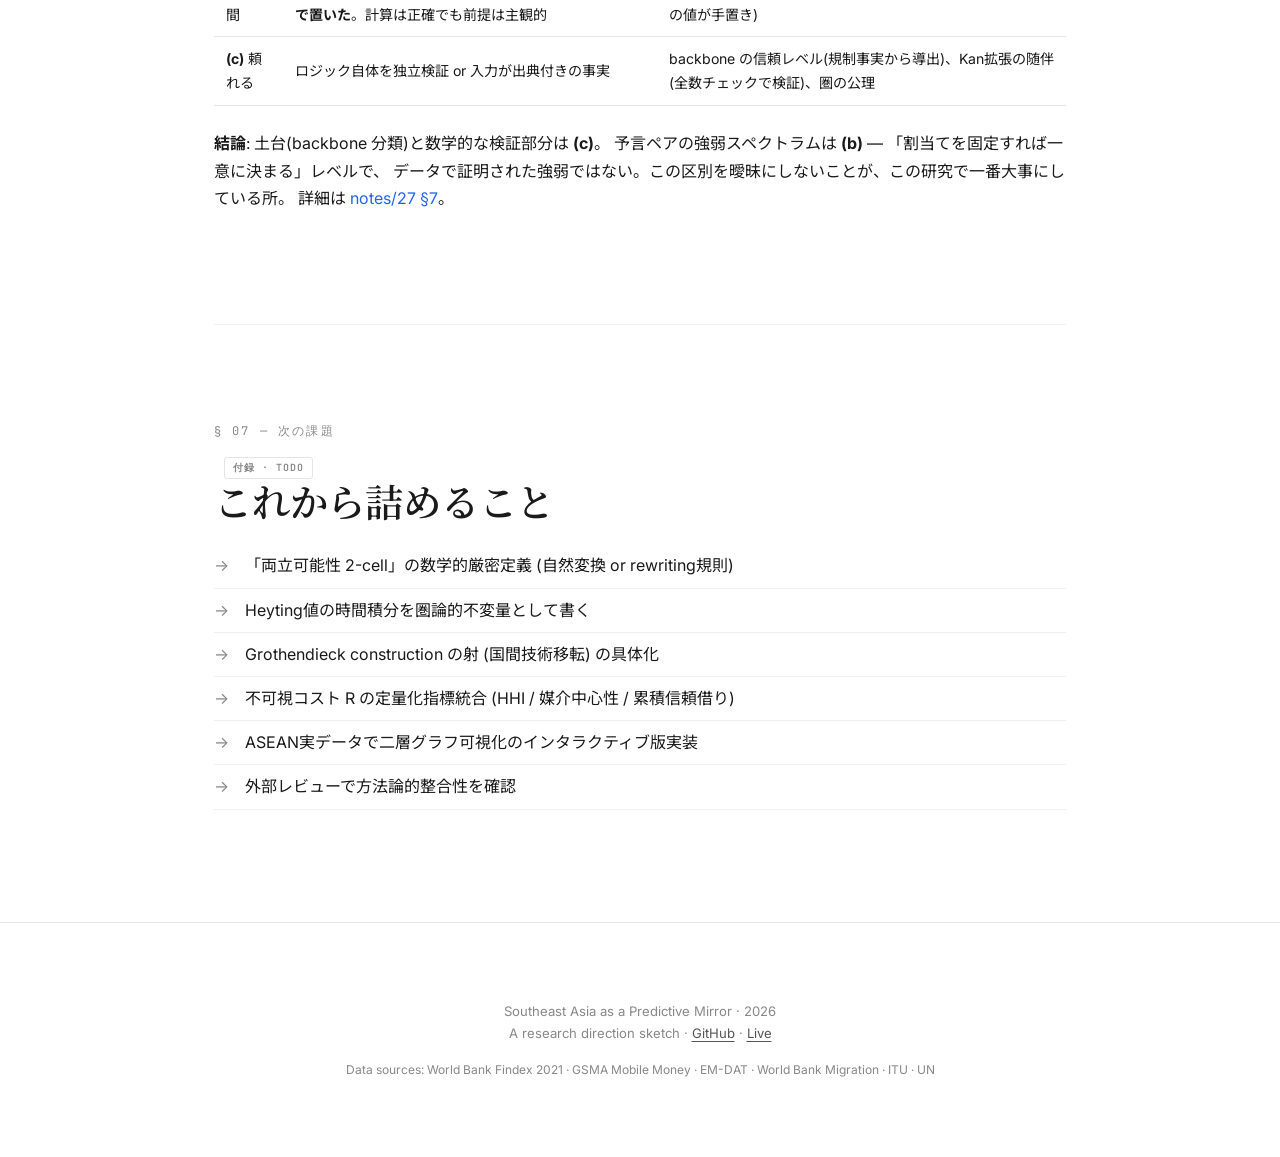
==== commit b222a670: "feat: index に「5分で読む核」読者導線を追加 - hero直後に §00 スパイン新設: 核命題1文＋最強3結果（型⟂スカラー/単一stalk/H¹前兆化）＋「失敗も全部見せる」作法ブロッ" ====
--- a/docs/index.html
+++ b/docs/index.html
@@ -26,6 +26,7 @@
 
 <nav class="toc">
   <a href="#hero">最上部</a>
+  <a href="#core">核 ★</a>
   <a href="#framework">枠組み</a>
   <a href="#disaster">災害</a>
   <a href="#comparison">比較</a>
@@ -77,9 +78,49 @@
   <div class="scroll-hint">下にスクロール ↓</div>
 </section>
 
+<!-- ============ CORE SPINE (§00) ============ -->
+<section id="core">
+  <span class="section-num">§ 00 — 5分で読む核</span>
+  <h2>速さは「共有レール1本（stalk）」を要求する</h2>
+  <p class="lede">時間がなければここだけで足りる。下の §01 以降は文脈・事例・検証の詳細。</p>
+
+  <div class="core-claim">
+    <p><strong>stalk（共有レール1本）を無くす選択肢は、世界のどこにも存在しない。</strong>選べるのは <em>その後ろに誰が立つか</em>（中央銀行 / コンソーシアム / 民間）だけ。東南アジアはこの構造を世界で最も濃く先に通過した —— だから<strong>先進国の予言</strong>になる。</p>
+  </div>
+
+  <div class="core-results">
+    <div class="core-card">
+      <div class="core-k">核 1 · 実データ</div>
+      <h3>脆弱性はスカラーでなく「型」に乗る</h3>
+      <p>普及率・量・速度との素朴な相関は<strong>3回とも null</strong>（ρ≈−0.08 / +0.18 / −0.05）。backbone の型は包摂水準の分散を <strong>η²≈0.4%（≒0）</strong> しか説明しない＝<strong>型とスカラーは直交</strong>。脆さを決めるのは数値でなく構造。</p>
+      <a href="#f5">→ 発見5（本ページ・実データ）</a>
+    </div>
+    <div class="core-card">
+      <div class="core-k">核 2 · 域外テスト</div>
+      <h3>速い普及は例外なく単一レールに乗る</h3>
+      <p>アプリ水準では「速い AND 分散」が在る（Pix は1年で成人67%・支配アプリなし）。だが<strong>レール水準では例外なし</strong>：Pix=中央銀行 / UPI=NPCI / M-Pesa=Safaricom。stalk は消せない、後ろに誰が立つかだけ。</p>
+      <a href="finance.html">→ 金融タブ</a>
+    </div>
+    <div class="core-card">
+      <div class="core-k">核 3 · 前兆化</div>
+      <h3>共有 stalk の崩壊を H¹ で捕まえる</h3>
+      <p>市場可視の値では H¹ は同時指標（「前兆」主張は一度撤回）。短期外債/準備（Guidotti-Greenspan）を入れると <strong>名目 H¹=0 のまま実態調整 H¹=6 が発火前に立つ</strong>。113カ国パネルで <strong>lift 1.88</strong>（危機確率 13%→25%、95%CI が 1 を除外）＝弱いが本物。</p>
+      <a href="petri.html#sheaf">→ Petri net §P6</a>
+    </div>
+  </div>
+
+  <div class="method-honesty">
+    <div class="mh-head">この研究の作法 —— 「外れた」も全部見せる</div>
+    <p>AI が書く研究はもっともらしい嘘を混ぜる。だから差別化はここに置く：核命題の素朴形は<strong>実データで3回否定</strong>／予言強度は再検証で <strong>under-determined と判定して撤回</strong>／偽陽性パネルで「<strong>発火の約75%は空振り</strong>」まで実測／<strong>架空引用・誤データを2件、自己検出して削除</strong>。これは隠す付録ではなく、数字を信用してよい根拠として核に置く。</p>
+    <a href="#honesty">→ §06 数字の格付け (a) / (b) / (c)</a>
+  </div>
+
+  <p class="core-route">5分ならここまで。深掘りは下へスクロール、または上のタブ（金融 / Petri net / 時間軸）。</p>
+</section>
+
 <!-- ============ FRAMEWORK ============ -->
 <section id="framework">
-  <span class="section-num">§ 01 — 枠組み</span>
+  <span class="section-num">§ 01 — 枠組み</span> <span class="tier context">前提</span>
   <h2>圏論的枠組み: 便利と不可視コストの随伴</h2>
   <p class="lede">「便利と代償のペア」を、随伴という構造で精密に書き直してみる試み。</p>
 
@@ -133,7 +174,7 @@
 
 <!-- ============ DISASTER ============ -->
 <section id="disaster">
-  <span class="section-num">§ 02 — 事例 · 災害都市</span>
+  <span class="section-num">§ 02 — 事例 · 災害都市</span> <span class="tier appendix">付録 · 事例</span>
   <h2>災害時の都市インフラ脆弱性</h2>
   <p class="lede">沖積平野の3大都市 (ジャカルタ・マニラ・ハノイ) が抱える共通の脆弱性。</p>
 
@@ -174,7 +215,7 @@
 
 <!-- ============ COMPARISON ============ -->
 <section id="comparison">
-  <span class="section-num">§ 03 — ASEAN10カ国 概観</span>
+  <span class="section-num">§ 03 — ASEAN10カ国 概観</span> <span class="tier appendix">付録 · 事例</span>
   <h2>ASEAN10の比較指標</h2>
   <p class="lede">経済規模・都市集中・電気アクセス・通信普及・宗教・植民地経路の同時マップ。</p>
 
@@ -216,9 +257,10 @@
 
 <!-- ============ KEY FINDINGS ============ -->
 <section id="findings">
-  <span class="section-num">§ 04 — KEY FINDINGS · 主要発見</span>
+  <span class="section-num">§ 04 — KEY FINDINGS · 主要発見</span> <span class="tier core">核</span>
   <h2>本プロジェクトで見えた 5つのこと</h2>
   <p class="lede">「東南アジアの脆弱性は先進国の予言」を支える 5 つの具体的発見。発見5が実データで一番正直。</p>
+  <p class="core-route">★ 実データで一番強いのは <a href="#f5">発見5（下）</a>＝型⟂スカラー＋域外テスト。発見1は枠組みの主結果。発見2〜4は文脈・拡張。</p>
 
   <div class="hypothesis">
     <span class="hyp-id">発見 1 · 律速逆転 (越境統合の代償)</span>
@@ -333,7 +375,7 @@
     </p>
   </div>
 
-  <div class="hypothesis">
+  <div class="hypothesis" id="f5">
     <span class="hyp-id">発見 5 · 脆弱性はスカラーでなく構造に乗る (実データ・一番正直)</span>
     <h3>普及率で予測できない。支配するのは圏論的な「型」</h3>
     <p class="punchline">
@@ -374,7 +416,7 @@
 
 <!-- ============ SYNTHESIS ============ -->
 <section id="synthesis">
-  <span class="section-num">§ 05 — 統合と結論</span>
+  <span class="section-num">§ 05 — 統合と結論</span> <span class="tier core">核 · 結論</span>
   <h2>東南アジアは先進国の予言である</h2>
   <p class="lede">同じ構造、別のスケール、同じ未来。</p>
 
@@ -439,7 +481,7 @@
 
 <!-- ============ HONESTY / DATA QUALITY ============ -->
 <section id="honesty">
-  <span class="section-num">§ 06 — この数字はどこまで信じていい?</span>
+  <span class="section-num">§ 06 — この数字はどこまで信じていい?</span> <span class="tier rigor">検証 · 作法</span>
   <h2>正確性の格付け (a) / (b) / (c)</h2>
   <p class="lede">研究の見栄えより、「どこが本物でどこが仮定か」を先に開示する。</p>
 
@@ -480,7 +522,7 @@
 
 <!-- ============ NEXT ============ -->
 <section id="next">
-  <span class="section-num">§ 07 — 次の課題</span>
+  <span class="section-num">§ 07 — 次の課題</span> <span class="tier appendix">付録 · TODO</span>
   <h2>これから詰めること</h2>
   <ul class="clean">
     <li>「両立可能性 2-cell」の数学的厳密定義 (自然変換 or rewriting規則)</li>
--- a/docs/style.css
+++ b/docs/style.css
@@ -1106,3 +1106,120 @@
   }
   .adjunction .arrow { transform: rotate(90deg); }
 }
+
+/* ---------- Core spine (§00 — index lead / 5-min reader path) ---------- */
+
+.core-claim {
+  font-family: var(--serif);
+  font-size: clamp(1.05rem, 2.2vw, 1.28rem);
+  line-height: 1.62;
+  padding: 24px 28px;
+  margin: 8px 0 36px 0;
+  border-left: 4px solid var(--accent-r);
+  background: var(--line-soft);
+  border-radius: 0 6px 6px 0;
+}
+.core-claim strong { color: var(--accent-r); font-weight: 600; }
+.core-claim em { font-style: italic; }
+
+.core-results {
+  display: grid;
+  grid-template-columns: repeat(auto-fit, minmax(240px, 1fr));
+  gap: 16px;
+  margin: 24px 0 32px 0;
+}
+.core-card {
+  border: 1px solid var(--line);
+  border-top: 3px solid var(--accent-l);
+  border-radius: 4px;
+  padding: 20px 22px;
+  background: var(--bg);
+  display: flex;
+  flex-direction: column;
+}
+.core-card .core-k {
+  font-family: var(--mono);
+  font-size: 0.7rem;
+  letter-spacing: 0.12em;
+  color: var(--accent-l);
+  text-transform: uppercase;
+  margin-bottom: 10px;
+}
+.core-card h3 {
+  font-family: var(--sans);
+  font-size: 1.05rem;
+  font-weight: 600;
+  margin: 0 0 10px 0;
+  line-height: 1.35;
+}
+.core-card p {
+  font-size: 0.9rem;
+  color: var(--fg-sub);
+  margin: 0 0 14px 0;
+  line-height: 1.65;
+  flex: 1;
+}
+.core-card p strong { color: var(--fg); font-weight: 600; }
+.core-card a {
+  font-family: var(--mono);
+  font-size: 0.76rem;
+  color: var(--accent-l);
+  margin-top: auto;
+}
+
+.method-honesty {
+  border: 1px solid var(--line);
+  border-left: 3px solid var(--accent-r);
+  border-radius: 0 4px 4px 0;
+  background: var(--bg);
+  padding: 20px 24px;
+  margin: 24px 0;
+}
+.method-honesty .mh-head {
+  font-family: var(--mono);
+  font-size: 0.72rem;
+  letter-spacing: 0.1em;
+  color: var(--accent-r);
+  font-weight: 600;
+  text-transform: uppercase;
+  margin-bottom: 10px;
+}
+.method-honesty p {
+  margin: 0 0 12px 0;
+  font-size: 0.92rem;
+  color: var(--fg);
+  line-height: 1.75;
+}
+.method-honesty p strong { color: var(--accent-r); font-weight: 600; }
+.method-honesty a { font-family: var(--mono); font-size: 0.78rem; }
+
+.core-route {
+  font-size: 0.88rem;
+  color: var(--fg-mute);
+  font-style: italic;
+  margin-top: 20px;
+}
+
+/* ---------- Tier chips (core / context / appendix / rigor) ---------- */
+
+.tier {
+  display: inline-block;
+  font-family: var(--mono);
+  font-size: 0.62rem;
+  letter-spacing: 0.1em;
+  text-transform: uppercase;
+  padding: 2px 8px;
+  border-radius: 3px;
+  margin-left: 10px;
+  vertical-align: middle;
+  font-weight: 600;
+}
+.tier.core     { background: #fef2f2; color: var(--accent-r); border: 1px solid #fecaca; }
+.tier.context  { background: var(--line-soft); color: var(--fg-sub); border: 1px solid var(--line); }
+.tier.appendix { background: var(--bg); color: var(--fg-mute); border: 1px solid var(--line); }
+.tier.rigor    { background: #eff6ff; color: var(--accent-l); border: 1px solid #bfdbfe; }
+
+@media (max-width: 600px) {
+  .core-claim { padding: 18px 20px; }
+  .method-honesty { padding: 16px 18px; }
+}
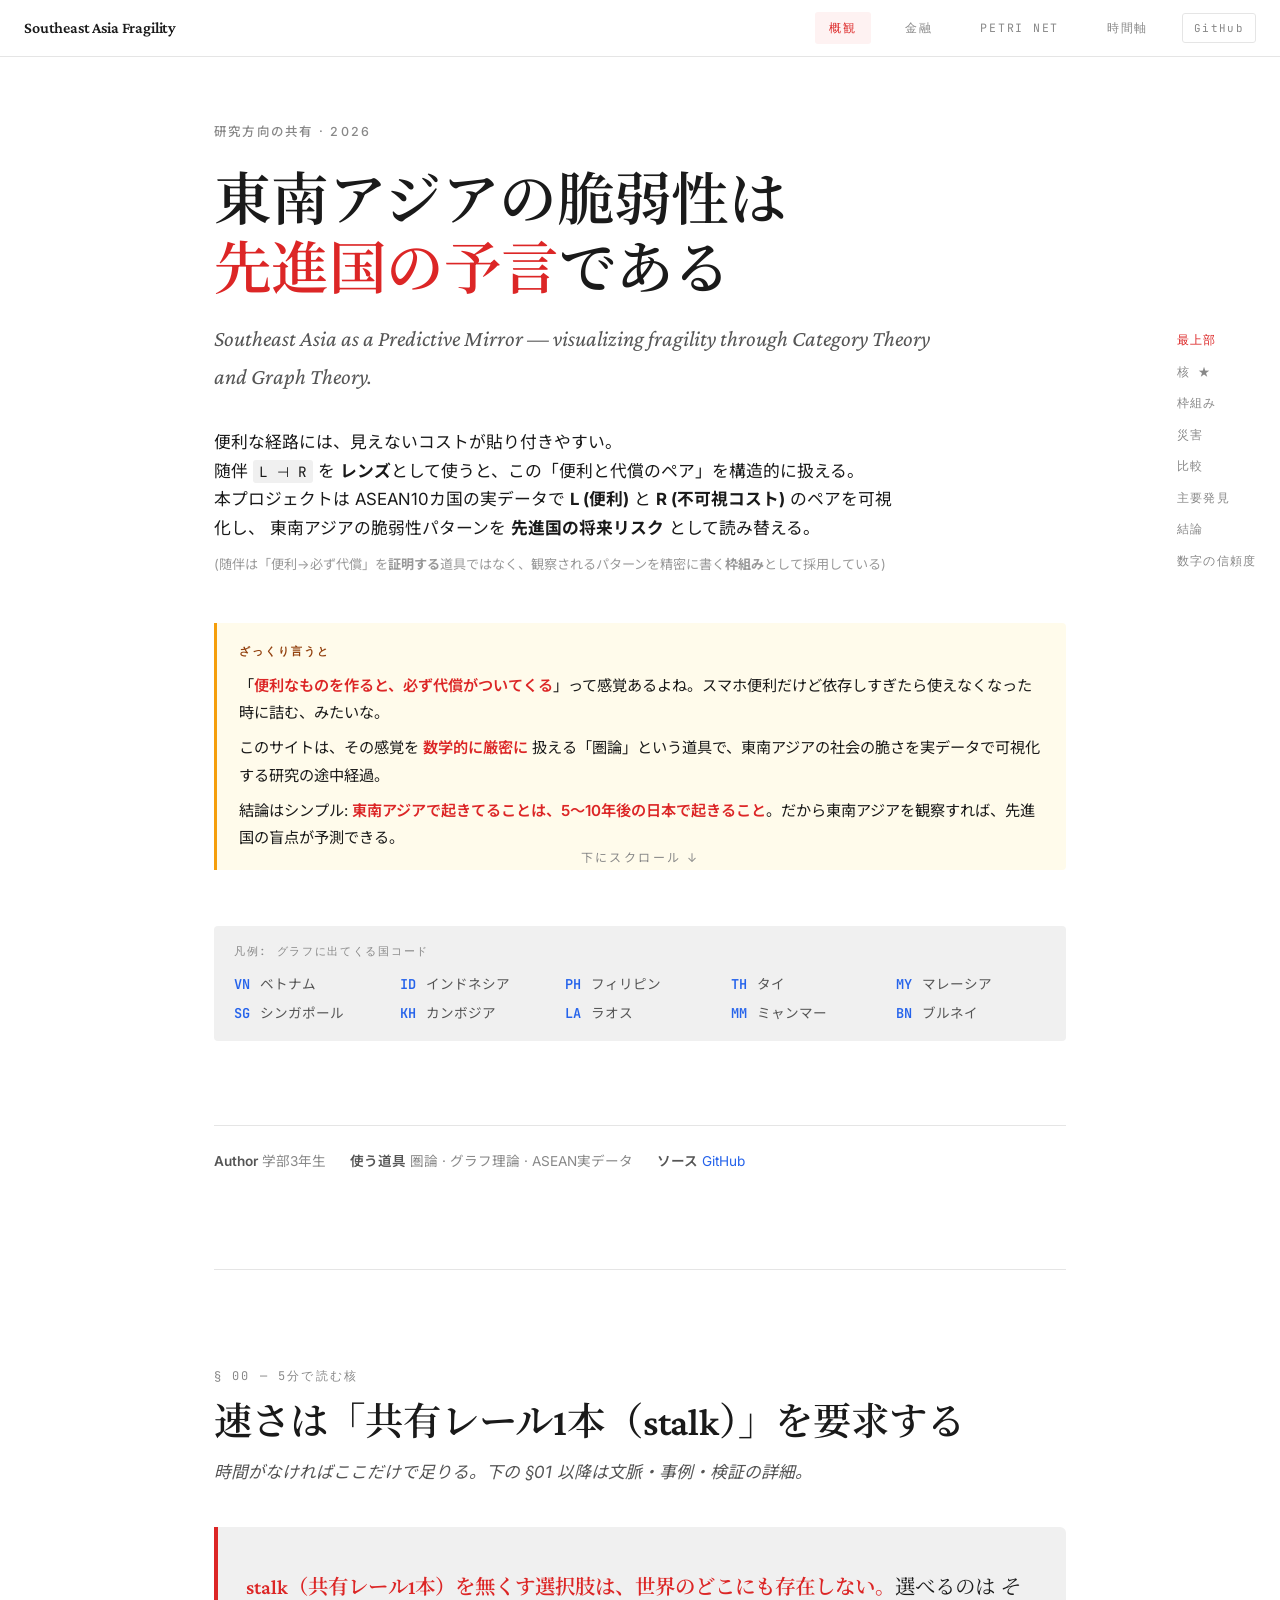
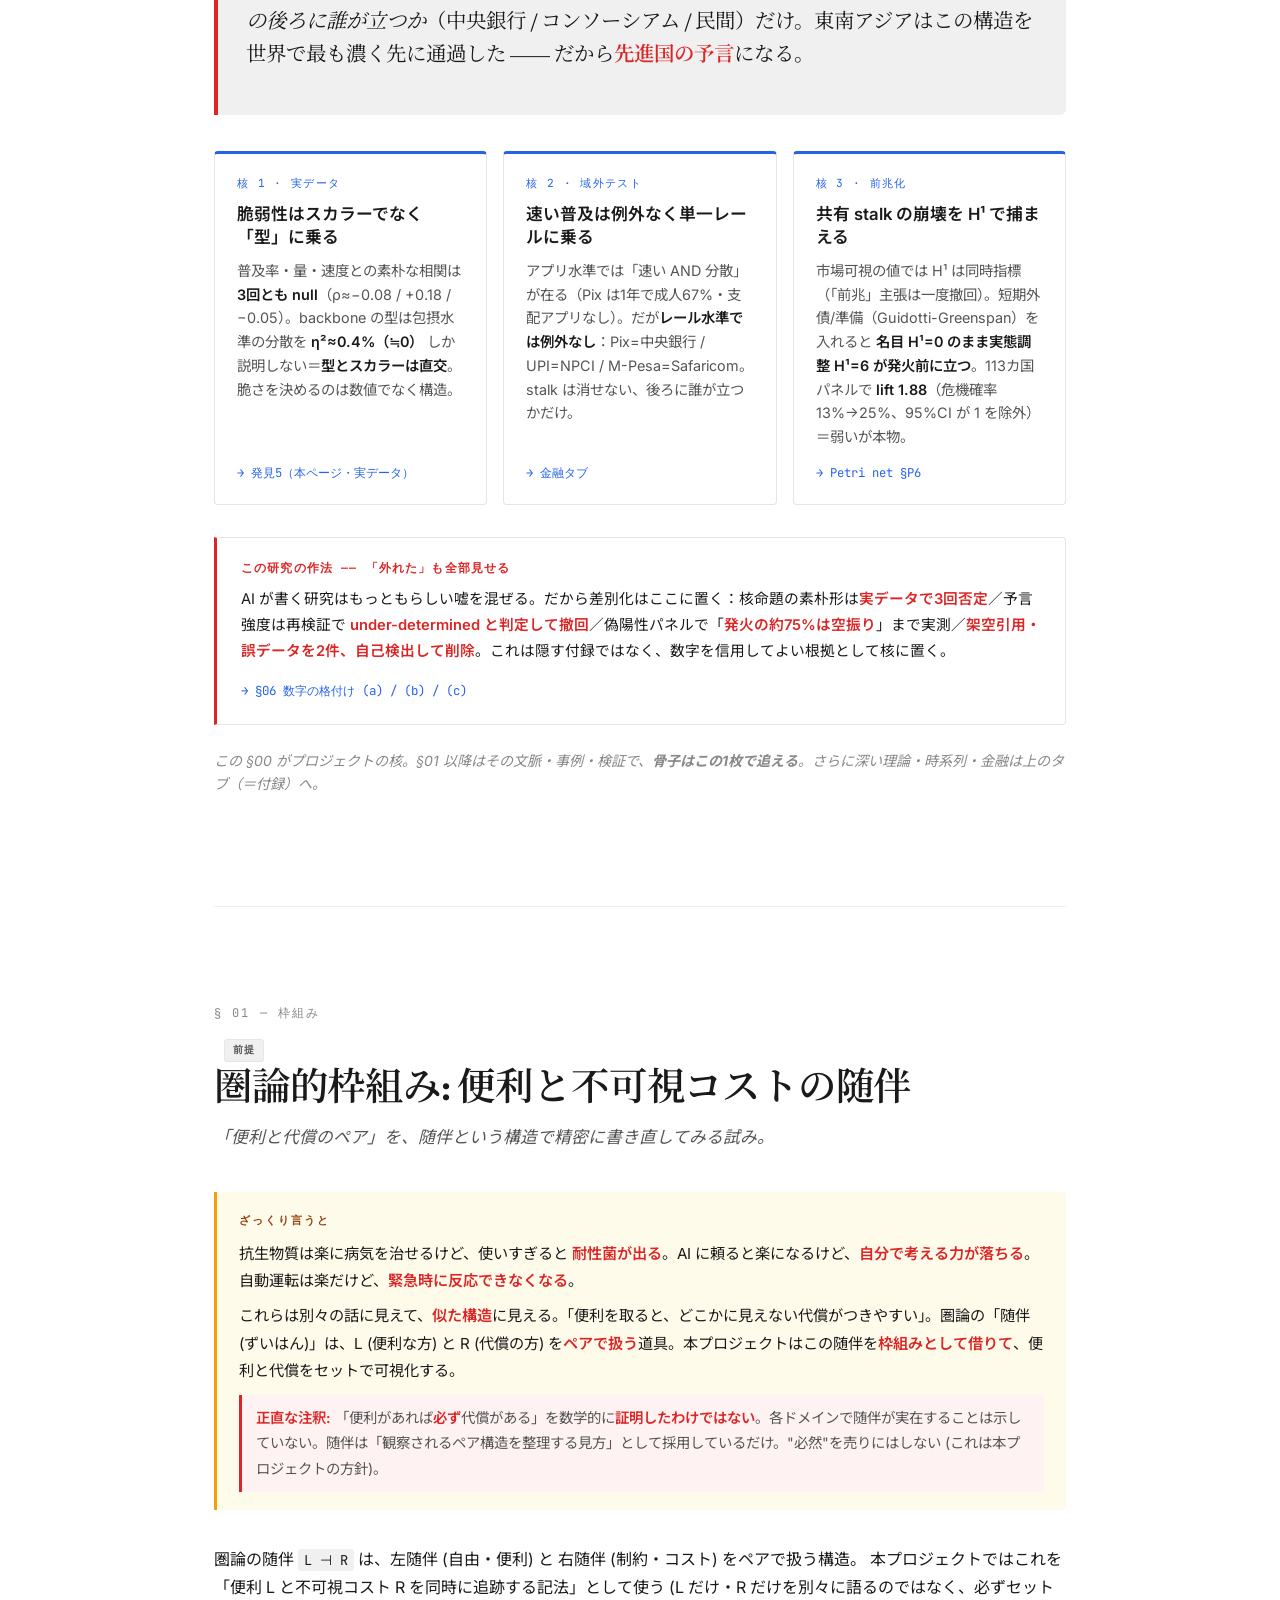
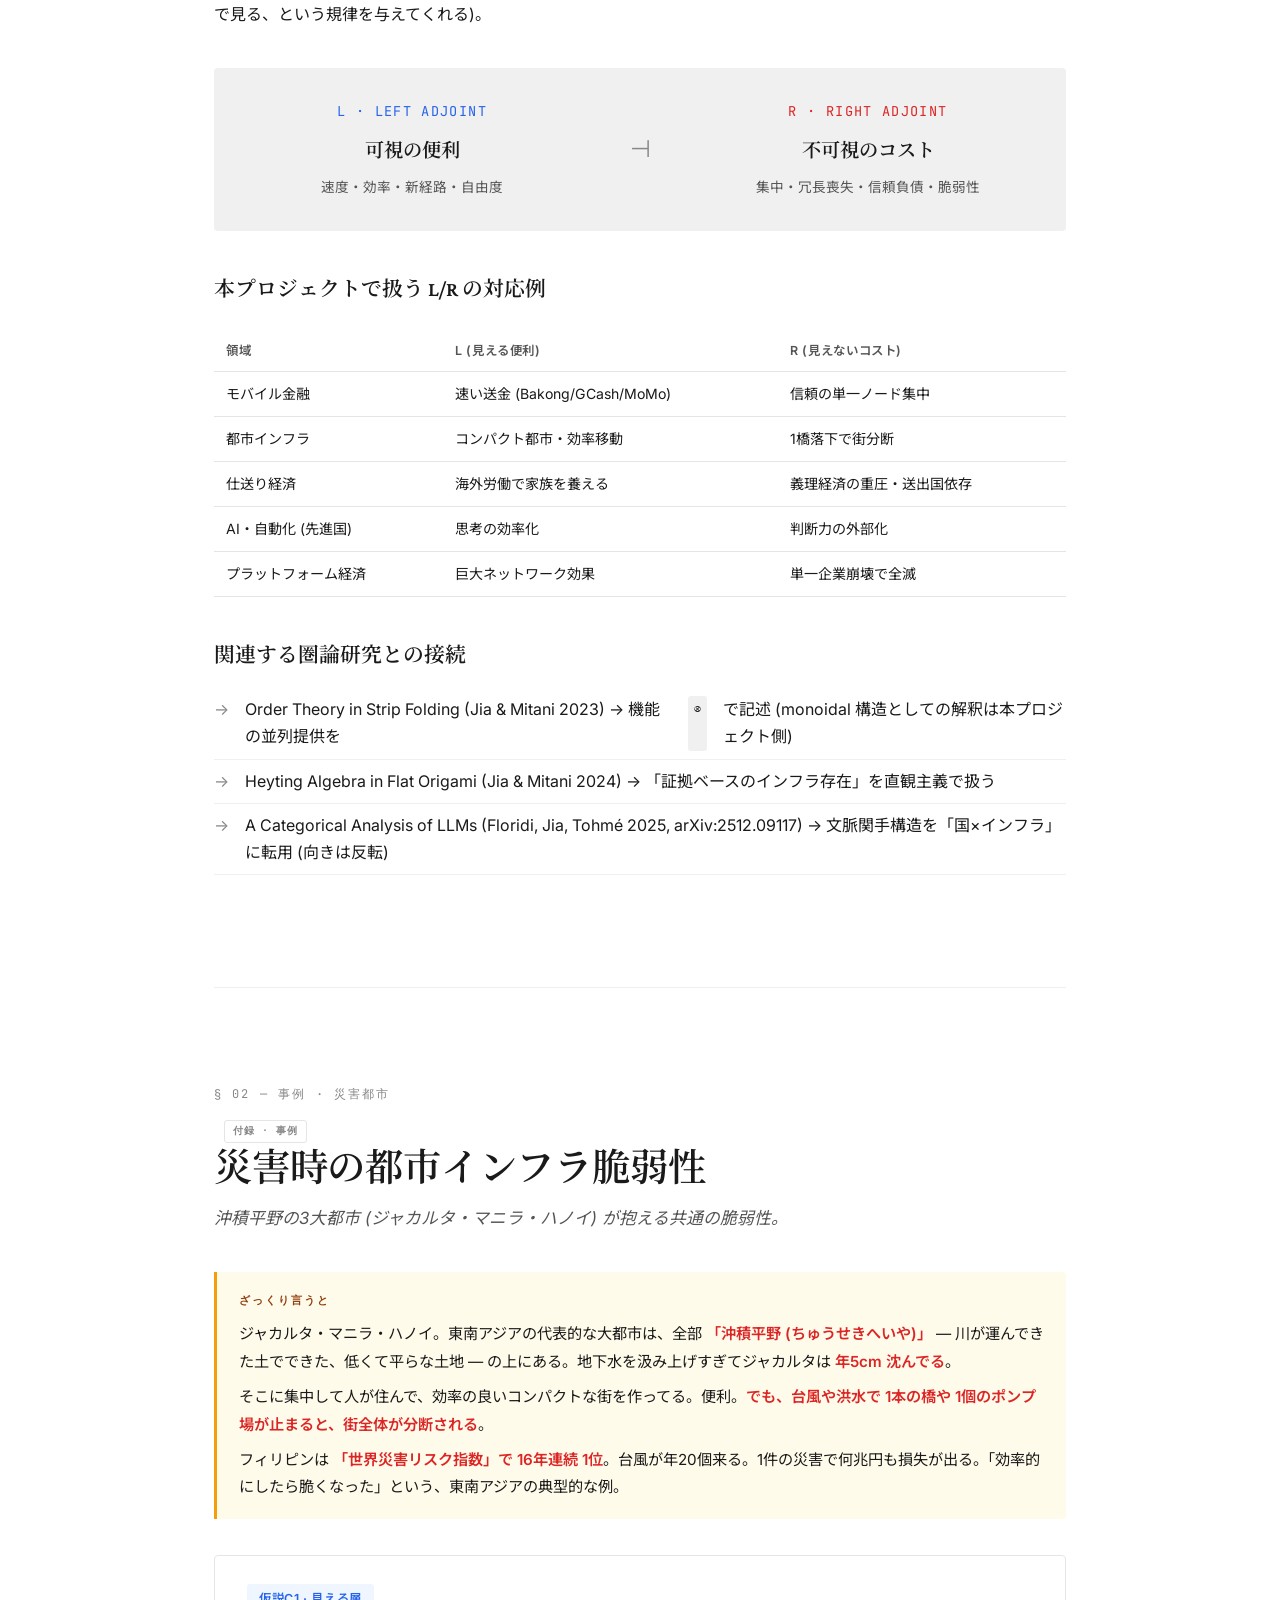
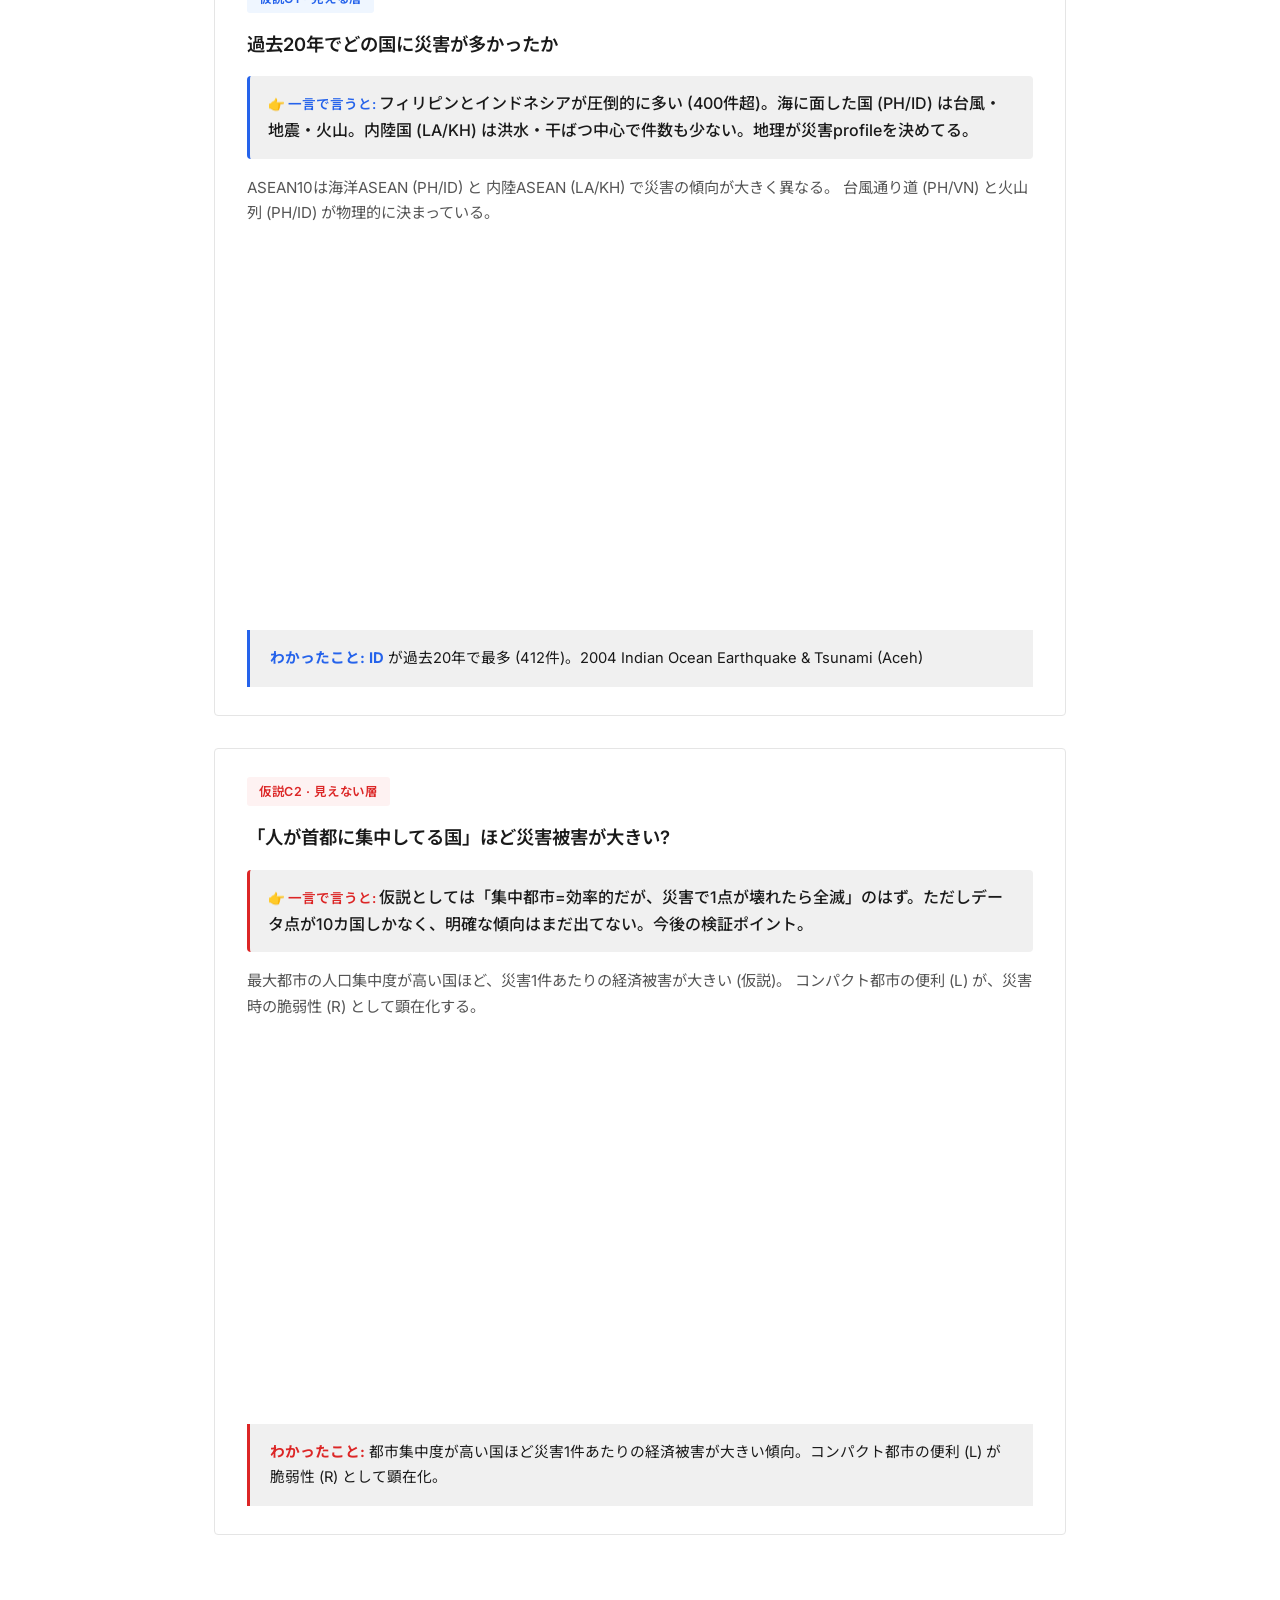
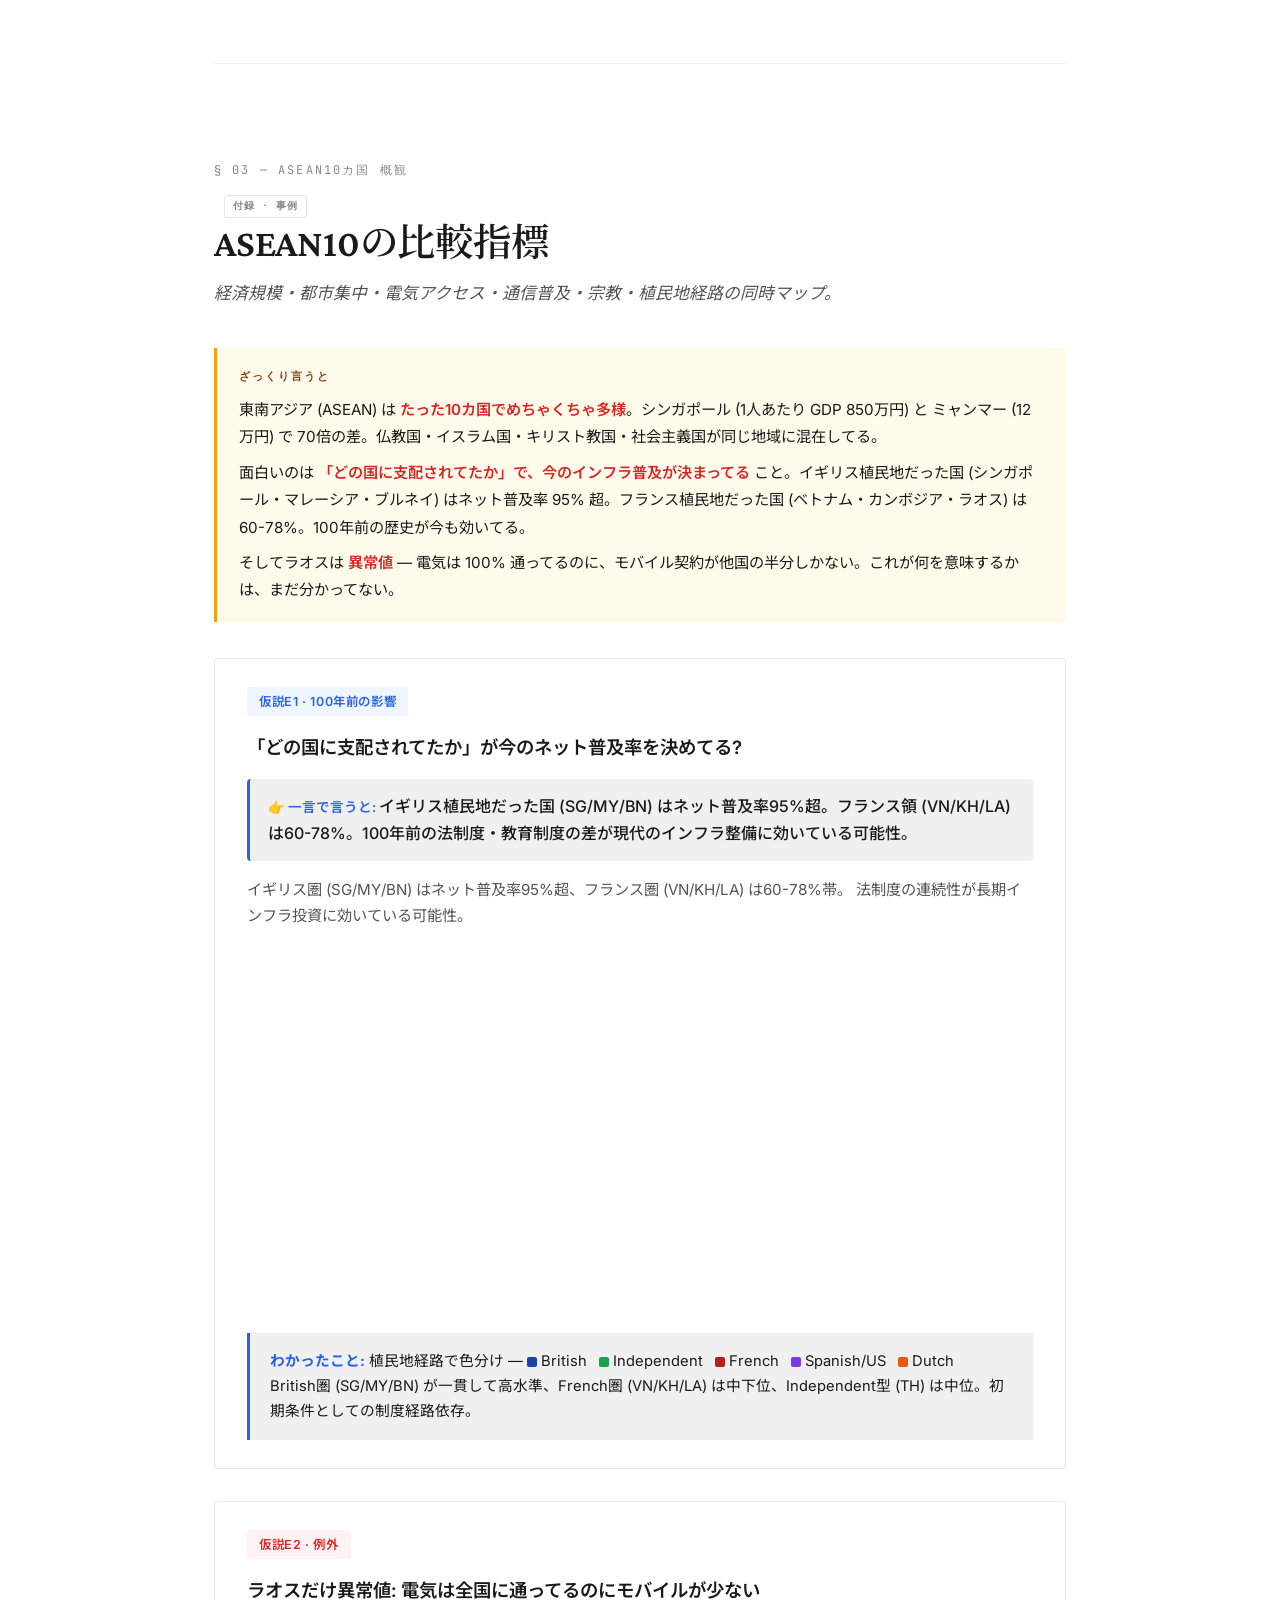
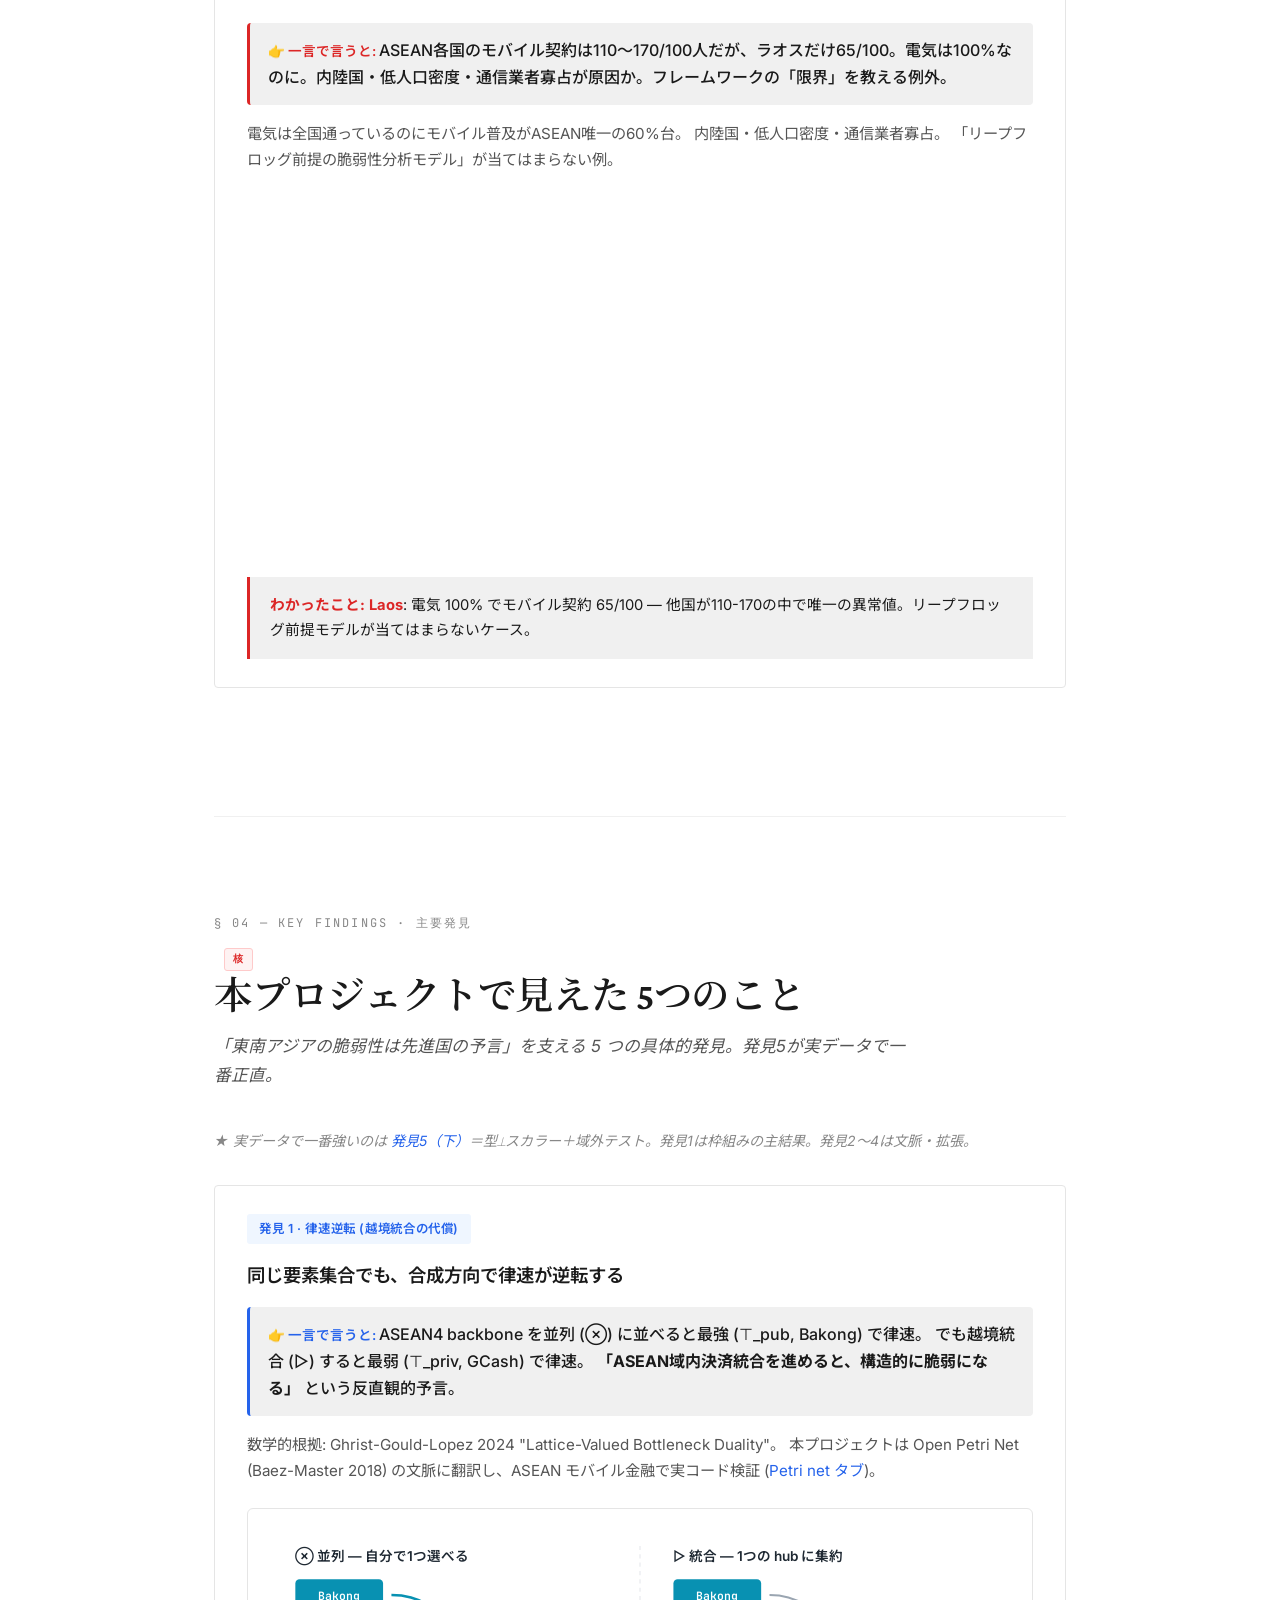
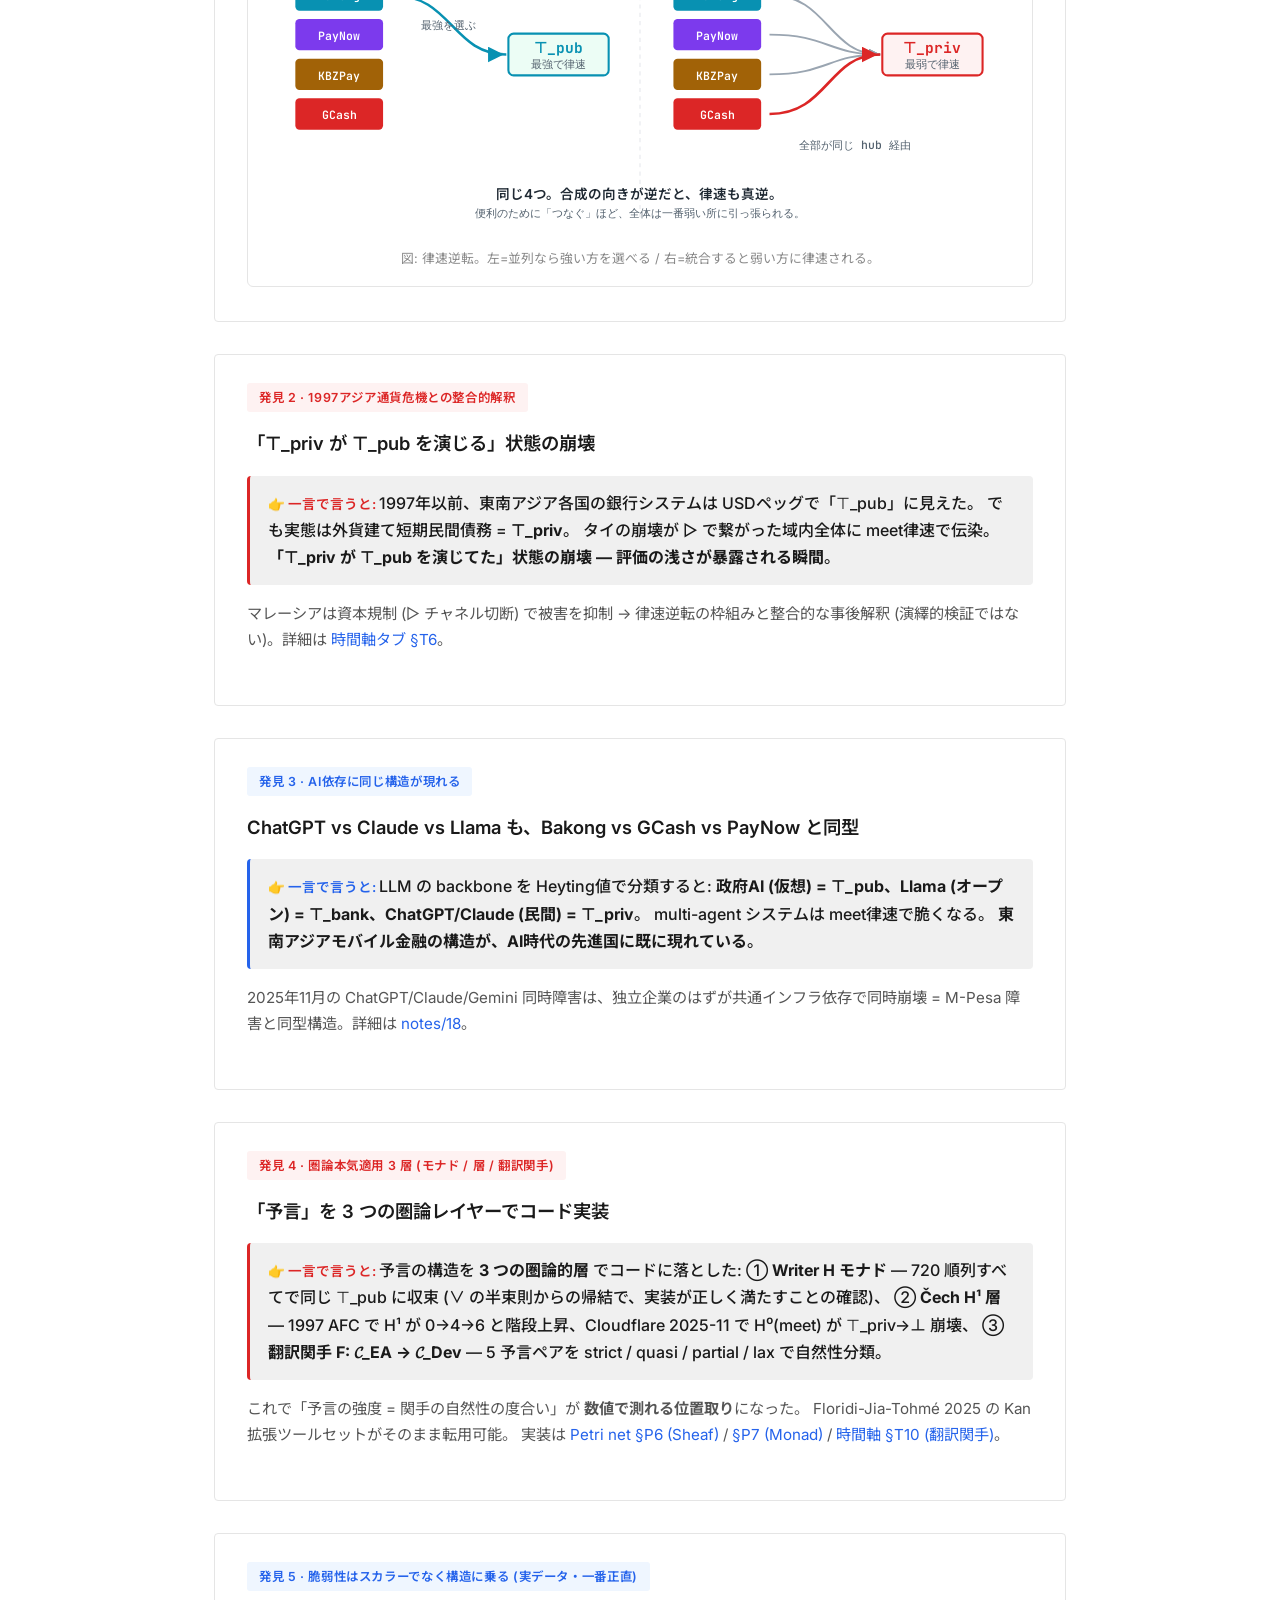
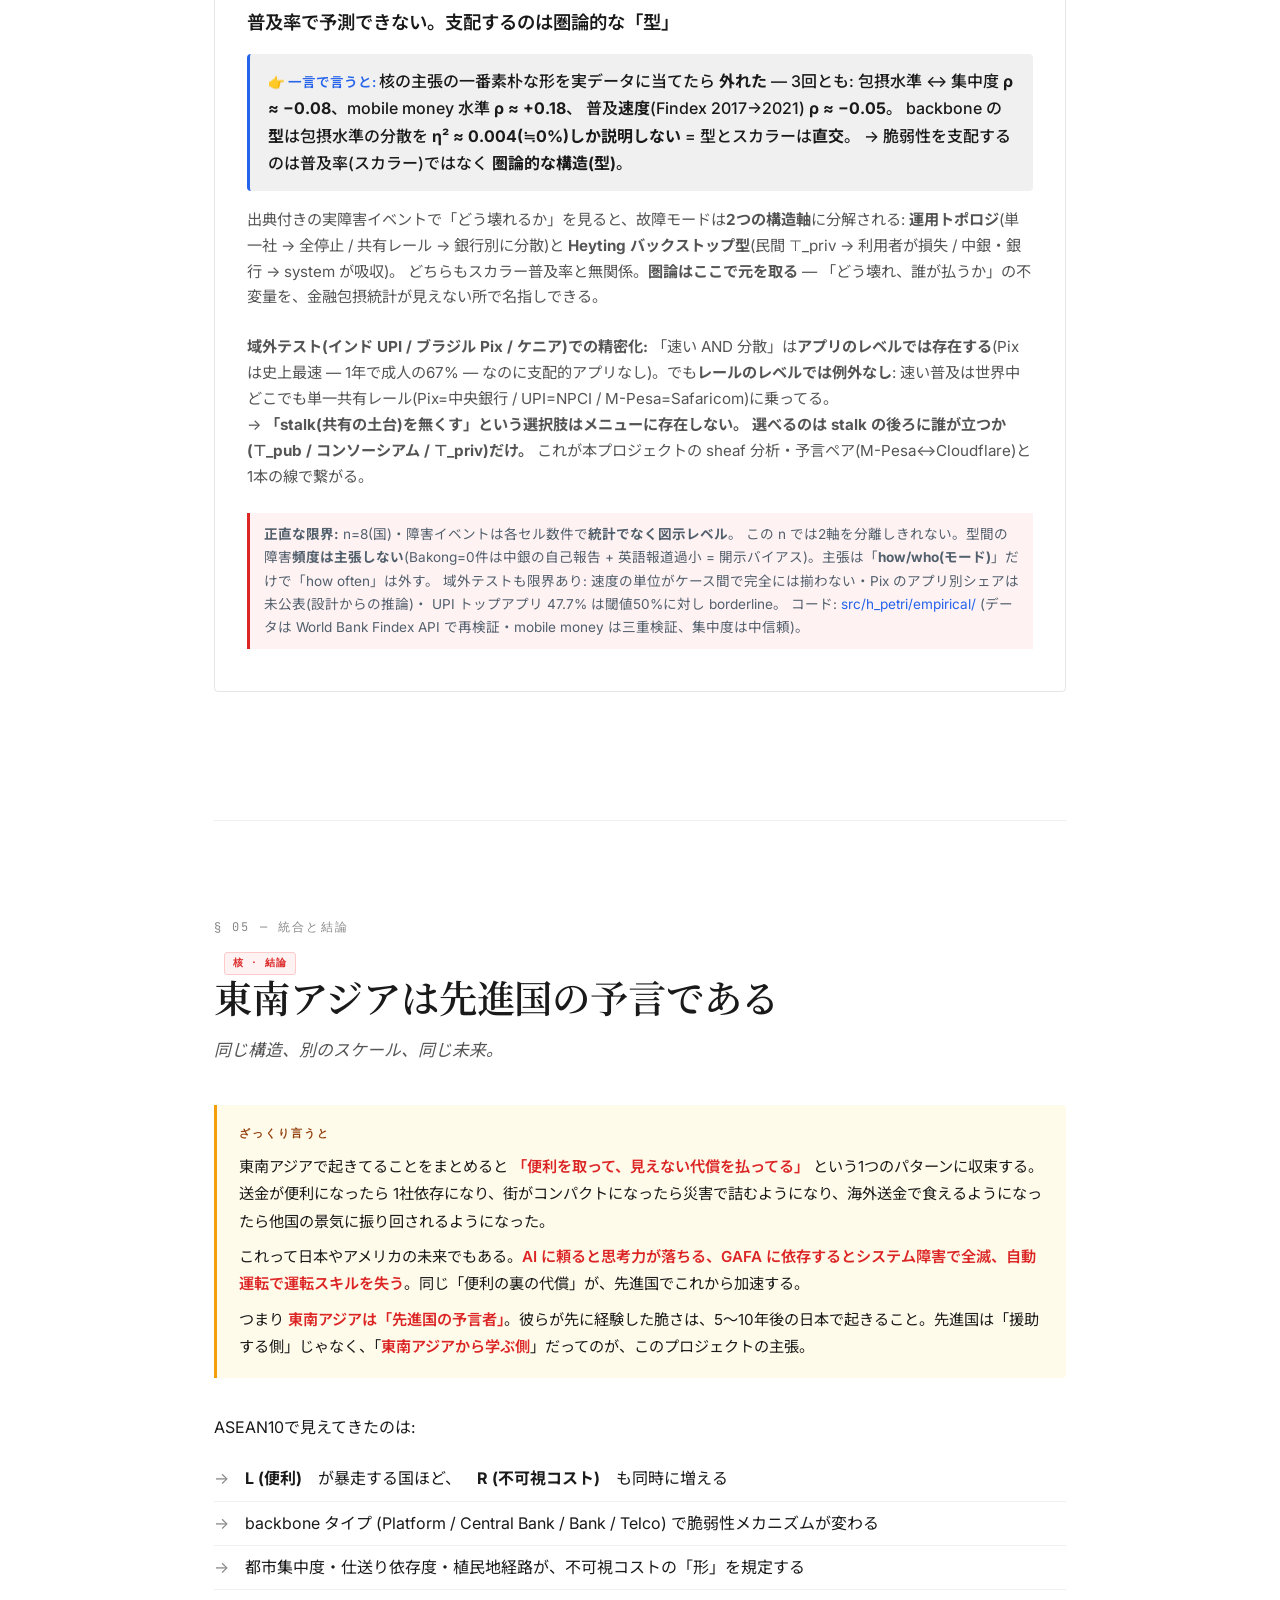
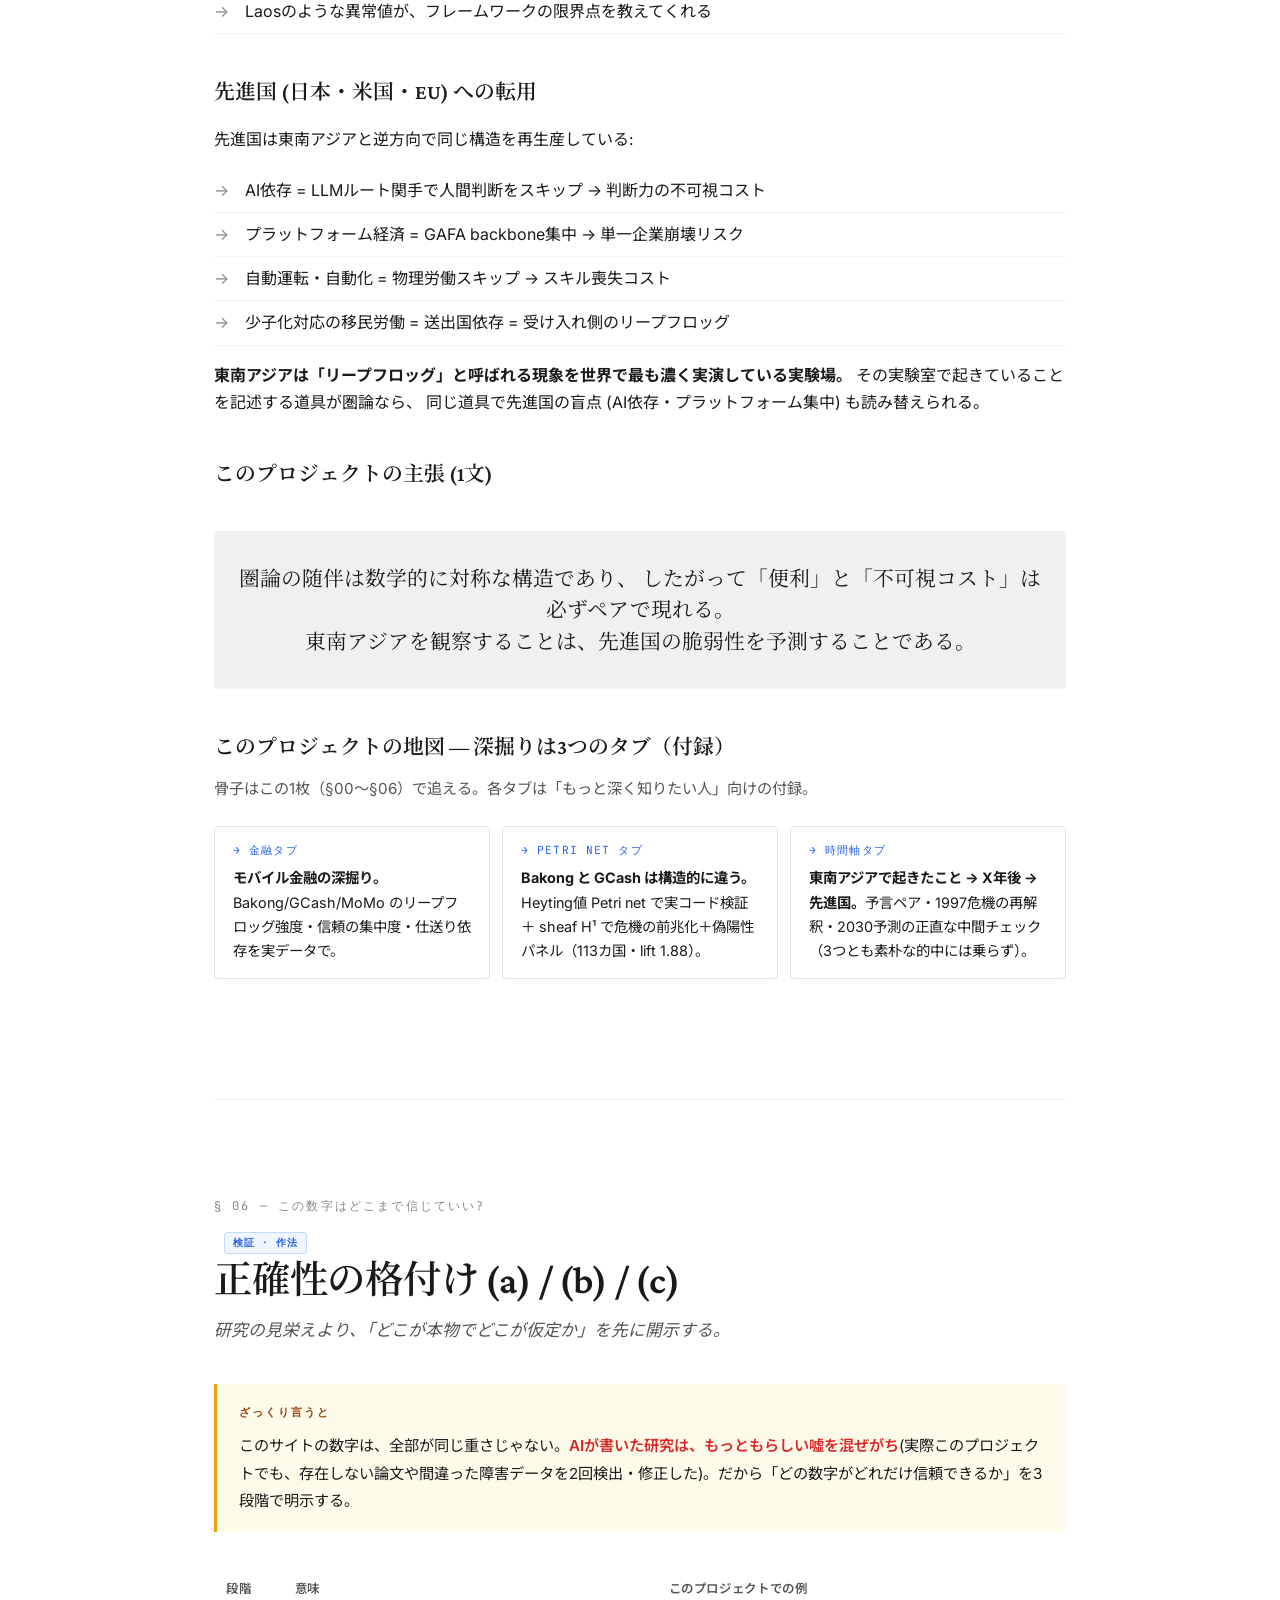
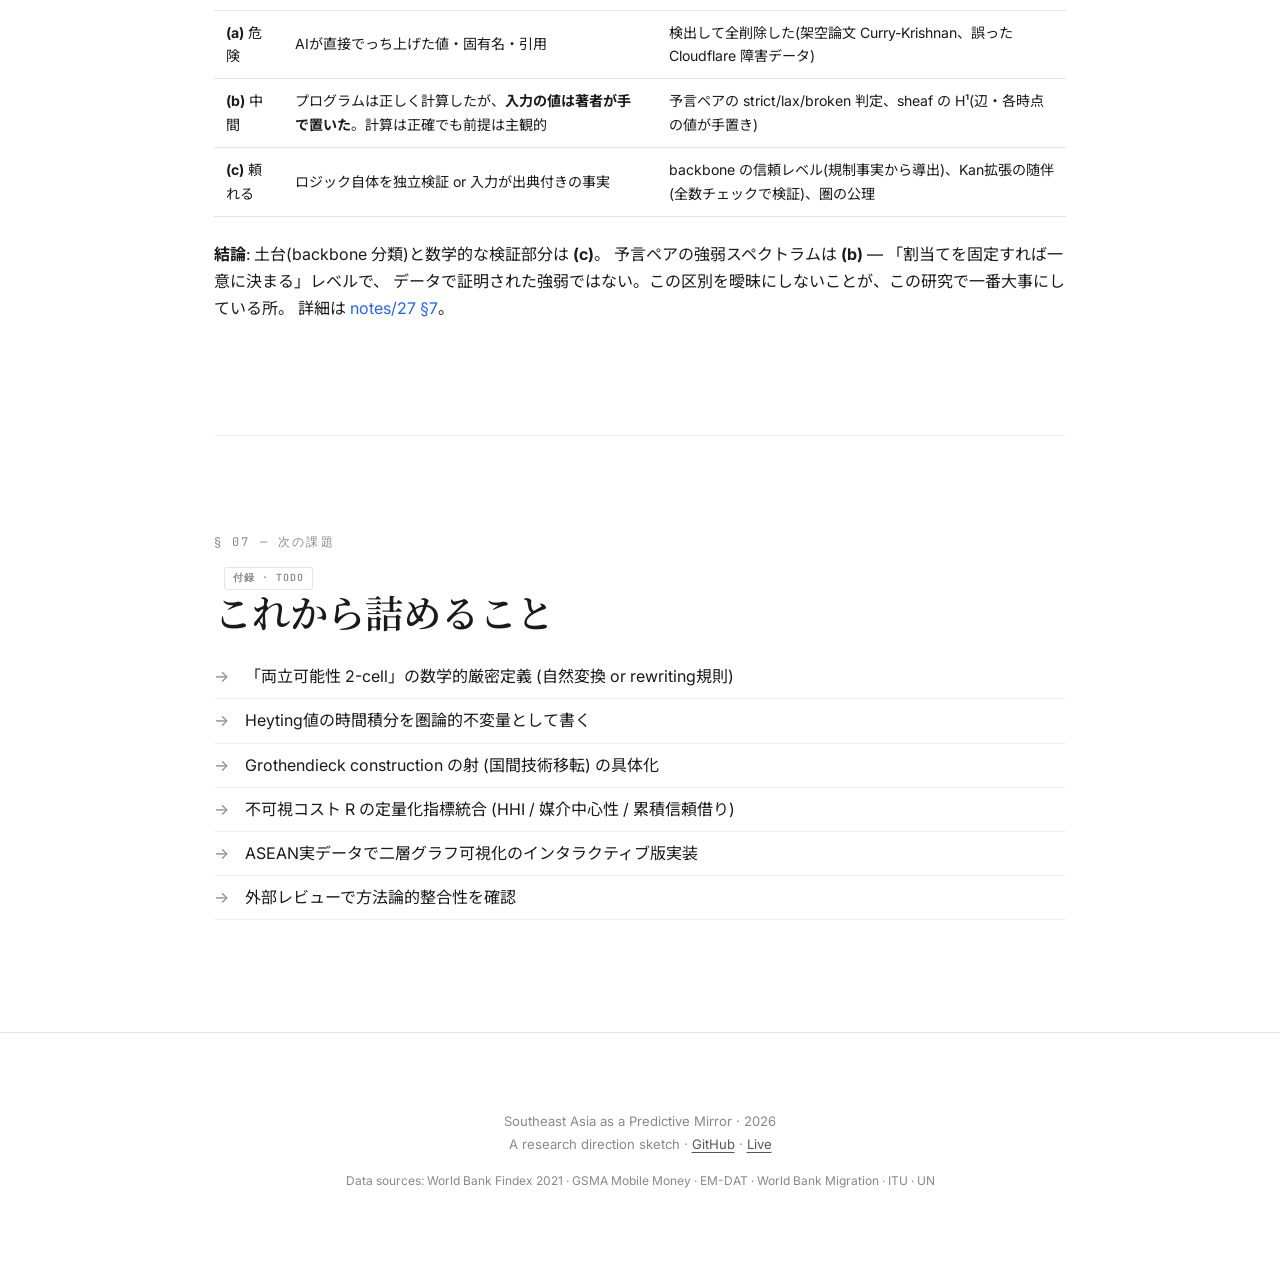
==== commit ad2efeb7: "feat: 読者導線を強化 — index を1枚完結化＋時間軸タブをコンパクト化 - index: §05に4タブ地図(temporal追加・各タブの核を明示)、§00を「骨子はこの1枚で追える/タ" ====
--- a/docs/index.html
+++ b/docs/index.html
@@ -115,7 +115,7 @@
     <a href="#honesty">→ §06 数字の格付け (a) / (b) / (c)</a>
   </div>
 
-  <p class="core-route">5分ならここまで。深掘りは下へスクロール、または上のタブ（金融 / Petri net / 時間軸）。</p>
+  <p class="core-route">この §00 がプロジェクトの核。§01 以降はその文脈・事例・検証で、<strong>骨子はこの1枚で追える</strong>。さらに深い理論・時系列・金融は上のタブ（＝付録）へ。</p>
 </section>
 
 <!-- ============ FRAMEWORK ============ -->
@@ -466,15 +466,20 @@
     </div>
   </div>
 
-  <h3>もっと深く見るには</h3>
+  <h3>このプロジェクトの地図 — 深掘りは3つのタブ（付録）</h3>
+  <p style="color:var(--fg-sub);margin:0 0 20px 0;font-size:0.95rem;">骨子はこの1枚（§00〜§06）で追える。各タブは「もっと深く知りたい人」向けの付録。</p>
   <div class="note-link-grid">
     <a href="finance.html">
-      <div class="id">→ FINANCE TAB</div>
-      <div class="title">モバイル金融 (Bakong/GCash/MoMo) の深掘り。リープフロッグ強度・集中度・仕送り。</div>
+      <div class="id">→ 金融タブ</div>
+      <div class="title"><strong>モバイル金融の深掘り。</strong>Bakong/GCash/MoMo のリープフロッグ強度・信頼の集中度・仕送り依存を実データで。</div>
     </a>
     <a href="petri.html">
-      <div class="id">→ PETRI NET TAB</div>
-      <div class="title">Bakong vs GCash の Petri net シミュレーション。Heyting値の上限差を実コードで確認。</div>
+      <div class="id">→ PETRI NET タブ</div>
+      <div class="title"><strong>Bakong と GCash は構造的に違う。</strong>Heyting値 Petri net で実コード検証＋ sheaf H¹ で危機の前兆化＋偽陽性パネル（113カ国・lift 1.88）。</div>
+    </a>
+    <a href="temporal.html">
+      <div class="id">→ 時間軸タブ</div>
+      <div class="title"><strong>東南アジアで起きたこと → X年後 → 先進国。</strong>予言ペア・1997危機の再解釈・2030予測の正直な中間チェック（3つとも素朴な的中には乗らず）。</div>
     </a>
   </div>
 </section>
--- a/docs/style.css
+++ b/docs/style.css
@@ -1223,3 +1223,51 @@
   .core-claim { padding: 18px 20px; }
   .method-honesty { padding: 16px 18px; }
 }
+
+/* ---------- Collapsible appendix (details) — temporal 等の重い理論を畳む ---------- */
+
+details.appendix-fold {
+  border: 1px solid var(--line);
+  border-radius: 4px;
+  margin: 24px 0;
+  background: var(--line-soft);
+}
+details.appendix-fold > summary {
+  cursor: pointer;
+  padding: 16px 20px;
+  font-family: var(--serif);
+  font-size: 1.15rem;
+  font-weight: 600;
+  color: var(--fg-sub);
+  list-style: none;
+  display: flex;
+  align-items: center;
+  gap: 12px;
+}
+details.appendix-fold > summary::-webkit-details-marker { display: none; }
+details.appendix-fold > summary::before {
+  content: "▶";
+  font-size: 0.7rem;
+  color: var(--fg-mute);
+  transition: transform 0.2s;
+  flex-shrink: 0;
+}
+details.appendix-fold[open] > summary::before { transform: rotate(90deg); }
+details.appendix-fold > summary:hover { color: var(--fg); }
+details.appendix-fold > summary .fold-tag {
+  font-family: var(--mono);
+  font-size: 0.62rem;
+  letter-spacing: 0.1em;
+  text-transform: uppercase;
+  padding: 2px 8px;
+  border-radius: 3px;
+  background: var(--bg);
+  color: var(--fg-mute);
+  border: 1px solid var(--line);
+  margin-left: auto;
+  font-weight: 600;
+  white-space: nowrap;
+}
+details.appendix-fold > .fold-body {
+  padding: 4px 20px 12px 20px;
+}
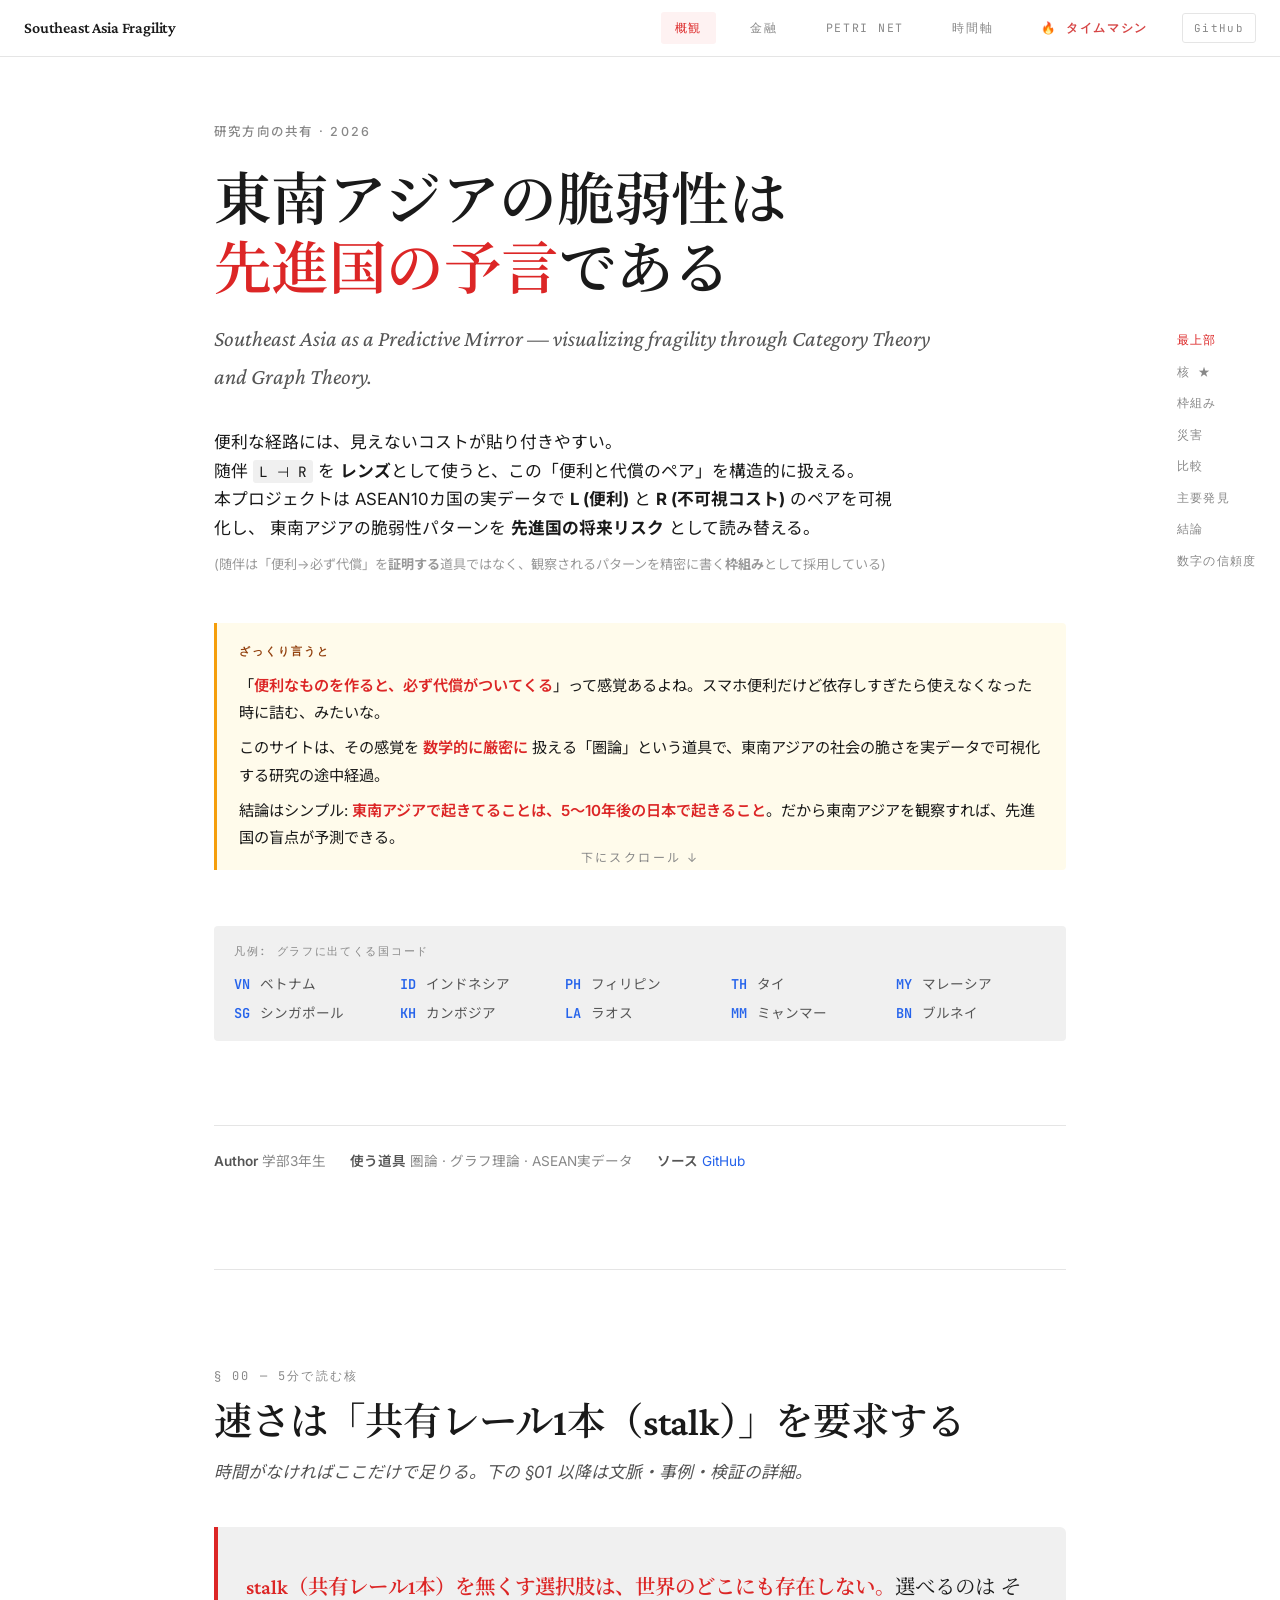
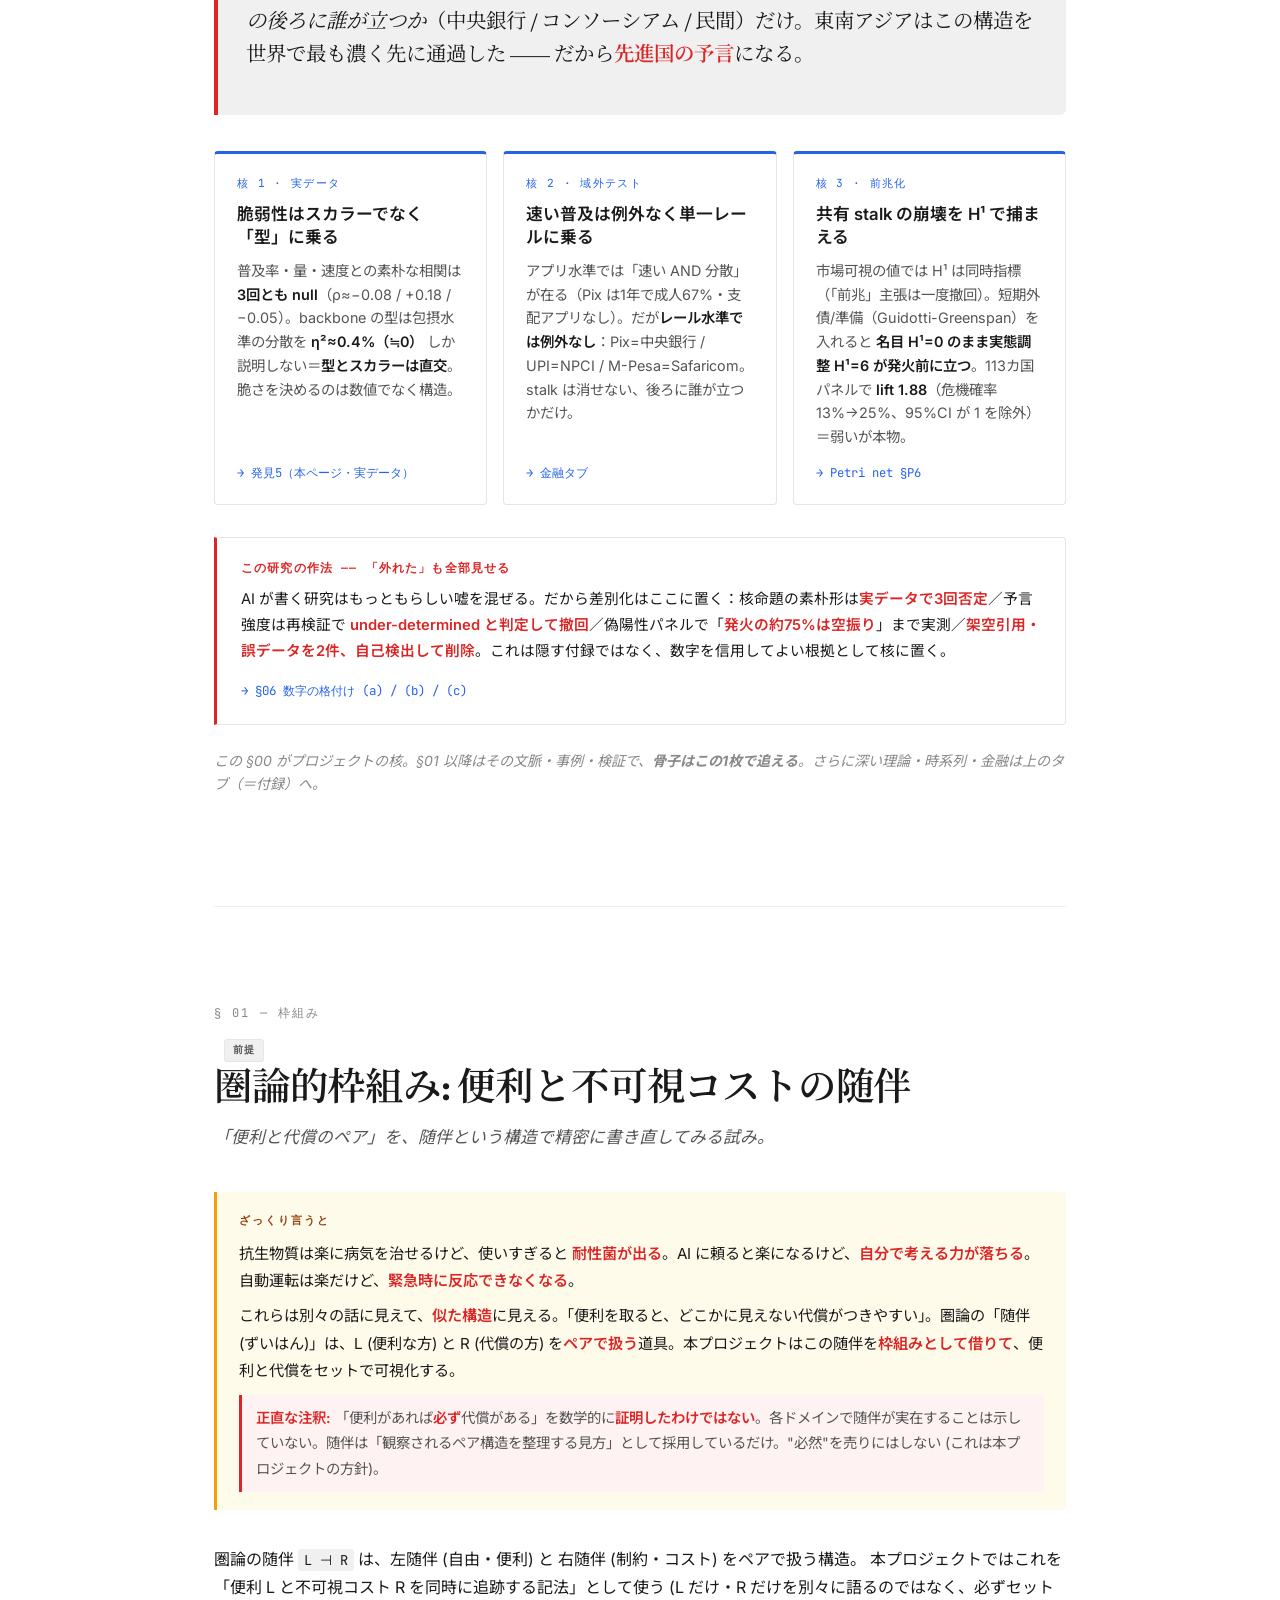
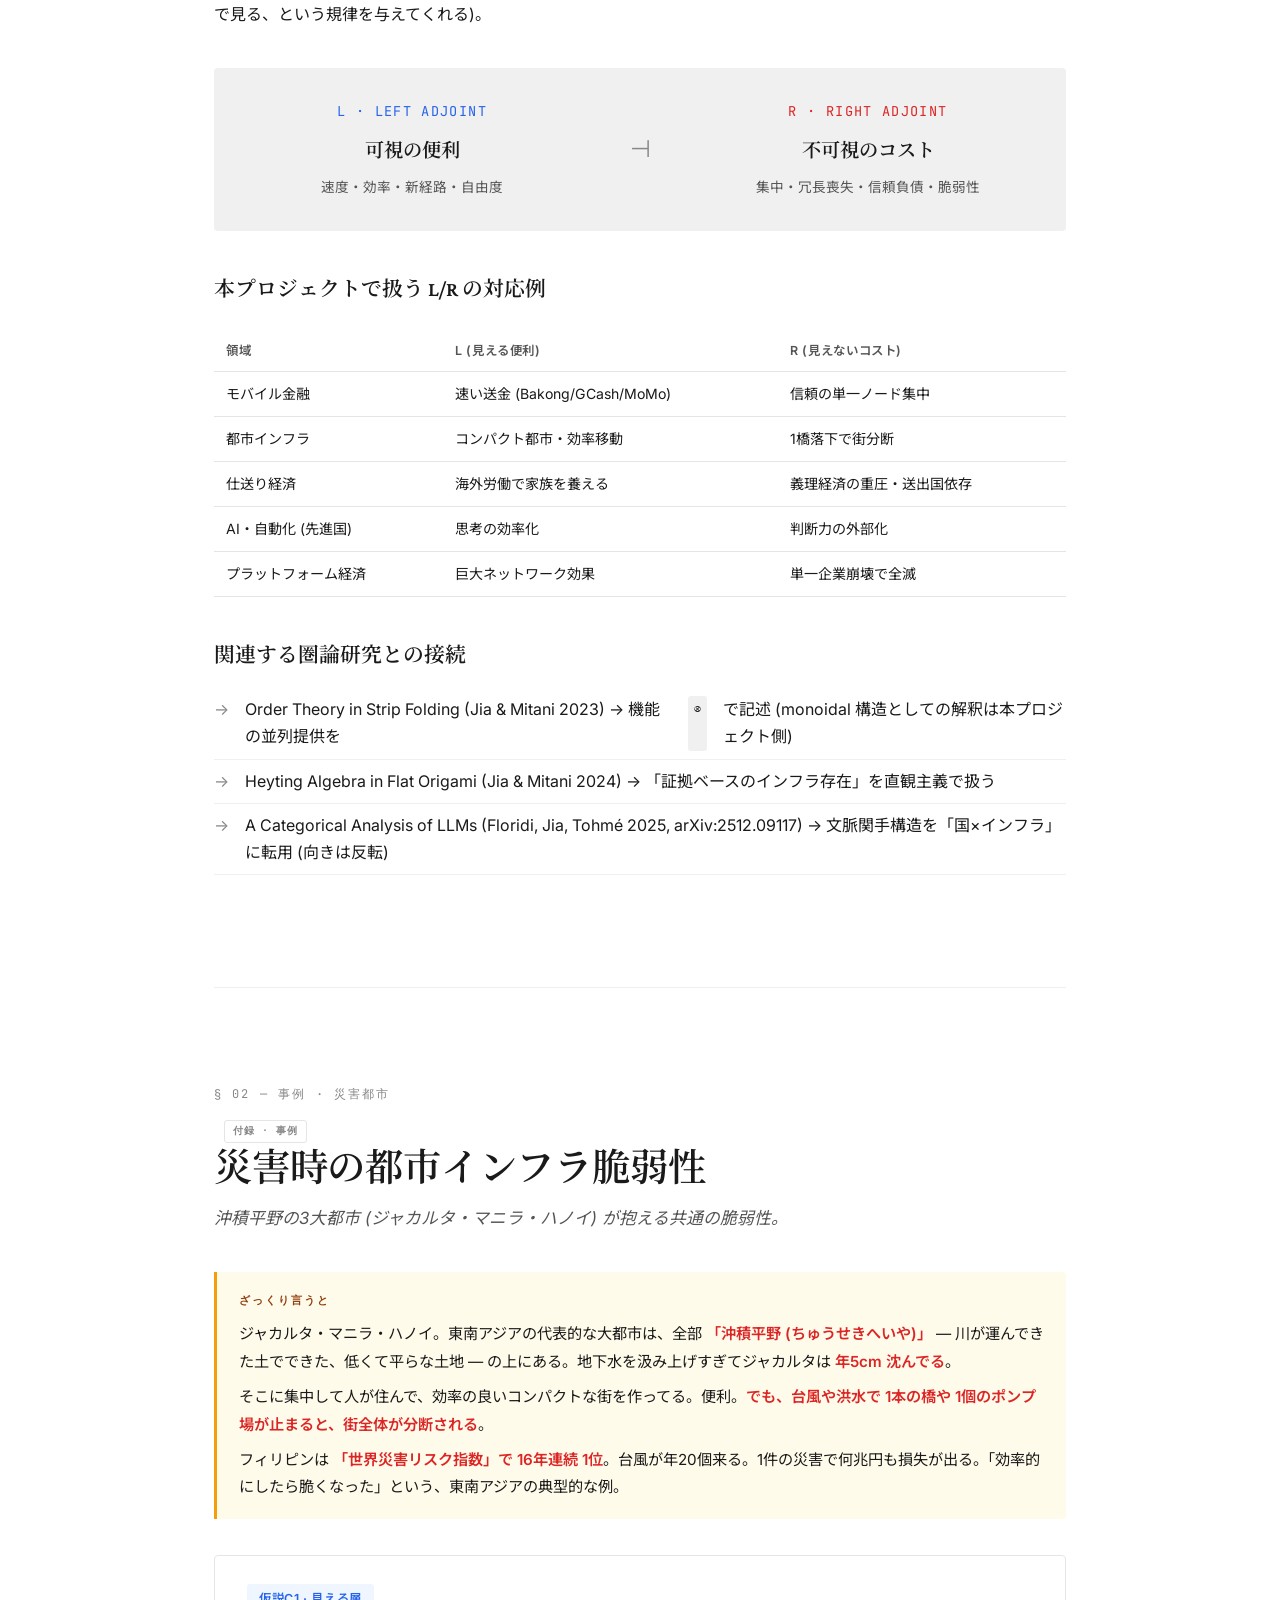
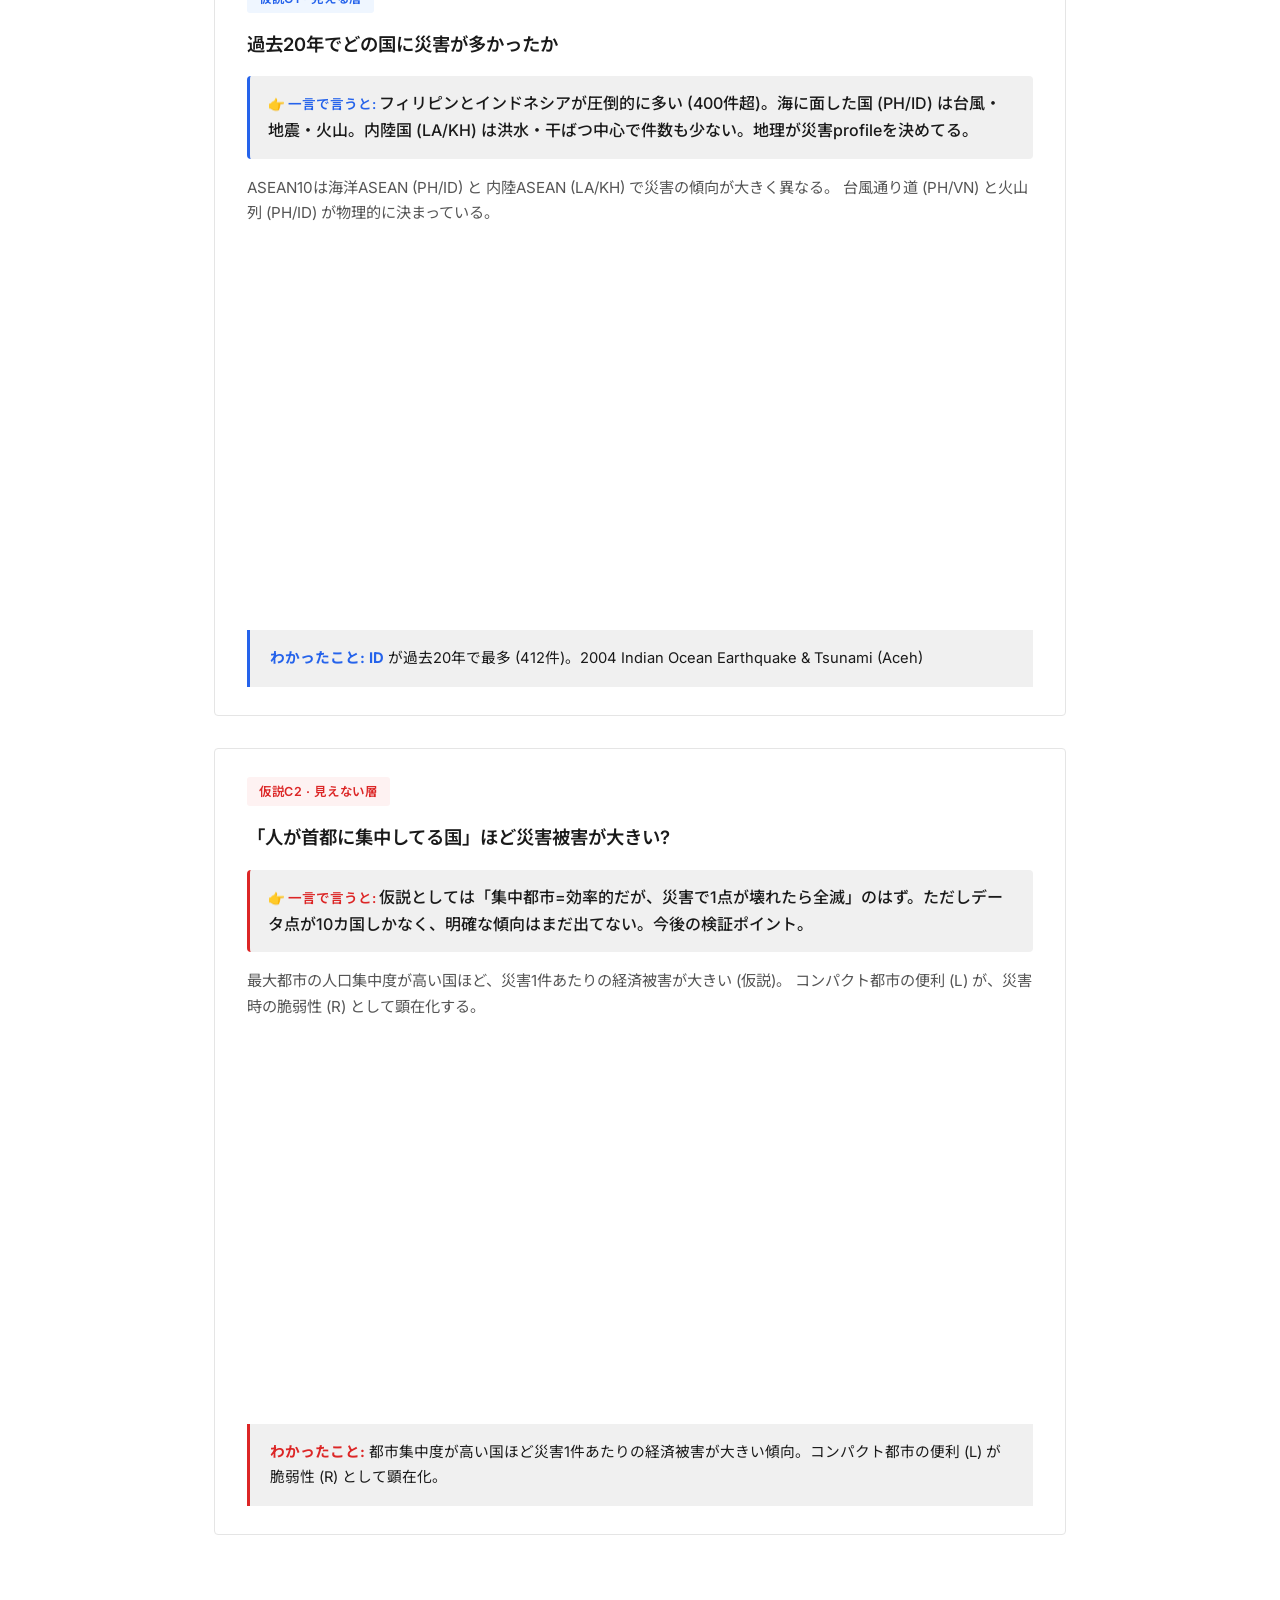
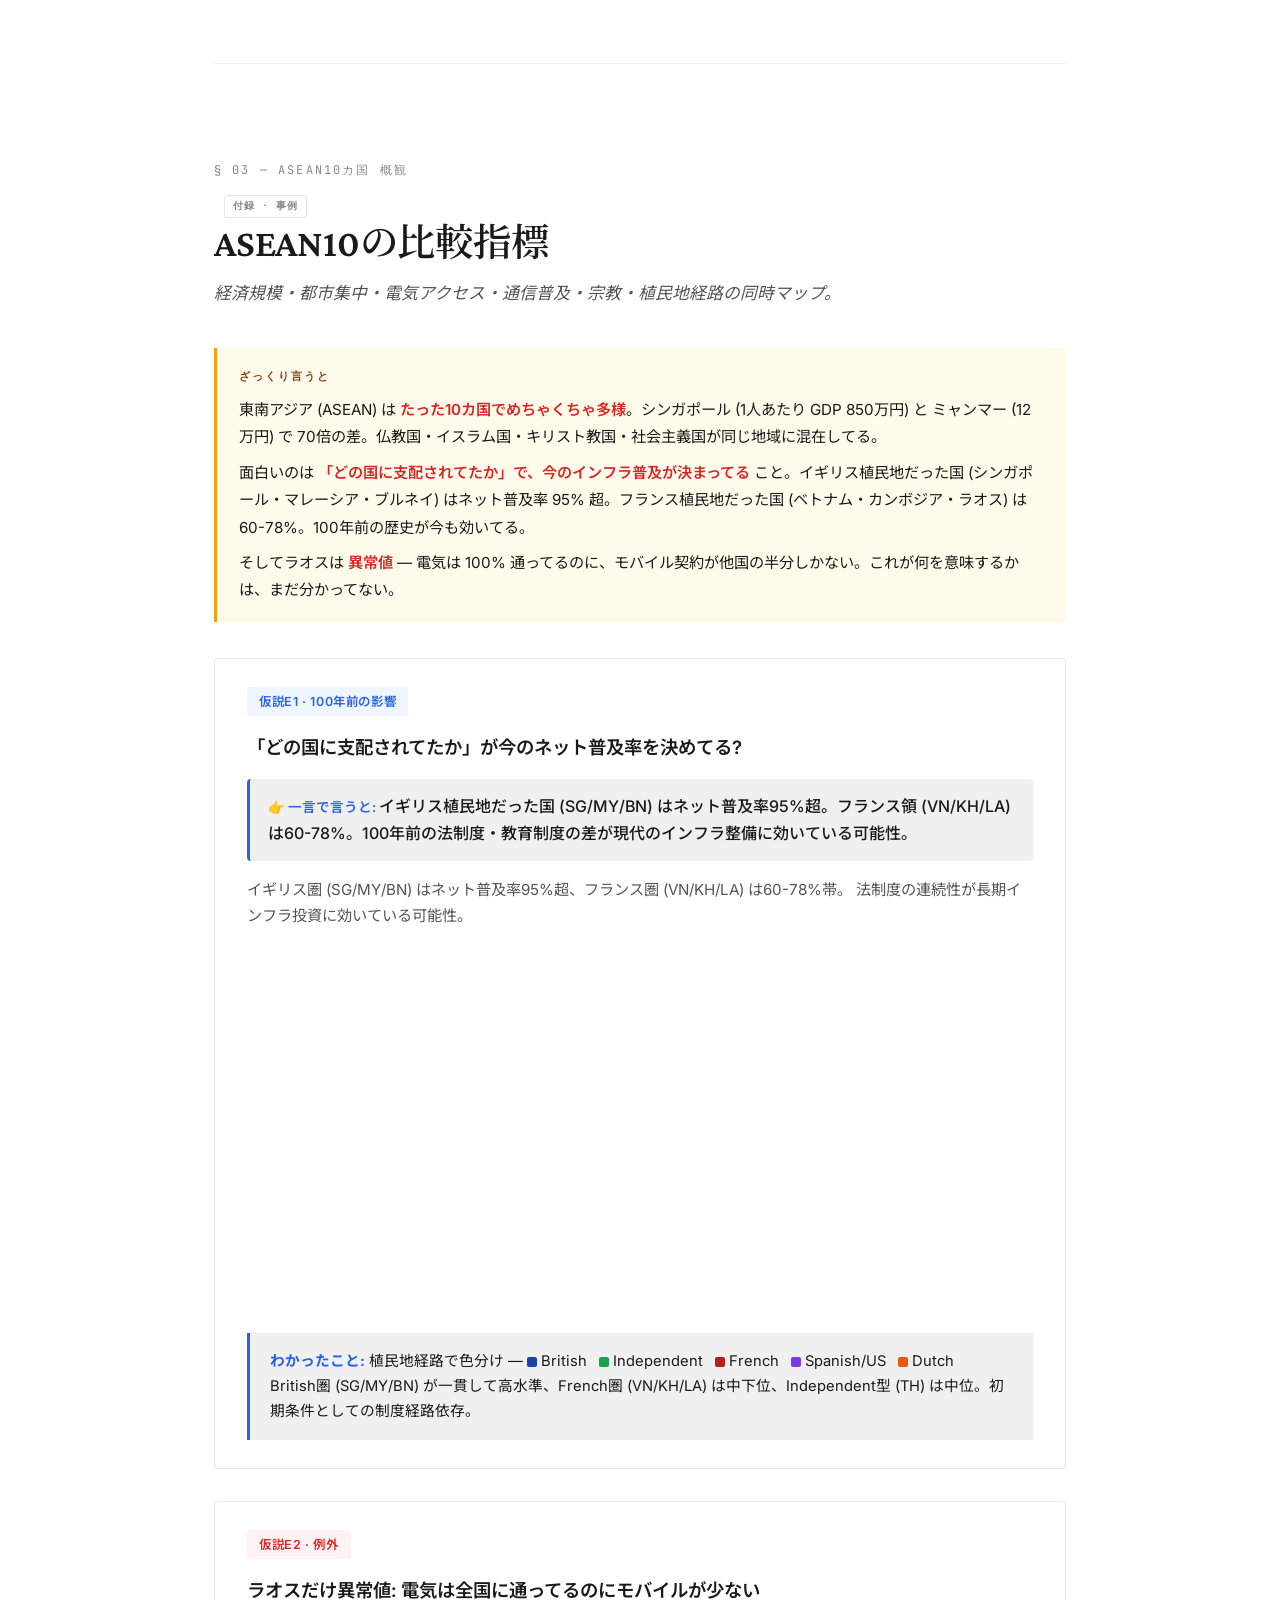
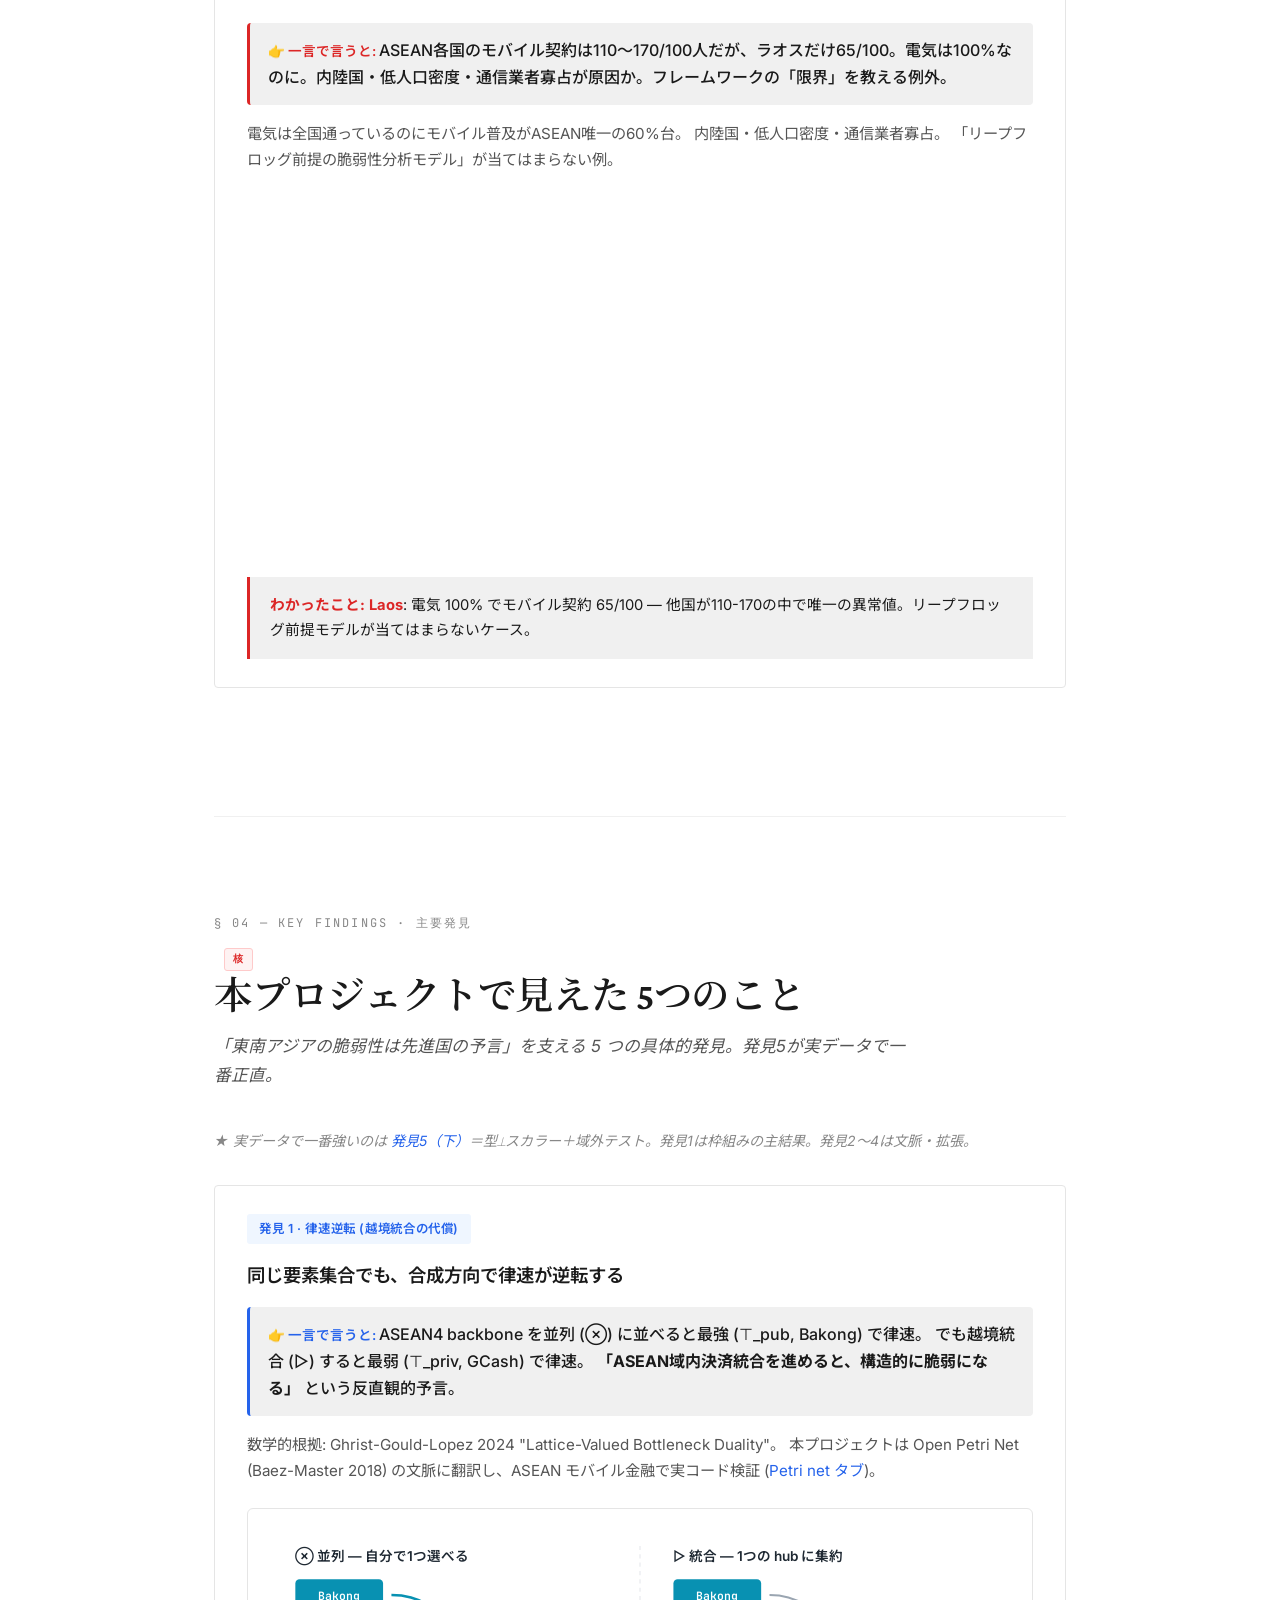
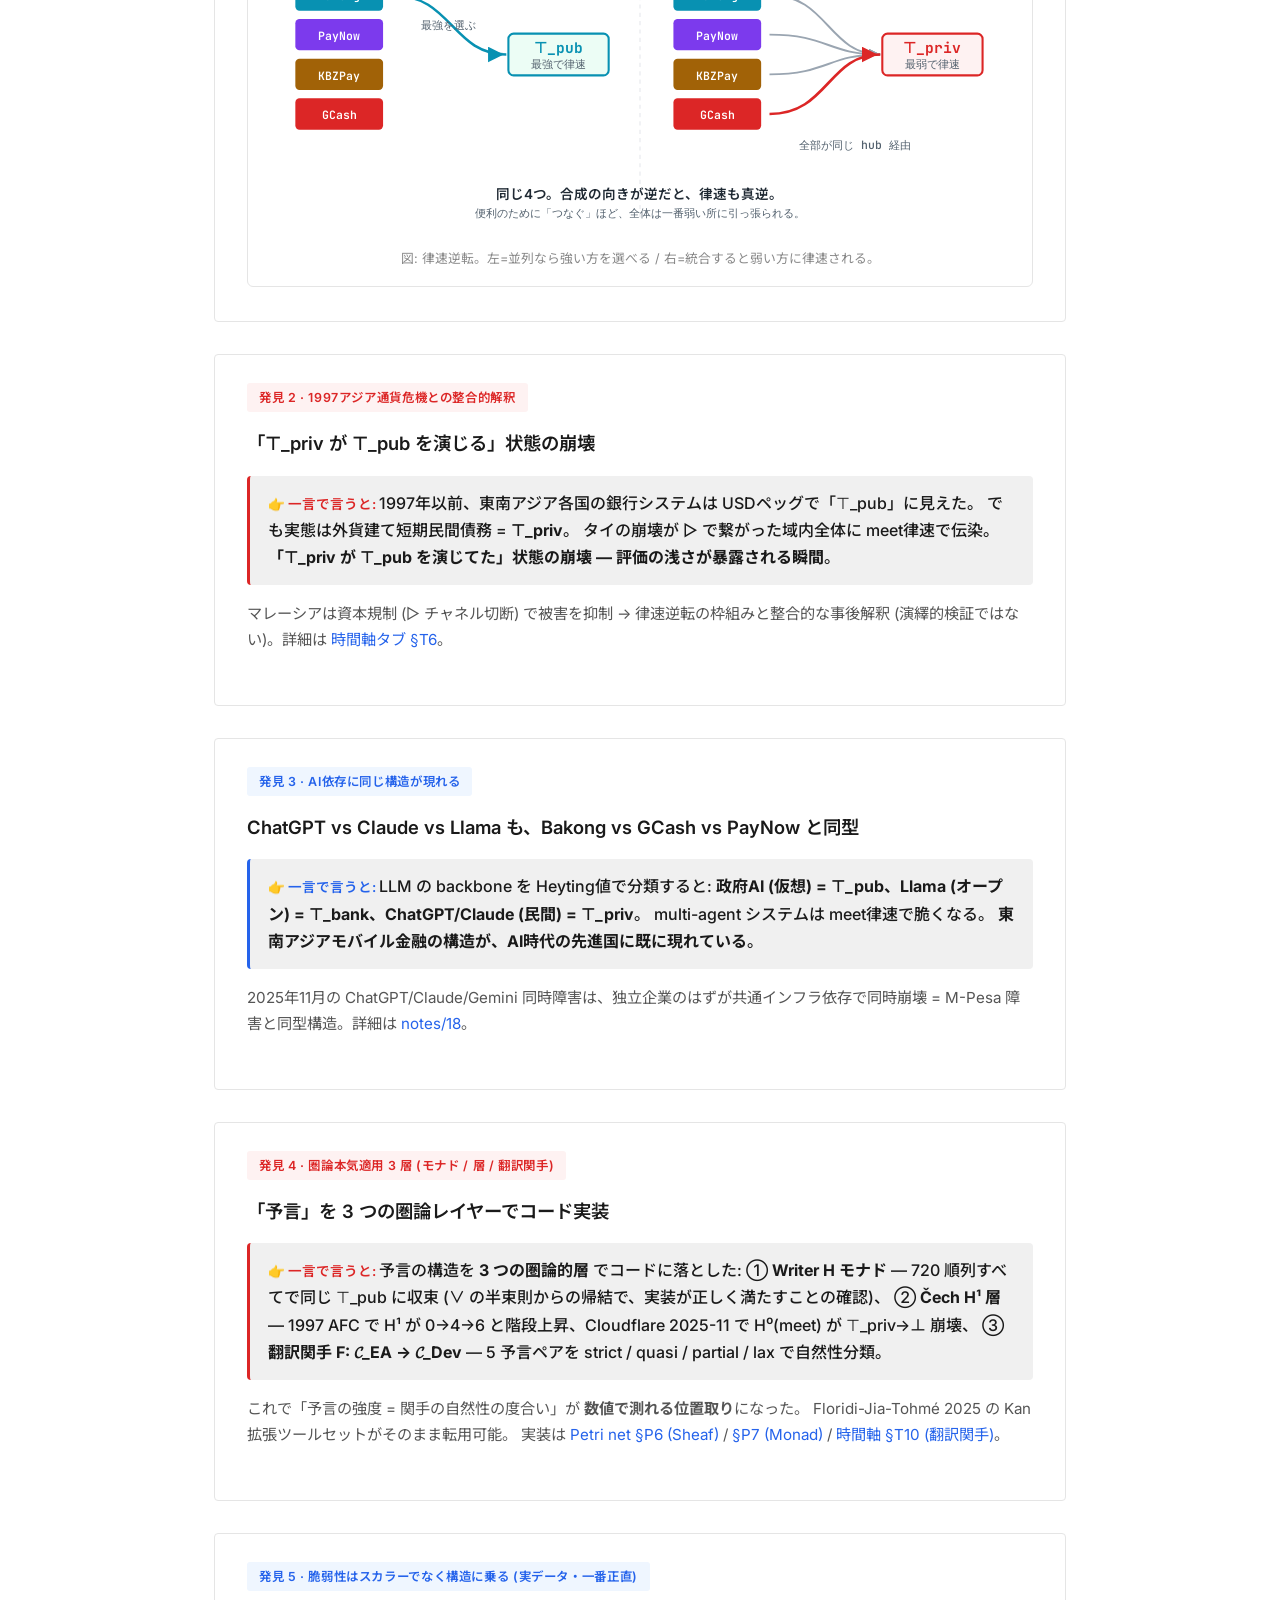
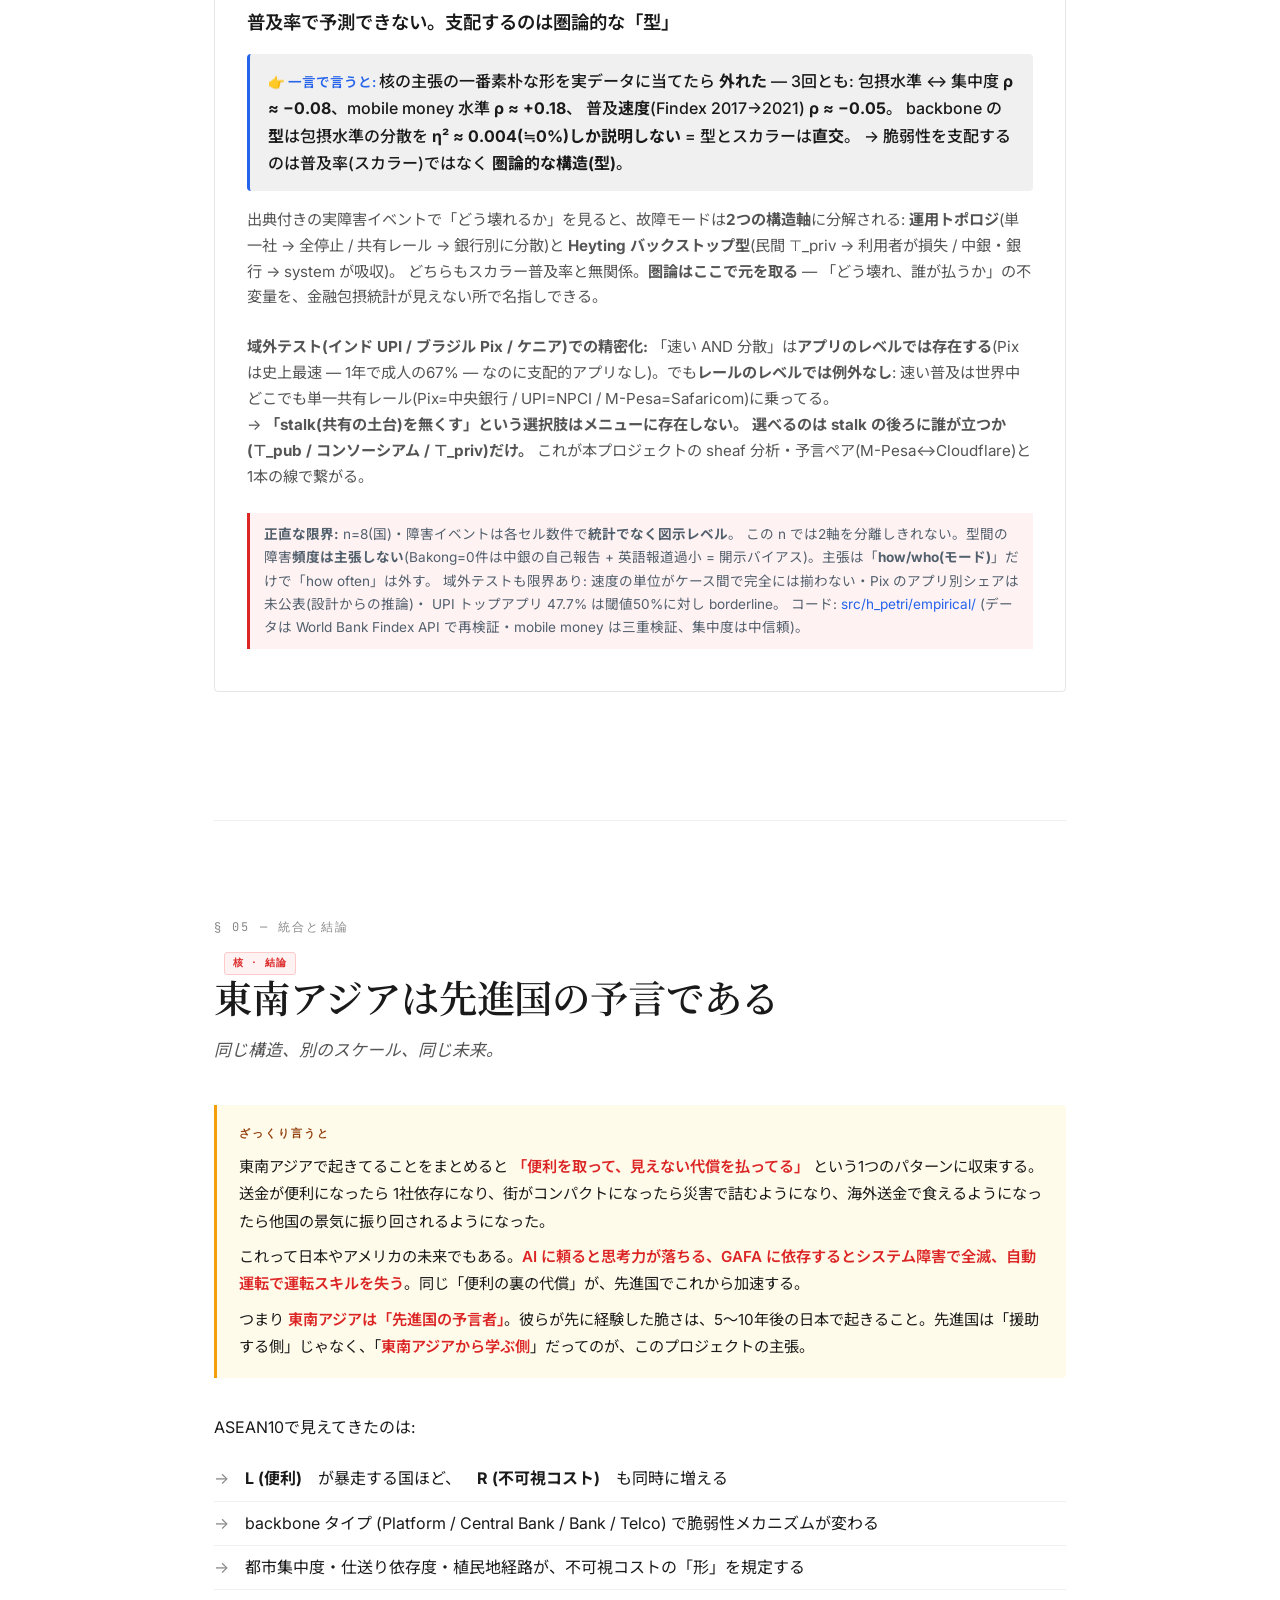
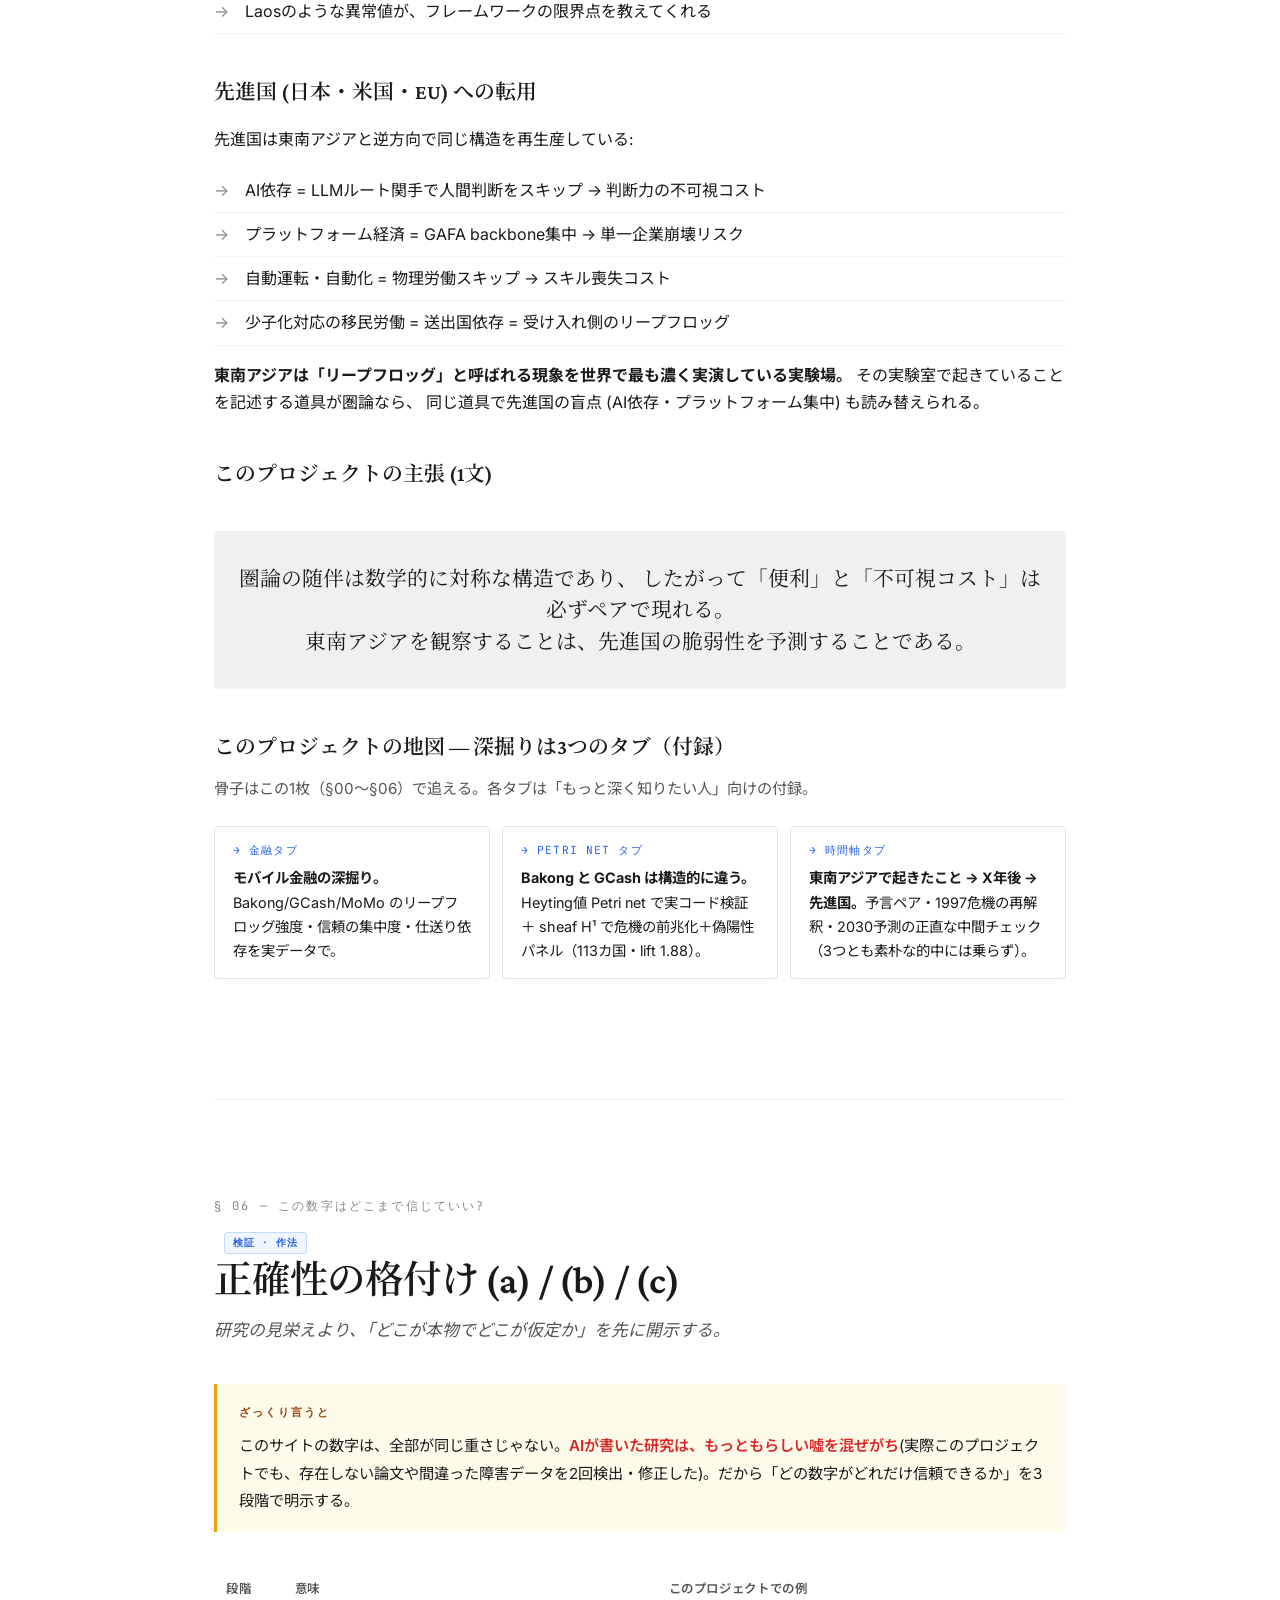
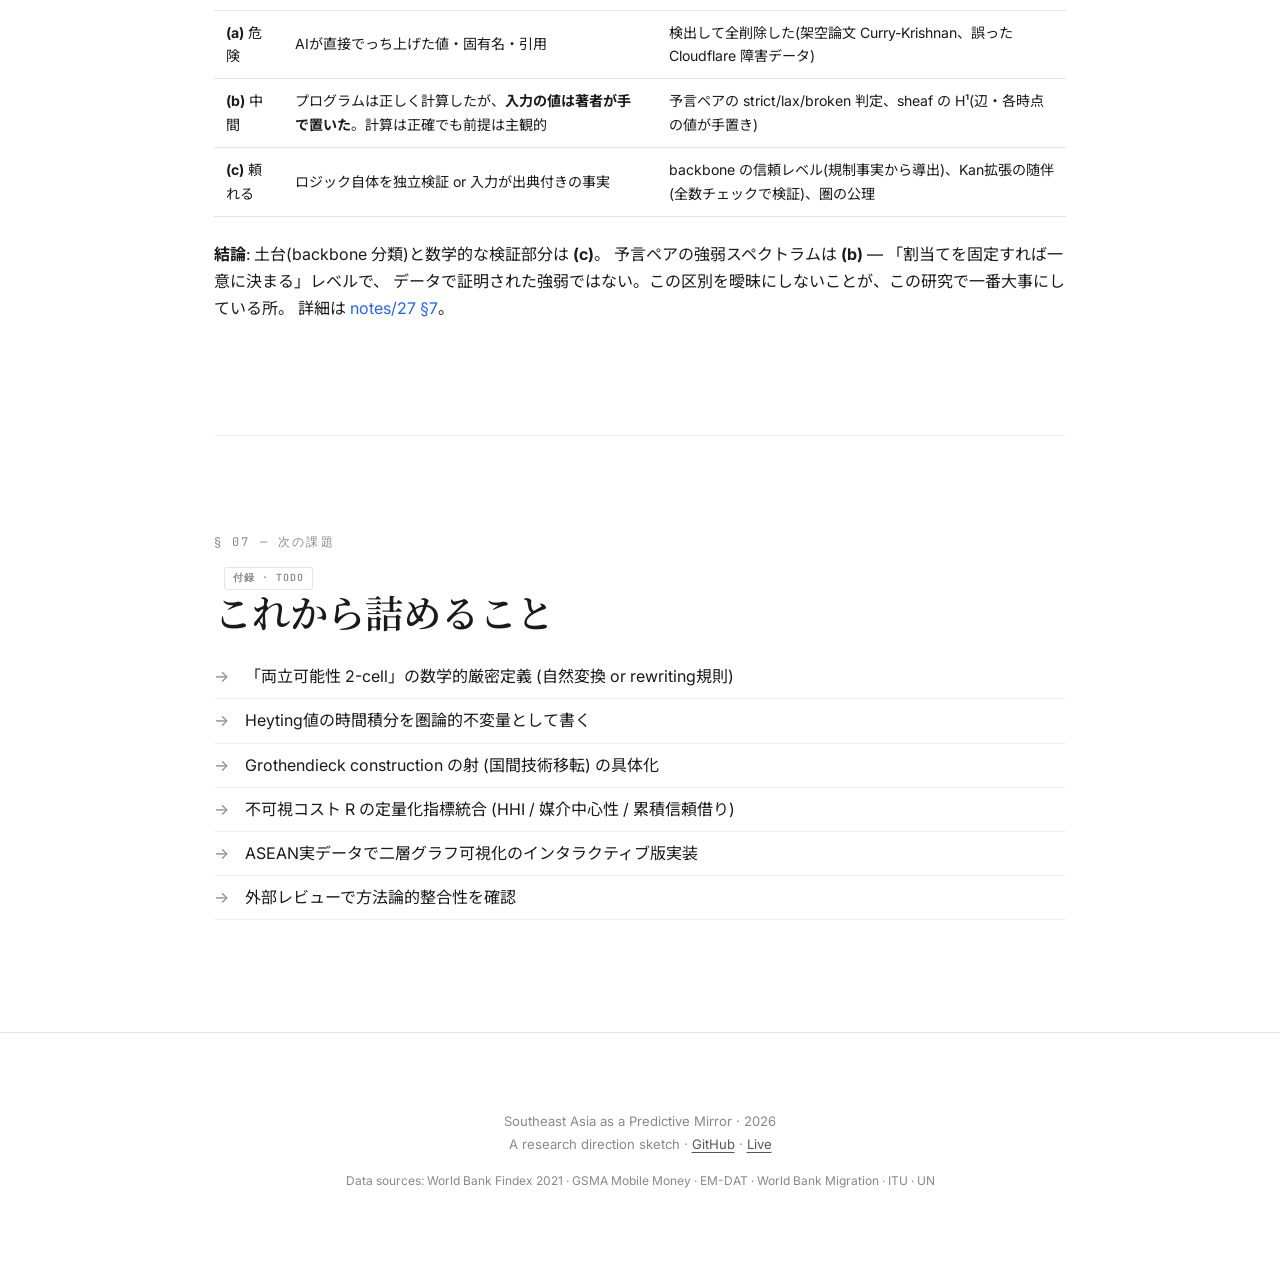
==== commit 7b4e9244: "feat: 通貨危機タイムマシン — 50年を月単位で再生する対話型デモ(警報色タイル・火の弧・嵐ゲージ・答え合わせモード)" ====
--- a/docs/index.html
+++ b/docs/index.html
@@ -21,6 +21,7 @@
   <a href="finance.html" class="tab">金融</a>
   <a href="petri.html" class="tab">Petri net</a>
   <a href="temporal.html" class="tab">時間軸</a>
+  <a href="timemachine.html" class="tab" style="color:#d64545;font-weight:700">🔥 タイムマシン</a>
   <a href="https://github.com/hajimedayo328/southeast-asia-fragility" class="ext" target="_blank">GitHub</a>
 </nav>
 
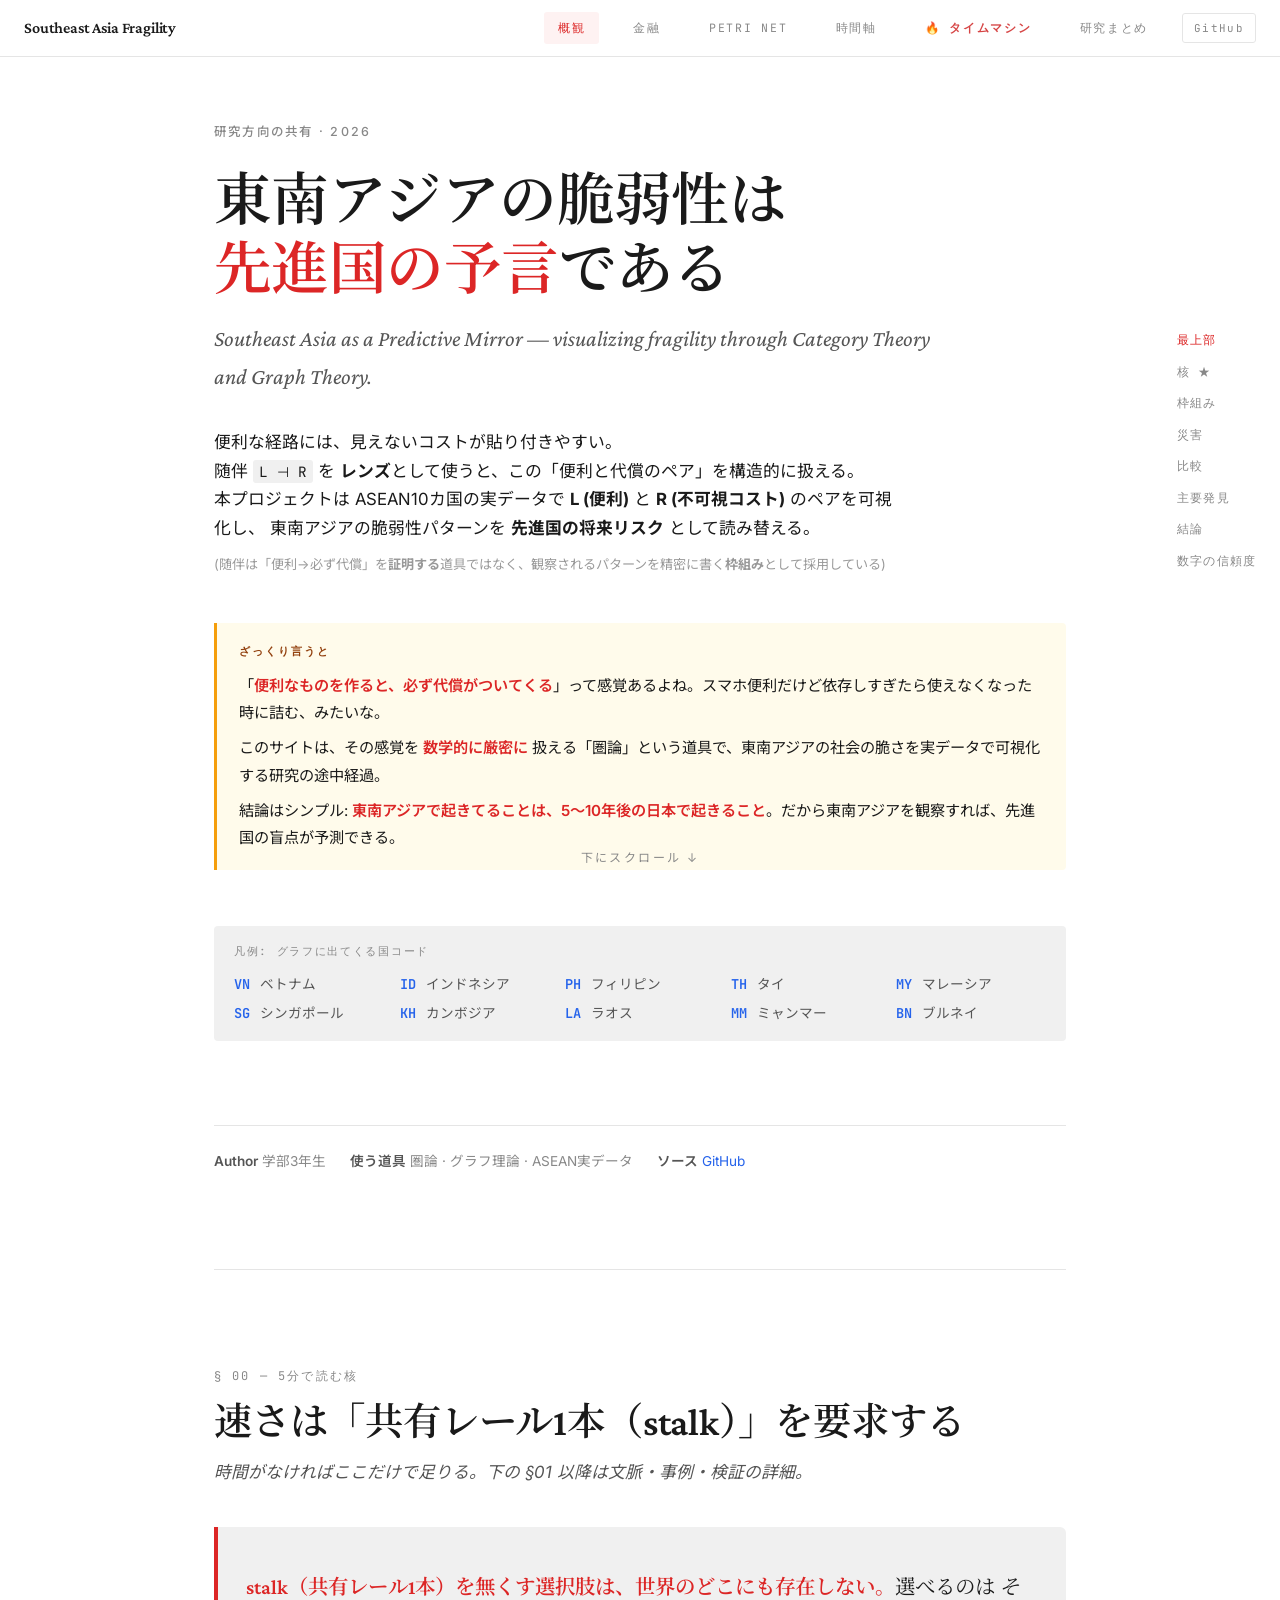
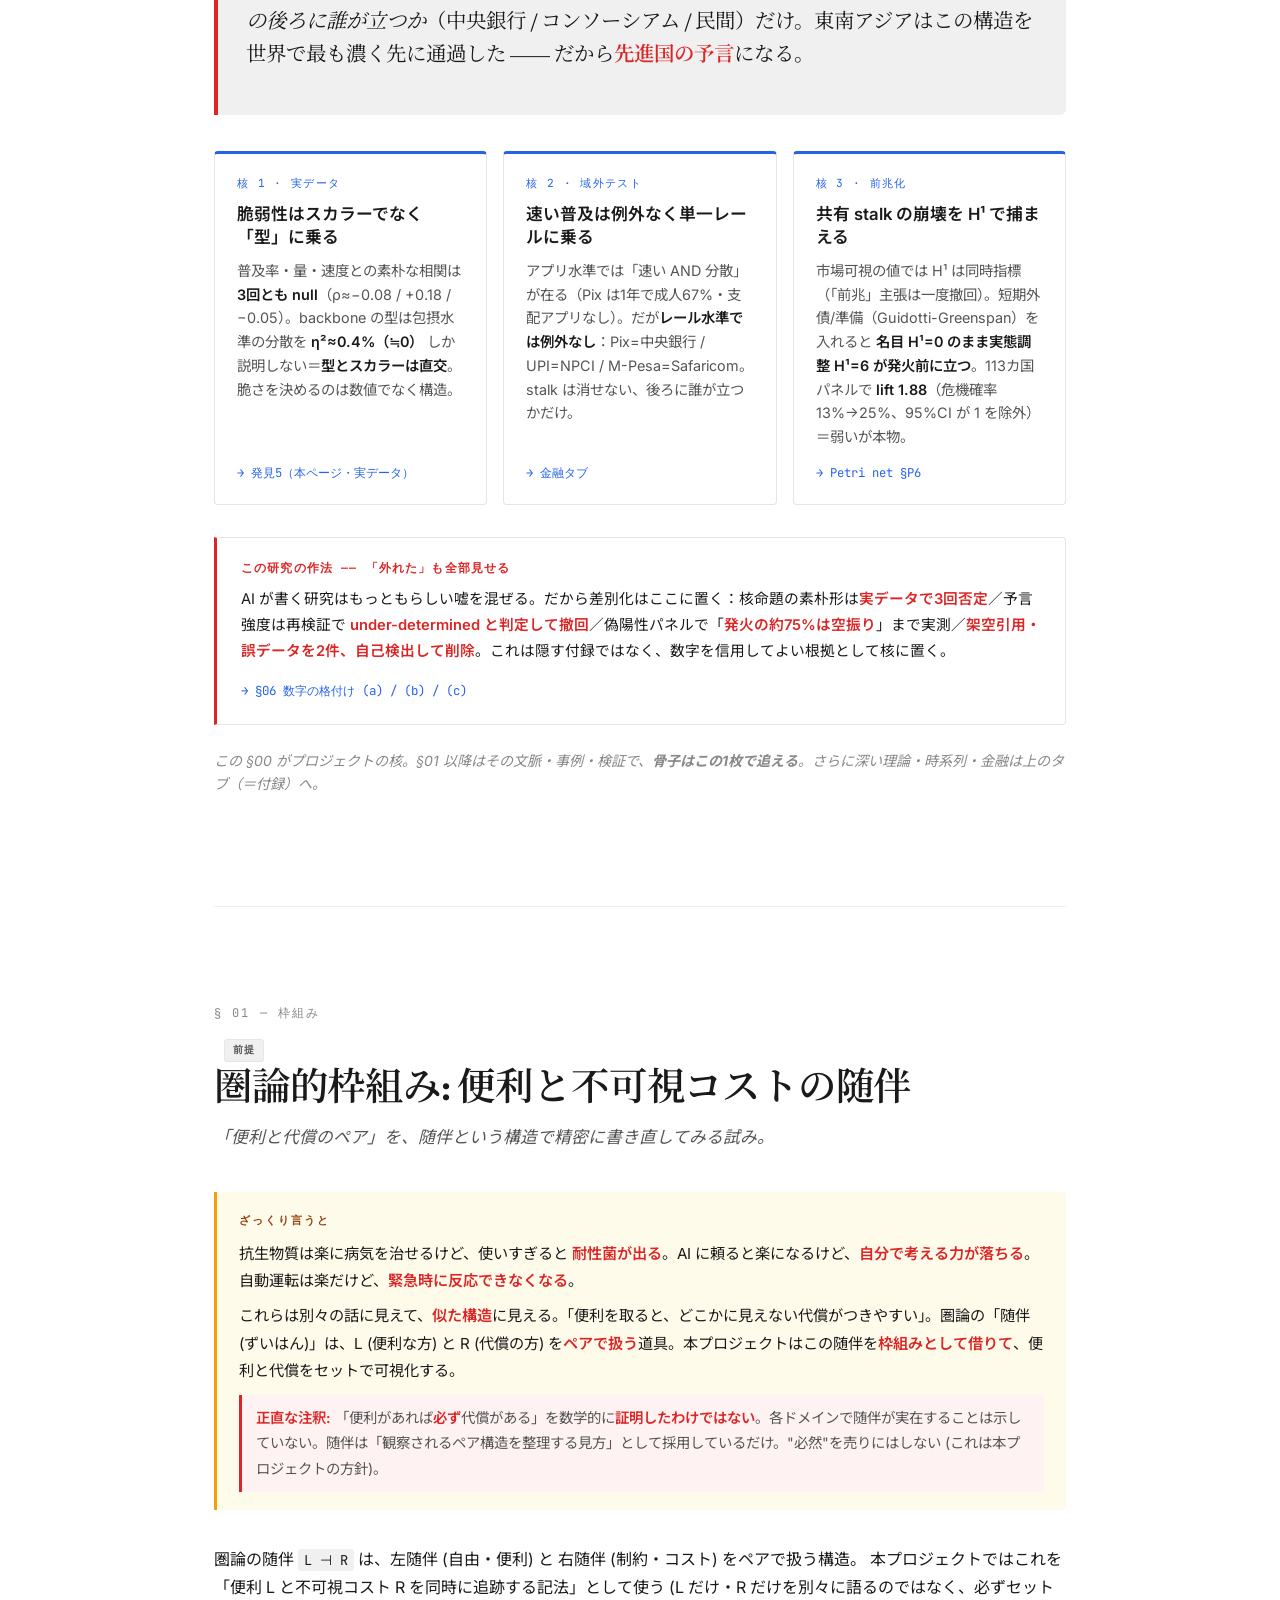
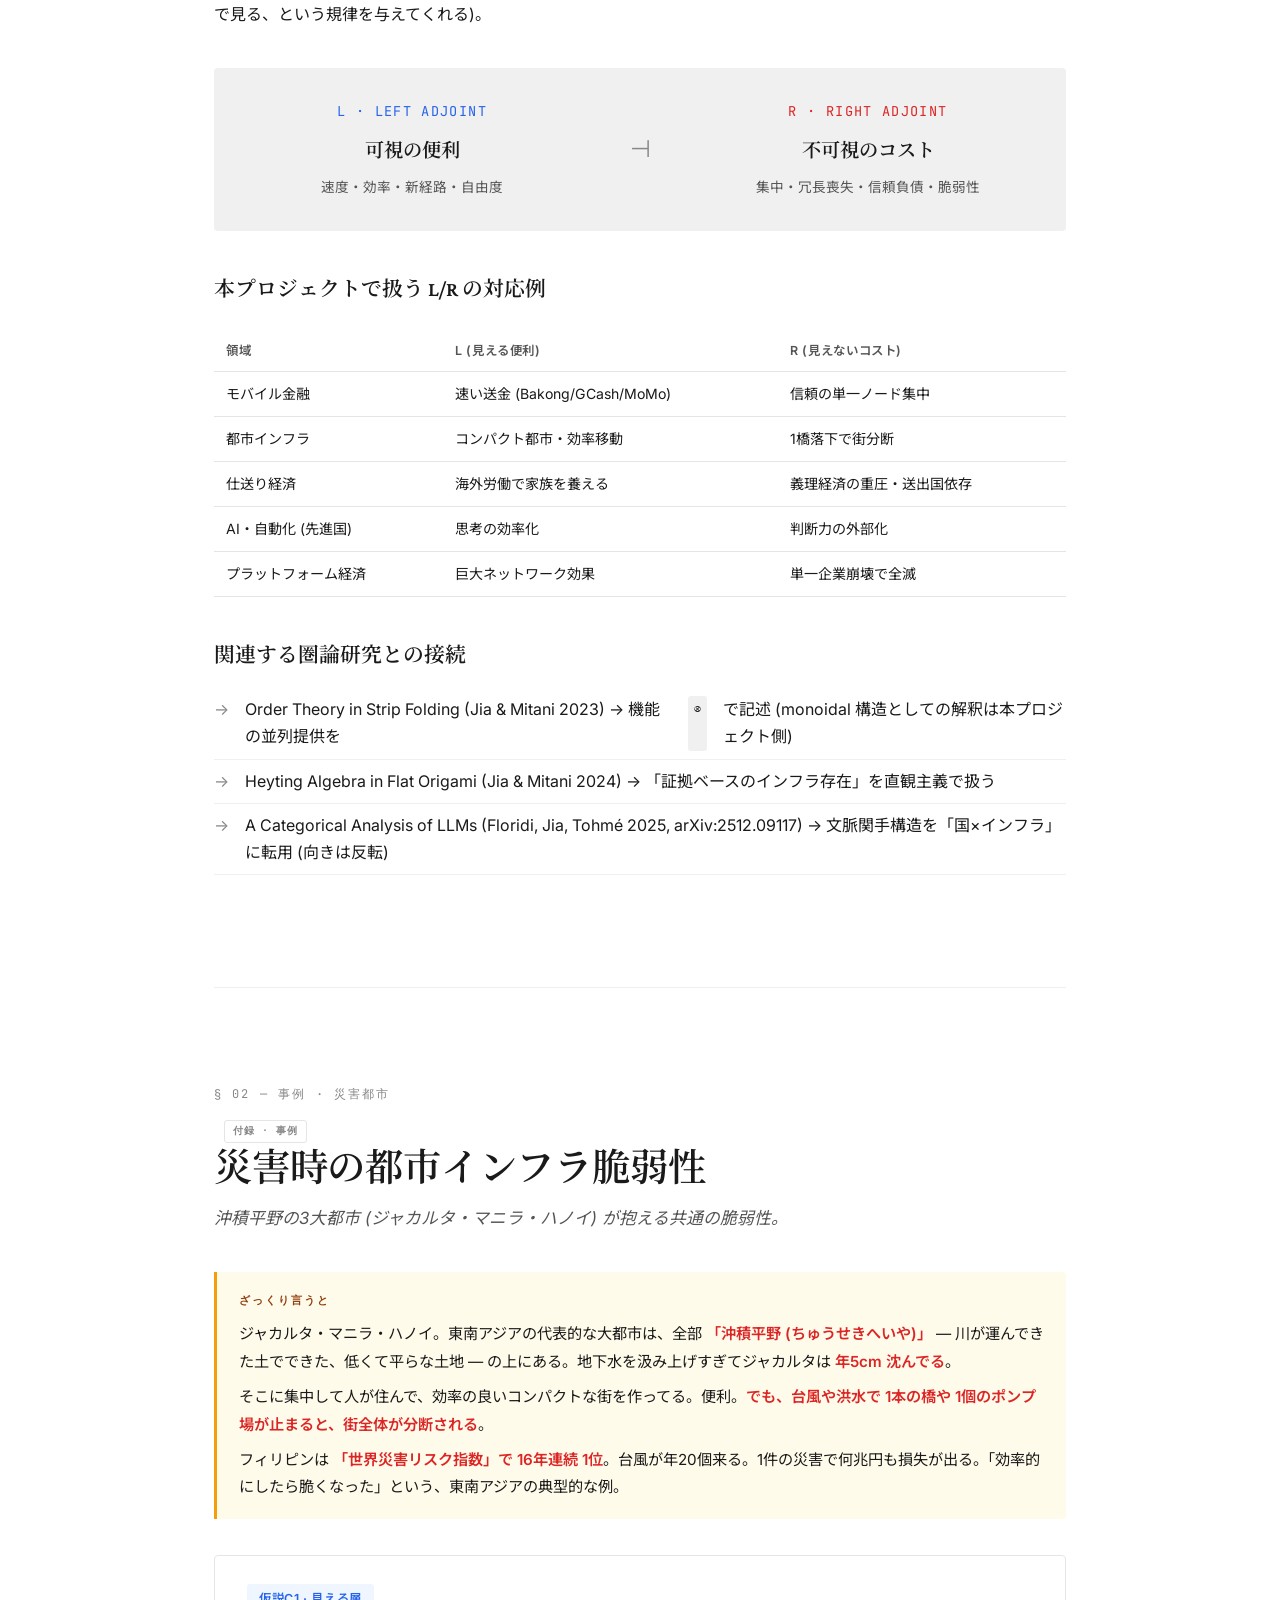
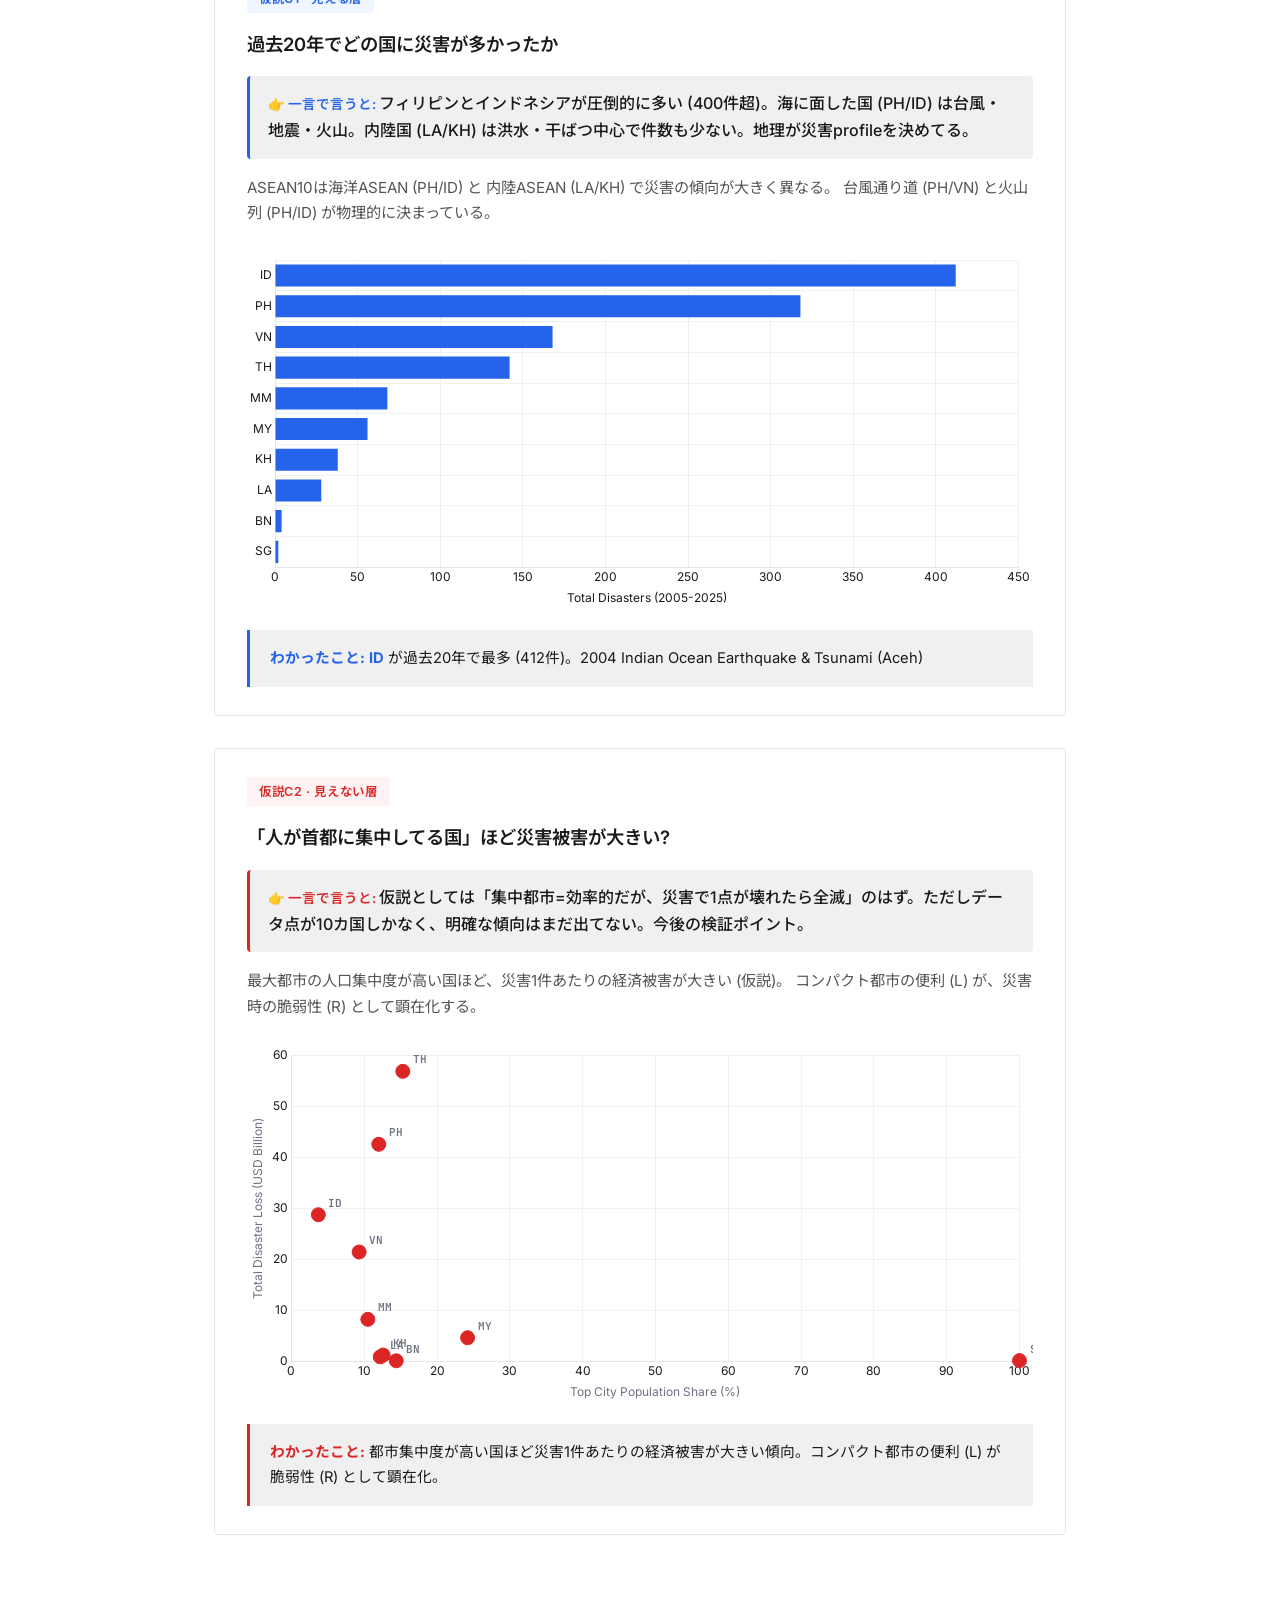
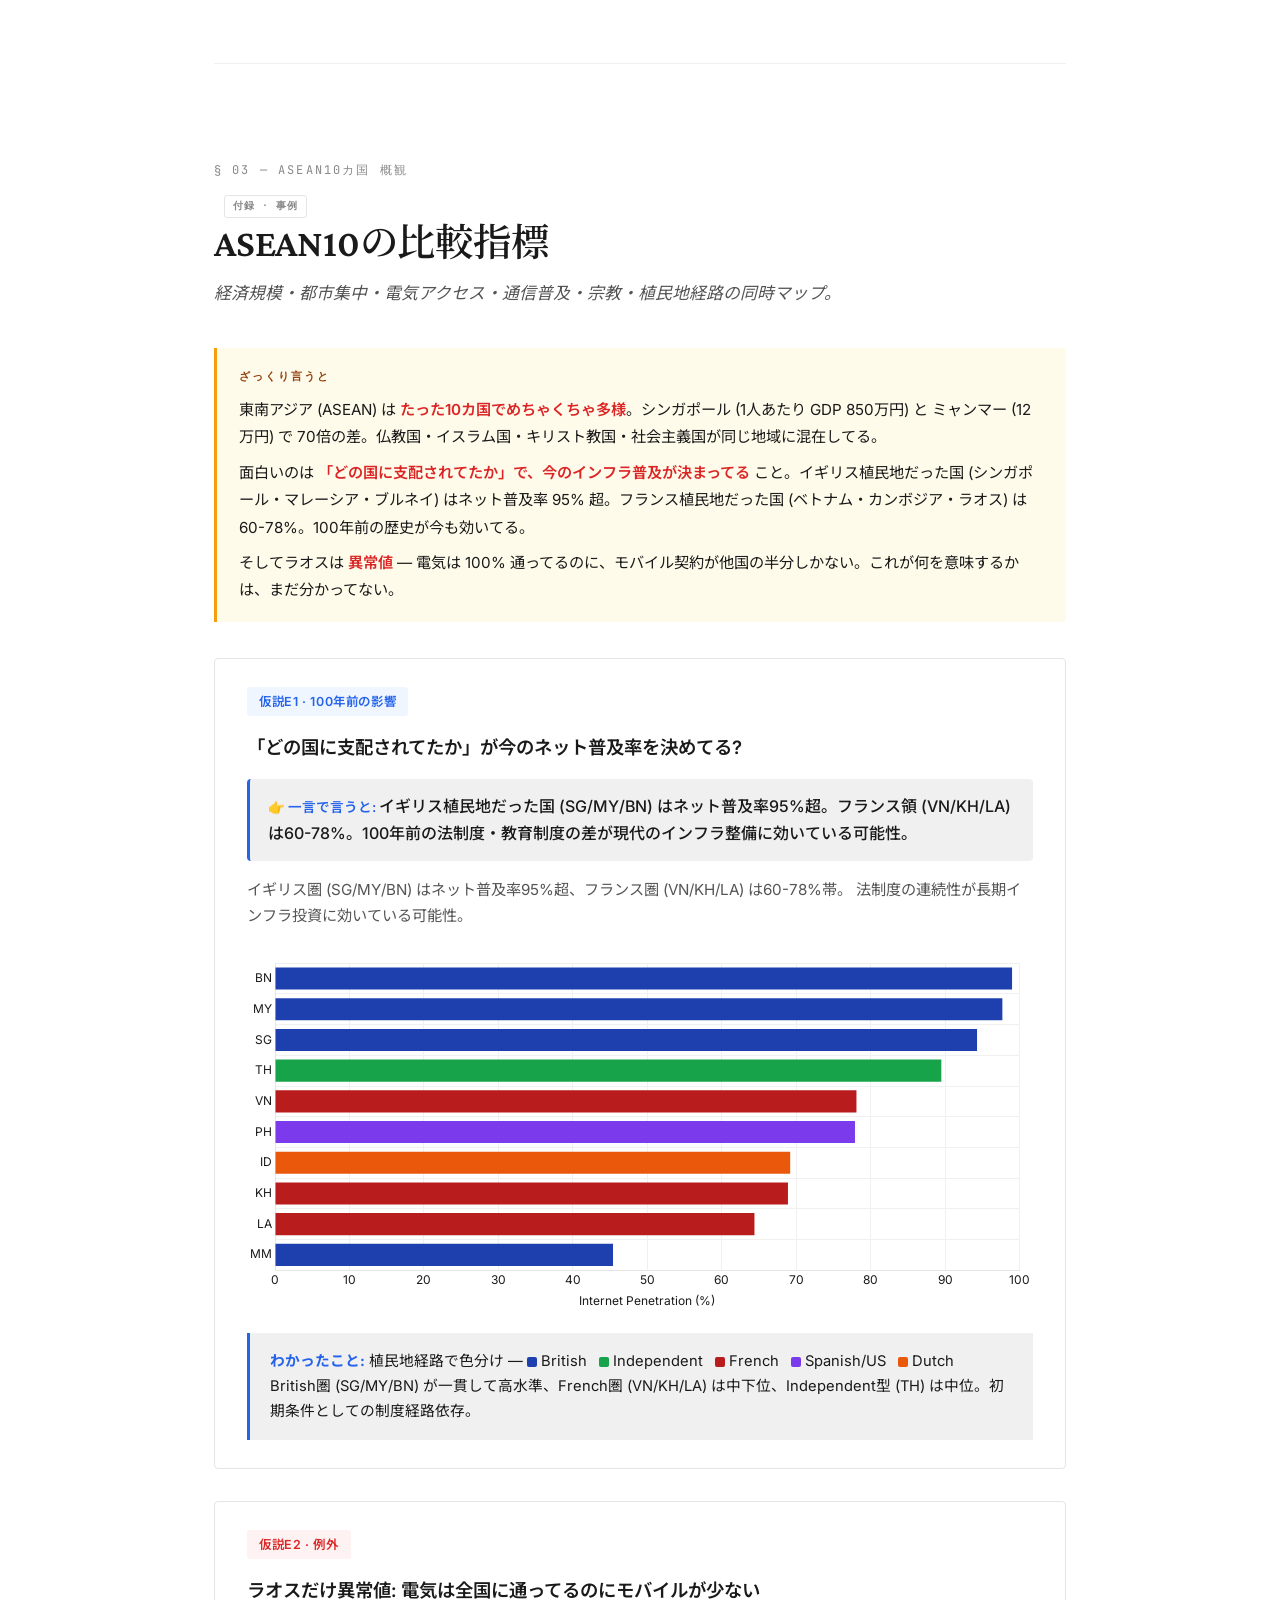
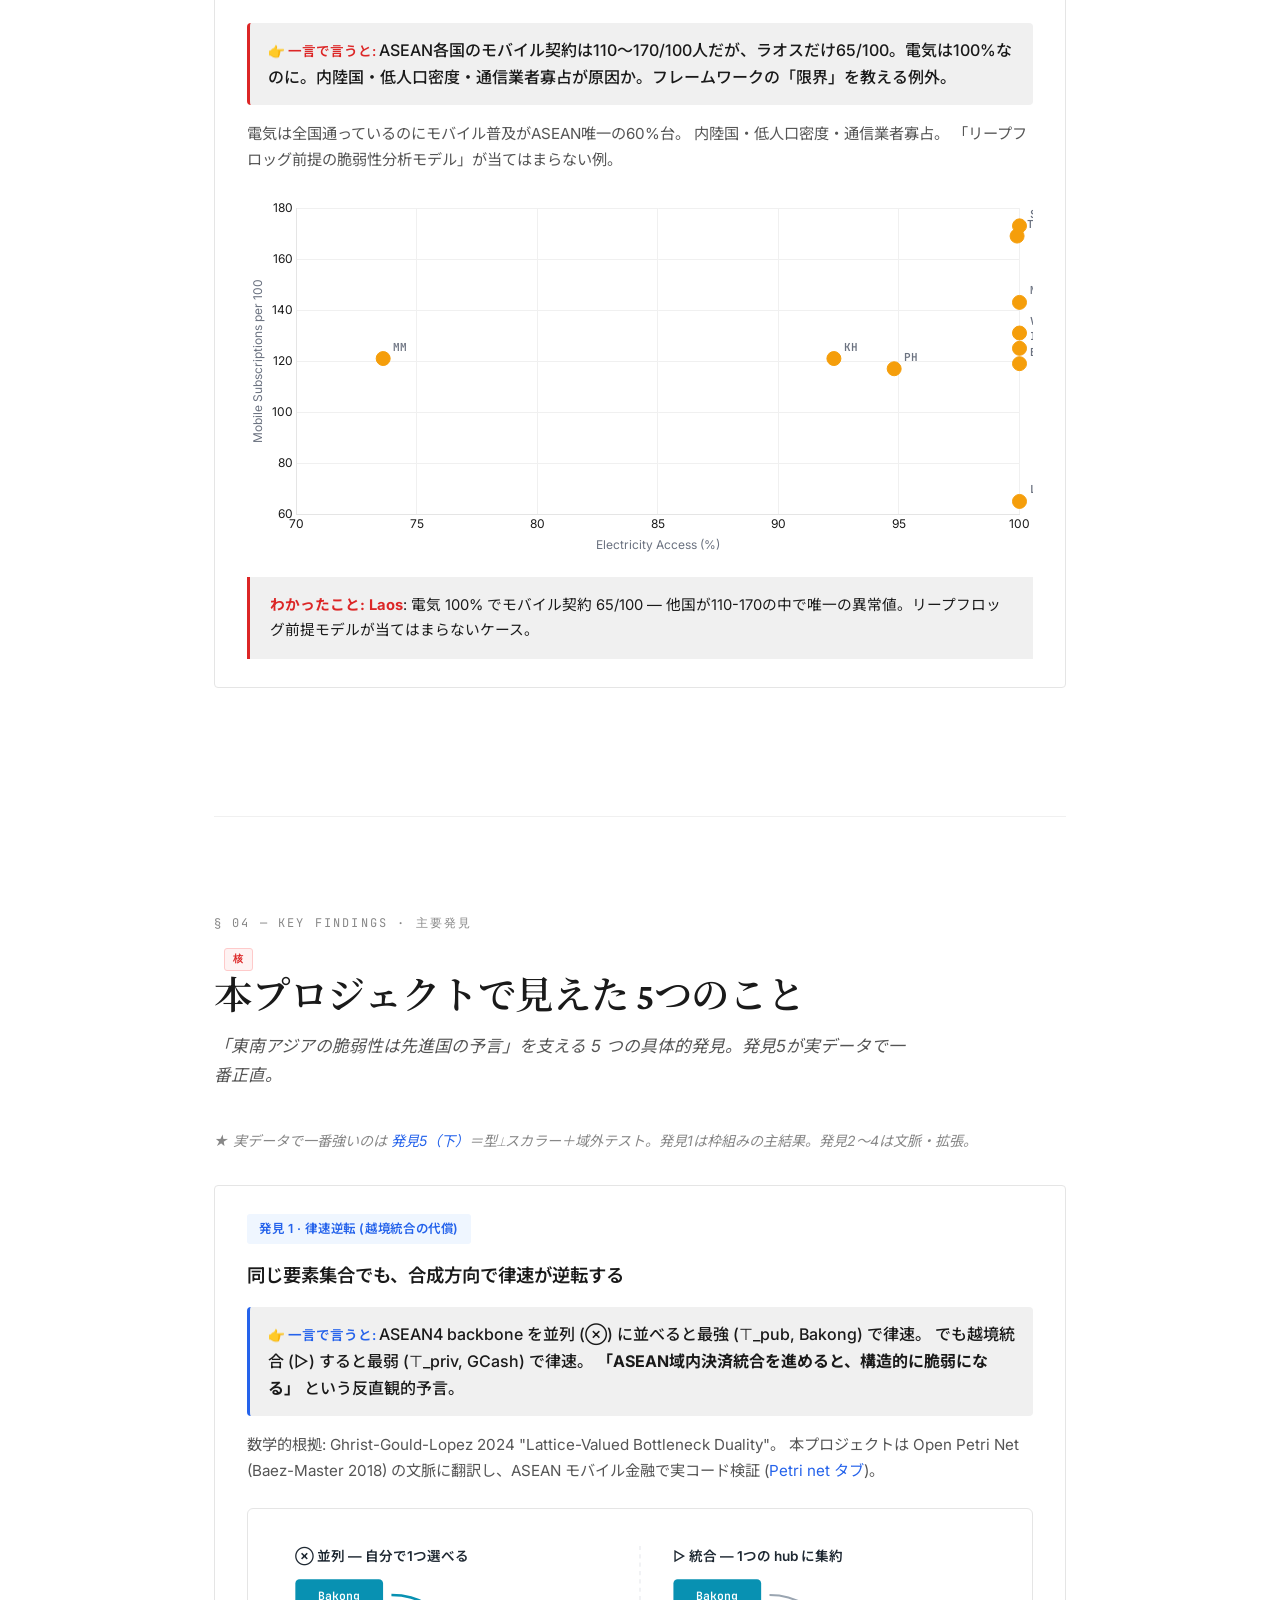
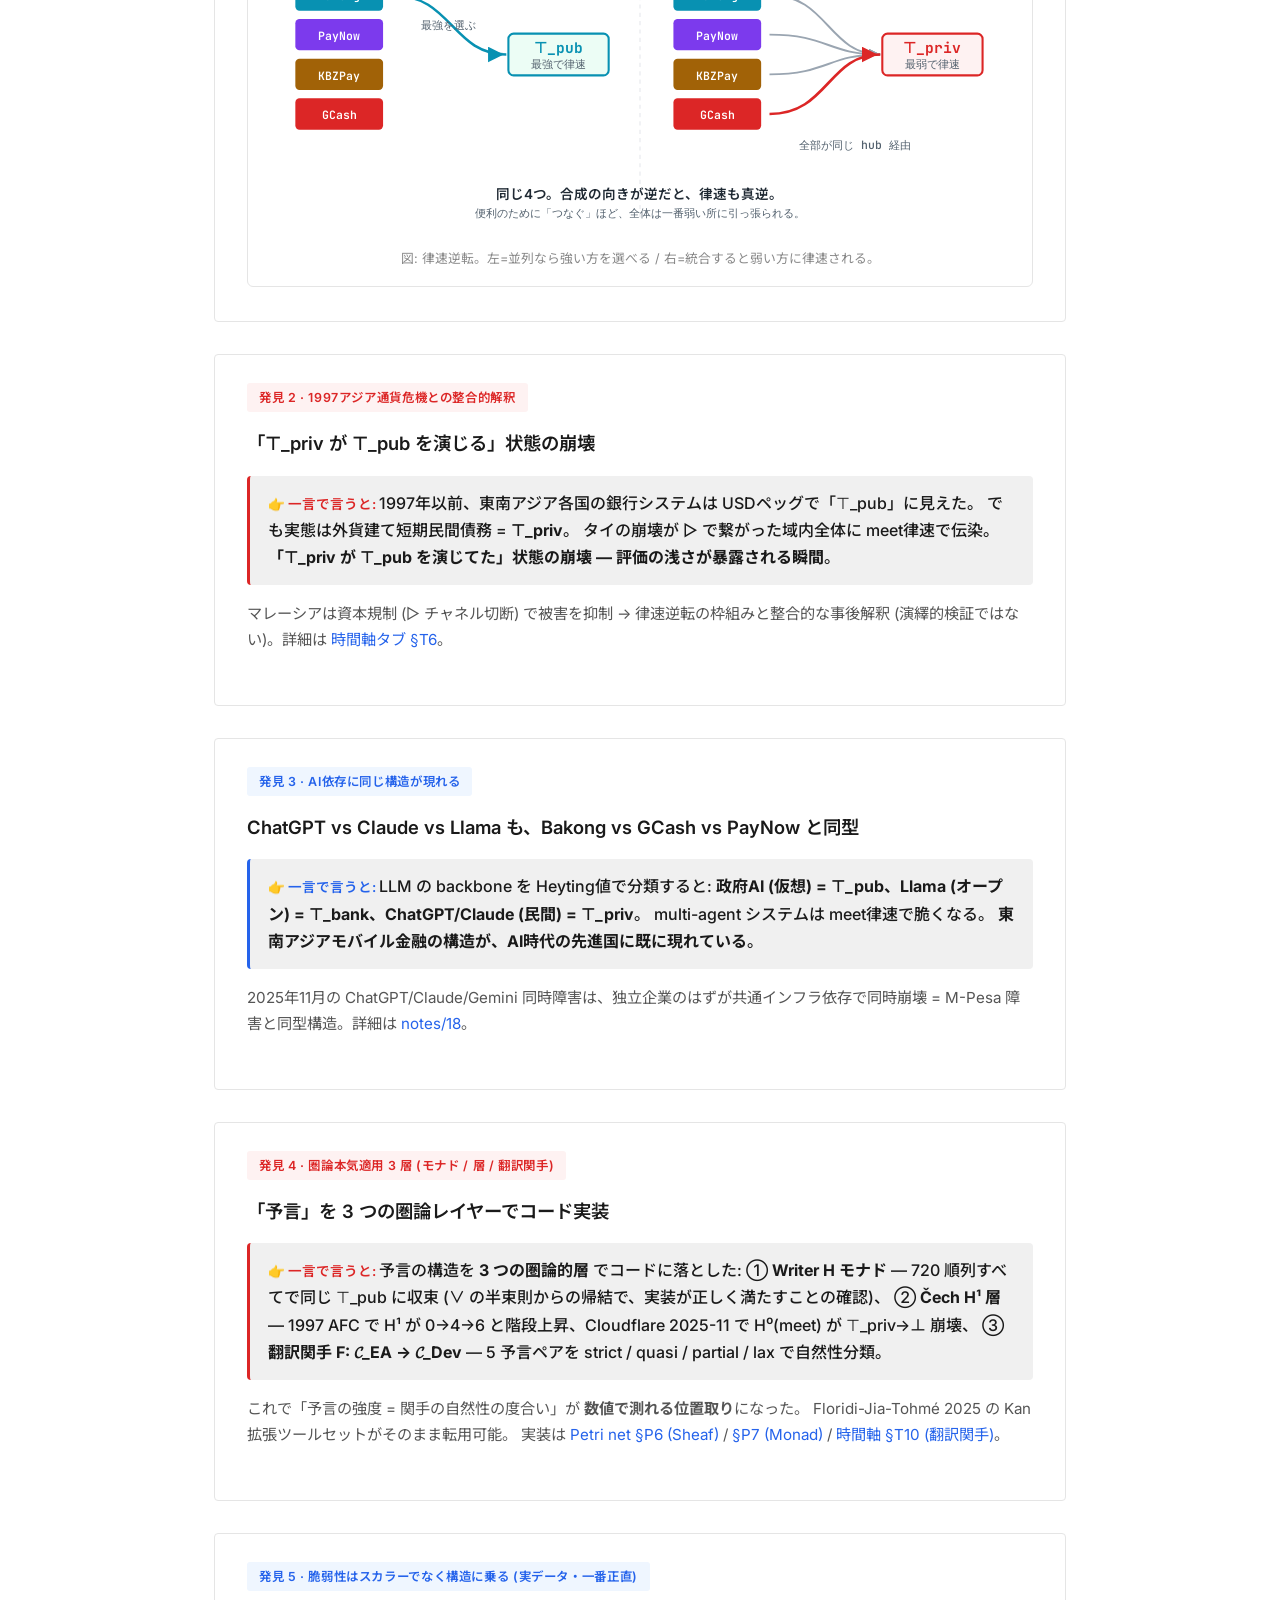
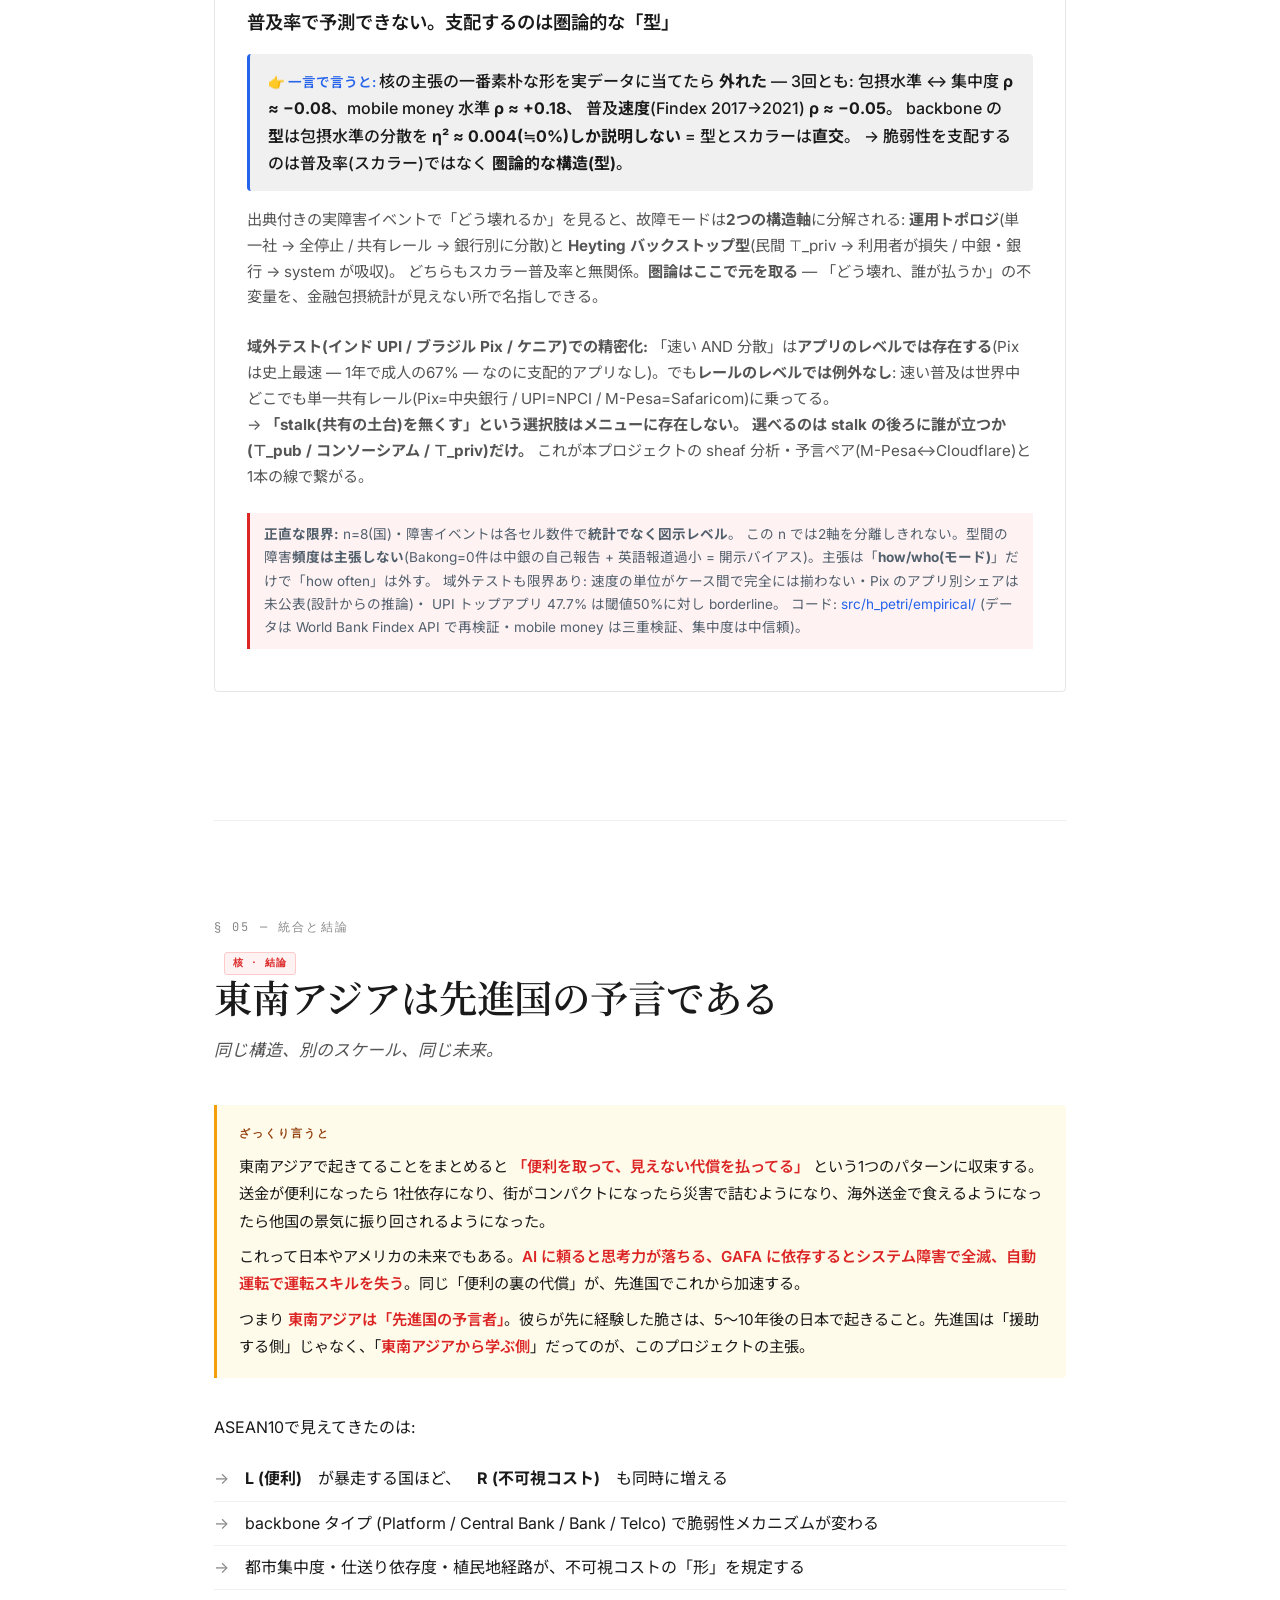
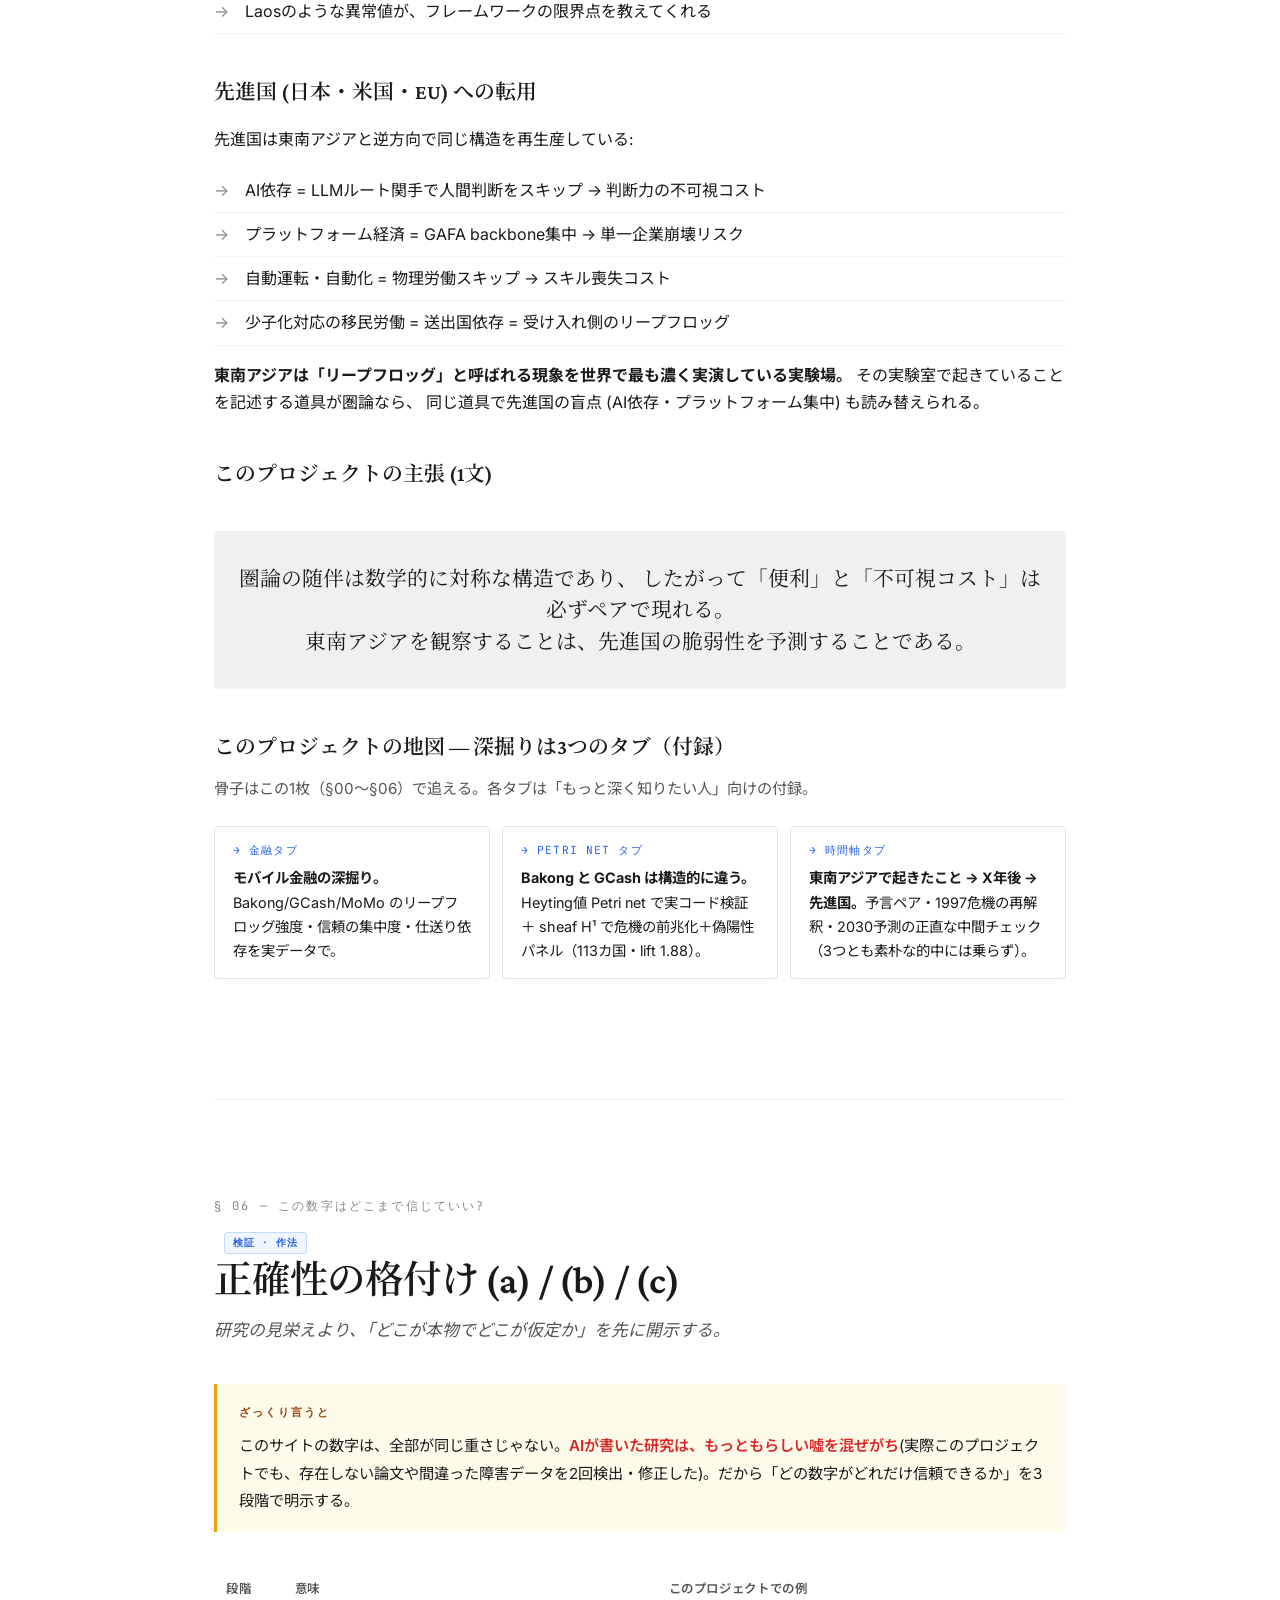
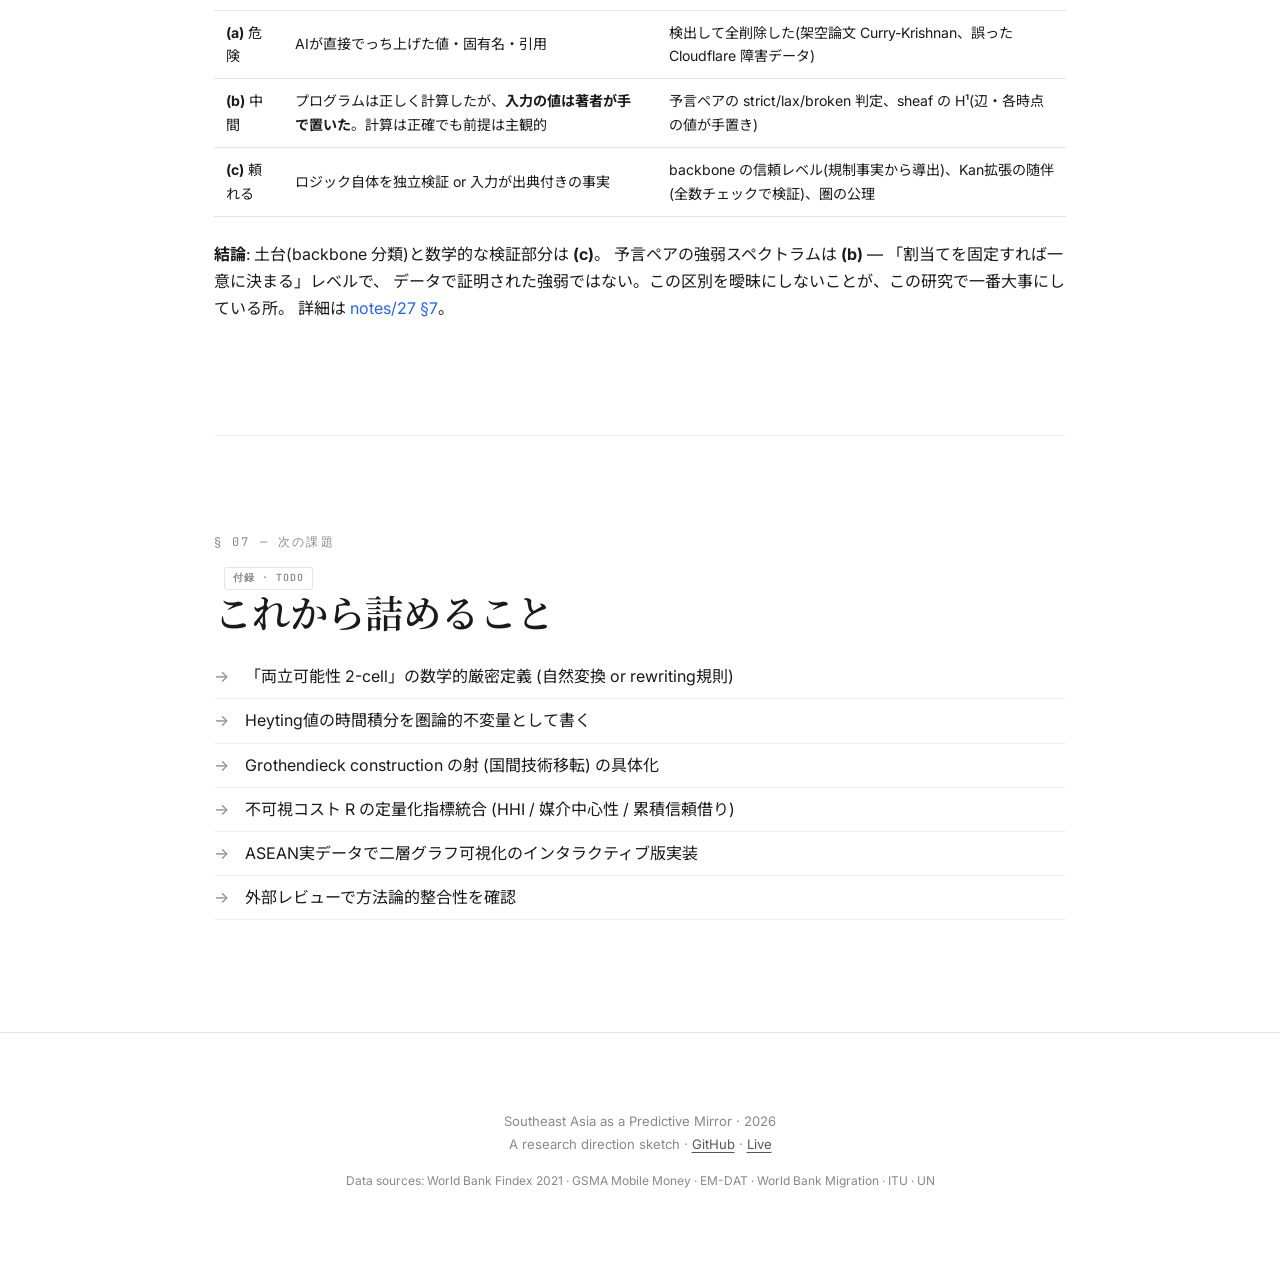
==== commit 54c077f3: "docs: advisor_brief可読性大改修 — 帳簿3カード化・警戒ボード・図解2点追加・折りたたみ注記 + docs/へ公開配置(タイムマシン/紙芝居/研究まとめをPagesで常時閲覧可)" ====
--- a/docs/index.html
+++ b/docs/index.html
@@ -22,6 +22,7 @@
   <a href="petri.html" class="tab">Petri net</a>
   <a href="temporal.html" class="tab">時間軸</a>
   <a href="timemachine.html" class="tab" style="color:#d64545;font-weight:700">🔥 タイムマシン</a>
+  <a href="advisor_brief.html" class="tab">研究まとめ</a>
   <a href="https://github.com/hajimedayo328/southeast-asia-fragility" class="ext" target="_blank">GitHub</a>
 </nav>
 
